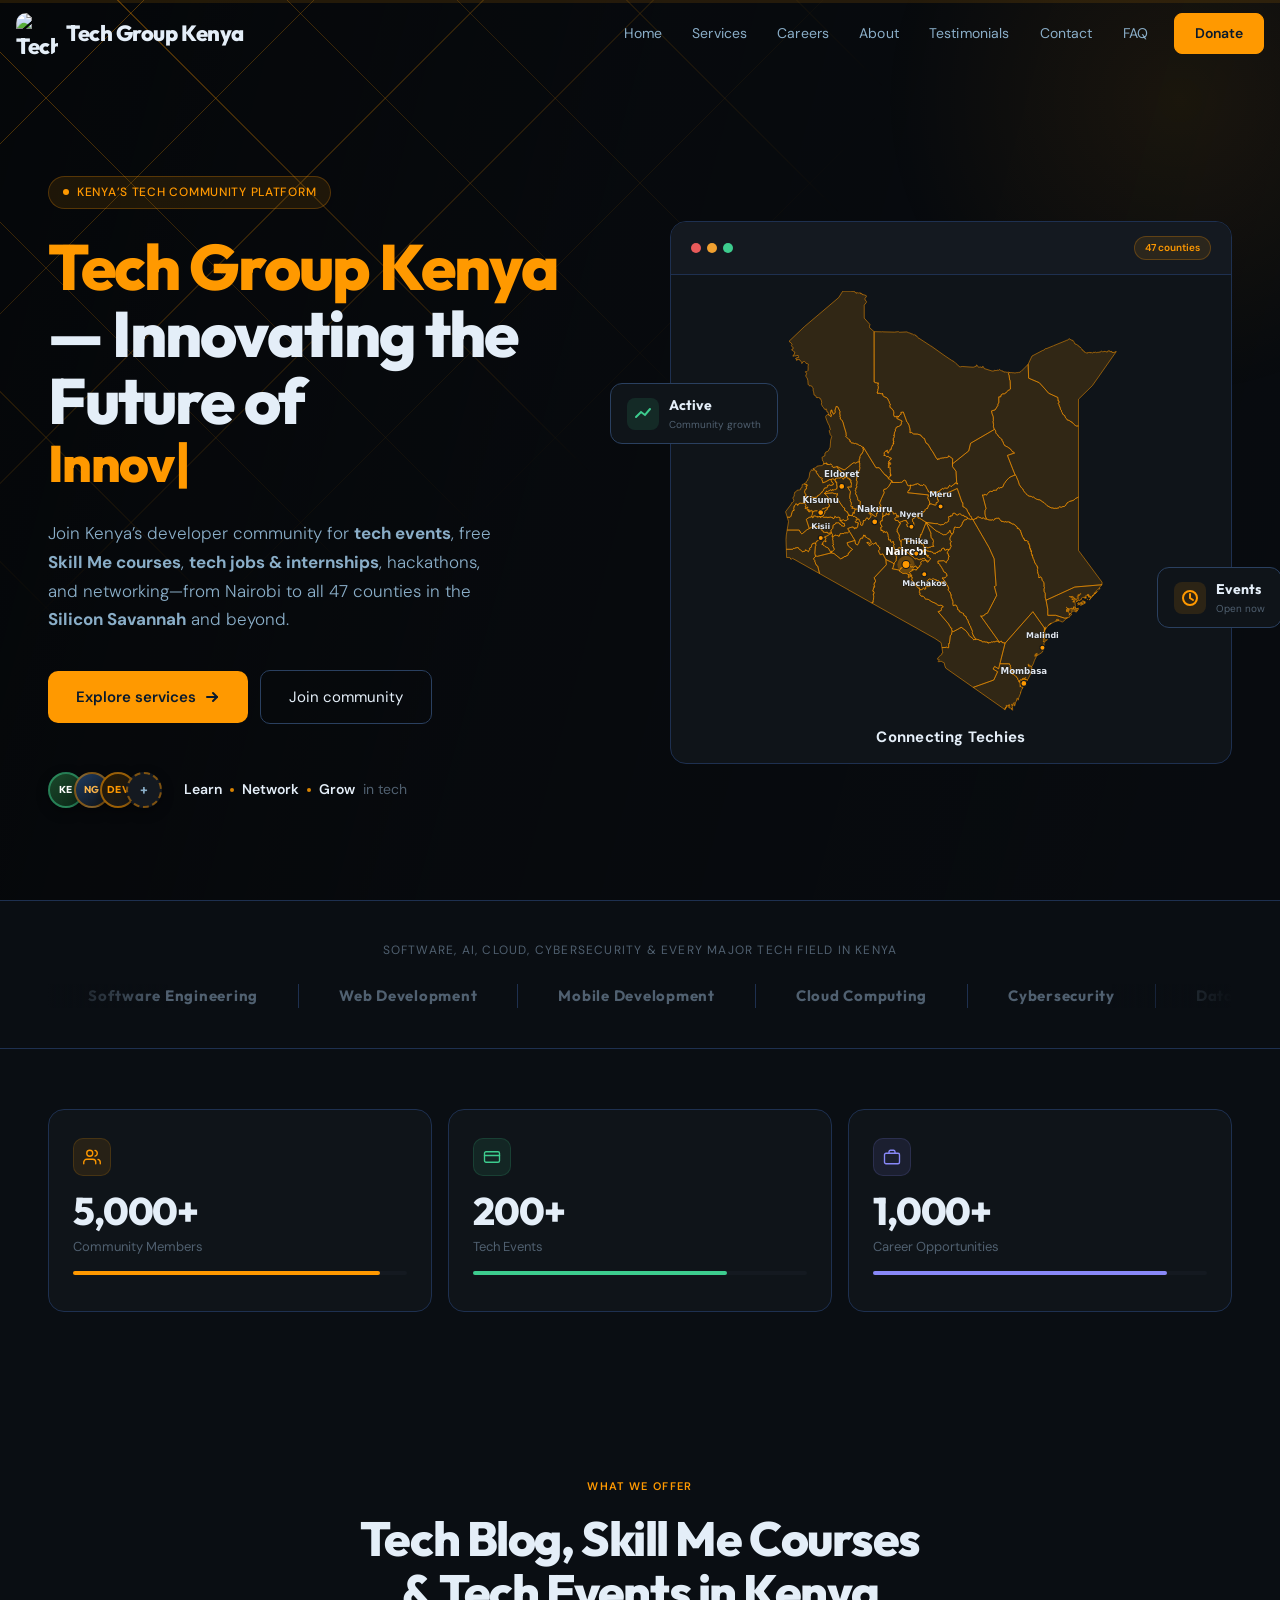
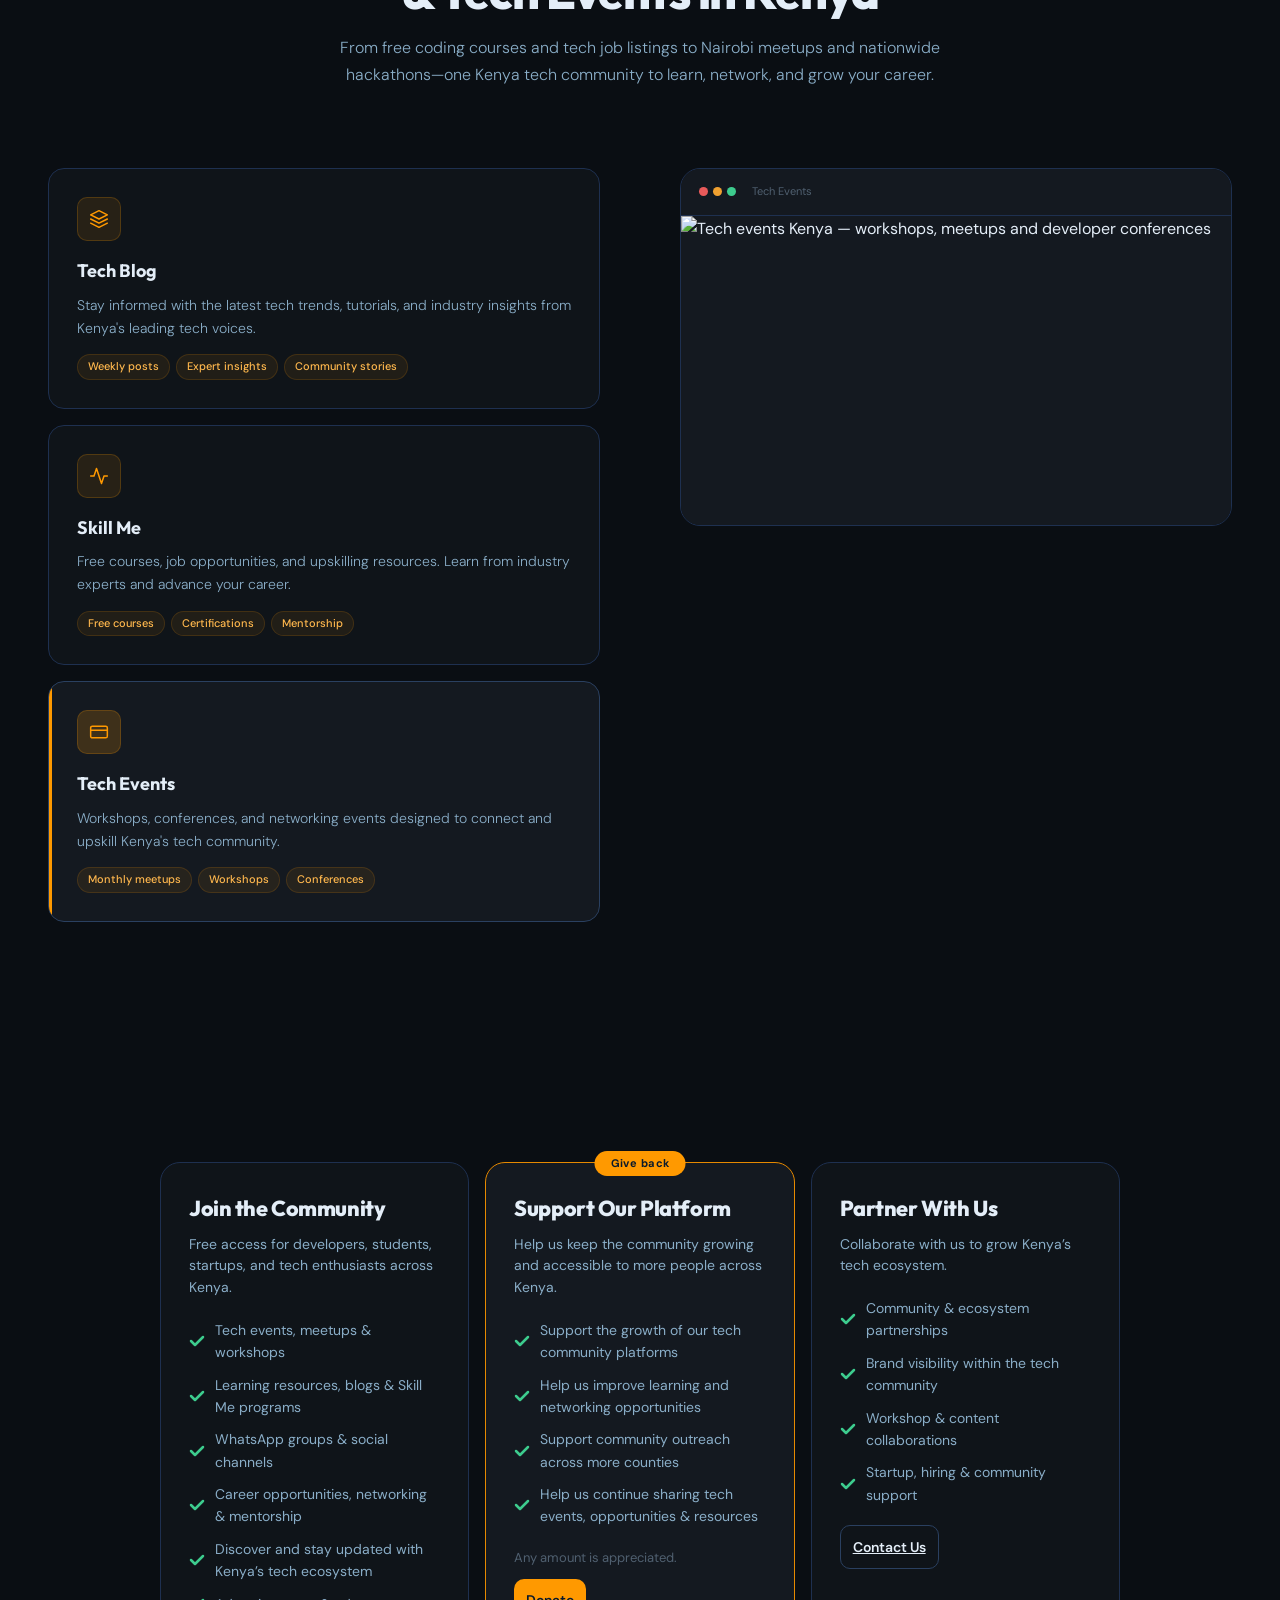
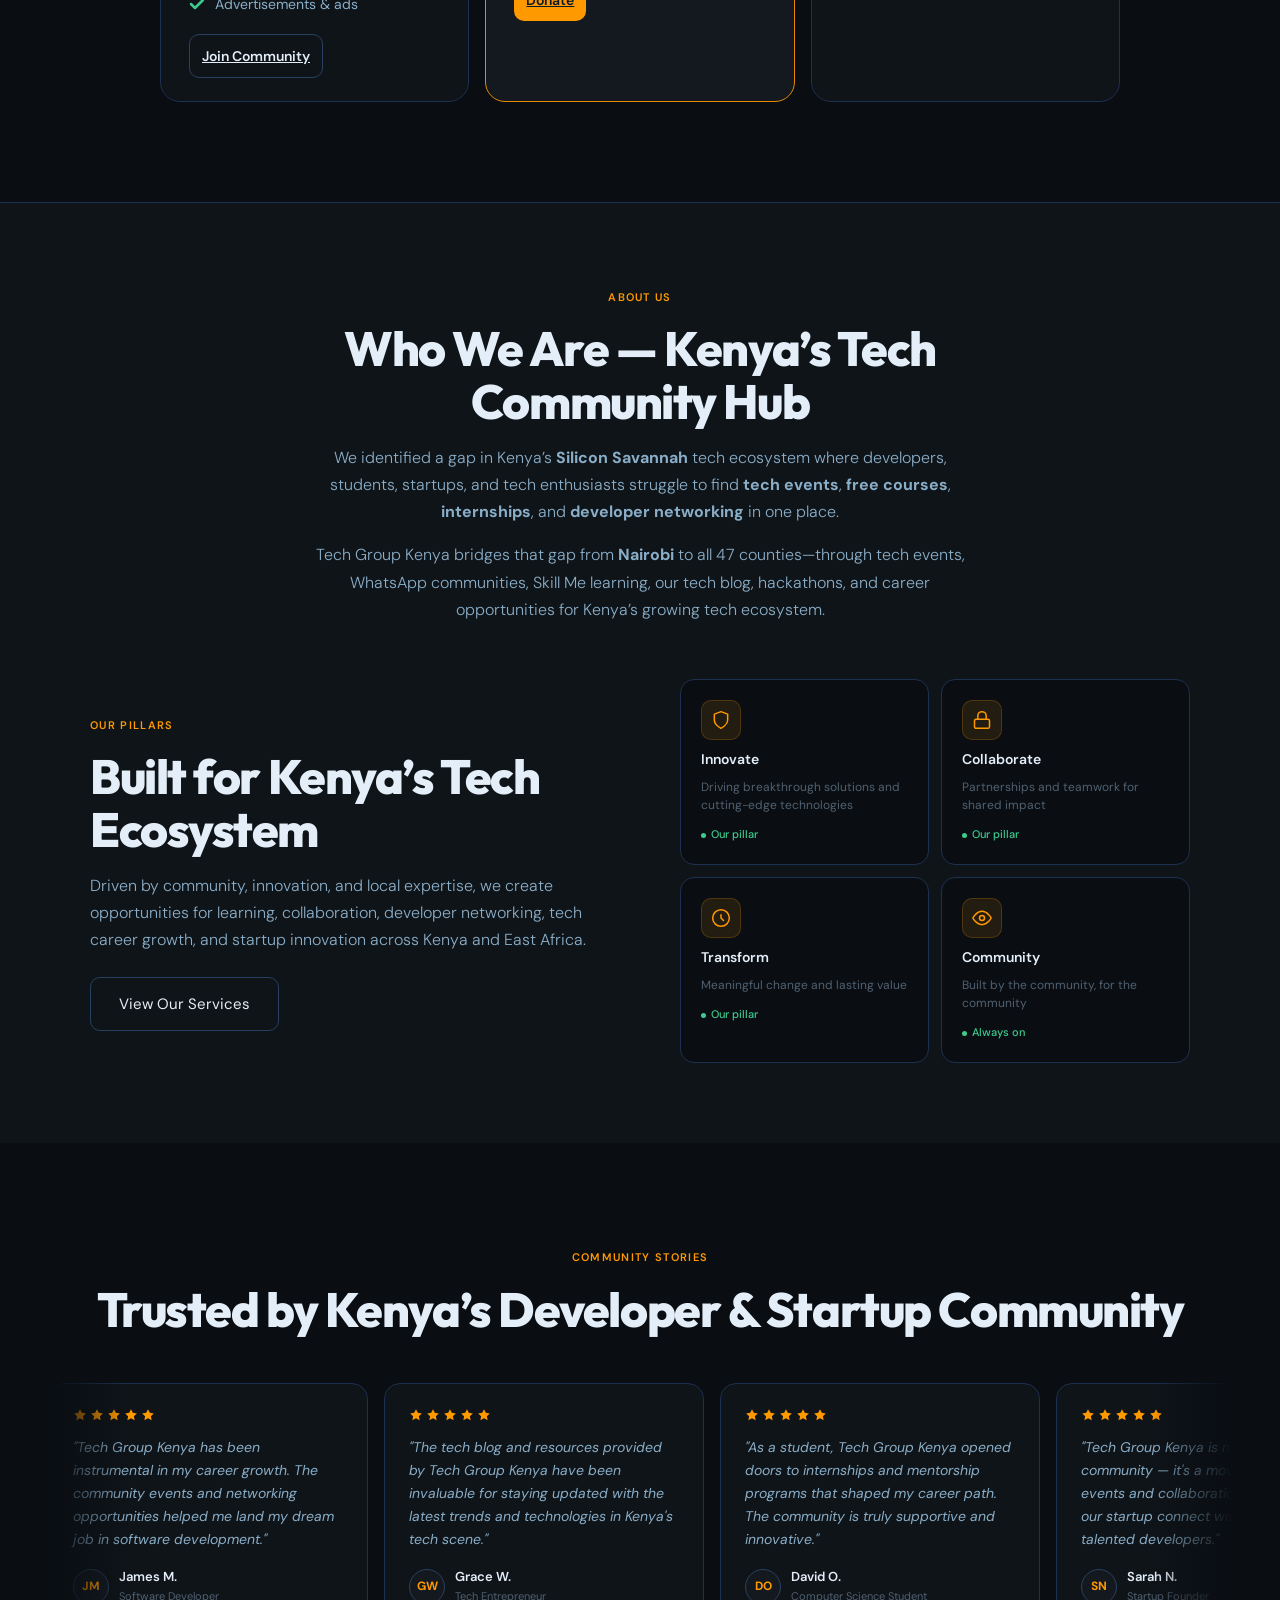
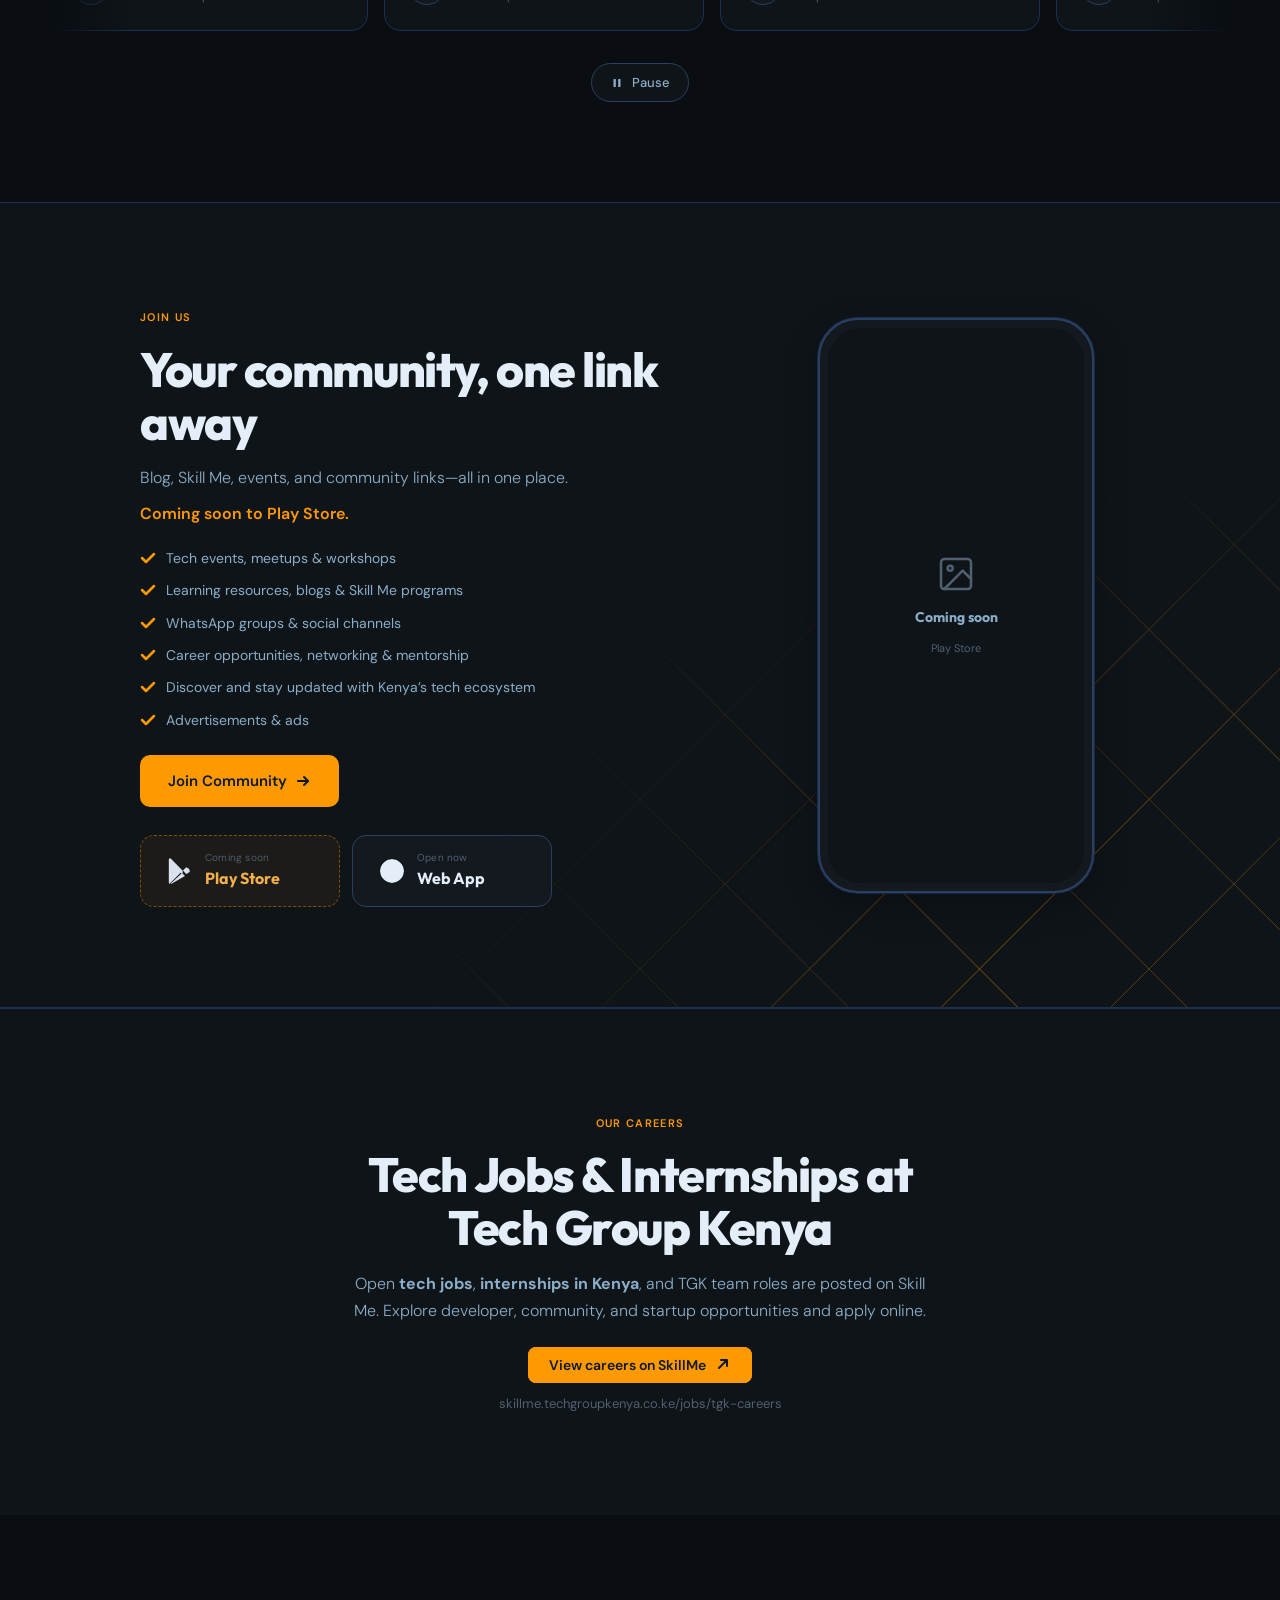
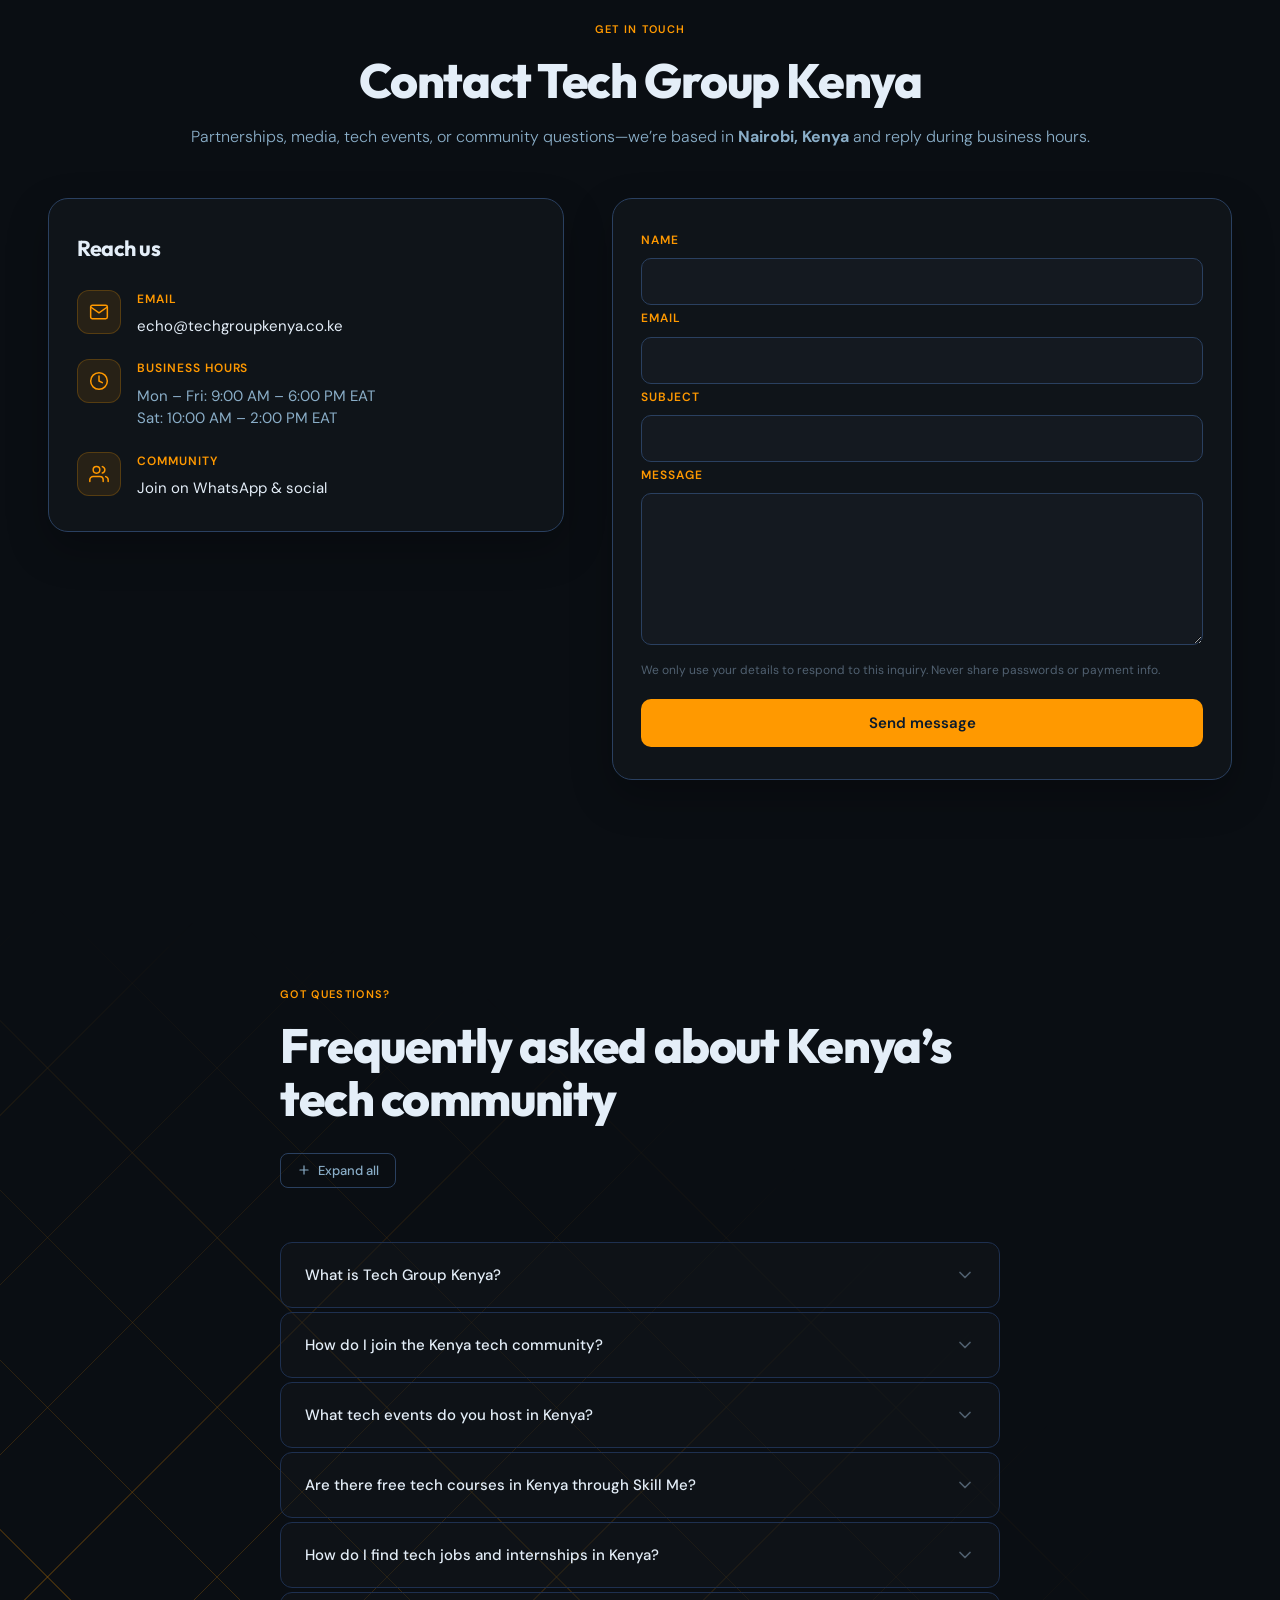
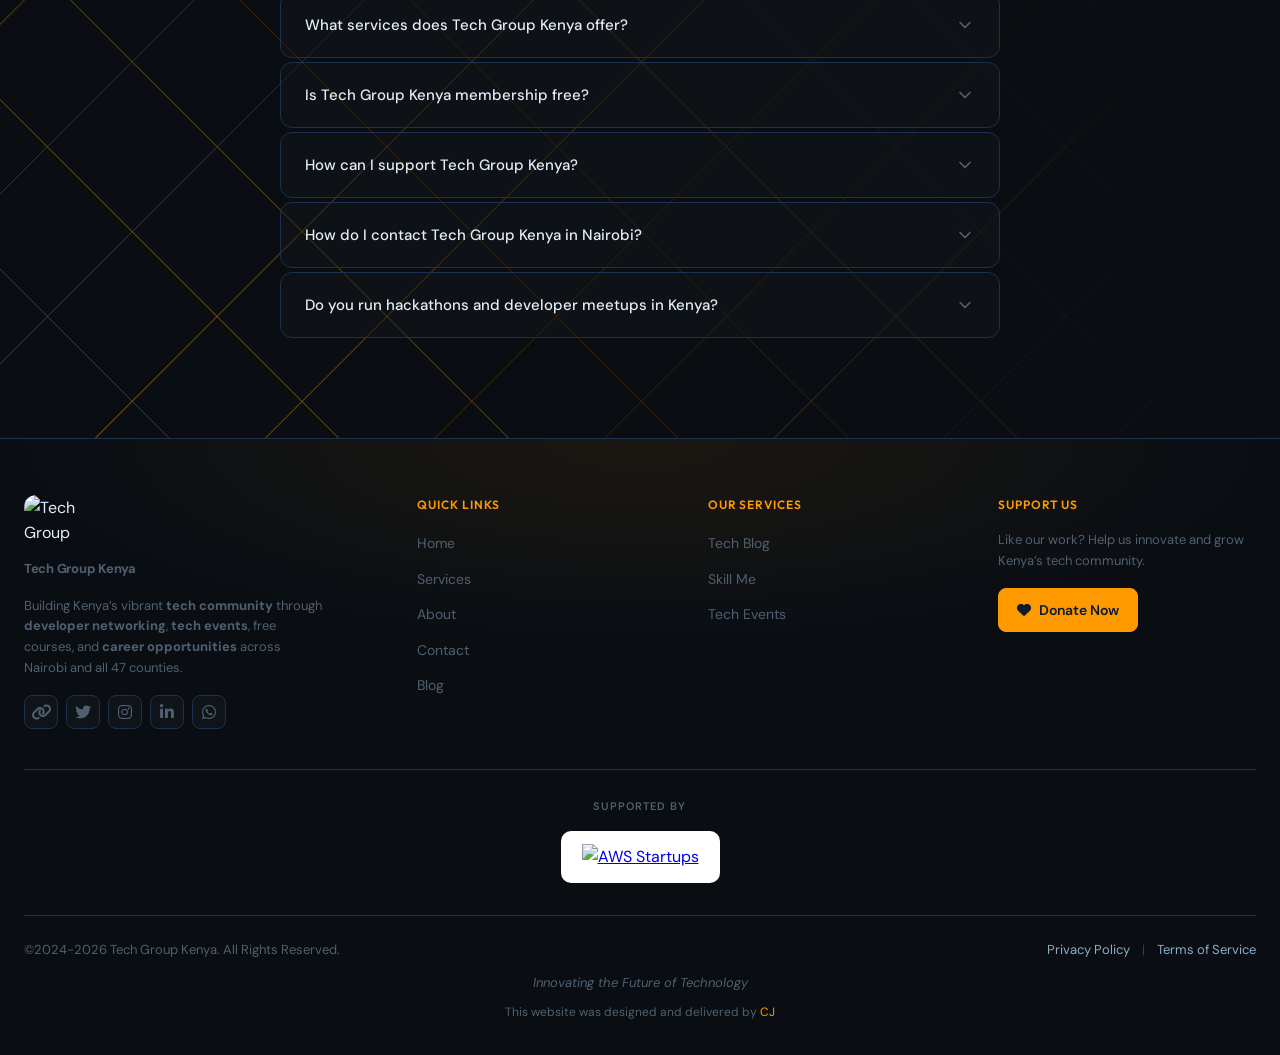
==== index.html @ 909a7e97 "improved seo part two" ====
<!DOCTYPE html>
<html lang="en-KE">
<head>
<meta charset="UTF-8">
<meta name="viewport" content="width=device-width, initial-scale=1.0, viewport-fit=cover">
<title>Tech Group Kenya | Kenya Tech Community, Events, Jobs &amp; Courses</title>
<meta name="description" content="Join Kenya's leading tech community for developers, students &amp; startups—tech events in Nairobi, free Skill Me courses, hackathons, internships, tech jobs, networking &amp; career growth.">
<meta name="keywords" content="Tech Group Kenya, Kenya tech community, tech events Kenya, developer community Nairobi, tech jobs Kenya, tech internships Kenya, hackathons Kenya, free tech courses Kenya, Skill Me Kenya, tech blog Kenya, Silicon Savannah, learn to code Kenya">
<meta name="author" content="Tech Group Kenya">
<meta name="robots" content="index, follow, max-image-preview:large, max-snippet:-1, max-video-preview:-1">
<meta name="googlebot" content="index, follow">
<link rel="canonical" href="https://techgroupkenya.co.ke/">
<link rel="sitemap" type="application/xml" title="Sitemap" href="/sitemap.xml">
<meta name="geo.region" content="KE-30">
<meta name="geo.placename" content="Nairobi, Kenya">
<meta name="language" content="English">
<link rel="icon" href="https://cdn.techgroupkenya.co.ke/images/Tgklogo.jpg" type="image/jpeg">
<link rel="apple-touch-icon" href="https://cdn.techgroupkenya.co.ke/images/Tgklogo.jpg">
<meta property="og:type" content="website">
<meta property="og:site_name" content="Tech Group Kenya">
<meta property="og:locale" content="en_KE">
<meta property="og:url" content="https://techgroupkenya.co.ke/">
<meta property="og:title" content="Tech Group Kenya | Kenya Tech Community, Events, Jobs &amp; Courses">
<meta property="og:description" content="Join Kenya's tech community—events, free courses, hackathons, internships, tech jobs &amp; networking for developers and startups nationwide.">
<meta property="og:image" content="https://cdn.techgroupkenya.co.ke/images/hero1.jpg">
<meta property="og:image:alt" content="Tech Group Kenya — Kenya tech community platform">
<meta name="twitter:card" content="summary_large_image">
<meta name="twitter:site" content="@TechGroupKenya">
<meta name="twitter:title" content="Tech Group Kenya | Kenya Tech Community">
<meta name="twitter:description" content="Tech events, free courses, hackathons, internships &amp; tech jobs for Kenya's developer community.">
<meta name="twitter:image" content="https://cdn.techgroupkenya.co.ke/images/hero1.jpg">
<script type="application/ld+json">
{
  "@context": "https://schema.org",
  "@graph": [
    {
      "@type": "Organization",
      "@id": "https://techgroupkenya.co.ke/#organization",
      "name": "Tech Group Kenya",
      "alternateName": "TGK",
      "url": "https://techgroupkenya.co.ke/",
      "logo": {
        "@type": "ImageObject",
        "url": "https://cdn.techgroupkenya.co.ke/images/Tgklogo.jpg"
      },
      "description": "Kenya's tech community platform connecting developers, students, and startups through tech events, free courses, blogs, hackathons, internships, and career opportunities.",
      "email": "echo@techgroupkenya.co.ke",
      "address": {
        "@type": "PostalAddress",
        "streetAddress": "Westlands",
        "addressLocality": "Nairobi",
        "addressRegion": "Nairobi County",
        "addressCountry": "KE"
      },
      "areaServed": {
        "@type": "Country",
        "name": "Kenya"
      },
      "knowsAbout": [
        "Software development",
        "Tech events",
        "Developer networking",
        "Tech education",
        "Startup ecosystem Kenya"
      ],
      "sameAs": [
        "https://x.com/TechGroupKenya",
        "https://instagram.com/techgroup_Kenya",
        "https://linkedin.com/company/techgroupkenya",
        "https://redirect.techgroupkenya.co.ke/",
        "https://blog.techgroupkenya.co.ke",
        "https://skillme.techgroupkenya.co.ke",
        "https://events.techgroupkenya.co.ke"
      ]
    },
    {
      "@type": "WebSite",
      "@id": "https://techgroupkenya.co.ke/#website",
      "url": "https://techgroupkenya.co.ke/",
      "name": "Tech Group Kenya",
      "description": "Kenya tech community for developers, tech events, courses, jobs, and networking.",
      "publisher": { "@id": "https://techgroupkenya.co.ke/#organization" },
      "inLanguage": "en-KE"
    },
    {
      "@type": "WebPage",
      "@id": "https://techgroupkenya.co.ke/#webpage",
      "url": "https://techgroupkenya.co.ke/",
      "name": "Tech Group Kenya | Kenya Tech Community, Events, Jobs & Courses",
      "description": "Join Kenya's leading tech community for developers, students and startups—tech events, free courses, hackathons, internships, tech jobs and career growth.",
      "isPartOf": { "@id": "https://techgroupkenya.co.ke/#website" },
      "about": { "@id": "https://techgroupkenya.co.ke/#organization" },
      "primaryImageOfPage": {
        "@type": "ImageObject",
        "url": "https://cdn.techgroupkenya.co.ke/images/hero1.jpg"
      }
    },
    {
      "@type": "FAQPage",
      "@id": "https://techgroupkenya.co.ke/#faq",
      "mainEntity": [
        {
          "@type": "Question",
          "name": "What is Tech Group Kenya?",
          "acceptedAnswer": {
            "@type": "Answer",
            "text": "Tech Group Kenya is Kenya's tech community platform and startup hub. We connect developers, students, and startups through learning resources, tech events in Nairobi and nationwide, free Skill Me courses, a tech blog, hackathons, internships, tech jobs, and networking across all 47 counties."
          }
        },
        {
          "@type": "Question",
          "name": "How do I join the Kenya tech community?",
          "acceptedAnswer": {
            "@type": "Answer",
            "text": "Join free via redirect.techgroupkenya.co.ke—access WhatsApp groups, social channels, event updates, and community links in one place. Membership is open to developers, students, startups, and tech enthusiasts in Kenya and beyond."
          }
        },
        {
          "@type": "Question",
          "name": "What tech events do you host in Kenya?",
          "acceptedAnswer": {
            "@type": "Answer",
            "text": "We promote and host workshops, developer meetups, conferences, and networking events through events.techgroupkenya.co.ke—helping Kenya's tech community learn, connect, and grow in person and online."
          }
        },
        {
          "@type": "Question",
          "name": "Are there free tech courses in Kenya through Skill Me?",
          "acceptedAnswer": {
            "@type": "Answer",
            "text": "Yes. Skill Me at skillme.techgroupkenya.co.ke offers free courses, certifications, mentorship, and upskilling for developers and students looking to advance their tech careers in Kenya."
          }
        },
        {
          "@type": "Question",
          "name": "How do I find tech jobs and internships in Kenya?",
          "acceptedAnswer": {
            "@type": "Answer",
            "text": "Tech job listings, internships, and TGK careers are shared through Skill Me and our community channels. Visit skillme.techgroupkenya.co.ke/jobs/tgk-careers for open roles and join the community to stay updated on new opportunities."
          }
        },
        {
          "@type": "Question",
          "name": "What services does Tech Group Kenya offer?",
          "acceptedAnswer": {
            "@type": "Answer",
            "text": "We offer a Tech Blog with tutorials and industry insights, Skill Me for free courses and jobs, Tech Events for meetups and workshops, community networking via WhatsApp and social media, and career support including hackathons and certifications."
          }
        },
        {
          "@type": "Question",
          "name": "Is Tech Group Kenya membership free?",
          "acceptedAnswer": {
            "@type": "Answer",
            "text": "Yes. Joining the community and accessing many resources is free. Optional donations help us expand tech events, outreach across counties, and programs for Kenya's next generation of innovators."
          }
        },
        {
          "@type": "Question",
          "name": "How can I support Tech Group Kenya?",
          "acceptedAnswer": {
            "@type": "Answer",
            "text": "Donate via our Support page at paystack.shop/pay/techgroupkenya-support or partner with us on community and ecosystem collaborations. Every contribution helps grow Kenya's tech community."
          }
        },
        {
          "@type": "Question",
          "name": "How do I contact Tech Group Kenya in Nairobi?",
          "acceptedAnswer": {
            "@type": "Answer",
            "text": "Email echo@techgroupkenya.co.ke or use the contact form on techgroupkenya.co.ke. We are based in Westlands, Nairobi, and serve Kenya's tech ecosystem nationwide."
          }
        },
        {
          "@type": "Question",
          "name": "Do you run hackathons and developer meetups in Kenya?",
          "acceptedAnswer": {
            "@type": "Answer",
            "text": "Yes. We share and organize hackathons, coding meetups, and developer networking sessions as part of our mission to strengthen Kenya's Silicon Savannah tech ecosystem."
          }
        }
      ]
    }
  ]
}
</script>
<link rel="preconnect" href="https://cdn.techgroupkenya.co.ke" crossorigin>
<link rel="preload" as="image" href="https://cdn.techgroupkenya.co.ke/images/hero1.jpg" fetchpriority="high">
<link rel="preconnect" href="https://fonts.googleapis.com">
<link rel="preconnect" href="https://fonts.gstatic.com" crossorigin>
<link href="https://fonts.googleapis.com/css2?family=Outfit:wght@400;500;600;700;800&family=DM+Sans:ital,opsz,wght@0,9..40,300;0,9..40,400;0,9..40,500;1,9..40,300&display=swap" rel="stylesheet">
<link rel="stylesheet" href="https://cdnjs.cloudflare.com/ajax/libs/font-awesome/6.0.0-beta3/css/all.min.css">
<link rel="stylesheet" href="assets/tgk.css">
<link rel="stylesheet" href="assets/tgk-single.css">
<link rel="stylesheet" href="assets/tgk-loader.css">

</head>
<body>
<a class="skip-link" href="#main-content">Skip to main content</a>

<div id="loader" role="status" aria-live="polite" aria-label="Loading">
  <div id="load" aria-hidden="true">
    <div>G</div>
    <div>N</div>
    <div>I</div>
    <div>D</div>
    <div>A</div>
    <div>O</div>
    <div>L</div>
  </div>
</div>

<div class="scroll-progress" id="scrollProgress" role="progressbar" aria-valuemin="0" aria-valuemax="100" aria-valuenow="0" aria-label="Page scroll progress">
  <div class="scroll-progress-bar" id="scrollProgressBar"></div>
</div>

<nav id="mainNav">
  <a href="#home" class="nav-logo" aria-label="Tech Group Kenya — Home">
    <img class="nav-logo-img" src="https://cdn.techgroupkenya.co.ke/images/Tgklogo.jpg" alt="Tech Group Kenya logo" width="42" height="42" decoding="async">
    <span class="nav-logo-text">Tech Group Kenya</span>
  </a>
  <div class="nav-links">
    <a href="#home">Home</a>
    <a href="#features">Services</a>
    <a href="https://skillme.techgroupkenya.co.ke/jobs/tgk-careers" target="_blank" rel="noopener">Careers</a>
    <a href="#about">About</a>
    <a href="#testimonials">Testimonials</a>
    <a href="#contact">Contact</a>
    <a href="#faq">FAQ</a>
  </div>
  <div class="nav-cta">
    <a href="#donate" class="btn-primary">Donate</a>
  </div>
  <button class="hamburger" id="hamburger" aria-label="Open menu" aria-expanded="false">
    <span></span><span></span><span></span>
  </button>
</nav>

<div class="tgk-scroll-trust" id="tgkScrollTrust" aria-hidden="true" hidden>
  <div class="tgk-scroll-trust-chips" aria-hidden="true">
    <span class="hero-chip hero-chip-ke">KE</span>
    <span class="hero-chip hero-chip-ng">NG</span>
    <span class="hero-chip hero-chip-dev">DEV</span>
    <span class="hero-chip hero-chip-more">+</span>
  </div>
  <span class="tgk-scroll-trust-text"><strong>Learn</strong> &middot; <strong>Network</strong> &middot; <strong>Grow</strong> in tech</span>
</div>

<div class="mobile-menu" id="mobileMenu">
  <a href="#home">Home</a>
  <a href="#features">Services</a>
  <a href="https://skillme.techgroupkenya.co.ke/jobs/tgk-careers" target="_blank" rel="noopener">Careers</a>
  <a href="#about">About</a>
  <a href="#testimonials">Testimonials</a>
  <a href="#contact">Contact</a>
  <a href="#faq">FAQ</a>
  <div class="m-btns">
    <a href="#donate" class="btn-primary">Donate</a>
  </div>
</div>

<main id="main-content">
<section class="hero" id="home" aria-labelledby="hero-heading">
  <div class="hero-bg" aria-hidden="true"></div>
  <div class="hero-content silk-reveal-left">
    <div class="hero-badge">
      <span class="badge-dot"></span>
      Kenya&rsquo;s tech community platform
    </div>
    <h1 id="hero-heading">
      <span class="hero-headline-lead"><span class="hero-brand">Tech Group Kenya</span> &mdash; Innovating the Future of</span>
      <span class="hero-typewriter-line" aria-live="polite">
        <span class="typewriter" data-words="Technology,Innovation,Solutions,Development,Digital Transformation,AI &amp; ML,Cloud Computing,Software Engineering,Data Science,Cybersecurity,Mobile Apps,Web Development,Blockchain,IoT,DevOps"></span>
      </span>
    </h1>
    <p class="hero-sub">Join Kenya&rsquo;s developer community for <strong>tech events</strong>, free <strong>Skill Me courses</strong>, <strong>tech jobs &amp; internships</strong>, hackathons, and networking—from Nairobi to all 47 counties in the <strong>Silicon Savannah</strong> and beyond.</p>
    <div class="hero-btns">
      <a href="#features" class="btn-hero">
        Explore services
        <svg viewBox="0 0 16 16"><line x1="3" y1="8" x2="13" y2="8"/><polyline points="9,4 13,8 9,12"/></svg>
      </a>
      <a href="https://redirect.techgroupkenya.co.ke" class="btn-outline" target="_blank" rel="noopener">Join community</a>
    </div>
    <div class="hero-trust" id="heroTrust">
      <div class="hero-trust-chips" role="list" aria-label="Community focus areas">
        <span class="hero-chip hero-chip-ke" role="listitem" title="Kenya">KE</span>
        <span class="hero-chip hero-chip-ng" role="listitem" title="Networking">NG</span>
        <span class="hero-chip hero-chip-dev" role="listitem" title="Developers">DEV</span>
        <span class="hero-chip hero-chip-more" role="listitem" title="Join the community">+</span>
      </div>
      <p class="hero-trust-text">
        <span class="hero-trust-word"><strong>Learn</strong></span>
        <span class="hero-trust-sep" aria-hidden="true"></span>
        <span class="hero-trust-word"><strong>Network</strong></span>
        <span class="hero-trust-sep" aria-hidden="true"></span>
        <span class="hero-trust-word"><strong>Grow</strong></span>
        <span class="hero-trust-tail">in tech</span>
      </p>
    </div>
  </div>
  <div class="hero-visual silk-reveal-right">
    <div class="float-badge fb-left">
      <div class="float-badge-icon" style="background:rgba(61,204,142,.12)">
        <svg width="18" height="18" fill="none" stroke="#3DCC8E" stroke-width="2" stroke-linecap="round" viewBox="0 0 18 18"><polyline points="2,12 7,7 11,10 16,4"/></svg>
      </div>
      <div class="float-badge-info">
        <div class="val">Active</div>
        <div class="lbl">Community growth</div>
      </div>
    </div>
    <div class="float-badge fb-right">
      <div class="float-badge-icon" style="background:rgba(255,153,0,.12)">
        <svg width="18" height="18" fill="none" stroke="#ff9900" stroke-width="2" stroke-linecap="round" viewBox="0 0 18 18"><circle cx="9" cy="9" r="7"/><polyline points="9,5 9,9 12,11"/></svg>
      </div>
      <div class="float-badge-info">
        <div class="val">Events</div>
        <div class="lbl">Open now</div>
      </div>
    </div>
    <div class="kenya-map-card" role="img" aria-label="Tech Group Kenya community map across Kenya">
      <div class="kenya-map-topbar">
        <div class="dash-dots">
          <span style="background:#E85A5A"></span>
          <span style="background:#F0A030"></span>
          <span style="background:#3DCC8E"></span>
        </div>
        <span class="kenya-map-badge" style="margin-left:auto">47 counties</span>
      </div>
      <div class="kenya-map-body">
        <img src="assets/kenya-map.svg" alt="Map of Kenya — Tech Group Kenya developer community in 47 counties" class="kenya-map-svg" width="458" height="581" decoding="async">
        <p class="kenya-map-caption">Connecting Techies</p>
      </div>
    </div>
  </div>
</section>

<div class="logos-section" aria-label="Technology fields in Kenya tech community">
  <div class="logos-label">Software, AI, cloud, cybersecurity &amp; every major tech field in Kenya</div>
  <div class="logos-track-wrap">
    <div class="logos-track" id="logosTrack"></div>
  </div>
</div>

<section class="stats-section tgk-stats-three">
  <div class="stat-block">
    <div class="stat-icon">
      <svg viewBox="0 0 24 24"><path d="M17 21v-2a4 4 0 0 0-4-4H5a4 4 0 0 0-4 4v2"/><circle cx="9" cy="7" r="4"/><path d="M23 21v-2a4 4 0 0 0-3-3.87"/><path d="M16 3.13a4 4 0 0 1 0 7.75"/></svg>
    </div>
    <div class="stat-num" data-target="5000" data-suffix="+">0</div>
    <div class="stat-label">Community Members</div>
    <div class="stat-bar-wrap"><div class="stat-bar" style="width:0%" data-width="92%"></div></div>
  </div>
  <div class="stat-block">
    <div class="stat-icon" style="background:rgba(61,204,142,.1);border-color:rgba(61,204,142,.15)">
      <svg viewBox="0 0 24 24" style="stroke:var(--green)"><rect x="2" y="5" width="20" height="14" rx="2"/><line x1="2" y1="10" x2="22" y2="10"/></svg>
    </div>
    <div class="stat-num" data-target="200" data-suffix="+">0</div>
    <div class="stat-label">Tech Events</div>
    <div class="stat-bar-wrap"><div class="stat-bar" style="width:0%;background:#3DCC8E" data-width="76%"></div></div>
  </div>
  <div class="stat-block">
    <div class="stat-icon" style="background:rgba(136,136,248,.1);border-color:rgba(136,136,248,.15)">
      <svg viewBox="0 0 24 24" style="stroke:#8888F8"><rect x="2" y="7" width="20" height="14" rx="2"/><path d="M16 7V5a2 2 0 0 0-2-2h-4a2 2 0 0 0-2 2v2"/></svg>
    </div>
    <div class="stat-num" data-target="1000" data-suffix="+">0</div>
    <div class="stat-label">Career Opportunities</div>
    <div class="stat-bar-wrap"><div class="stat-bar" style="width:0%;background:#8888F8" data-width="88%"></div></div>
  </div>
</section>

<section class="features-section" id="features" aria-labelledby="features-heading">
  <div class="features-header silk-reveal">
    <div class="section-tag">What we offer</div>
    <h2 class="section-title" id="features-heading">Tech Blog, Skill Me Courses &amp; Tech Events in Kenya</h2>
    <p class="section-sub">From free coding courses and tech job listings to Nairobi meetups and nationwide hackathons—one Kenya tech community to learn, network, and grow your career.</p>
  </div>
  <div class="sticky-layout">
    <div class="sticky-cards">

      <div class="sticky-card active" data-panel="0">
        <div class="sticky-card-icon">
          <svg viewBox="0 0 24 24"><path d="M12 2L2 7l10 5 10-5-10-5z"/><path d="M2 17l10 5 10-5"/><path d="M2 12l10 5 10-5"/></svg>
        </div>
        <h3>Tech Blog</h3>
        <p>Stay informed with the latest tech trends, tutorials, and industry insights from Kenya's leading tech voices.</p>
        <div class="sticky-card-pills">
          <span class="sc-pill">Weekly posts</span>
          <span class="sc-pill">Expert insights</span>
          <span class="sc-pill">Community stories</span>
        </div>
      </div>

      <div class="sticky-card" data-panel="1">
        <div class="sticky-card-icon">
          <svg viewBox="0 0 24 24"><polyline points="22 12 18 12 15 21 9 3 6 12 2 12"/></svg>
        </div>
        <h3>Skill Me</h3>
        <p>Free courses, job opportunities, and upskilling resources. Learn from industry experts and advance your career.</p>
        <div class="sticky-card-pills">
          <span class="sc-pill">Free courses</span>
          <span class="sc-pill">Certifications</span>
          <span class="sc-pill">Mentorship</span>
        </div>
      </div>

      <div class="sticky-card" data-panel="2">
        <div class="sticky-card-icon">
          <svg viewBox="0 0 24 24"><rect x="2" y="5" width="20" height="14" rx="2"/><line x1="2" y1="10" x2="22" y2="10"/></svg>
        </div>
        <h3>Tech Events</h3>
        <p>Workshops, conferences, and networking events designed to connect and upskill Kenya's tech community.</p>
        <div class="sticky-card-pills">
          <span class="sc-pill">Monthly meetups</span>
          <span class="sc-pill">Workshops</span>
          <span class="sc-pill">Conferences</span>
        </div>
      </div>

    </div>

    <div class="sticky-panel-wrap">
      <div class="sticky-panel">
        <div class="panel-topbar">
          <div class="panel-dots">
            <span style="background:#E85A5A"></span>
            <span style="background:#F0A030"></span>
            <span style="background:#3DCC8E"></span>
          </div>
          <span style="font-size:11px;color:var(--text3);margin-left:8px" id="panelLabel">Tech Blog</span>
        </div>
        <div class="panel-content tgk-feature-visual">

          <div class="panel-view panel-view-image active" id="panel-0">
            <a href="https://blog.techgroupkenya.co.ke" class="tgk-feature-link" target="_blank" rel="noopener noreferrer" aria-label="Open Tech Blog">
              <img src="https://cdn.techgroupkenya.co.ke/images/blog.jpg" alt="Tech Group Kenya tech blog — tutorials and Kenya tech industry insights" width="1200" height="675" loading="lazy" decoding="async">
              <span class="tgk-feature-link-hint">Open Tech Blog</span>
            </a>
          </div>

          <div class="panel-view panel-view-image" id="panel-1">
            <a href="https://skillme.techgroupkenya.co.ke" class="tgk-feature-link" target="_blank" rel="noopener noreferrer" aria-label="Open Skill Me">
              <img src="https://cdn.techgroupkenya.co.ke/images/skill.jpg" alt="Skill Me Kenya — free tech courses, certifications and tech jobs" width="1200" height="675" loading="lazy" decoding="async">
              <span class="tgk-feature-link-hint">Open Skill Me</span>
            </a>
          </div>

          <div class="panel-view panel-view-image" id="panel-2">
            <a href="https://events.techgroupkenya.co.ke" class="tgk-feature-link" target="_blank" rel="noopener noreferrer" aria-label="Open Tech Events">
              <img src="https://cdn.techgroupkenya.co.ke/images/events.jpg" alt="Tech events Kenya — workshops, meetups and developer conferences" width="1200" height="675" loading="lazy" decoding="async">
              <span class="tgk-feature-link-hint">Open Tech Events</span>
            </a>
          </div>

        </div>
      </div>
    </div>
  </div>
</section>

<section class="pricing-section" id="donate">
  <div class="pricing-grid" style="max-width:960px;margin:40px auto 0">
    <div class="price-card">
      <div class="price-amount tgk-price-title">Join the Community</div>
      <p class="price-period">Free access for developers, students, startups, and tech enthusiasts across Kenya.</p>
      <ul class="price-features">
        <li><svg viewBox="0 0 16 16"><polyline points="2,8 6,12 14,4"/></svg>Tech events, meetups &amp; workshops</li>
        <li><svg viewBox="0 0 16 16"><polyline points="2,8 6,12 14,4"/></svg>Learning resources, blogs &amp; Skill Me programs</li>
        <li><svg viewBox="0 0 16 16"><polyline points="2,8 6,12 14,4"/></svg>WhatsApp groups &amp; social channels</li>
        <li><svg viewBox="0 0 16 16"><polyline points="2,8 6,12 14,4"/></svg>Career opportunities, networking &amp; mentorship</li>
        <li><svg viewBox="0 0 16 16"><polyline points="2,8 6,12 14,4"/></svg>Discover and stay updated with Kenya&rsquo;s tech ecosystem</li>
        <li><svg viewBox="0 0 16 16"><polyline points="2,8 6,12 14,4"/></svg>Advertisements &amp; ads</li>
      </ul>
      <a href="https://redirect.techgroupkenya.co.ke" class="price-btn price-btn-ghost" target="_blank" rel="noopener">Join Community</a>
    </div>
    <div class="price-card featured">
      <div class="featured-badge">Give back</div>
      <div class="price-amount tgk-price-title">Support Our Platform</div>
      <p class="price-period">Help us keep the community growing and accessible to more people across Kenya.</p>
      <ul class="price-features">
        <li><svg viewBox="0 0 16 16"><polyline points="2,8 6,12 14,4"/></svg>Support the growth of our tech community platforms</li>
        <li><svg viewBox="0 0 16 16"><polyline points="2,8 6,12 14,4"/></svg>Help us improve learning and networking opportunities</li>
        <li><svg viewBox="0 0 16 16"><polyline points="2,8 6,12 14,4"/></svg>Support community outreach across more counties</li>
        <li><svg viewBox="0 0 16 16"><polyline points="2,8 6,12 14,4"/></svg>Help us continue sharing tech events, opportunities &amp; resources</li>
      </ul>
      <p class="tgk-donate-note">Any amount is appreciated.</p>
      <a href="https://paystack.shop/pay/techgroupkenya-support" class="price-btn price-btn-primary" target="_blank" rel="noopener">Donate</a>
    </div>
    <div class="price-card">
      <div class="price-amount tgk-price-title">Partner With Us</div>
      <p class="price-period">Collaborate with us to grow Kenya&rsquo;s tech ecosystem.</p>
      <ul class="price-features">
        <li><svg viewBox="0 0 16 16"><polyline points="2,8 6,12 14,4"/></svg>Community &amp; ecosystem partnerships</li>
        <li><svg viewBox="0 0 16 16"><polyline points="2,8 6,12 14,4"/></svg>Brand visibility within the tech community</li>
        <li><svg viewBox="0 0 16 16"><polyline points="2,8 6,12 14,4"/></svg>Workshop &amp; content collaborations</li>
        <li><svg viewBox="0 0 16 16"><polyline points="2,8 6,12 14,4"/></svg>Startup, hiring &amp; community support</li>
      </ul>
      <a href="#contact" class="price-btn price-btn-ghost">Contact Us</a>
    </div>
  </div>
</section>

<section class="security-section" id="about">
  <div class="tgk-about-blurb" style="text-align:center;max-width:720px;margin:0 auto 56px;padding:0 24px">
    <div class="section-tag">About us</div>
    <h2 class="section-title" style="margin-bottom:16px">Who We Are — Kenya&rsquo;s Tech Community Hub</h2>
    <p class="section-sub" style="margin:0 auto 16px">We identified a gap in Kenya&rsquo;s <strong>Silicon Savannah</strong> tech ecosystem where developers, students, startups, and tech enthusiasts struggle to find <strong>tech events</strong>, <strong>free courses</strong>, <strong>internships</strong>, and <strong>developer networking</strong> in one place.</p>
    <p class="section-sub" style="margin:0 auto">Tech Group Kenya bridges that gap from <strong>Nairobi</strong> to all 47 counties—through tech events, WhatsApp communities, Skill Me learning, our tech blog, hackathons, and career opportunities for Kenya&rsquo;s growing tech ecosystem.</p>
  </div>
  <div class="security-inner">
    <div>
      <div class="section-tag">Our Pillars</div>
      <h2 class="section-title">Built for Kenya&rsquo;s Tech Ecosystem</h2>
      <p class="section-sub" style="margin-bottom:24px">Driven by community, innovation, and local expertise, we create opportunities for learning, collaboration, developer networking, tech career growth, and startup innovation across Kenya and East Africa.</p>
      <a href="#features" class="btn-outline" style="display:inline-block">View Our Services</a>
    </div>
    <div class="security-badges">
      <div class="sec-badge">
        <div class="sec-badge-icon"><svg viewBox="0 0 24 24"><path d="M12 22s8-4 8-10V5l-8-3-8 3v7c0 6 8 10 8 10z"/></svg></div>
        <div class="sec-badge-name">Innovate</div>
        <div class="sec-badge-desc">Driving breakthrough solutions and cutting-edge technologies</div>
        <div class="sec-badge-status">Our pillar</div>
      </div>
      <div class="sec-badge">
        <div class="sec-badge-icon"><svg viewBox="0 0 24 24"><rect x="3" y="11" width="18" height="11" rx="2"/><path d="M7 11V7a5 5 0 0 1 10 0v4"/></svg></div>
        <div class="sec-badge-name">Collaborate</div>
        <div class="sec-badge-desc">Partnerships and teamwork for shared impact</div>
        <div class="sec-badge-status">Our pillar</div>
      </div>
      <div class="sec-badge">
        <div class="sec-badge-icon"><svg viewBox="0 0 24 24"><circle cx="12" cy="12" r="10"/><path d="M12 8v4l3 3"/></svg></div>
        <div class="sec-badge-name">Transform</div>
        <div class="sec-badge-desc">Meaningful change and lasting value</div>
        <div class="sec-badge-status">Our pillar</div>
      </div>
      <div class="sec-badge">
        <div class="sec-badge-icon"><svg viewBox="0 0 24 24"><path d="M1 12s4-8 11-8 11 8 11 8-4 8-11 8-11-8-11-8z"/><circle cx="12" cy="12" r="3"/></svg></div>
        <div class="sec-badge-name">Community</div>
        <div class="sec-badge-desc">Built by the community, for the community</div>
        <div class="sec-badge-status">Always on</div>
      </div>
    </div>
  </div>
</section>

<section class="testimonials-section" id="testimonials">
  <div style="text-align:center">
    <div class="section-tag">Community Stories</div>
    <h2 class="section-title">Trusted by Kenya&rsquo;s Developer &amp; Startup Community</h2>
  </div>
  <div class="testi-track-wrap">
    <div class="testi-track" id="testiTrack"></div>
  </div>
  <div style="display:flex;justify-content:center;margin-top:32px">
    <button id="testiToggle" onclick="toggleTestimonials()" aria-label="Pause testimonials" style="background:var(--bg2);border:1px solid var(--border2);color:var(--text2);padding:10px 18px;border-radius:24px;cursor:pointer;display:flex;align-items:center;gap:8px;font-family:'DM Sans',sans-serif;font-size:13px;font-weight:500;transition:border-color .5s var(--silk),color .5s var(--silk)">
      <svg id="testiIcon" width="14" height="14" fill="currentColor" stroke="none" viewBox="0 0 24 24"><rect x="6" y="5" width="4" height="14" rx="1"/><rect x="14" y="5" width="4" height="14" rx="1"/></svg>
      <span id="testiLabel">Pause</span>
    </button>
  </div>
</section>

<section class="app-section">
  <div class="app-inner">
    <div>
      <div class="section-tag">Join us</div>
      <h2 class="section-title">Your community, one link away</h2>
      <p class="section-sub">Blog, Skill Me, events, and community links&mdash;all in one place.<br><span class="tgk-playstore-soon">Coming soon to Play Store.</span></p>
      <ul class="tgk-app-features price-features">
        <li><svg viewBox="0 0 16 16" aria-hidden="true"><polyline points="2,8 6,12 14,4"/></svg>Tech events, meetups &amp; workshops</li>
        <li><svg viewBox="0 0 16 16" aria-hidden="true"><polyline points="2,8 6,12 14,4"/></svg>Learning resources, blogs &amp; Skill Me programs</li>
        <li><svg viewBox="0 0 16 16" aria-hidden="true"><polyline points="2,8 6,12 14,4"/></svg>WhatsApp groups &amp; social channels</li>
        <li><svg viewBox="0 0 16 16" aria-hidden="true"><polyline points="2,8 6,12 14,4"/></svg>Career opportunities, networking &amp; mentorship</li>
        <li><svg viewBox="0 0 16 16" aria-hidden="true"><polyline points="2,8 6,12 14,4"/></svg>Discover and stay updated with Kenya&rsquo;s tech ecosystem</li>
        <li><svg viewBox="0 0 16 16" aria-hidden="true"><polyline points="2,8 6,12 14,4"/></svg>Advertisements &amp; ads</li>
      </ul>
      <a href="https://redirect.techgroupkenya.co.ke" class="btn-hero tgk-app-join-btn" target="_blank" rel="noopener">
        Join Community
        <svg viewBox="0 0 16 16" aria-hidden="true"><line x1="3" y1="8" x2="13" y2="8"/><polyline points="9,4 13,8 9,12"/></svg>
      </a>
      <div class="app-btns tgk-app-btns-two">
        <div class="app-store-btn tgk-app-store-soon" aria-label="Coming soon to Play Store">
          <svg viewBox="0 0 24 24" width="26" height="26" fill="var(--sky)" stroke="none" aria-hidden="true"><path d="M3.18 23.76c.3.17.65.19.96.07l12.45-7.2-2.68-2.68-10.73 9.81zM20.54 10.26L17.76 8.6l-3.04 3.04 3.04 3.04 2.8-1.62c.8-.46.8-1.34.02-1.8zM2.22.24C1.9.43 1.67.8 1.67 1.28v21.44c0 .48.23.84.55 1.04l.12.07 12-12L2.22.24zM14.55 11.85L3.18.24c-.3-.17-.67-.15-.97.07l12.03 11.54-1.69 1.69 1.69 1.69.01-.01L14.55 11.85z"/></svg>
          <div class="app-store-btn-info">
            <span class="app-store-btn-sub">Coming soon</span>
            <span class="app-store-btn-name">Play Store</span>
          </div>
        </div>
        <a href="https://skillme.techgroupkenya.co.ke/upskill/auth/login" target="_blank" rel="noopener" class="app-store-btn tgk-web-app-btn">
          <svg viewBox="0 0 24 24" width="26" height="26" fill="none" stroke="var(--text)" stroke-width="1.8" stroke-linecap="round" stroke-linejoin="round" aria-hidden="true"><circle cx="12" cy="12" r="10"/><line x1="2" y1="12" x2="22" y2="12"/><path d="M12 2a15.3 15.3 0 0 1 4 10 15.3 15.3 0 0 1-4 10 15.3 15.3 0 0 1-4-10 15.3 15.3 0 0 1 4-10z"/></svg>
          <div class="app-store-btn-info">
            <span class="app-store-btn-sub">Open now</span>
            <span class="app-store-btn-name">Web App</span>
          </div>
        </a>
      </div>
    </div>
    <div id="phoneTiltWrap" style="display:flex;justify-content:center;align-items:center;perspective:1200px">
      <div id="phoneFrame" style="width:276px;background:var(--bg3);border:2px solid var(--border2);border-radius:40px;padding:8px;box-shadow:0 12px 32px rgba(0,0,0,.25),0 0 0 1px var(--border);transform-style:preserve-3d;transition:transform .8s var(--silk),box-shadow .8s var(--silk);will-change:transform">
        <div style="border-radius:34px;overflow:hidden;aspect-ratio:9/19.5;background:var(--bg);position:relative">
          <img src="https://cdn.techgroupkenya.co.ke/images/skillmescreenshot.jpg" alt="TGK Hub app screenshot" width="390" height="844" loading="lazy" decoding="async" style="width:100%;height:100%;object-fit:cover;object-position:top center;display:block" onerror="this.style.display='none';this.nextElementSibling.style.display='flex'">
          <div style="display:none;position:absolute;inset:0;background:var(--bg2);align-items:center;justify-content:center;flex-direction:column;gap:12px;text-align:center;padding:24px">
            <svg width="40" height="40" fill="none" stroke="var(--text3)" stroke-width="1.5" stroke-linecap="round" stroke-linejoin="round" viewBox="0 0 24 24"><rect x="3" y="3" width="18" height="18" rx="2"/><circle cx="8.5" cy="8.5" r="1.5"/><polyline points="21,15 16,10 5,21"/></svg>
            <div style="font-family:'Outfit',sans-serif;font-size:14px;font-weight:700;color:var(--text2)">Coming soon</div>
            <div style="font-size:11px;color:var(--text3);line-height:1.5">Play Store</div>
          </div>
        </div>
      </div>
    </div>
  </div>
</section>

<section class="security-section" id="careers">
  <div style="text-align:center;max-width:640px;margin:0 auto;padding:0 24px">
    <div class="section-tag">Our careers</div>
    <h2 class="section-title" style="margin-bottom:16px">Tech Jobs &amp; Internships at Tech Group Kenya</h2>
    <p class="section-sub" style="margin:0 auto 28px">Open <strong>tech jobs</strong>, <strong>internships in Kenya</strong>, and TGK team roles are posted on Skill Me. Explore developer, community, and startup opportunities and apply online.</p>
    <a href="https://skillme.techgroupkenya.co.ke/jobs/tgk-careers" class="btn-primary" target="_blank" rel="noopener">
      View careers on SkillMe
      <svg viewBox="0 0 16 16" width="16" height="16" fill="none" stroke="currentColor" stroke-width="2" stroke-linecap="round" style="vertical-align:-2px;margin-left:6px"><path d="M4 12L12 4M12 4H6M12 4V10"/></svg>
    </a>
    <p class="careers-apply-note" style="margin-top:16px">skillme.techgroupkenya.co.ke/jobs/tgk-careers</p>
  </div>
</section>

<section class="contact-section-tgk" id="contact">
  <div style="text-align:center;margin-bottom:48px">
    <div class="section-tag">Get in touch</div>
    <h2 class="section-title">Contact Tech Group Kenya</h2>
    <p class="section-sub">Partnerships, media, tech events, or community questions—we&rsquo;re based in <strong>Nairobi, Kenya</strong> and reply during business hours.</p>
  </div>
  <div class="contact-inner">
    <div class="contact-info-card tgk-reach-card">
      <h3 class="tgk-reach-title">Reach us</h3>
      <div class="contact-info-row">
        <div class="tgk-contact-icon" aria-hidden="true">
          <svg viewBox="0 0 24 24" fill="none" stroke="currentColor" stroke-width="1.8" stroke-linecap="round" stroke-linejoin="round"><path d="M4 4h16c1.1 0 2 .9 2 2v12c0 1.1-.9 2-2 2H4c-1.1 0-2-.9-2-2V6c0-1.1.9-2 2-2z"/><polyline points="22,6 12,13 2,6"/></svg>
        </div>
        <div class="tgk-contact-details">
          <strong>Email</strong>
          <p><a href="mailto:echo@techgroupkenya.co.ke">echo@techgroupkenya.co.ke</a></p>
        </div>
      </div>
      <div class="contact-info-row">
        <div class="tgk-contact-icon" aria-hidden="true">
          <svg viewBox="0 0 24 24" fill="none" stroke="currentColor" stroke-width="1.8" stroke-linecap="round" stroke-linejoin="round"><circle cx="12" cy="12" r="10"/><polyline points="12 6 12 12 16 14"/></svg>
        </div>
        <div class="tgk-contact-details">
          <strong>Business Hours</strong>
          <p class="tgk-business-hours">Mon &ndash; Fri: 9:00 AM &ndash; 6:00 PM EAT<br>Sat: 10:00 AM &ndash; 2:00 PM EAT</p>
        </div>
      </div>
      <div class="contact-info-row">
        <div class="tgk-contact-icon" aria-hidden="true">
          <svg viewBox="0 0 24 24" fill="none" stroke="currentColor" stroke-width="1.8" stroke-linecap="round" stroke-linejoin="round"><path d="M17 21v-2a4 4 0 0 0-4-4H5a4 4 0 0 0-4 4v2"/><circle cx="9" cy="7" r="4"/><path d="M23 21v-2a4 4 0 0 0-3-3.87"/><path d="M16 3.13a4 4 0 0 1 0 7.75"/></svg>
        </div>
        <div class="tgk-contact-details">
          <strong>Community</strong>
          <p><a href="https://redirect.techgroupkenya.co.ke" target="_blank" rel="noopener">Join on WhatsApp &amp; social</a></p>
        </div>
      </div>
    </div>
    <div class="contact-form-card tgk-contact-form-card">
      <div class="tgk-form-loader" hidden aria-hidden="true">
        <div class="tgk-form-load" aria-hidden="true">
          <span>G</span><span>N</span><span>I</span><span>D</span><span>A</span><span>O</span><span>L</span>
        </div>
        <p class="tgk-form-loader-label">Sending your message</p>
      </div>
      <div class="tgk-formspree-banner tgk-formspree-success" data-fs-success>
        <svg class="tgk-formspree-icon" viewBox="0 0 24 24" fill="none" stroke="currentColor" stroke-width="2" aria-hidden="true"><path d="M22 11.08V12a10 10 0 1 1-5.93-9.14"/><polyline points="22 4 12 14.01 9 11.01"/></svg>
        <span>Thanks for your submission! We&rsquo;ll get back to you soon.</span>
      </div>
      <div class="tgk-formspree-banner tgk-formspree-error" data-fs-error>
        <svg class="tgk-formspree-icon" viewBox="0 0 24 24" fill="none" stroke="currentColor" stroke-width="2" aria-hidden="true"><circle cx="12" cy="12" r="10"/><line x1="12" y1="8" x2="12" y2="12"/><line x1="12" y1="16" x2="12.01" y2="16"/></svg>
        <span>Oops! There was a problem submitting your form. Please try again.</span>
      </div>
      <form id="tgk-contact-form" class="tgk-contact-form" novalidate autocomplete="on">
        <input type="hidden" name="form_loaded_at" value="">
        <div class="tgk-hp-field" aria-hidden="true">
          <label for="contact-company">Company</label>
          <input type="text" id="contact-company" name="_gotcha" tabindex="-1" autocomplete="off">
        </div>
        <div class="tgk-hp-field" aria-hidden="true">
          <label for="contact-website">Website</label>
          <input type="text" id="contact-website" name="website" tabindex="-1" autocomplete="off">
        </div>
        <label for="contact-name">Name</label>
        <input type="text" id="contact-name" name="name" data-fs-field required autocomplete="name" maxlength="100" minlength="2" spellcheck="false">
        <span class="tgk-field-error" data-fs-error="name"></span>
        <label for="contact-email">Email</label>
        <input type="email" id="contact-email" name="email" data-fs-field required autocomplete="email" maxlength="254" inputmode="email">
        <span class="tgk-field-error" data-fs-error="email"></span>
        <label for="contact-subject">Subject</label>
        <input type="text" id="contact-subject" name="_subject" data-fs-field required maxlength="200" minlength="2">
        <span class="tgk-field-error" data-fs-error="_subject"></span>
        <label for="contact-message">Message</label>
        <textarea id="contact-message" name="message" data-fs-field required maxlength="5000" minlength="10" rows="6"></textarea>
        <span class="tgk-field-error" data-fs-error="message"></span>
        <p class="tgk-contact-privacy">We only use your details to respond to this inquiry. Never share passwords or payment info.</p>
        <button type="submit" class="btn-hero tgk-contact-submit" data-fs-submit-btn>Send message</button>
      </form>
    </div>
  </div>
</section>

<section class="faq-section" id="faq">
  <div class="faq-inner">
    <div style="display:flex;align-items:flex-end;justify-content:space-between;flex-wrap:wrap;gap:12px">
      <div style="text-align:left">
        <div class="section-tag">Got questions?</div>
        <h2 class="section-title" id="faq-heading">Frequently asked about Kenya&rsquo;s tech community</h2>
      </div>
      <button id="faqToggleAll" onclick="toggleAllFaq()" style="background:transparent;border:1px solid var(--border2);color:var(--text2);font-family:'DM Sans',sans-serif;font-size:13px;font-weight:500;padding:8px 16px;border-radius:8px;cursor:pointer;display:flex;align-items:center;gap:7px;transition:all .2s;white-space:nowrap;margin-bottom:6px">
        <svg id="faqToggleIcon" width="14" height="14" fill="none" stroke="currentColor" stroke-width="2" stroke-linecap="round" stroke-linejoin="round" viewBox="0 0 24 24"><line x1="12" y1="5" x2="12" y2="19"/><line x1="5" y1="12" x2="19" y2="12"/></svg>
        <span id="faqToggleLabel">Expand all</span>
      </button>
    </div>
    <div class="faq-list" id="faqList">
      <div class="faq-item">
        <div class="faq-q"><span class="faq-q-text">What is Tech Group Kenya?</span><svg class="faq-chevron" viewBox="0 0 24 24" aria-hidden="true"><polyline points="6,9 12,15 18,9"/></svg></div>
        <div class="faq-a">Tech Group Kenya is Kenya&rsquo;s tech community platform and startup hub. We connect developers, students, and startups through learning resources, tech events in Nairobi and nationwide, free Skill Me courses, a tech blog, hackathons, internships, tech jobs, and networking across all 47 counties.</div>
      </div>
      <div class="faq-item">
        <div class="faq-q"><span class="faq-q-text">How do I join the Kenya tech community?</span><svg class="faq-chevron" viewBox="0 0 24 24" aria-hidden="true"><polyline points="6,9 12,15 18,9"/></svg></div>
        <div class="faq-a">Join free via <a href="https://redirect.techgroupkenya.co.ke" target="_blank" rel="noopener">redirect.techgroupkenya.co.ke</a>—access WhatsApp groups, social channels, event updates, and community links in one place.</div>
      </div>
      <div class="faq-item">
        <div class="faq-q"><span class="faq-q-text">What tech events do you host in Kenya?</span><svg class="faq-chevron" viewBox="0 0 24 24" aria-hidden="true"><polyline points="6,9 12,15 18,9"/></svg></div>
        <div class="faq-a">We promote workshops, developer meetups, and conferences through <a href="https://events.techgroupkenya.co.ke" target="_blank" rel="noopener">Tech Events</a> for Kenya&rsquo;s tech community.</div>
      </div>
      <div class="faq-item">
        <div class="faq-q"><span class="faq-q-text">Are there free tech courses in Kenya through Skill Me?</span><svg class="faq-chevron" viewBox="0 0 24 24" aria-hidden="true"><polyline points="6,9 12,15 18,9"/></svg></div>
        <div class="faq-a">Yes. <a href="https://skillme.techgroupkenya.co.ke" target="_blank" rel="noopener">Skill Me</a> offers free courses, certifications, and mentorship for developers and students in Kenya.</div>
      </div>
      <div class="faq-item">
        <div class="faq-q"><span class="faq-q-text">How do I find tech jobs and internships in Kenya?</span><svg class="faq-chevron" viewBox="0 0 24 24" aria-hidden="true"><polyline points="6,9 12,15 18,9"/></svg></div>
        <div class="faq-a">Visit <a href="https://skillme.techgroupkenya.co.ke/jobs/tgk-careers" target="_blank" rel="noopener">TGK careers on Skill Me</a> and join our community channels for new listings.</div>
      </div>
      <div class="faq-item">
        <div class="faq-q"><span class="faq-q-text">What services does Tech Group Kenya offer?</span><svg class="faq-chevron" viewBox="0 0 24 24" aria-hidden="true"><polyline points="6,9 12,15 18,9"/></svg></div>
        <div class="faq-a">Tech Blog, Skill Me courses and jobs, Tech Events, WhatsApp community networking, hackathons, and career support for Kenya&rsquo;s developer ecosystem.</div>
      </div>
      <div class="faq-item">
        <div class="faq-q"><span class="faq-q-text">Is Tech Group Kenya membership free?</span><svg class="faq-chevron" viewBox="0 0 24 24" aria-hidden="true"><polyline points="6,9 12,15 18,9"/></svg></div>
        <div class="faq-a">Yes. Joining is free. Optional <a href="#donate">donations</a> help expand tech events and outreach across Kenya&rsquo;s counties.</div>
      </div>
      <div class="faq-item">
        <div class="faq-q"><span class="faq-q-text">How can I support Tech Group Kenya?</span><svg class="faq-chevron" viewBox="0 0 24 24" aria-hidden="true"><polyline points="6,9 12,15 18,9"/></svg></div>
        <div class="faq-a">Donate via <a href="https://paystack.shop/pay/techgroupkenya-support" target="_blank" rel="noopener">our Support page</a> or partner with us on ecosystem collaborations.</div>
      </div>
      <div class="faq-item">
        <div class="faq-q"><span class="faq-q-text">How do I contact Tech Group Kenya in Nairobi?</span><svg class="faq-chevron" viewBox="0 0 24 24" aria-hidden="true"><polyline points="6,9 12,15 18,9"/></svg></div>
        <div class="faq-a">Email <a href="mailto:echo@techgroupkenya.co.ke">echo@techgroupkenya.co.ke</a> or use the <a href="#contact">contact form</a>. We are based in Westlands, Nairobi.</div>
      </div>
      <div class="faq-item">
        <div class="faq-q"><span class="faq-q-text">Do you run hackathons and developer meetups in Kenya?</span><svg class="faq-chevron" viewBox="0 0 24 24" aria-hidden="true"><polyline points="6,9 12,15 18,9"/></svg></div>
        <div class="faq-a">Yes—we organize and share hackathons, coding meetups, and developer networking across Kenya&rsquo;s Silicon Savannah tech ecosystem.</div>
      </div>
    </div>
  </div>
</section>
</main>

<footer class="tgk-site-footer">
  <div class="tgk-site-footer-inner">
    <div class="tgk-footer-grid">
      <div class="tgk-footer-section tgk-footer-brand">
        <img class="tgk-footer-logo" src="https://cdn.techgroupkenya.co.ke/images/Tgklogo.jpg" alt="Tech Group Kenya logo" width="52" height="52" decoding="async">
        <p class="tgk-footer-brand-name">Tech Group Kenya</p>
        <p>Building Kenya&rsquo;s vibrant <strong>tech community</strong> through <strong>developer networking</strong>, <strong>tech events</strong>, free courses, and <strong>career opportunities</strong> across Nairobi and all 47 counties.</p>
        <div class="tgk-social-icons">
          <a href="https://redirect.techgroupkenya.co.ke/" target="_blank" rel="noopener" aria-label="Linktree"><i class="fas fa-link"></i></a>
          <a href="https://x.com/TechGroupKenya" target="_blank" rel="noopener" aria-label="Twitter"><i class="fab fa-twitter"></i></a>
          <a href="https://instagram.com/techgroup_Kenya" target="_blank" rel="noopener" aria-label="Instagram"><i class="fab fa-instagram"></i></a>
          <a href="https://linkedin.com/company/techgroupkenya" target="_blank" rel="noopener" aria-label="LinkedIn"><i class="fab fa-linkedin-in"></i></a>
          <a href="https://redirect.techgroupkenya.co.ke/7FJI7o" target="_blank" rel="noopener" aria-label="WhatsApp"><i class="fab fa-whatsapp"></i></a>
        </div>
      </div>
      <div class="tgk-footer-section">
        <h3>Quick Links</h3>
        <ul class="tgk-footer-links">
          <li><a href="#home">Home</a></li>
          <li><a href="#features">Services</a></li>
          <li><a href="#about">About</a></li>
          <li><a href="#contact">Contact</a></li>
          <li><a href="https://blog.techgroupkenya.co.ke" target="_blank" rel="noopener">Blog</a></li>
        </ul>
      </div>
      <div class="tgk-footer-section">
        <h3>Our Services</h3>
        <ul class="tgk-footer-links">
          <li><a href="https://blog.techgroupkenya.co.ke" target="_blank" rel="noopener">Tech Blog</a></li>
          <li><a href="https://skillme.techgroupkenya.co.ke" target="_blank" rel="noopener">Skill Me</a></li>
          <li><a href="https://events.techgroupkenya.co.ke" target="_blank" rel="noopener">Tech Events</a></li>
        </ul>
      </div>
      <div class="tgk-footer-section">
        <h3>Support Us</h3>
        <p>Like our work? Help us innovate and grow Kenya&rsquo;s tech community.</p>
        <a href="#donate" class="btn-primary tgk-footer-donate"><i class="fas fa-heart"></i> Donate Now</a>
      </div>
    </div>
    <div class="tgk-footer-sponsors" aria-label="Sponsors">
      <p class="tgk-footer-sponsors-label">Supported by</p>
      <div class="tgk-sponsor-logos">
        <a href="https://aws.amazon.com/startups/" class="tgk-sponsor-logo" target="_blank" rel="noopener noreferrer" aria-label="AWS Startups">
          <img src="https://cdn.techgroupkenya.co.ke/images/aws%20startups.png" alt="AWS Startups" width="220" height="48" loading="lazy" decoding="async">
        </a>
      </div>
    </div>
    <div class="tgk-footer-bottom">
      <div class="tgk-footer-legal">
        <p class="tgk-footer-copy">&copy;2024-<span class="tgk-copyright-year">2026</span> Tech Group Kenya. All Rights Reserved.</p>
        <div class="tgk-legal-links">
          <a href="privacy-policy.html">Privacy Policy</a>
          <span aria-hidden="true">|</span>
          <a href="terms-of-service.html">Terms of Service</a>
        </div>
      </div>
      <p class="tgk-footer-tagline">Innovating the Future of Technology</p>
      <p class="tgk-footer-credit">This website was designed and delivered by <a href="https://cj.html-5.me" target="_blank" rel="noopener">CJ</a></p>
    </div>
  </div>
</footer>

<script src="scripts/tgk-loader.js"></script>
<script src="scripts/tgk.js"></script>
<script src="scripts/tgk-contact-form.js"></script>
<script>
  window.formspree =
    window.formspree ||
    function () {
      (formspree.q = formspree.q || []).push(arguments);
    };
  formspree('initForm', {
    formElement: '#tgk-contact-form',
    formId: 'xaqknboz',
    onInit: function (ctx) {
      if (window.TGK_CONTACT) window.TGK_CONTACT.bindGuards(ctx.form);
    },
    onSubmit: function (ctx) {
      if (!window.TGK_CONTACT) return;
      var result = window.TGK_CONTACT.validateContactForm(ctx.form);
      if (result.ok) window.TGK_CONTACT.setFormLoading(ctx.form, true);
    },
    onSuccess: function (ctx) {
      if (window.TGK_CONTACT) {
        window.TGK_CONTACT.setFormLoading(ctx.form, false);
        window.TGK_CONTACT.recordSubmit();
      }
    },
    onError: function (ctx) {
      if (window.TGK_CONTACT) window.TGK_CONTACT.setFormLoading(ctx.form, false);
    },
    onFailure: function (ctx) {
      if (window.TGK_CONTACT) window.TGK_CONTACT.setFormLoading(ctx.form, false);
    },
  });
</script>
<script src="https://unpkg.com/@formspree/ajax@1" defer></script>
</body>
</html>
---- assets/tgk.css ----
*,*::before,*::after{box-sizing:border-box;margin:0;padding:0}
:root{
  --bg:#0a0e13;
  --bg2:#0f1419;
  --bg3:#141920;
  --bg4:#1a1f2e;
  --sky:#ff9900;
  --sky2:#ffb84d;
  --sky3:#e68900;
  --sky4:#2a1a00;
  --text:#E4EEF8;
  --text2:#8AAEC8;
  --text3:#506070;
  --border:#1E3050;
  --border2:#2A4060;
  --green:#3DCC8E;
  --red:#E85A5A;
  --nav-h:68px;
  --silk:cubic-bezier(0.16,1,0.3,1);
  --silk-fast:cubic-bezier(0.25,1,0.4,1);
  --max-w:1280px;
}
html{scroll-behavior:smooth}
body{
  background:var(--bg);
  color:var(--text);
  font-family:'DM Sans',sans-serif;
  font-size:16px;
  line-height:1.6;
  overflow-x:hidden;
}
.skip-link{
  position:fixed;
  left:-9999px;
  top:0.75rem;
  z-index:100000;
  padding:0.625rem 1rem;
  background:var(--bg3);
  color:var(--text);
  font-family:'DM Sans',sans-serif;
  font-size:14px;
  font-weight:600;
  text-decoration:none;
  border:1px solid var(--border2);
  border-radius:8px;
  white-space:nowrap;
}
.skip-link:focus{
  left:0.75rem;
  outline:2px solid var(--sky);
  outline-offset:2px;
}

.ticker{
  background:var(--bg2);
  border-bottom:1px solid var(--border);
  height:36px;
  overflow:hidden;
  display:flex;
  align-items:center;
  width:100%;
  max-width:100%;
}
.ticker:hover .ticker-track{animation-play-state:paused}
.ticker-track{
  display:flex;
  gap:0;
  animation:ticker-scroll 30s linear infinite;
  white-space:nowrap;
  will-change:transform;
  flex-shrink:0;
}
.ticker-item{
  display:inline-flex;
  align-items:center;
  gap:8px;
  padding:0 28px;
  font-size:12px;
  font-weight:500;
  letter-spacing:.04em;
  border-right:1px solid var(--border);
}
.ticker-sym{color:var(--text2)}
.ticker-price{color:var(--text)}
.ticker-up{color:var(--green)}
.ticker-dn{color:var(--red)}
@keyframes ticker-scroll{from{transform:translateX(0)}to{transform:translateX(-50%)}}
@keyframes silk-in{from{opacity:0;transform:translateY(24px)}to{opacity:1;transform:translateY(0)}}
@keyframes silk-in-left{from{opacity:0;transform:translateX(-20px)}to{opacity:1;transform:translateX(0)}}
@keyframes silk-in-right{from{opacity:0;transform:translateX(20px)}to{opacity:1;transform:translateX(0)}}
.silk-reveal{opacity:0}
.silk-reveal.visible{animation:silk-in .9s var(--silk) forwards}
.silk-reveal-left{opacity:0}
.silk-reveal-left.visible{animation:silk-in-left .9s var(--silk) forwards}
.silk-reveal-right{opacity:0}
.silk-reveal-right.visible{animation:silk-in-right .9s var(--silk) forwards}

nav{
  position:fixed;
  top:0;
  left:0;
  right:0;
  z-index:100;
  height:var(--nav-h);
  display:flex;
  align-items:center;
  padding:0 max(48px, calc((100vw - var(--max-w)) / 2));
  border-bottom:1px solid transparent;
  transform:translateY(36px);
  transition:background .6s var(--silk),border-color .6s var(--silk),transform .5s var(--silk);
}
nav > *{position:relative}
nav.scrolled{background:rgba(15,19,25,.95);backdrop-filter:blur(20px);border-color:var(--border);transform:translateY(0)}
.nav-logo{
  font-family:'Outfit',sans-serif;
  font-size:22px;
  font-weight:800;
  color:var(--text);
  letter-spacing:-.02em;
  text-decoration:none;
  display:flex;
  align-items:center;
  gap:8px;
}
.nav-logo-img{
  width:42px;height:42px;
  border-radius:10px;
  object-fit:cover;
  flex-shrink:0;
  display:block;
}
.nav-logo-text{
  line-height:1.15;
}
.nav-links{
  display:flex;
  align-items:center;
  gap:2px;
  margin-left:auto;
}
.nav-links a{
  color:var(--text2);
  text-decoration:none;
  font-size:14px;
  font-weight:400;
  padding:6px 14px;
  border-radius:6px;
  transition:color .4s var(--silk),background .4s var(--silk);
  letter-spacing:.01em;
}
.nav-links a:hover{color:var(--text);background:rgba(255,255,255,.05)}
.nav-cta{
  margin-left:12px;
  display:flex;
  align-items:center;
  gap:8px;
}
.btn-ghost{
  background:transparent;
  border:1px solid var(--border2);
  color:var(--text2);
  font-family:'DM Sans',sans-serif;
  font-size:14px;
  font-weight:500;
  padding:8px 18px;
  border-radius:8px;
  cursor:pointer;
  transition:border-color .5s var(--silk),color .5s var(--silk);
  text-decoration:none;
}
.btn-ghost:hover{border-color:var(--sky);color:var(--sky)}
.btn-primary{
  background:var(--sky);
  border:1px solid var(--sky);
  color:#0A1A2C;
  font-family:'DM Sans',sans-serif;
  font-size:14px;
  font-weight:600;
  padding:8px 20px;
  border-radius:8px;
  cursor:pointer;
  transition:background .5s var(--silk),transform .4s var(--silk);
  text-decoration:none;
}
.btn-primary:hover{background:var(--sky2);transform:translateY(-1px)}

.hamburger{
  display:none;
  flex-direction:column;
  gap:5px;
  cursor:pointer;
  margin-left:auto;
  padding:4px;
  background:none;
  border:none;
}
.hamburger span{
  display:block;width:22px;height:2px;
  background:var(--text2);
  border-radius:2px;
  transition:all .3s;
}
.hamburger.open span:nth-child(1){transform:translateY(7px) rotate(45deg)}
.hamburger.open span:nth-child(2){opacity:0}
.hamburger.open span:nth-child(3){transform:translateY(-7px) rotate(-45deg)}

.mobile-menu{
  display:none;
  position:fixed;
  top:0;left:0;right:0;bottom:0;
  background:var(--bg);
  z-index:99;
  flex-direction:column;
  align-items:center;
  justify-content:flex-start;
  gap:4px;
  padding:100px 24px 60px;
  overflow-y:auto;
  -webkit-overflow-scrolling:touch;
  opacity:0;
  pointer-events:none;
  transition:opacity .3s;
}
.mobile-menu.open{opacity:1;pointer-events:all}
.mobile-menu a{
  font-family:'Outfit',sans-serif;
  font-size:20px;
  font-weight:600;
  color:var(--text2);
  text-decoration:none;
  padding:8px 0;
  transition:color .2s;
  flex-shrink:0;
}
.mobile-menu a:hover{color:var(--sky)}
.mobile-menu .m-btns{
  display:flex;flex-direction:column;gap:10px;width:100%;max-width:260px;margin-top:20px;
  flex-shrink:0;
}
.mobile-menu .btn-primary,.mobile-menu .btn-ghost{
  width:100%;text-align:center;padding:12px;font-size:14px;
}

.hero{
  min-height:100vh;
  padding-top:calc(36px + var(--nav-h) + 60px);
  padding-bottom:80px;
  padding-left:max(48px, calc((100vw - var(--max-w)) / 2));
  padding-right:max(48px, calc((100vw - var(--max-w)) / 2));
  display:grid;
  grid-template-columns:1fr 1fr;
  gap:60px;
  align-items:center;
  position:relative;
  overflow:hidden;
}
.hero::before{
  content:'';
  position:absolute;
  top:0;left:0;
  width:100%;height:100%;
  background-image:
    repeating-linear-gradient(45deg,transparent 0,transparent 119px,rgba(255,153,0,.35) 119px,rgba(255,153,0,.35) 120px),
    repeating-linear-gradient(-45deg,transparent 0,transparent 119px,rgba(255,153,0,.35) 119px,rgba(255,153,0,.35) 120px);
  -webkit-mask-image:radial-gradient(ellipse 100% 100% at 0% 0%,#000 0%,transparent 70%);
  mask-image:radial-gradient(ellipse 100% 100% at 0% 0%,#000 0%,transparent 70%);
  pointer-events:none;
  z-index:0;
}
.hero::after{
  content:'';
  position:absolute;
  top:-200px;right:-200px;
  width:600px;height:600px;
  background:radial-gradient(circle,rgba(255,153,0,.08) 0%,transparent 70%);
  pointer-events:none;
  z-index:0;
}
.hero > *{position:relative;z-index:1}
.hero-badge{
  display:inline-flex;
  align-items:center;
  gap:8px;
  background:rgba(255,153,0,.1);
  border:1px solid rgba(255,153,0,.25);
  color:var(--sky);
  font-size:12px;
  font-weight:500;
  letter-spacing:.06em;
  text-transform:uppercase;
  padding:6px 14px;
  border-radius:20px;
  margin-bottom:24px;
}
.badge-dot{width:6px;height:6px;background:var(--sky);border-radius:50%;animation:pulse 2s infinite}
@keyframes pulse{0%,100%{opacity:1}50%{opacity:.4}}
.hero h1{
  font-family:'Outfit',sans-serif;
  font-size:clamp(40px,5vw,68px);
  font-weight:800;
  line-height:1.05;
  letter-spacing:-.03em;
  color:var(--text);
  margin-bottom:24px;
}
.hero h1 span{color:var(--sky)}
.hero-sub{
  font-size:17px;
  color:var(--text2);
  line-height:1.7;
  max-width:460px;
  margin-bottom:36px;
  font-weight:300;
}
.hero-btns{
  display:flex;
  align-items:center;
  gap:12px;
  flex-wrap:wrap;
  margin-bottom:48px;
}
.btn-hero{
  background:var(--sky);
  border:none;
  color:#0A1A2C;
  font-family:'DM Sans',sans-serif;
  font-size:15px;
  font-weight:600;
  padding:14px 28px;
  border-radius:10px;
  cursor:pointer;
  transition:background .6s var(--silk),transform .6s var(--silk),box-shadow .6s var(--silk);
  text-decoration:none;
  display:inline-flex;
  align-items:center;
  gap:8px;
}
.btn-hero:hover{background:var(--sky2);transform:translateY(-2px);box-shadow:0 12px 32px rgba(255,153,0,.25)}
.btn-hero svg{width:16px;height:16px;fill:none;stroke:currentColor;stroke-width:2;stroke-linecap:round;stroke-linejoin:round;transition:transform .5s var(--silk)}
.btn-hero:hover svg{transform:translateX(3px)}
.btn-outline{
  background:transparent;
  border:1px solid var(--border2);
  color:var(--text);
  font-family:'DM Sans',sans-serif;
  font-size:15px;
  font-weight:400;
  padding:14px 28px;
  border-radius:10px;
  cursor:pointer;
  transition:border-color .5s var(--silk),color .5s var(--silk);
  text-decoration:none;
}
.btn-outline:hover{border-color:var(--sky);color:var(--sky)}
.hero-trust{
  display:flex;
  align-items:center;
  gap:12px;
}
.hero-avatars{display:flex}
.hero-avatars span{
  width:32px;height:32px;
  border-radius:50%;
  border:2px solid var(--bg);
  background:var(--bg3);
  display:flex;align-items:center;justify-content:center;
  font-size:11px;font-weight:600;
  color:var(--sky);
  margin-right:-10px;
}
.hero-trust-text{
  font-size:13px;
  color:var(--text2);
  margin-left:18px;
}
.hero-trust-text strong{color:var(--text);font-weight:500}

.hero-visual{
  position:relative;
}
.dash-card{
  background:var(--bg2);
  border:1px solid var(--border);
  border-radius:16px;
  overflow:hidden;
  position:relative;
}
.dash-topbar{
  background:var(--bg3);
  padding:14px 20px;
  display:flex;
  align-items:center;
  justify-content:space-between;
  border-bottom:1px solid var(--border);
}
.dash-dots{display:flex;gap:6px}
.dash-dots span{width:10px;height:10px;border-radius:50%}
.dash-title-bar{font-size:12px;color:var(--text3);font-weight:500;letter-spacing:.04em}
.dash-body{padding:20px}
.dash-stats{display:grid;grid-template-columns:repeat(3,1fr);gap:10px;margin-bottom:16px}
.dash-stat{
  background:var(--bg3);
  border:1px solid var(--border);
  border-radius:10px;
  padding:12px 14px;
}
.dash-stat-label{font-size:10px;color:var(--text3);letter-spacing:.05em;text-transform:uppercase;margin-bottom:6px}
.dash-stat-val{font-family:'Outfit',sans-serif;font-size:18px;font-weight:700;color:var(--text)}
.dash-stat-change{font-size:10px;margin-top:2px}
.chart-wrap{
  background:var(--bg3);
  border:1px solid var(--border);
  border-radius:10px;
  padding:14px;
  margin-bottom:12px;
}
.chart-head{display:flex;justify-content:space-between;align-items:center;margin-bottom:12px}
.chart-head-title{font-size:12px;font-weight:500;color:var(--text2)}
.chart-badge{font-size:10px;background:rgba(61,204,142,.12);color:var(--green);border:1px solid rgba(61,204,142,.2);padding:2px 8px;border-radius:10px}
.tx-list{display:flex;flex-direction:column;gap:6px}
.tx-item{
  display:flex;align-items:center;gap:10px;
  background:var(--bg3);border:1px solid var(--border);
  border-radius:8px;padding:8px 12px;
}
.tx-icon{
  width:28px;height:28px;border-radius:7px;
  display:flex;align-items:center;justify-content:center;
  font-size:11px;font-weight:700;
  flex-shrink:0;
}
.tx-info{flex:1}
.tx-name{font-size:12px;font-weight:500;color:var(--text)}
.tx-date{font-size:10px;color:var(--text3)}
.tx-amount{font-size:13px;font-weight:600}

.float-badge{
  position:absolute;
  background:var(--bg2);
  border:1px solid var(--border2);
  border-radius:12px;
  padding:10px 16px;
  display:flex;align-items:center;gap:10px;
  animation:float 3s ease-in-out infinite;
  z-index:2;
}
.float-badge:nth-child(2){animation-delay:1.5s}
.float-badge-icon{width:32px;height:32px;border-radius:8px;display:flex;align-items:center;justify-content:center;font-size:14px}
.float-badge-info .val{font-family:'Outfit',sans-serif;font-size:14px;font-weight:700;color:var(--text)}
.float-badge-info .lbl{font-size:10px;color:var(--text3)}
.fb-left{left:-60px;top:30%}
.fb-right{right:-50px;bottom:25%}
@keyframes float{0%,100%{transform:translateY(0)}50%{transform:translateY(-8px)}}

.logos-section{
  padding:40px max(48px, calc((100vw - var(--max-w)) / 2));
  border-top:1px solid var(--border);
  border-bottom:1px solid var(--border);
  overflow:hidden;
  max-width:100%;
}
.logos-label{
  text-align:center;
  font-size:12px;
  letter-spacing:.1em;
  text-transform:uppercase;
  color:var(--text3);
  margin-bottom:24px;
}
.logos-track-wrap{overflow:hidden;position:relative;max-width:100%;width:100%}
.logos-track-wrap::before,.logos-track-wrap::after{
  content:'';
  position:absolute;top:0;bottom:0;width:120px;z-index:2;
  pointer-events:none;
}
.logos-track-wrap::before{left:0;background:linear-gradient(to right,var(--bg),transparent)}
.logos-track-wrap::after{right:0;background:linear-gradient(to left,var(--bg),transparent)}
.logos-track{
  display:flex;gap:0;
  animation:ticker-scroll 22s linear infinite;
  width:max-content;
  will-change:transform;
  flex-shrink:0;
}
.logo-item{
  padding:0 40px;
  font-family:'Outfit',sans-serif;
  font-size:15px;
  font-weight:700;
  color:var(--text3);
  letter-spacing:.05em;
  white-space:nowrap;
  border-right:1px solid var(--border);
  transition:color .2s;
}

.stats-section{
  padding:60px max(48px, calc((100vw - var(--max-w)) / 2));
  display:grid;
  grid-template-columns:repeat(4,1fr);
  gap:16px;
  background:var(--bg);
}
.stat-block{
  background:var(--bg2);
  border:1px solid var(--border);
  border-radius:16px;
  padding:28px 24px;
  position:relative;
  overflow:hidden;
  transition:border-color .6s var(--silk),transform .6s var(--silk),background .6s var(--silk);
}
.stat-block:hover{border-color:var(--border2);transform:translateY(-3px);background:var(--bg3)}
.stat-icon{
  width:38px;height:38px;
  background:rgba(255,153,0,.1);
  border:1px solid rgba(255,153,0,.15);
  border-radius:10px;
  display:flex;align-items:center;justify-content:center;
  margin-bottom:16px;
  position:relative;
  transition:transform .6s var(--silk);
}
.stat-block:hover .stat-icon{transform:scale(1.08) rotate(-4deg)}
.stat-icon::before,.stat-icon::after{
  content:'';
  position:absolute;
  inset:-1px;
  border-radius:10px;
  border:1px solid var(--sky);
  opacity:0;
  pointer-events:none;
}
.stat-block:hover .stat-icon::before{
  animation:ring-pulse 1.4s var(--silk) infinite;
}
.stat-block:hover .stat-icon::after{
  animation:ring-pulse 1.4s var(--silk) infinite;
  animation-delay:.7s;
}
@keyframes ring-pulse{
  0%{opacity:.7;transform:scale(1)}
  100%{opacity:0;transform:scale(1.7)}
}
.stat-icon svg{width:18px;height:18px;fill:none;stroke:var(--sky);stroke-width:1.8;stroke-linecap:round;stroke-linejoin:round}
.stat-num{
  font-family:'Outfit',sans-serif;
  font-size:clamp(28px,3vw,42px);
  font-weight:800;
  color:var(--text);
  letter-spacing:-.03em;
  line-height:1;
  margin-bottom:6px;
}
.stat-label{font-size:13px;color:var(--text3);font-weight:400;margin-bottom:14px}
.stat-bar-wrap{background:var(--bg3);border-radius:4px;height:4px;margin-bottom:8px}
.stat-bar{height:100%;border-radius:4px;background:var(--sky);transition:width 1.2s ease}
.stat-trend{
  display:flex;align-items:center;gap:5px;
  font-size:11px;font-weight:600;
}
.stat-trend svg{width:12px;height:12px;fill:none;stroke:currentColor;stroke-width:2.5;stroke-linecap:round;stroke-linejoin:round}

.features-section{
  padding:100px max(48px, calc((100vw - var(--max-w)) / 2));
}
.features-header{
  text-align:center;
  max-width:600px;
  margin:0 auto 80px;
}
.section-tag{
  display:inline-block;
  font-size:11px;
  font-weight:600;
  letter-spacing:.12em;
  text-transform:uppercase;
  color:var(--sky);
  margin-bottom:16px;
}
.section-title{
  font-family:'Outfit',sans-serif;
  font-size:clamp(32px,4vw,48px);
  font-weight:800;
  letter-spacing:-.03em;
  line-height:1.1;
  margin-bottom:16px;
}
.section-sub{font-size:16px;color:var(--text2);font-weight:300;line-height:1.7}

.sticky-layout{
  display:grid;
  grid-template-columns:1fr 1fr;
  gap:80px;
  align-items:start;
}
.sticky-cards{
  display:flex;
  flex-direction:column;
  gap:16px;
}
.sticky-card{
  background:var(--bg2);
  border:1px solid var(--border);
  border-radius:16px;
  padding:28px;
  cursor:pointer;
  transition:border-color .6s var(--silk),background .6s var(--silk),transform .6s var(--silk);
  position:relative;
  overflow:hidden;
}
.sticky-card::before{
  content:'';
  position:absolute;
  left:0;top:0;bottom:0;
  width:3px;
  background:var(--sky);
  opacity:0;
  transition:opacity .5s var(--silk);
}
.sticky-card:hover{transform:translateX(4px)}
.sticky-card.active{border-color:var(--border2);background:var(--bg3)}
.sticky-card.active::before{opacity:1}
.sticky-card-icon{
  width:44px;height:44px;
  background:rgba(255,153,0,.1);
  border:1px solid rgba(255,153,0,.2);
  border-radius:10px;
  display:flex;align-items:center;justify-content:center;
  margin-bottom:16px;
  transition:background .3s;
}
.sticky-card.active .sticky-card-icon{background:rgba(255,153,0,.18)}
.sticky-card-icon svg{width:20px;height:20px;fill:none;stroke:var(--sky);stroke-width:1.8;stroke-linecap:round;stroke-linejoin:round}
.sticky-card h3{
  font-family:'Outfit',sans-serif;
  font-size:18px;
  font-weight:700;
  margin-bottom:8px;
  color:var(--text);
}
.sticky-card p{font-size:14px;color:var(--text2);line-height:1.65;font-weight:300}
.sticky-card-pills{display:flex;gap:6px;margin-top:14px;flex-wrap:wrap}
.sc-pill{
  font-size:11px;font-weight:500;
  padding:3px 10px;border-radius:20px;
  background:rgba(255,153,0,.08);
  border:1px solid rgba(255,153,0,.15);
  color:var(--sky2);
}

.sticky-panel-wrap{
  position:sticky;
  top:calc(36px + var(--nav-h) + 32px);
}
.sticky-panel{
  background:var(--bg2);
  border:1px solid var(--border);
  border-radius:20px;
  overflow:hidden;
  min-height:400px;
}
.panel-topbar{
  background:var(--bg3);
  padding:14px 18px;
  display:flex;
  align-items:center;
  gap:8px;
  border-bottom:1px solid var(--border);
}
.panel-dots{display:flex;gap:5px}
.panel-dots span{width:9px;height:9px;border-radius:50%}
.panel-content{
  padding:24px;
  min-height:360px;
  display:flex;
  flex-direction:column;
  gap:14px;
}
.panel-view{display:none}
.panel-view.active{display:flex;flex-direction:column;gap:12px;animation:fadein .35s ease}
@keyframes fadein{from{opacity:0;transform:translateY(8px)}to{opacity:1;transform:translateY(0)}}

.pm-row{display:flex;gap:10px}
.pm-card{
  flex:1;
  background:var(--bg3);
  border:1px solid var(--border);
  border-radius:10px;
  padding:14px;
}
.pm-label{font-size:10px;color:var(--text3);text-transform:uppercase;letter-spacing:.06em;margin-bottom:6px}
.pm-val{font-family:'Outfit',sans-serif;font-size:20px;font-weight:700;color:var(--text)}
.pm-change{font-size:11px;margin-top:3px}
.pm-bar-wrap{background:var(--bg);border-radius:6px;height:6px;margin-top:8px;overflow:hidden}
.pm-bar{height:100%;border-radius:6px;background:var(--sky)}
.pm-list{display:flex;flex-direction:column;gap:8px}
.pm-list-item{
  display:flex;align-items:center;gap:10px;
  background:var(--bg3);border:1px solid var(--border);
  border-radius:8px;padding:10px 12px;
}
.pm-list-icon{
  width:30px;height:30px;border-radius:7px;
  display:flex;align-items:center;justify-content:center;
  font-size:12px;font-weight:700;flex-shrink:0;
}
.pm-list-info{flex:1}
.pm-list-name{font-size:12px;font-weight:500}
.pm-list-sub{font-size:10px;color:var(--text3)}
.pm-list-amt{font-size:13px;font-weight:600}
.pm-chart-mini{
  background:var(--bg3);border:1px solid var(--border);
  border-radius:10px;padding:14px;
}
.pm-sparkline{
  display:flex;align-items:flex-end;gap:4px;height:50px;margin-top:8px;
}
.pm-spark-bar{
  flex:1;background:rgba(255,153,0,.25);border-radius:3px 3px 0 0;
  border-top:2px solid var(--sky);
  transition:height .4s ease;
}
.pm-security-grid{display:grid;grid-template-columns:1fr 1fr;gap:8px}
.pm-sec-item{
  background:var(--bg3);border:1px solid var(--border);
  border-radius:10px;padding:14px 12px;
  display:flex;flex-direction:column;gap:6px;
}
.pm-sec-icon{font-size:20px}
.pm-sec-name{font-size:11px;font-weight:600;color:var(--text)}
.pm-sec-status{font-size:10px;color:var(--green)}

.dashboard-section{
  padding:100px max(48px, calc((100vw - var(--max-w)) / 2));
  background:var(--bg2);
  border-top:1px solid var(--border);
  border-bottom:1px solid var(--border);
}
.dashboard-inner{max-width:900px;margin:0 auto}
.dashboard-preview{
  background:var(--bg);
  border:1px solid var(--border);
  border-radius:20px;
  overflow:hidden;
  margin-top:48px;
}
.dp-topbar{
  background:var(--bg2);
  padding:16px 24px;
  display:flex;align-items:center;justify-content:space-between;
  border-bottom:1px solid var(--border);
}
.dp-title{font-family:'Outfit',sans-serif;font-size:14px;font-weight:700;color:var(--text)}
.dp-live{
  display:flex;align-items:center;gap:6px;
  font-size:11px;color:var(--green);font-weight:500;
}
.dp-live-dot{width:6px;height:6px;background:var(--green);border-radius:50%;animation:pulse 1.5s infinite}
.dp-body{padding:24px;display:grid;grid-template-columns:2fr 1fr;gap:20px}
.dp-chart-area{
  background:var(--bg2);border:1px solid var(--border);
  border-radius:12px;padding:20px;
}
.dp-chart-head{display:flex;justify-content:space-between;align-items:flex-start;margin-bottom:16px}
.dp-chart-val{font-family:'Outfit',sans-serif;font-size:28px;font-weight:800;color:var(--text)}
.dp-chart-change{font-size:12px;color:var(--green);margin-top:4px}
.dp-chart-period{display:flex;gap:4px}
.dp-period-btn{
  font-size:11px;padding:4px 10px;border-radius:5px;
  background:transparent;border:1px solid var(--border);
  color:var(--text3);cursor:pointer;font-family:'DM Sans',sans-serif;
  transition:all .2s;
}
.dp-period-btn.active{background:var(--sky4);border-color:var(--sky3);color:var(--sky)}
.dp-side{display:flex;flex-direction:column;gap:12px}
.dp-side-card{
  background:var(--bg2);border:1px solid var(--border);
  border-radius:12px;padding:16px;
}
.dp-side-label{font-size:10px;color:var(--text3);text-transform:uppercase;letter-spacing:.06em;margin-bottom:8px}
.dp-side-val{font-family:'Outfit',sans-serif;font-size:22px;font-weight:700;color:var(--text)}
.dp-side-change{font-size:11px;margin-top:4px}
.dp-allocations{margin-top:12px;display:flex;flex-direction:column;gap:8px}
.dp-alloc-row{display:flex;align-items:center;gap:10px}
.dp-alloc-dot{width:8px;height:8px;border-radius:50%;flex-shrink:0}
.dp-alloc-name{font-size:12px;color:var(--text2);flex:1}
.dp-alloc-pct{font-size:12px;font-weight:500;color:var(--text)}
.dp-alloc-bar-wrap{flex:1;background:var(--bg3);border-radius:3px;height:4px}
.dp-alloc-bar{height:100%;border-radius:3px}

.pricing-section{padding:100px max(48px, calc((100vw - var(--max-w)) / 2))}
.pricing-toggle-wrap{
  display:flex;align-items:center;justify-content:center;
  gap:12px;margin-bottom:48px;margin-top:32px;
}
.toggle-label{font-size:14px;color:var(--text2)}
.toggle-switch{
  width:44px;height:24px;background:var(--bg3);
  border:1px solid var(--border2);border-radius:12px;
  cursor:pointer;position:relative;transition:background .2s;
}
.toggle-switch.on{background:var(--sky3)}
.toggle-knob{
  position:absolute;top:3px;left:3px;
  width:16px;height:16px;background:var(--text2);
  border-radius:50%;transition:transform .2s,background .2s;
}
.toggle-switch.on .toggle-knob{transform:translateX(20px);background:#fff}
.toggle-save{
  font-size:11px;font-weight:600;
  background:rgba(61,204,142,.12);
  color:var(--green);
  border:1px solid rgba(61,204,142,.2);
  padding:3px 10px;border-radius:20px;
}
.pricing-grid{
  display:grid;
  grid-template-columns:repeat(3,1fr);
  gap:16px;
  max-width:960px;
  margin:0 auto;
}
.price-card{
  background:var(--bg2);
  border:1px solid var(--border);
  border-radius:20px;
  padding:32px 28px;
  position:relative;
  transition:border-color .6s var(--silk),transform .6s var(--silk),box-shadow .6s var(--silk);
}
.price-card:hover{border-color:var(--border2);transform:translateY(-4px);box-shadow:0 20px 48px rgba(0,0,0,.3)}
.price-card.featured{border-color:var(--sky3);background:var(--bg3)}
.featured-badge{
  position:absolute;top:-12px;left:50%;transform:translateX(-50%);
  background:var(--sky);
  color:#0A1A2C;
  font-size:11px;font-weight:700;
  padding:4px 16px;border-radius:20px;
  white-space:nowrap;letter-spacing:.04em;
}
.price-plan{font-size:12px;font-weight:600;letter-spacing:.1em;text-transform:uppercase;color:var(--text2);margin-bottom:16px}
.price-amount{
  font-family:'Outfit',sans-serif;
  font-size:42px;font-weight:800;
  color:var(--text);
  letter-spacing:-.03em;
  line-height:1;
  margin-bottom:4px;
}
.price-amount sup{font-size:20px;vertical-align:top;margin-top:8px;display:inline-block}
.price-period{font-size:13px;color:var(--text3);margin-bottom:24px}
.price-features{list-style:none;display:flex;flex-direction:column;gap:10px;margin-bottom:28px}
.price-features li{
  display:flex;align-items:center;gap:10px;
  font-size:14px;color:var(--text2);
}
.price-features li svg{width:16px;height:16px;fill:none;stroke:var(--green);stroke-width:2.5;stroke-linecap:round;stroke-linejoin:round;flex-shrink:0}
.price-btn{
  width:100%;
  padding:12px;border-radius:10px;
  font-family:'DM Sans',sans-serif;
  font-size:14px;font-weight:600;
  cursor:pointer;transition:all .2s;border:none;
}
.price-btn-ghost{
  background:transparent;
  border:1px solid var(--border2);
  color:var(--text);
}
.price-btn-ghost:hover{border-color:var(--sky);color:var(--sky)}
.price-btn-primary{background:var(--sky);color:#0A1A2C}
.price-btn-primary:hover{background:var(--sky2)}

.security-section{
  padding:100px max(48px, calc((100vw - var(--max-w)) / 2));
  background:var(--bg2);
  border-top:1px solid var(--border);
}
.security-inner{
  display:grid;
  grid-template-columns:1fr 1fr;
  gap:80px;
  align-items:center;
  max-width:1100px;
  margin:0 auto;
}
.security-badges{display:grid;grid-template-columns:1fr 1fr;gap:12px}
.sec-badge{
  background:var(--bg);
  border:1px solid var(--border);
  border-radius:14px;
  padding:20px;
  display:flex;flex-direction:column;gap:8px;
  transition:border-color .6s var(--silk),transform .6s var(--silk);
}
.sec-badge:hover{border-color:var(--border2);transform:translateY(-2px)}
.sec-badge-icon{
  width:40px;height:40px;
  background:rgba(255,153,0,.1);
  border:1px solid rgba(255,153,0,.2);
  border-radius:10px;
  display:flex;align-items:center;justify-content:center;
}
.sec-badge-icon svg{width:20px;height:20px;fill:none;stroke:var(--sky);stroke-width:1.8;stroke-linecap:round;stroke-linejoin:round}
.sec-badge-name{font-size:14px;font-weight:600;color:var(--text)}
.sec-badge-desc{font-size:12px;color:var(--text3);line-height:1.5}
.sec-badge-status{
  display:inline-flex;align-items:center;gap:5px;
  font-size:11px;color:var(--green);font-weight:500;margin-top:4px;
}
.sec-badge-status::before{content:'';width:5px;height:5px;background:var(--green);border-radius:50%}

.testimonials-section{padding:100px max(48px, calc((100vw - var(--max-w)) / 2))}
.testi-track-wrap{overflow:hidden;margin-top:48px;position:relative;max-width:100%;width:100%}
.testi-track-wrap::before,.testi-track-wrap::after{
  content:'';position:absolute;top:0;bottom:0;width:80px;z-index:2;pointer-events:none;
}
.testi-track-wrap::before{left:0;background:linear-gradient(to right,var(--bg),transparent)}
.testi-track-wrap::after{right:0;background:linear-gradient(to left,var(--bg),transparent)}
.testi-track{
  display:flex;gap:16px;
  animation:ticker-scroll 28s linear infinite;
  width:max-content;
  will-change:transform;
  flex-shrink:0;
}
.testi-card{
  background:var(--bg2);
  border:1px solid var(--border);
  border-radius:16px;
  padding:24px;
  width:320px;
  flex-shrink:0;
}
.testi-stars{display:flex;gap:3px;margin-bottom:14px}
.testi-stars svg{width:14px;height:14px;fill:var(--sky);stroke:none}
.testi-quote{font-size:14px;color:var(--text2);line-height:1.65;margin-bottom:16px;font-style:italic}
.testi-author{display:flex;align-items:center;gap:10px}
.testi-avatar{
  width:36px;height:36px;border-radius:50%;
  background:var(--bg3);border:1px solid var(--border2);
  display:flex;align-items:center;justify-content:center;
  font-size:12px;font-weight:700;color:var(--sky);
}
.testi-name{font-size:13px;font-weight:600;color:var(--text)}
.testi-role{font-size:11px;color:var(--text3)}

.app-section{
  padding:100px max(48px, calc((100vw - var(--max-w)) / 2));
  background:var(--bg2);
  border-top:1px solid var(--border);
  border-bottom:1px solid var(--border);
  position:relative;
  overflow:hidden;
}
.app-section::before{
  content:'';
  position:absolute;
  bottom:0;right:0;
  width:100%;height:100%;
  background-image:
    repeating-linear-gradient(45deg,transparent 0,transparent 119px,rgba(255,153,0,.35) 119px,rgba(255,153,0,.35) 120px),
    repeating-linear-gradient(-45deg,transparent 0,transparent 119px,rgba(255,153,0,.35) 119px,rgba(255,153,0,.35) 120px);
  -webkit-mask-image:radial-gradient(ellipse 100% 100% at 100% 100%,#000 0%,transparent 70%);
  mask-image:radial-gradient(ellipse 100% 100% at 100% 100%,#000 0%,transparent 70%);
  pointer-events:none;
  z-index:0;
}
.app-section > *{position:relative;z-index:1}
.app-inner{
  display:grid;grid-template-columns:3fr 2fr;
  gap:80px;align-items:center;max-width:1000px;margin:0 auto;
}
.app-btns{display:flex;gap:12px;flex-wrap:wrap;margin-top:28px}
.app-store-btn{
  display:flex;align-items:center;gap:12px;
  background:var(--bg3);border:1px solid var(--border2);
  border-radius:14px;padding:14px 26px;
  text-decoration:none;transition:border-color .5s var(--silk),background .5s var(--silk);
  min-width:200px;
}
.app-store-btn:hover{border-color:var(--sky);background:var(--bg4)}
.app-store-btn svg{fill:var(--text);flex-shrink:0}
.app-store-btn-info{display:flex;flex-direction:column}
.app-store-btn-sub{font-size:10px;color:var(--text3);letter-spacing:.02em}
.app-store-btn-name{font-size:16px;font-weight:700;color:var(--text);font-family:'Outfit',sans-serif;letter-spacing:-.01em}
.phone-mockup{
  width:220px;
  margin:0 auto;
  background:var(--bg3);
  border:2px solid var(--border2);
  border-radius:36px;
  padding:20px 14px;
  position:relative;
}
.phone-notch{
  width:70px;height:20px;background:var(--bg);
  border-radius:0 0 12px 12px;margin:0 auto 16px;
}
.phone-screen{
  background:var(--bg);
  border-radius:16px;
  padding:16px;
  min-height:320px;
  display:flex;flex-direction:column;gap:10px;
}
.phone-header{
  display:flex;align-items:center;justify-content:space-between;margin-bottom:4px;
}
.phone-greeting{font-size:12px;color:var(--text3)}
.phone-name{font-size:14px;font-weight:700;color:var(--text);font-family:'Outfit',sans-serif}
.phone-balance{
  background:var(--bg3);border:1px solid var(--border);
  border-radius:12px;padding:14px;
}
.phone-bal-label{font-size:9px;color:var(--text3);text-transform:uppercase;letter-spacing:.06em}
.phone-bal-val{font-family:'Outfit',sans-serif;font-size:22px;font-weight:800;color:var(--text);margin-top:4px}
.phone-bal-change{font-size:10px;color:var(--green);margin-top:2px}
.phone-quick{display:grid;grid-template-columns:repeat(3,1fr);gap:6px}
.phone-quick-btn{
  background:var(--bg3);border:1px solid var(--border);
  border-radius:8px;padding:8px 4px;text-align:center;
  font-size:9px;color:var(--text2);
}
.phone-quick-icon{font-size:16px;margin-bottom:3px}
.phone-chart-mini{
  background:var(--bg3);border:1px solid var(--border);
  border-radius:8px;padding:10px;
}
.phone-spark{display:flex;align-items:flex-end;gap:3px;height:30px}
.phone-spark-bar{flex:1;background:rgba(255,153,0,.2);border-radius:2px 2px 0 0;border-top:1.5px solid var(--sky)}
.phone-qr{
  width:60px;height:60px;
  background:var(--bg3);border:1px solid var(--border);
  border-radius:8px;margin-top:12px;
  display:flex;align-items:center;justify-content:center;
  font-size:10px;color:var(--text3);
}

.faq-section{
  padding:100px max(48px, calc((100vw - var(--max-w)) / 2));
  position:relative;
  overflow:hidden;
}
.faq-section::before{
  content:'';
  position:absolute;
  bottom:0;left:0;
  width:140%;height:140%;
  background-image:
    repeating-linear-gradient(45deg,transparent 0,transparent 119px,rgba(255,153,0,.35) 119px,rgba(255,153,0,.35) 120px),
    repeating-linear-gradient(-45deg,transparent 0,transparent 119px,rgba(255,153,0,.35) 119px,rgba(255,153,0,.35) 120px);
  -webkit-mask-image:radial-gradient(ellipse 100% 100% at 0% 100%,#000 0%,transparent 70%);
  mask-image:radial-gradient(ellipse 100% 100% at 0% 100%,#000 0%,transparent 70%);
  pointer-events:none;
  z-index:0;
}
.faq-section > *{position:relative;z-index:1}
.faq-inner{max-width:720px;margin:0 auto}
.faq-list{margin-top:48px;display:flex;flex-direction:column;gap:4px}
.faq-item{
  background:rgba(20,25,32,.4);
  border:1px solid var(--border);
  border-radius:12px;
  overflow:hidden;
  transition:border-color .5s var(--silk),background .5s var(--silk);
}
.faq-item.open{border-color:var(--border2);background:rgba(20,25,32,.65)}
.faq-q{
  display:flex;align-items:center;justify-content:space-between;
  padding:20px 24px;
  cursor:pointer;
  gap:16px;
}
.faq-q-text{font-size:15px;font-weight:500;color:var(--text);transition:color .4s var(--silk)}
.faq-q:hover .faq-q-text{color:var(--sky)}
.faq-chevron{
  width:20px;height:20px;flex-shrink:0;
  fill:none;stroke:var(--text3);stroke-width:2;
  stroke-linecap:round;stroke-linejoin:round;
  transition:transform .6s var(--silk),stroke .4s var(--silk);
}
.faq-item.open .faq-chevron{transform:rotate(180deg);stroke:var(--sky)}
.faq-a{
  max-height:0;overflow:hidden;
  transition:max-height .6s var(--silk),padding .5s var(--silk);
  font-size:14px;color:var(--text2);line-height:1.7;
  padding:0 24px;font-weight:300;
}
.faq-item.open .faq-a{max-height:480px;padding-bottom:20px}
.faq-a a{color:var(--sky);text-decoration:underline;text-underline-offset:2px}
.faq-a a:hover{color:var(--sky2)}

footer{
  padding:40px max(48px, calc((100vw - var(--max-w)) / 2)) 28px;
  border-top:1px solid var(--border);
}
.footer-grid{
  display:grid;
  grid-template-columns:1fr 1fr;
  gap:48px;
  margin-bottom:28px;
  align-items:start;
}
.footer-brand{max-width:300px}
.footer-logo{
  font-family:'Outfit',sans-serif;
  font-size:20px;font-weight:800;
  color:var(--text);margin-bottom:10px;
  display:flex;align-items:center;gap:8px;
}
.footer-desc{font-size:13px;color:var(--text3);line-height:1.6;margin-bottom:14px}
.footer-newsletter{display:flex;gap:8px}
.footer-input{
  flex:1;background:var(--bg2);
  border:1px solid var(--border);
  border-radius:8px;padding:10px 14px;
  color:var(--text);font-family:'DM Sans',sans-serif;
  font-size:13px;outline:none;
}
.footer-input::placeholder{color:var(--text3)}
.footer-input:focus{border-color:var(--sky)}
.footer-sub-btn{
  background:var(--sky);border:none;
  color:#0A1A2C;font-family:'DM Sans',sans-serif;
  font-size:13px;font-weight:600;
  padding:10px 16px;border-radius:8px;cursor:pointer;
  white-space:nowrap;transition:background .2s;
}
.footer-sub-btn:hover{background:var(--sky2)}
.footer-col-title{font-size:12px;font-weight:600;letter-spacing:.08em;text-transform:uppercase;color:var(--text2);margin-bottom:16px}
.footer-links{list-style:none;display:flex;flex-direction:column;gap:10px}
.footer-links a{font-size:14px;color:var(--text3);text-decoration:none;transition:color .2s}
.footer-links a:hover{color:var(--sky)}
.footer-bottom{
  border-top:1px solid var(--border);
  padding-top:20px;
  display:flex;align-items:center;justify-content:space-between;
}
.footer-copy{font-size:13px;color:var(--text3)}
.footer-link{
  font-size:13px;color:var(--text3);text-decoration:none;
  transition:color .4s var(--silk);
}
.footer-link:hover{color:var(--sky)}
.footer-socials{display:flex;gap:8px}
.social-btn{
  width:34px;height:34px;border-radius:8px;
  background:var(--bg2);border:1px solid var(--border);
  display:flex;align-items:center;justify-content:center;
  text-decoration:none;transition:border-color .2s;
}
.social-btn:hover{border-color:var(--sky)}
.social-btn svg{width:16px;height:16px;fill:none;stroke:var(--text3);stroke-width:1.8;stroke-linecap:round;stroke-linejoin:round}

@media(max-width:900px){
  nav{padding:0 24px}
  .nav-links,.nav-cta{display:none}
  .hamburger{display:flex;min-width:44px;min-height:44px;align-items:center;justify-content:center}
  .mobile-menu{display:flex}
  .hero{grid-template-columns:1fr;padding:calc(36px + var(--nav-h) + 40px) 24px 60px;gap:40px}
  .fb-left,.fb-right{display:none}
  .stats-section{grid-template-columns:1fr 1fr}
  .features-section,.pricing-section,.faq-section,.testimonials-section,.dashboard-section,.logos-section,.security-section,.app-section,.stats-section{padding:60px 24px}
  footer{padding-left:24px !important;padding-right:24px !important}
  .sticky-layout{grid-template-columns:1fr}
  .sticky-panel-wrap{position:static}
  .pricing-grid{grid-template-columns:1fr}
  .security-inner{grid-template-columns:1fr;gap:40px}
  .app-inner{grid-template-columns:1fr;gap:40px}
  .footer-grid{grid-template-columns:1fr;gap:32px}
  .footer-bottom{flex-direction:column;gap:16px;text-align:center}
  .dp-body{grid-template-columns:1fr}
}
@media(max-width:600px){
  nav{padding:0 16px}
  .stats-section{grid-template-columns:1fr}
  .footer-grid{grid-template-columns:1fr}
  .hero h1{font-size:clamp(28px,8vw,36px)}
  .pricing-grid{gap:16px}
  .features-section,.pricing-section,.faq-section,.testimonials-section,.logos-section,.security-section,.app-section,.stats-section{padding:48px 16px}
  .mobile-menu a{min-height:44px;display:flex;align-items:center}
  .faq-item{padding:16px 18px}
}
---- assets/tgk-single.css ----
.tgk-footer-brand .tgk-footer-logo {
  width: 52px;
  height: 52px;
  border-radius: 12px;
  object-fit: cover;
  display: block;
  margin-bottom: 12px;
}

.scroll-progress {
  position: fixed;
  top: 0;
  left: 0;
  right: 0;
  height: 3px;
  z-index: 110;
  background: rgba(255, 153, 0, 0.12);
  pointer-events: none;
}
.scroll-progress-bar {
  display: block;
  height: 100%;
  width: 0;
  background: linear-gradient(90deg, var(--sky3), var(--sky), var(--sky2));
  box-shadow:
    0 0 8px rgba(255, 153, 0, 0.95),
    0 0 16px rgba(255, 153, 0, 0.55);
  transition: width 0.06s linear;
  border-radius: 0 2px 2px 0;
}

nav {
  transform: translateY(0);
}

.kenya-map-card {
  background: var(--bg2);
  border: 1px solid var(--border);
  border-radius: 16px;
  overflow: hidden;
  position: relative;
  max-width: 100%;
}
.kenya-map-topbar {
  background: var(--bg3);
  padding: 14px 20px;
  display: flex;
  align-items: center;
  justify-content: space-between;
  gap: 12px;
  border-bottom: 1px solid var(--border);
}
.kenya-map-title {
  font-size: 13px;
  color: var(--text);
  font-weight: 700;
  letter-spacing: 0.02em;
  flex: 1;
  text-align: center;
}
.kenya-map-badge {
  font-size: 10px;
  color: var(--sky);
  font-weight: 600;
  background: rgba(255, 153, 0, 0.1);
  border: 1px solid rgba(255, 153, 0, 0.25);
  padding: 3px 10px;
  border-radius: 20px;
  white-space: nowrap;
}
.kenya-map-body {
  padding: 16px 12px 14px;
}
.kenya-map-svg {
  width: 100%;
  height: auto;
  display: block;
  min-height: 300px;
  max-height: 420px;
}
.kenya-map-card:hover .kenya-map-svg {
  filter: brightness(1.06);
}
.kenya-map-caption {
  text-align: center;
  font-size: 15px;
  color: var(--text);
  margin: 14px 0 0;
  font-weight: 700;
  letter-spacing: 0.02em;
}
@media (max-width: 900px) {
  .kenya-map-svg {
    min-height: 260px;
    max-height: 360px;
  }
  .fb-left { left: -20px; }
  .fb-right { right: -20px; }
}

.hero-bg {
  position: absolute;
  inset: 0;
  z-index: 0;
  background-image: var(
    --hero-bg,
    url('https://cdn.techgroupkenya.co.ke/images/hero1.jpg')
  );
  background-size: cover;
  background-position: center;
  filter: brightness(0.42);
  transition: opacity 1.2s ease, transform 2s ease;
}
.hero-bg::after {
  content: '';
  position: absolute;
  inset: 0;
  background: linear-gradient(
    105deg,
    rgba(10, 14, 19, 0.88) 0%,
    rgba(10, 14, 19, 0.55) 45%,
    rgba(10, 14, 19, 0.35) 100%
  );
  pointer-events: none;
}
.hero.transitioning .hero-bg {
  opacity: 0.65;
  transform: scale(1.04);
}
.hero::before,
.hero::after {
  z-index: 1;
}
.hero > .hero-content,
.hero > .hero-visual {
  position: relative;
  z-index: 2;
}

.hero-content {
  min-width: 0;
  max-width: 100%;
}
.visually-hidden {
  position: absolute;
  width: 1px;
  height: 1px;
  padding: 0;
  margin: -1px;
  overflow: hidden;
  clip: rect(0, 0, 0, 0);
  white-space: nowrap;
  border: 0;
}
.hero-brand {
  color: var(--sky);
}
.hero h1 .hero-headline-lead {
  display: block;
  color: var(--text);
}
.hero-typewriter-line {
  display: block;
  width: var(--typewriter-slot, 100%);
  max-width: 100%;
  min-height: 1.12em;
  margin-top: 0.06em;
  font-size: var(--typewriter-font-size, clamp(26px, 4vw, 64px));
  line-height: 1.05;
  letter-spacing: -0.03em;
}
.hero h1 .typewriter {
  color: var(--sky);
  font-weight: 800;
  display: inline-block;
  max-width: 100%;
  white-space: nowrap;
  vertical-align: bottom;
}
.hero h1 .typewriter::after {
  content: '|';
  color: var(--sky);
  margin-left: 2px;
  animation: tgk-cursor-blink 0.7s step-end infinite;
}
@keyframes tgk-cursor-blink {
  0%, 100% { opacity: 1; }
  50% { opacity: 0; }
}
@media (max-width: 900px) {
  .hero-typewriter-line {
    font-size: var(--typewriter-font-size, clamp(22px, 5.5vw, 40px));
  }
}

.hero-trust {
  display: flex;
  flex-wrap: wrap;
  align-items: center;
  gap: 14px 18px;
  margin-top: 4px;
  transition:
    opacity 0.35s var(--silk),
    transform 0.35s var(--silk);
  will-change: opacity, transform;
}
.hero-trust-chips,
.tgk-scroll-trust-chips {
  display: flex;
  align-items: center;
  padding: 0;
  margin: 0;
  list-style: none;
}
.hero-chip {
  width: 36px;
  height: 36px;
  border-radius: 50%;
  border: 2px solid var(--bg);
  display: flex;
  align-items: center;
  justify-content: center;
  font-family: 'Outfit', sans-serif;
  font-size: 10px;
  font-weight: 700;
  letter-spacing: 0.04em;
  margin-right: -10px;
  position: relative;
  box-shadow: 0 4px 12px rgba(0, 0, 0, 0.35);
  transition: transform 0.3s var(--silk), z-index 0s;
}
.hero-chip:last-child {
  margin-right: 0;
}
.hero-trust-chips:hover .hero-chip,
.tgk-scroll-trust-chips:hover .hero-chip {
  margin-right: 4px;
}
.hero-trust-chips:hover .hero-chip:last-child,
.tgk-scroll-trust-chips:hover .hero-chip:last-child {
  margin-right: 0;
}
.hero-chip:hover {
  transform: translateY(-3px) scale(1.08);
  z-index: 2;
}
.hero-chip-ke {
  background: linear-gradient(145deg, #1a472a 0%, #0d2818 100%);
  color: #fff;
  border-color: rgba(61, 204, 142, 0.5);
}
.hero-chip-ng {
  background: linear-gradient(145deg, #1e3a5f 0%, #0f1419 100%);
  color: var(--sky2);
  border-color: rgba(255, 153, 0, 0.45);
}
.hero-chip-dev {
  background: linear-gradient(145deg, #2a1a00 0%, #141920 100%);
  color: var(--sky);
  border-color: rgba(255, 153, 0, 0.55);
}
.hero-chip-more {
  background: var(--bg3);
  color: var(--text2);
  border: 2px dashed rgba(255, 153, 0, 0.45);
  font-size: 14px;
  font-weight: 600;
}
.hero-trust-text {
  display: flex;
  flex-wrap: wrap;
  align-items: center;
  gap: 6px 8px;
  margin: 0;
  margin-left: 4px;
  font-size: 14px;
  color: var(--text2);
  line-height: 1.4;
}
.hero-trust-word strong {
  color: var(--text);
  font-weight: 600;
}
.hero-trust-sep {
  width: 4px;
  height: 4px;
  border-radius: 50%;
  background: var(--sky);
  opacity: 0.85;
  flex-shrink: 0;
}
.hero-trust-tail {
  color: var(--text3);
  font-weight: 400;
}

.tgk-scroll-trust {
  position: fixed;
  left: 50%;
  bottom: max(20px, env(safe-area-inset-bottom));
  z-index: 95;
  display: flex;
  align-items: center;
  gap: 12px;
  padding: 10px 16px 10px 12px;
  background: rgba(15, 20, 25, 0.92);
  border: 1px solid var(--border2);
  border-radius: 999px;
  backdrop-filter: blur(16px);
  -webkit-backdrop-filter: blur(16px);
  box-shadow:
    0 12px 40px rgba(0, 0, 0, 0.45),
    0 0 0 1px rgba(255, 153, 0, 0.12);
  transform: translate(-50%, calc(100% + 24px));
  opacity: 0;
  pointer-events: none;
  transition:
    transform 0.45s var(--silk),
    opacity 0.35s var(--silk);
}
.tgk-scroll-trust.is-armed {
  pointer-events: auto;
}
.tgk-scroll-trust.is-visible {
  transform: translate(-50%, 0);
  opacity: 1;
}
.tgk-scroll-trust.is-hidden {
  transform: translate(-50%, calc(100% + 24px));
  opacity: 0;
  pointer-events: none;
}
.tgk-scroll-trust .hero-chip {
  width: 30px;
  height: 30px;
  font-size: 9px;
  margin-right: -8px;
}
.tgk-scroll-trust-text {
  font-size: 12px;
  color: var(--text2);
  white-space: nowrap;
}
.tgk-scroll-trust-text strong {
  color: var(--text);
  font-weight: 600;
}

#about.security-section {
  padding: 80px max(24px, calc((100vw - var(--max-w)) / 2));
}
#about .tgk-about-blurb .section-sub {
  max-width: 720px;
  margin-left: auto;
  margin-right: auto;
}
#contact.contact-section-tgk {
  padding: 100px max(48px, calc((100vw - var(--max-w)) / 2));
  background: var(--bg);
}
.contact-section-tgk .contact-inner {
  max-width: var(--max-w);
  margin: 0 auto;
  display: grid;
  grid-template-columns: 1fr 1.2fr;
  gap: 48px;
  align-items: start;
}
@media (max-width: 900px) {
  .contact-section-tgk .contact-inner { grid-template-columns: 1fr; }
}
.contact-info-card,
.tgk-reach-card {
  background: var(--bg2);
  border: 1px solid var(--border);
  border-radius: 20px;
  padding: 32px 28px;
}
.tgk-reach-card {
  border-color: var(--border2);
  box-shadow: 0 16px 40px rgba(0, 0, 0, 0.25);
}
.tgk-reach-title,
.contact-info-card h3 {
  font-family: 'Outfit', sans-serif;
  font-size: 1.35rem;
  font-weight: 700;
  margin-bottom: 24px;
  color: var(--text);
  letter-spacing: -0.02em;
}
.contact-info-row {
  display: flex;
  gap: 16px;
  margin-bottom: 22px;
  align-items: flex-start;
}
.contact-info-row:last-child {
  margin-bottom: 0;
}
.tgk-contact-icon {
  flex-shrink: 0;
  width: 44px;
  height: 44px;
  display: flex;
  align-items: center;
  justify-content: center;
  background: rgba(255, 153, 0, 0.1);
  border: 1px solid rgba(255, 153, 0, 0.22);
  border-radius: 12px;
  color: var(--sky);
}
.tgk-contact-icon svg {
  width: 20px;
  height: 20px;
}
.tgk-contact-details strong {
  display: block;
  color: var(--sky);
  font-size: 0.75rem;
  font-weight: 600;
  text-transform: uppercase;
  letter-spacing: 0.08em;
  margin-bottom: 6px;
}
.tgk-contact-details p {
  color: var(--text2);
  margin: 0;
  font-size: 15px;
  line-height: 1.5;
}
.tgk-business-hours {
  line-height: 1.65;
}
.tgk-contact-details a {
  color: var(--text);
  text-decoration: none;
  transition: color 0.25s var(--silk);
}
.tgk-contact-details a:hover {
  color: var(--sky2);
}

.tgk-contact-form-card,
.contact-form-card {
  background: var(--bg2);
  border: 1px solid var(--border2);
  border-radius: 20px;
  padding: 32px 28px;
  box-shadow: 0 16px 40px rgba(0, 0, 0, 0.25);
}
.tgk-contact-form-card label,
.contact-form-card label {
  display: block;
  font-family: 'DM Sans', sans-serif;
  font-size: 0.75rem;
  font-weight: 600;
  text-transform: uppercase;
  letter-spacing: 0.08em;
  color: var(--sky);
  margin-bottom: 8px;
}
.tgk-contact-form {
  position: relative;
}
.tgk-contact-form .tgk-form-field {
  margin-bottom: 4px;
}
.tgk-contact-form-card input,
.tgk-contact-form-card textarea,
.contact-form-card input,
.contact-form-card textarea {
  width: 100%;
  box-sizing: border-box;
  background: var(--bg3);
  border: 1px solid var(--border2);
  border-radius: 10px;
  padding: 12px 14px;
  color: var(--text);
  font-family: 'DM Sans', sans-serif;
  font-size: 15px;
  margin-bottom: 4px;
  transition:
    border-color 0.35s var(--silk),
    box-shadow 0.35s var(--silk),
    background 0.35s var(--silk);
}
.tgk-contact-form-card input::placeholder,
.tgk-contact-form-card textarea::placeholder,
.contact-form-card input::placeholder,
.contact-form-card textarea::placeholder {
  color: var(--text3);
}
.tgk-contact-form-card input:hover,
.tgk-contact-form-card textarea:hover,
.contact-form-card input:hover,
.contact-form-card textarea:hover {
  border-color: rgba(255, 153, 0, 0.35);
}
.tgk-contact-form-card input:focus,
.tgk-contact-form-card textarea:focus,
.contact-form-card input:focus,
.contact-form-card textarea:focus {
  outline: none;
  border-color: var(--sky);
  background: var(--bg4);
  box-shadow: 0 0 0 3px rgba(255, 153, 0, 0.18);
}
.tgk-contact-form-card input[aria-invalid='true'],
.tgk-contact-form-card textarea[aria-invalid='true'],
.contact-form-card input[aria-invalid='true'],
.contact-form-card textarea[aria-invalid='true'] {
  border-color: #e07050;
  box-shadow: 0 0 0 3px rgba(224, 112, 80, 0.2);
}
.tgk-contact-form-card textarea,
.contact-form-card textarea {
  min-height: 128px;
  resize: vertical;
  margin-bottom: 4px;
}
.tgk-contact-submit,
.contact-form-card .tgk-contact-submit,
.contact-form-card button[data-fs-submit-btn] {
  width: 100%;
  justify-content: center;
  margin-top: 20px;
  padding: 14px 24px;
  border-radius: 10px;
  font-weight: 600;
  font-size: 15px;
}
.tgk-contact-submit:hover,
.contact-form-card button[data-fs-submit-btn]:not(:disabled):hover {
  box-shadow: 0 12px 32px rgba(255, 153, 0, 0.25);
}
.contact-form-card button[data-fs-submit-btn]:disabled {
  opacity: 0.55;
  cursor: not-allowed;
  transform: none;
  box-shadow: none;
}

.tgk-formspree-banner {
  display: none;
  align-items: flex-start;
  gap: 12px;
  margin-bottom: 20px;
  padding: 14px 16px;
  border-radius: 12px;
  font-family: 'DM Sans', sans-serif;
  font-size: 14px;
  line-height: 1.55;
}
.tgk-formspree-banner[data-fs-active] {
  display: flex;
}
.tgk-formspree-icon {
  flex-shrink: 0;
  width: 22px;
  height: 22px;
  margin-top: 1px;
}
.tgk-formspree-success {
  background: rgba(255, 153, 0, 0.1);
  border: 1px solid rgba(255, 153, 0, 0.35);
  color: var(--text);
}
.tgk-formspree-success .tgk-formspree-icon {
  stroke: var(--sky);
}
.tgk-formspree-success span strong {
  color: var(--sky2);
}
.tgk-formspree-error {
  background: rgba(20, 25, 32, 0.9);
  border: 1px solid rgba(224, 112, 80, 0.45);
  color: var(--text2);
}
.tgk-formspree-error .tgk-formspree-icon {
  stroke: #e88b6a;
}
.tgk-field-error,
.contact-form-card span[data-fs-error] {
  display: block;
  min-height: 0;
  color: #e88b6a;
  font-family: 'DM Sans', sans-serif;
  font-size: 12px;
  font-weight: 500;
  margin: 0 0 14px;
  padding-left: 2px;
  line-height: 1.4;
}
.tgk-field-error:empty,
.contact-form-card span[data-fs-error]:empty {
  display: none;
  margin: 0;
  padding: 0;
}

.tgk-contact-form-card:has([data-fs-success][data-fs-active]) .tgk-contact-form {
  display: none;
}

[data-fs-field][aria-invalid='true'] {
  border-color: #e07050 !important;
}
[data-fs-submit-btn]:disabled {
  cursor: wait;
}

.tgk-hp-field {
  position: absolute;
  left: -10000px;
  width: 1px;
  height: 1px;
  overflow: hidden;
  opacity: 0;
  pointer-events: none;
}
.tgk-contact-privacy {
  margin: 4px 0 0;
  font-size: 12px;
  line-height: 1.5;
  color: var(--text3);
}
#donate .donate-cards {
  display: grid;
  grid-template-columns: repeat(2, 1fr);
  gap: 24px;
  max-width: 700px;
  margin: 40px auto 0;
}
@media (max-width: 600px) {
  #donate .donate-cards { grid-template-columns: 1fr; }
}
.donate-card-opt {
  background: var(--bg3);
  border: 2px solid var(--border);
  border-radius: 16px;
  padding: 32px 24px;
  text-align: center;
  cursor: pointer;
  transition: border-color 0.3s, transform 0.3s;
}
.donate-card-opt:hover {
  border-color: var(--sky);
  transform: translateY(-4px);
}
.donate-card-opt img {
  height: 48px;
  object-fit: contain;
  margin-bottom: 16px;
}
.donate-card-opt h3 {
  font-family: 'Outfit', sans-serif;
  color: var(--text);
  margin-bottom: 8px;
}
.donate-card-opt p { color: var(--text2); font-size: 0.95rem; }

#careers .careers-grid {
  display: grid;
  grid-template-columns: repeat(auto-fit, minmax(260px, 1fr));
  gap: 20px;
  max-width: 960px;
  margin: 0 auto;
  padding: 0 24px;
}
.careers-role-card {
  background: var(--bg2);
  border: 1px solid var(--border);
  border-radius: 16px;
  padding: 24px 22px;
  transition: border-color 0.3s ease, transform 0.3s ease;
}
.careers-role-card:hover {
  border-color: rgba(255, 153, 0, 0.45);
  transform: translateY(-3px);
}
.careers-role-card h3 {
  font-family: 'Outfit', sans-serif;
  font-size: 1.1rem;
  color: var(--text);
  margin-bottom: 10px;
}
.careers-role-card p {
  color: var(--text2);
  font-size: 0.95rem;
  line-height: 1.55;
  margin-bottom: 14px;
}
.careers-role-meta {
  font-size: 11px;
  font-weight: 600;
  letter-spacing: 0.04em;
  text-transform: uppercase;
  color: var(--sky);
}
.careers-apply {
  text-align: center;
  margin: 40px 0 0;
  padding: 0 24px;
  display: flex;
  flex-direction: column;
  align-items: center;
  gap: 12px;
}
.careers-apply-note {
  font-size: 13px;
  color: var(--text3);
}
.careers-apply-note a {
  color: var(--sky);
  text-decoration: underline;
}

#paypal-donate-wrap {
  display: none;
  max-width: 400px;
  margin: 32px auto 0;
  text-align: center;
}
.nav-links a.active { color: var(--sky); font-weight: 600; }

.logos-track-wrap:hover .logos-track {
  animation-play-state: paused;
}
.logos-track {
  animation-duration: 70s;
}

.tgk-stats-three {
  grid-template-columns: repeat(3, 1fr);
}
@media (max-width: 900px) {
  .tgk-stats-three {
    grid-template-columns: 1fr;
  }
}

.tgk-site-footer {
  position: relative;
  border-top: 1px solid var(--border);
  background: var(--bg);
  background-image: radial-gradient(
    ellipse 90% 60% at 50% 0%,
    rgba(255, 153, 0, 0.07) 0%,
    transparent 55%
  );
  padding: 56px max(24px, calc((100vw - var(--max-w)) / 2)) 32px;
  color: var(--text);
}
.tgk-site-footer-inner {
  max-width: var(--max-w);
  margin: 0 auto;
}
.tgk-footer-grid {
  display: grid;
  grid-template-columns: 1.4fr repeat(3, 1fr);
  gap: 40px 32px;
  margin-bottom: 40px;
}
.tgk-footer-section h3 {
  font-family: 'Outfit', sans-serif;
  font-size: 12px;
  font-weight: 600;
  letter-spacing: 0.08em;
  text-transform: uppercase;
  color: var(--sky);
  margin-bottom: 16px;
}
.tgk-footer-brand h3,
.tgk-footer-brand-name {
  font-size: 1.125rem;
  font-weight: 700;
  letter-spacing: -0.02em;
  text-transform: none;
  color: var(--text);
}
.tgk-footer-brand-name {
  margin: 0 0 10px;
}
.tgk-footer-brand p {
  color: var(--text3);
  font-size: 13px;
  line-height: 1.6;
  max-width: 300px;
  margin-bottom: 20px;
}
.tgk-social-icons {
  display: flex;
  flex-wrap: wrap;
  gap: 8px;
}
.tgk-social-icons a {
  display: flex;
  align-items: center;
  justify-content: center;
  width: 34px;
  height: 34px;
  background: var(--bg2);
  border: 1px solid var(--border);
  border-radius: 8px;
  color: var(--text3);
  text-decoration: none;
  font-size: 1rem;
  transition: border-color 0.25s var(--silk), color 0.25s var(--silk), background 0.25s var(--silk);
}
.tgk-social-icons a:hover {
  background: rgba(255, 153, 0, 0.1);
  border-color: var(--sky);
  color: var(--sky);
  transform: none;
}
.tgk-footer-links {
  list-style: none;
  padding: 0;
  margin: 0;
}
.tgk-footer-links li {
  margin-bottom: 10px;
}
.tgk-footer-links a {
  color: var(--text3);
  text-decoration: none;
  font-size: 14px;
  transition: color 0.2s ease;
}
.tgk-footer-links a:hover {
  color: var(--sky);
}
.tgk-footer-section > p {
  color: var(--text3);
  font-size: 13px;
  margin-bottom: 16px;
  line-height: 1.6;
}
.tgk-footer-donate {
  display: inline-flex;
  align-items: center;
  gap: 8px;
  font-size: 14px;
  padding: 10px 18px;
}
.tgk-footer-sponsors {
  margin-top: 8px;
  padding: 28px 0 32px;
  border-top: 1px solid var(--border);
  text-align: center;
}
.tgk-footer-sponsors-label {
  margin: 0 0 16px;
  font-size: 11px;
  font-weight: 600;
  letter-spacing: 0.1em;
  text-transform: uppercase;
  color: var(--text3);
}
.tgk-sponsor-logos {
  display: flex;
  flex-wrap: wrap;
  align-items: center;
  justify-content: center;
  gap: 20px;
}
.tgk-sponsor-logo {
  display: inline-flex;
  align-items: center;
  justify-content: center;
  padding: 12px 20px;
  background: #fff;
  border-radius: 10px;
  border: 1px solid rgba(255, 255, 255, 0.08);
  transition: transform 0.25s var(--silk), box-shadow 0.25s var(--silk);
}
.tgk-sponsor-logo:hover {
  transform: translateY(-2px);
  box-shadow: 0 8px 24px rgba(0, 0, 0, 0.35);
}
.tgk-sponsor-logo img {
  display: block;
  width: auto;
  max-width: min(220px, 70vw);
  height: auto;
  max-height: 44px;
  object-fit: contain;
}
.tgk-footer-bottom {
  border-top: 1px solid var(--border);
  padding-top: 24px;
  text-align: center;
  background: transparent;
}
.tgk-footer-legal {
  display: flex;
  flex-wrap: wrap;
  justify-content: space-between;
  align-items: center;
  gap: 12px 20px;
  margin-bottom: 12px;
}
.tgk-footer-copy {
  font-size: 13px;
  color: var(--text3);
  margin: 0;
}
.tgk-legal-links {
  display: flex;
  align-items: center;
  gap: 12px;
  font-size: 13px;
}
.tgk-legal-links a {
  color: var(--text2);
  text-decoration: none;
  transition: color 0.2s ease;
}
.tgk-legal-links a:hover {
  color: var(--sky);
}
.tgk-legal-links span {
  color: var(--border2);
}
.tgk-footer-tagline {
  font-size: 13px;
  color: var(--text3);
  margin: 0;
  font-style: italic;
}
.tgk-footer-credit {
  font-size: 12px;
  color: var(--text3);
  margin: 10px 0 0;
}
.tgk-footer-credit a {
  color: var(--sky);
  text-decoration: none;
  transition: opacity 0.2s ease;
}
.tgk-footer-credit a:hover {
  opacity: 0.85;
  text-decoration: underline;
}
@media (max-width: 900px) {
  .tgk-footer-grid {
    grid-template-columns: 1fr 1fr;
  }
  .tgk-footer-brand {
    grid-column: 1 / -1;
    text-align: center;
  }
  .tgk-footer-brand p {
    max-width: 420px;
    margin-left: auto;
    margin-right: auto;
  }
  .tgk-social-icons {
    justify-content: center;
  }
  .tgk-footer-legal {
    flex-direction: column;
    text-align: center;
    justify-content: center;
  }
  .tgk-legal-links {
    justify-content: center;
  }
}
@media (max-width: 600px) {
  .tgk-site-footer {
    padding-left: 24px;
    padding-right: 24px;
  }
  .tgk-footer-grid {
    grid-template-columns: 1fr;
    text-align: center;
  }
  .tgk-footer-section {
    display: flex;
    flex-direction: column;
    align-items: center;
  }
  .tgk-footer-brand p {
    max-width: none;
  }
  .tgk-footer-links {
    width: 100%;
  }
  .tgk-footer-links li {
    margin-bottom: 8px;
  }
  .tgk-footer-donate {
    margin: 0 auto;
  }
}

.tgk-feature-visual {
  padding: 0;
  min-height: 0;
  position: relative;
  background: var(--bg3);
}
.tgk-feature-visual .panel-view-image {
  display: none;
  margin: 0;
  animation: fadein 0.45s ease;
}
.tgk-feature-visual .panel-view-image.active {
  display: block;
}
.tgk-feature-link {
  display: block;
  position: relative;
  color: inherit;
  text-decoration: none;
  cursor: pointer;
}
.tgk-feature-link img {
  display: block;
  width: 100%;
  height: auto;
  max-height: none;
  min-height: 0;
  object-fit: contain;
  object-position: top center;
  transition: opacity 0.25s ease, transform 0.25s ease;
}
.tgk-feature-link:hover img,
.tgk-feature-link:focus-visible img {
  opacity: 0.92;
  transform: scale(1.01);
}
.tgk-feature-link:focus-visible {
  outline: 2px solid var(--sky);
  outline-offset: 3px;
  border-radius: 4px;
}
.tgk-feature-link-hint {
  position: absolute;
  right: 12px;
  bottom: 12px;
  padding: 6px 12px;
  font-size: 12px;
  font-weight: 600;
  color: #fff;
  background: rgba(0, 0, 0, 0.72);
  border: 1px solid rgba(255, 153, 0, 0.45);
  border-radius: 20px;
  opacity: 0;
  transform: translateY(4px);
  transition: opacity 0.25s ease, transform 0.25s ease;
  pointer-events: none;
}
.tgk-feature-link:hover .tgk-feature-link-hint,
.tgk-feature-link:focus-visible .tgk-feature-link-hint {
  opacity: 1;
  transform: translateY(0);
}
.features-section .sticky-panel {
  min-height: auto;
}
.features-section .panel-content {
  min-height: 0;
  display: block;
}

.pricing-section .tgk-price-title {
  font-size: 1.35rem;
  line-height: 1.25;
  margin-bottom: 12px;
  letter-spacing: -0.02em;
}
.pricing-section .price-period {
  font-size: 14px;
  line-height: 1.55;
  color: var(--text2);
  margin-bottom: 20px;
}
.pricing-section .tgk-donate-note {
  font-size: 13px;
  color: var(--text3);
  margin: -8px 0 20px;
  line-height: 1.5;
}

.tgk-playstore-soon {
  display: inline-block;
  margin-top: 8px;
  font-weight: 600;
  color: var(--sky);
}
.tgk-app-store-soon {
  cursor: default;
  border-style: dashed;
  border-color: rgba(255, 153, 0, 0.45);
  background: rgba(255, 153, 0, 0.06);
  opacity: 0.95;
}
.tgk-app-store-soon:hover {
  border-color: rgba(255, 153, 0, 0.55);
  background: rgba(255, 153, 0, 0.1);
}
.tgk-app-store-soon .app-store-btn-name {
  color: var(--sky2);
}
.tgk-app-features {
  margin: 20px 0 24px;
  max-width: 420px;
}
.tgk-app-features li svg {
  stroke: var(--sky);
}
.tgk-app-join-btn {
  margin-bottom: 28px;
  display: inline-flex;
}
.app-section .tgk-app-btns-two {
  flex-wrap: wrap;
  gap: 12px;
  margin-top: 0;
}
.tgk-web-app-btn:hover {
  border-color: var(--sky);
}
.tgk-web-app-btn:hover svg {
  stroke: var(--sky);
}
.tgk-web-app-btn:hover .app-store-btn-name {
  color: var(--sky2);
}

html {
  overflow-x: clip;
  scroll-behavior: smooth;
}
body {
  overflow-x: clip;
  -webkit-text-size-adjust: 100%;
  text-size-adjust: 100%;
}
:where(img, video) {
  max-width: 100%;
  height: auto;
}
.tgk-contact-form-card input,
.tgk-contact-form-card textarea,
.contact-form-card input,
.contact-form-card textarea {
  font-size: 16px; 
}

@supports (padding: max(0px)) {
  nav {
    padding-left: max(16px, env(safe-area-inset-left));
    padding-right: max(16px, env(safe-area-inset-right));
  }
  .mobile-menu {
    padding-left: max(24px, env(safe-area-inset-left));
    padding-right: max(24px, env(safe-area-inset-right));
    padding-bottom: max(24px, env(safe-area-inset-bottom));
  }
  .tgk-site-footer {
    padding-bottom: max(32px, env(safe-area-inset-bottom));
  }
}

@media (max-width: 900px) {
  #contact.contact-section-tgk {
    padding: 60px 24px;
  }
  .contact-section-tgk .contact-inner {
    gap: 28px;
  }
  .tgk-contact-form-card,
  .contact-form-card {
    padding: 24px 20px;
  }
  .features-section .sticky-layout {
    gap: 28px;
  }
  .features-section .sticky-panel-wrap {
    order: -1;
  }
  .features-section .sticky-card {
    padding: 22px 20px;
  }
  .features-section .sticky-card:hover {
    transform: none;
  }
  .features-header {
    padding-left: 8px;
    padding-right: 8px;
    text-align: center;
  }
  #donate.pricing-section .pricing-grid {
    margin-top: 28px;
  }
  .price-card {
    padding: 28px 22px;
  }
  .app-inner > div:first-child {
    text-align: center;
  }
  .tgk-app-features {
    margin-left: auto;
    margin-right: auto;
  }
  .tgk-app-join-btn {
    margin-left: auto;
    margin-right: auto;
  }
  .app-section .tgk-app-btns-two {
    justify-content: center;
  }
  .hero-visual {
    width: 100%;
    max-width: 480px;
    margin-inline: auto;
  }
  .kenya-map-topbar {
    flex-wrap: wrap;
    row-gap: 8px;
  }
  .kenya-map-title {
    flex: 1 1 100%;
    text-align: center;
    order: -1;
  }
  .tgk-about-blurb {
    margin-bottom: 40px !important;
  }
  #about .security-badges {
    grid-template-columns: 1fr 1fr;
  }
}

@media (max-width: 600px) {
  .hero-sub {
    font-size: 15px;
    line-height: 1.65;
    margin-bottom: 28px;
  }
  .hero-btns {
    flex-direction: column;
    align-items: stretch;
    width: 100%;
    margin-bottom: 32px;
  }
  .hero-btns .btn-hero,
  .hero-btns .btn-outline {
    width: 100%;
    justify-content: center;
    text-align: center;
    min-height: 48px;
  }
  .hero-trust {
    flex-direction: column;
    align-items: center;
    width: 100%;
    gap: 12px;
    text-align: center;
  }
  .hero-trust-text {
    margin-left: 0;
    font-size: 13px;
    justify-content: center;
  }
  .tgk-scroll-trust {
    left: 16px;
    right: 16px;
    bottom: max(16px, env(safe-area-inset-bottom));
    transform: translateY(calc(100% + 24px));
    max-width: calc(100vw - 32px);
    padding: 8px 14px 8px 10px;
  }
  .tgk-scroll-trust.is-visible {
    transform: translateY(0);
  }
  .tgk-scroll-trust.is-hidden {
    transform: translateY(calc(100% + 24px));
  }
  .tgk-scroll-trust-text {
    white-space: normal;
    font-size: 11px;
    line-height: 1.35;
  }
  .hero-typewriter-line {
    font-size: clamp(20px, 6.5vw, 34px) !important;
  }
  .hero h1 .typewriter {
    white-space: normal;
    word-break: break-word;
  }
  .section-title {
    font-size: clamp(26px, 7vw, 36px);
  }
  .section-sub {
    font-size: 15px;
  }
  .stats-section.tgk-stats-three {
    gap: 16px;
  }
  .stat-block {
    padding: 20px 16px;
  }
  .features-section .panel-topbar {
    flex-wrap: wrap;
    gap: 8px;
  }
  .tgk-feature-link-hint {
    font-size: 11px;
    padding: 5px 10px;
  }
  #donate .price-features li {
    font-size: 13px;
  }
  #about .security-badges {
    grid-template-columns: 1fr;
  }
  #about .security-inner > div:first-child {
    text-align: center;
  }
  #about .security-inner .btn-outline {
    display: inline-flex !important;
    margin-inline: auto;
  }
  .testimonials-section > div:first-child {
    padding: 0 8px;
  }
  .faq-section .faq-inner > div:first-child {
    flex-direction: column;
    align-items: stretch !important;
  }
  .faq-section .faq-inner > div:first-child > div {
    text-align: center;
  }
  #faqToggleAll {
    width: 100%;
    justify-content: center;
    margin-bottom: 0 !important;
  }
  #phoneTiltWrap {
    perspective: none;
    padding: 0 12px;
  }
  #phoneFrame {
    width: min(260px, 88vw) !important;
    margin-inline: auto;
  }
  .app-store-btn {
    min-width: 0;
    flex: 1 1 calc(50% - 6px);
    padding: 12px 16px;
  }
  .app-section .tgk-app-btns-two {
    width: 100%;
  }
  .tgk-footer-sponsors {
    padding: 24px 12px 28px;
  }
  .tgk-sponsor-logo {
    padding: 10px 16px;
  }
  .tgk-footer-copy {
    font-size: 12px;
    text-align: center;
  }
  .tgk-legal-links {
    flex-wrap: wrap;
    justify-content: center;
  }
}

@media (max-width: 380px) {
  .nav-logo {
    font-size: 17px;
    gap: 6px;
  }
  .nav-logo-img {
    width: 34px;
    height: 34px;
  }
  .price-card .featured-badge {
    font-size: 10px;
    padding: 3px 12px;
  }
  .tgk-price-title {
    font-size: 1.15rem !important;
  }
}

@media (min-width: 1400px) {
  .hero-sub {
    max-width: 520px;
  }
}

@media (max-height: 520px) and (orientation: landscape) {
  .hero {
    padding-top: calc(var(--nav-h) + 28px) !important;
    padding-bottom: 40px !important;
  }
  .mobile-menu {
    overflow-y: auto;
    max-height: 100dvh;
    -webkit-overflow-scrolling: touch;
  }
}

@media (prefers-reduced-motion: reduce) {
  html {
    scroll-behavior: auto;
  }
  .hero-bg,
  .hero-trust,
  .tgk-scroll-trust,
  .logos-track,
  .testi-track,
  .sticky-card,
  .price-card,
  .tgk-sponsor-logo,
  .scroll-progress-bar {
    transition: none !important;
    animation: none !important;
  }
  .hero h1 .typewriter::after {
    animation: none;
  }
}
---- assets/tgk-loader.css ----
#loader {
  position: fixed;
  top: 0;
  left: 0;
  width: 100vw;
  height: 100vh;
  background: #000;
  display: flex;
  justify-content: center;
  align-items: center;
  z-index: 9999;
}

#load {
  position: relative;
  width: min(600px, 92vw);
  height: 36px;
}

#load div {
  position: absolute;
  width: 20px;
  height: 36px;
  opacity: 0;
  font-family: 'Outfit', Helvetica, Arial, sans-serif;
  animation: tgk-load-move 2s linear infinite;
  transform: rotate(180deg);
  color: #ff9900;
  font-size: 24px;
  font-weight: 700;
}

#load div:nth-child(1) { animation-delay: 0s; }
#load div:nth-child(2) { animation-delay: 0.2s; }
#load div:nth-child(3) { animation-delay: 0.4s; }
#load div:nth-child(4) { animation-delay: 0.6s; }
#load div:nth-child(5) { animation-delay: 0.8s; }
#load div:nth-child(6) { animation-delay: 1s; }
#load div:nth-child(7) { animation-delay: 1.2s; }

@keyframes tgk-load-move {
  0% {
    left: 0;
    opacity: 0;
  }
  35% {
    left: 41%;
    transform: rotate(0deg);
    opacity: 1;
  }
  65% {
    left: 59%;
    transform: rotate(0deg);
    opacity: 1;
  }
  100% {
    left: 100%;
    transform: rotate(-180deg);
    opacity: 0;
  }
}

.tgk-contact-form-card {
  position: relative;
}

.tgk-form-loader {
  position: absolute;
  inset: 0;
  z-index: 8;
  display: none;
  align-items: center;
  justify-content: center;
  flex-direction: column;
  gap: 14px;
  background: rgba(10, 14, 19, 0.9);
  border-radius: 20px;
  backdrop-filter: blur(6px);
  -webkit-backdrop-filter: blur(6px);
}

.tgk-contact-form-card.is-submitting .tgk-form-loader {
  display: flex;
}

.tgk-contact-form-card.is-submitting .tgk-contact-form {
  opacity: 0.35;
  pointer-events: none;
}

.tgk-form-load {
  position: relative;
  width: min(320px, 80vw);
  height: 28px;
}

.tgk-form-load span {
  position: absolute;
  width: 18px;
  height: 28px;
  opacity: 0;
  font-family: 'Outfit', Helvetica, Arial, sans-serif;
  animation: tgk-load-move 2s linear infinite;
  transform: rotate(180deg);
  color: #ff9900;
  font-size: 18px;
  font-weight: 700;
}

.tgk-form-load span:nth-child(1) { animation-delay: 0s; }
.tgk-form-load span:nth-child(2) { animation-delay: 0.2s; }
.tgk-form-load span:nth-child(3) { animation-delay: 0.4s; }
.tgk-form-load span:nth-child(4) { animation-delay: 0.6s; }
.tgk-form-load span:nth-child(5) { animation-delay: 0.8s; }
.tgk-form-load span:nth-child(6) { animation-delay: 1s; }
.tgk-form-load span:nth-child(7) { animation-delay: 1.2s; }

.tgk-form-loader-label {
  font-family: 'DM Sans', sans-serif;
  font-size: 13px;
  font-weight: 600;
  letter-spacing: 0.06em;
  text-transform: uppercase;
  color: var(--text2);
}

@media (prefers-reduced-motion: reduce) {
  #load div,
  .tgk-form-load span {
    animation: none;
    opacity: 1;
    left: auto;
    position: static;
    transform: none;
    display: inline-block;
    margin: 0 1px;
  }
  #load,
  .tgk-form-load {
    display: flex;
    justify-content: center;
    align-items: center;
    gap: 2px;
    width: auto;
    height: auto;
  }
}
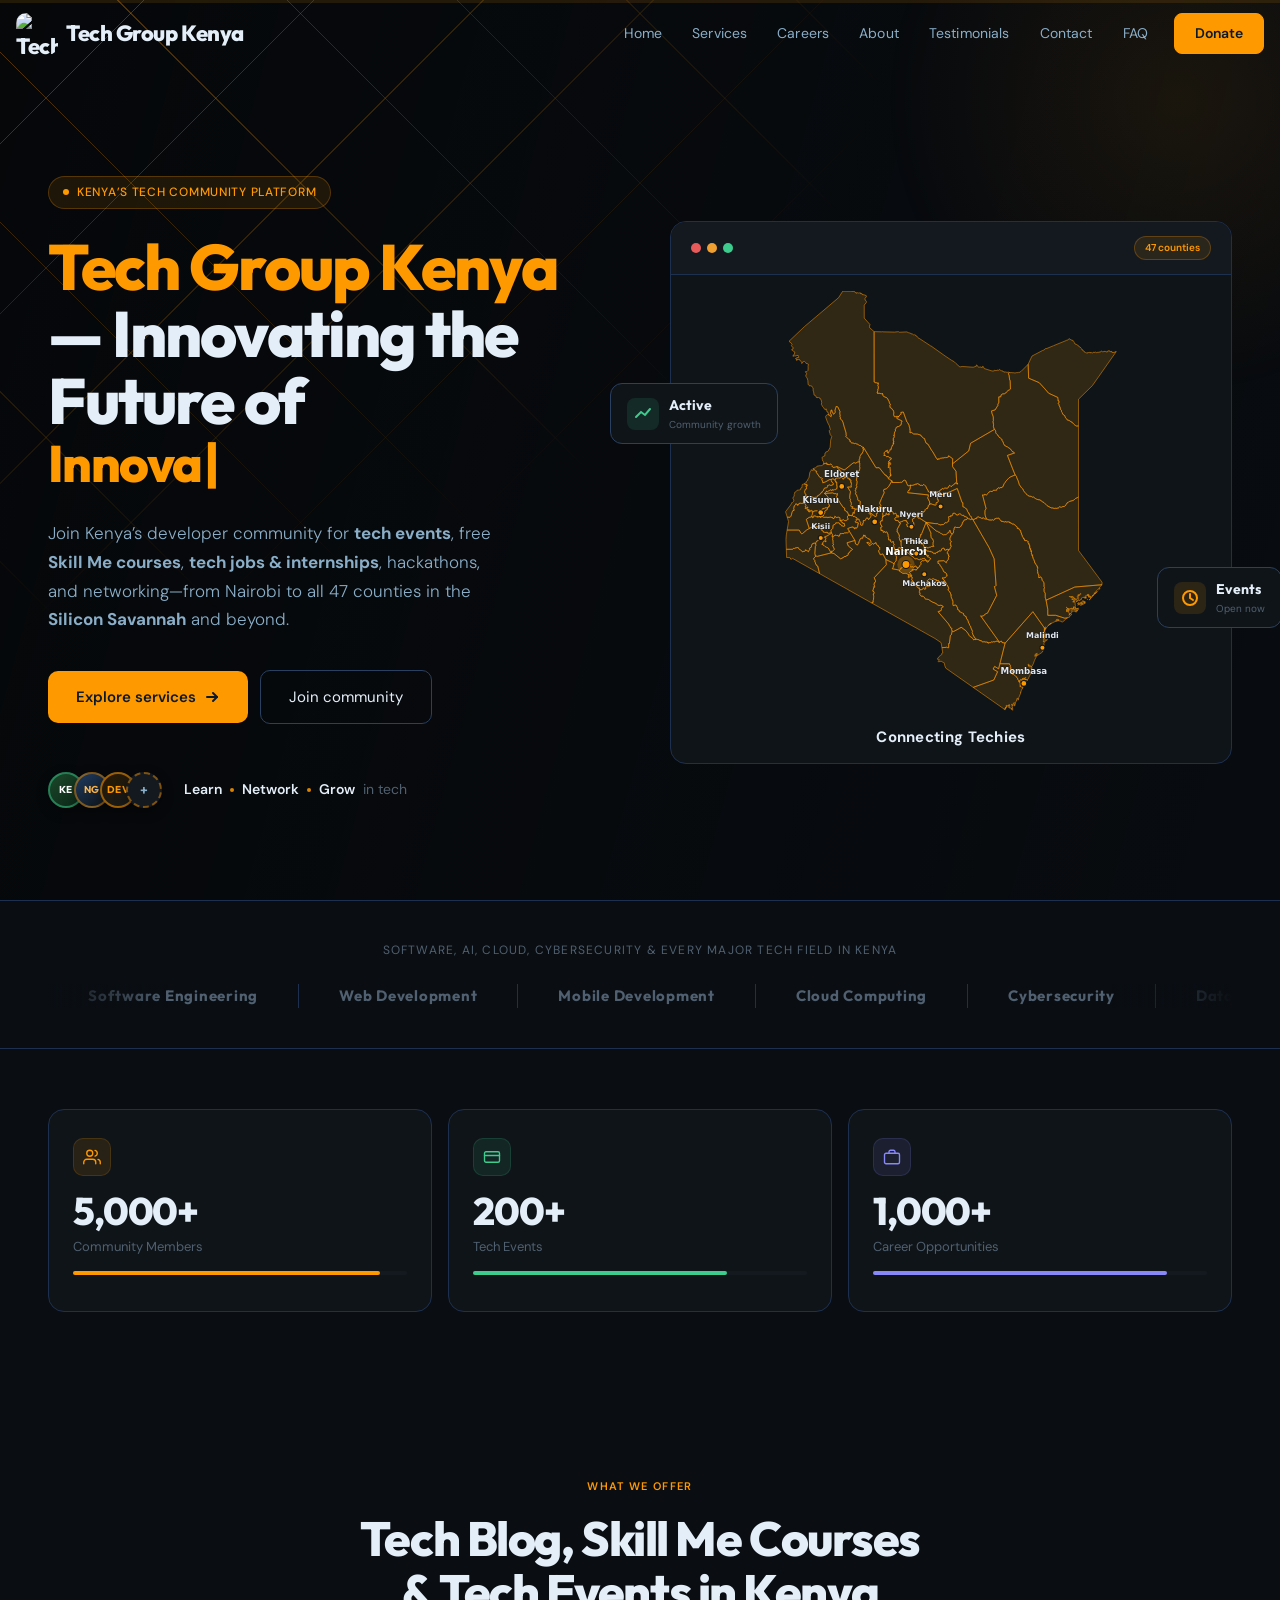
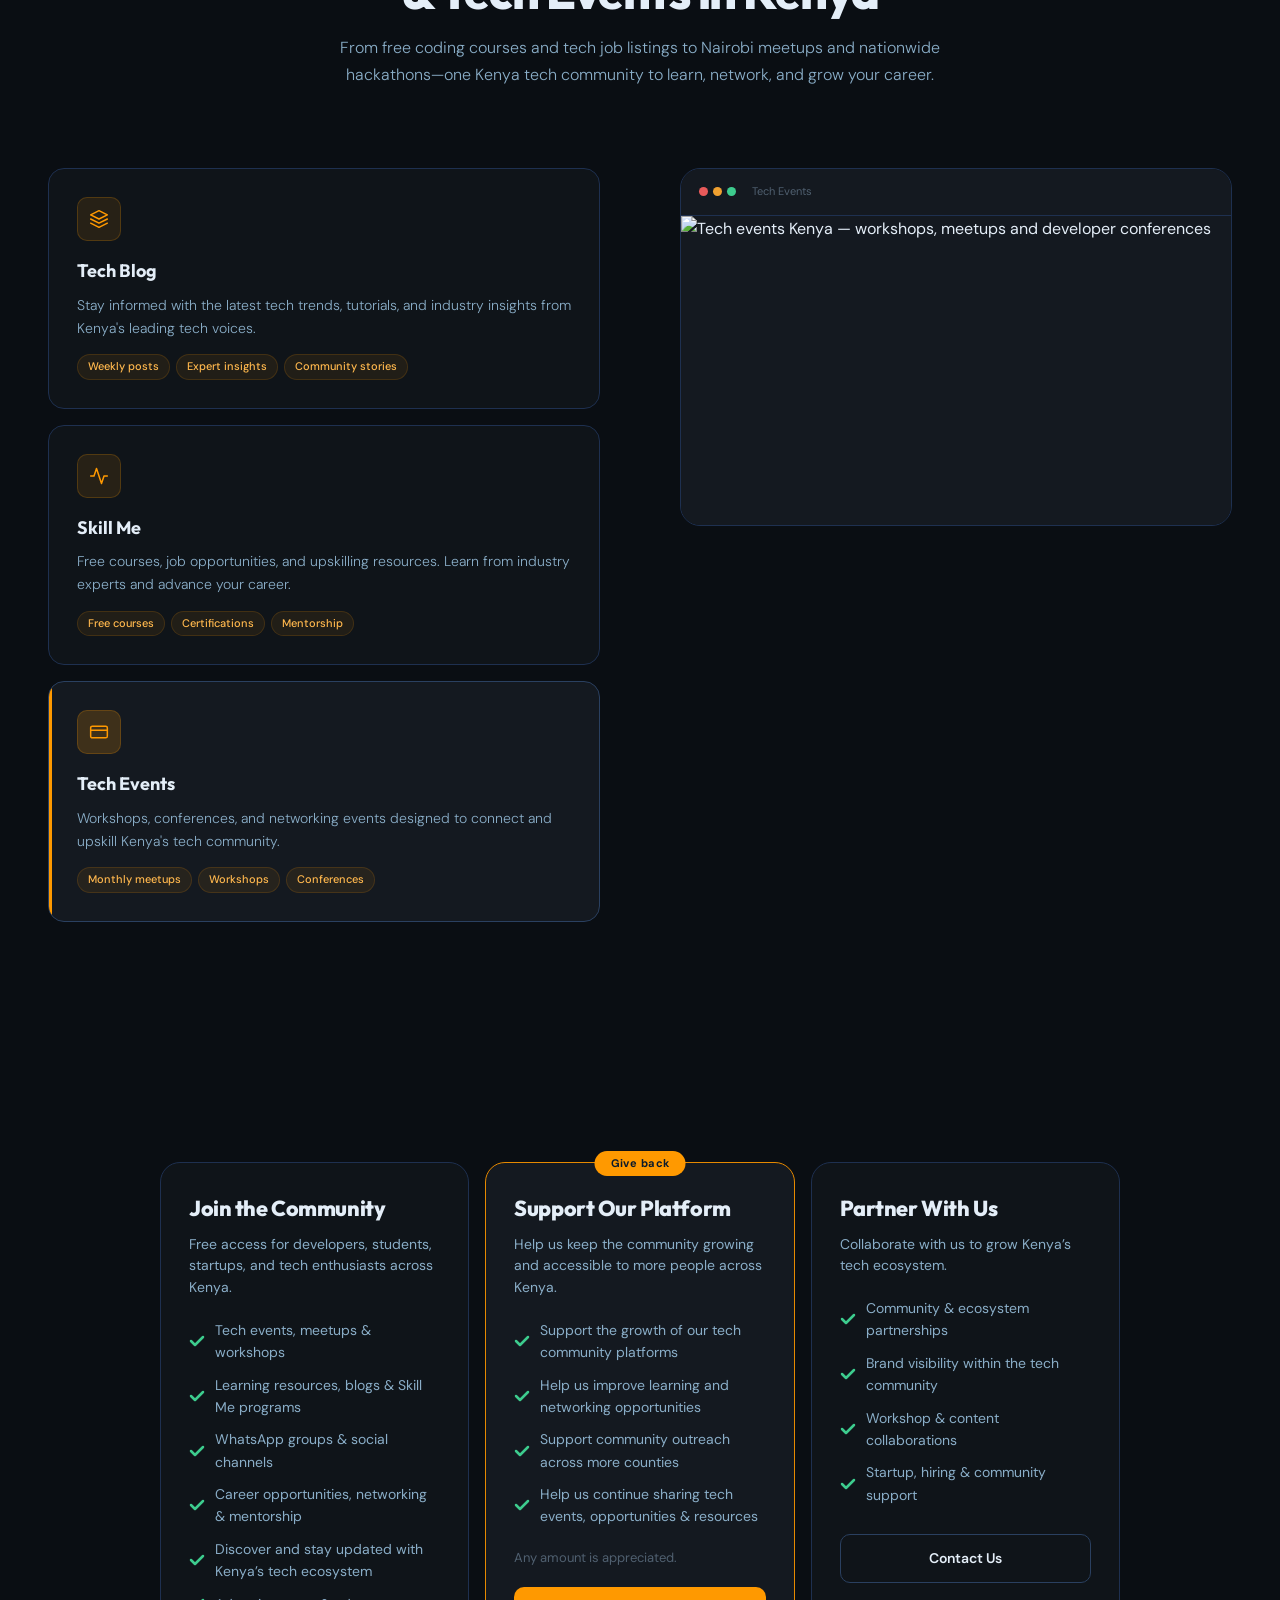
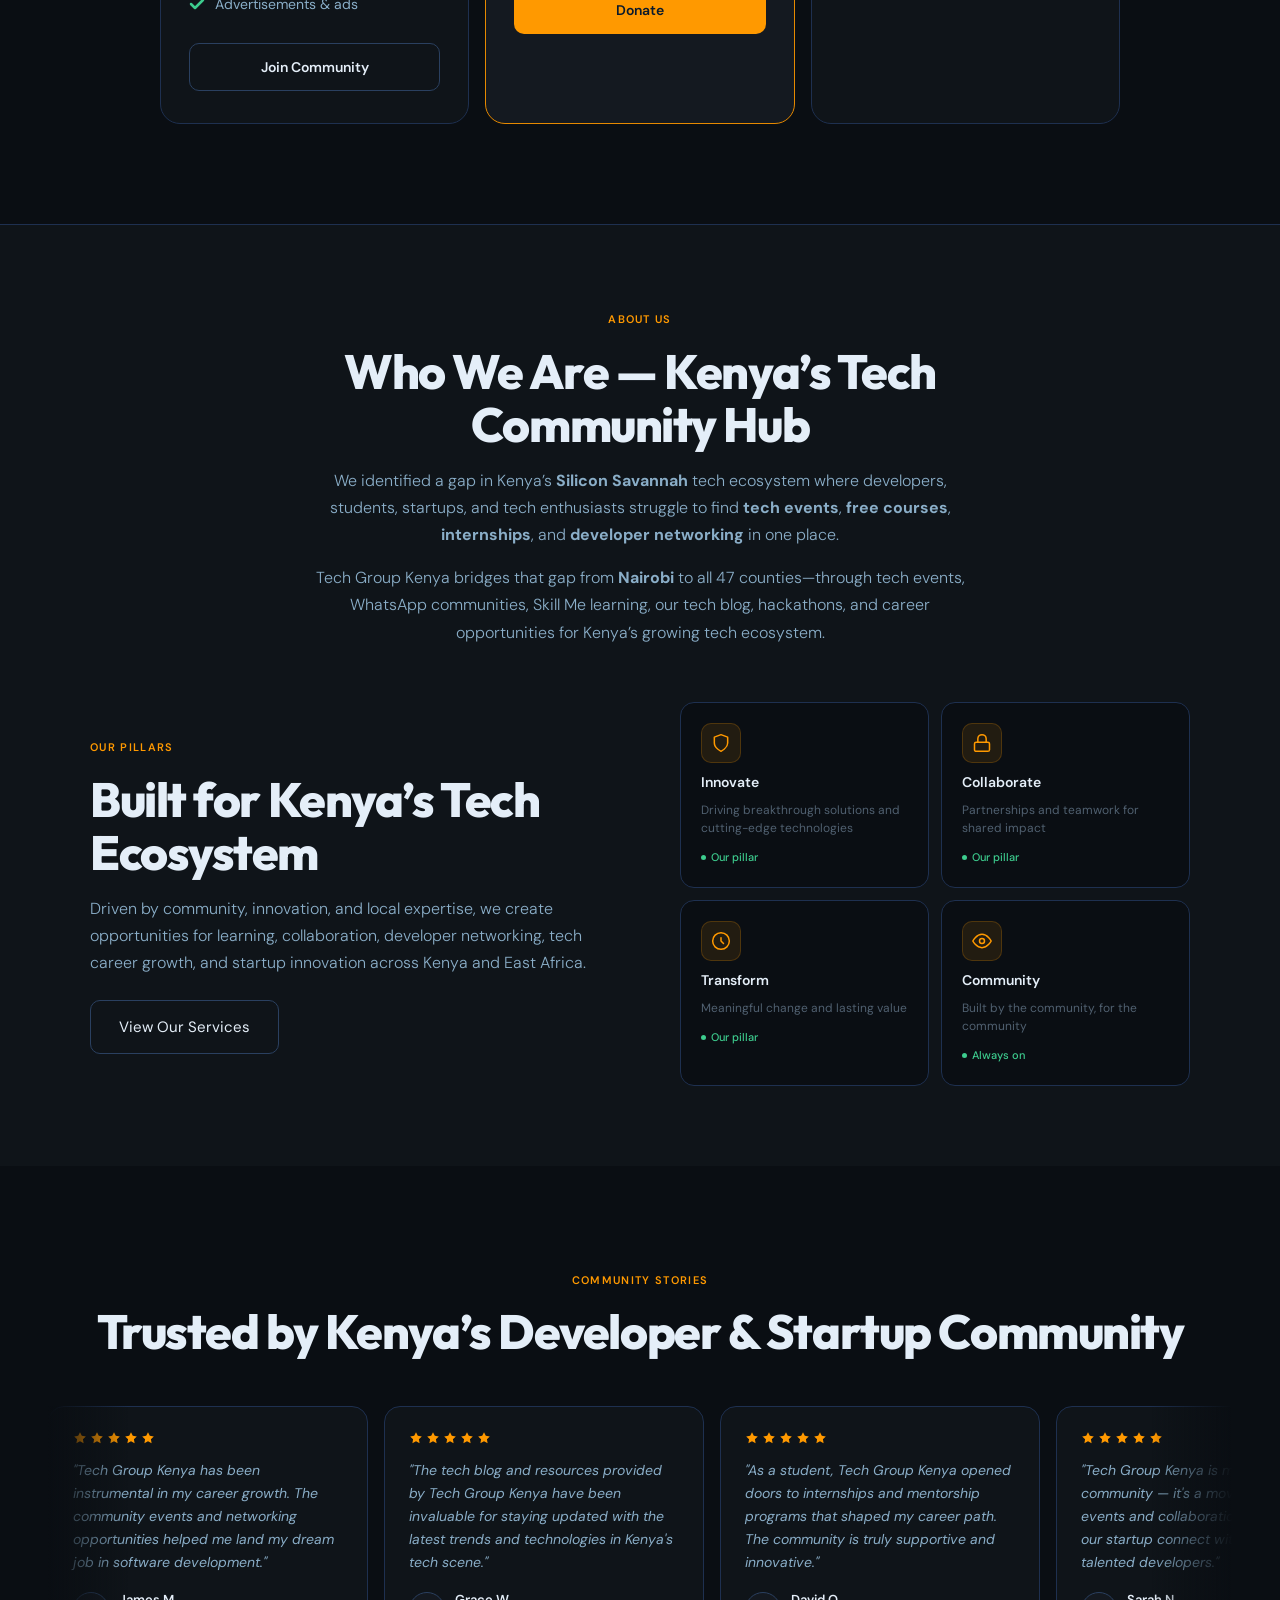
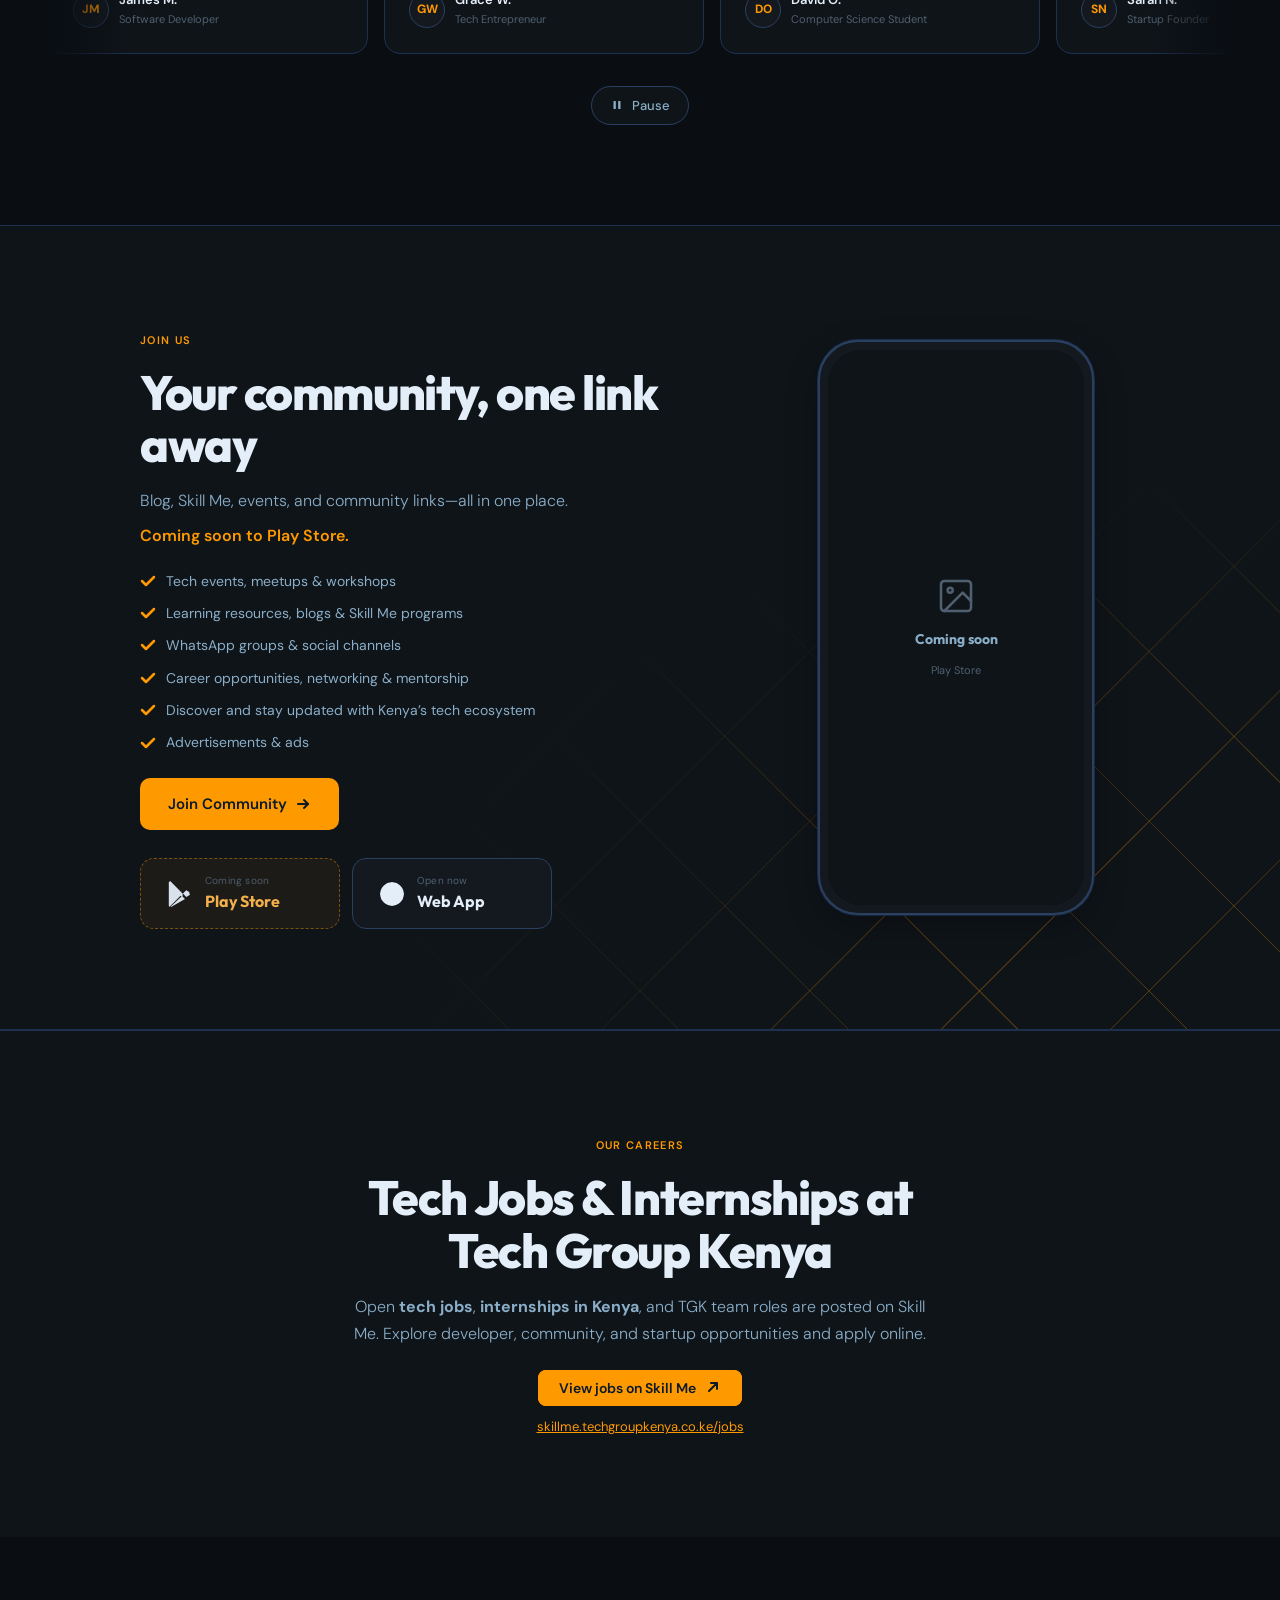
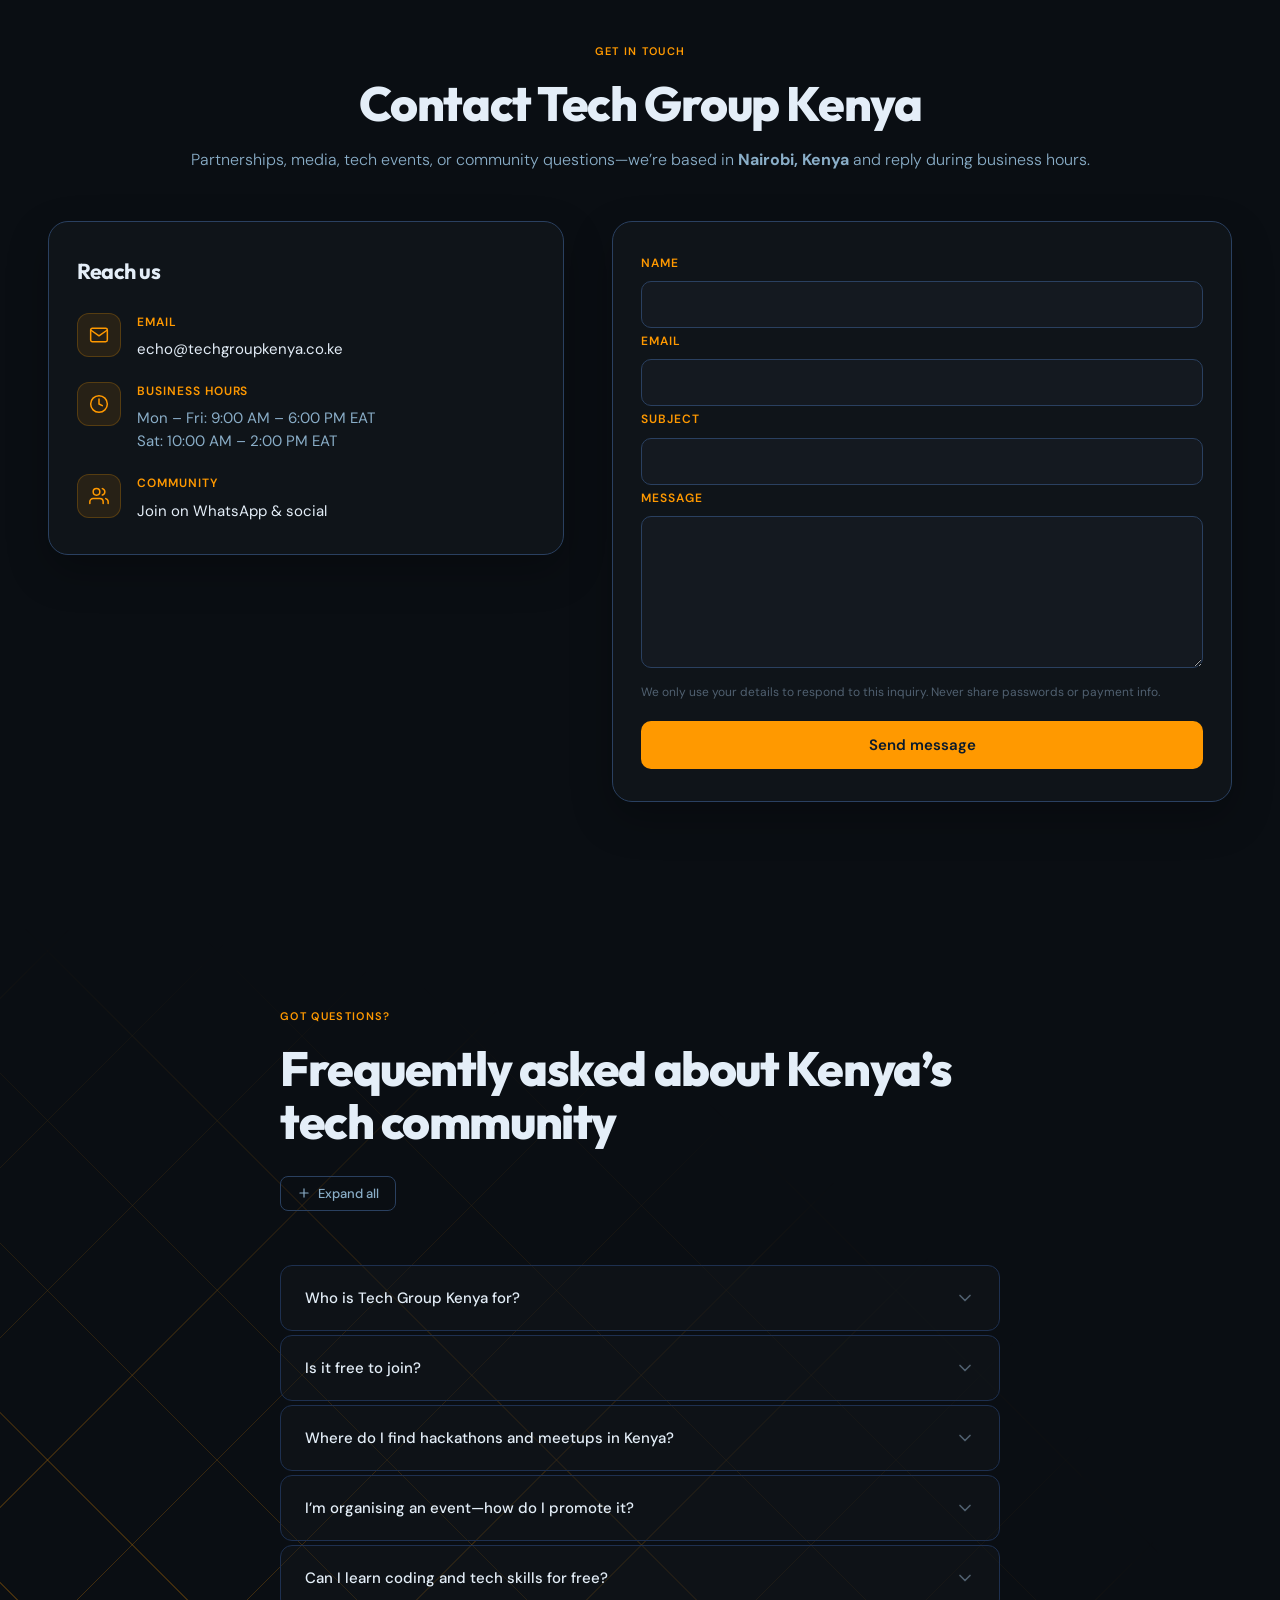
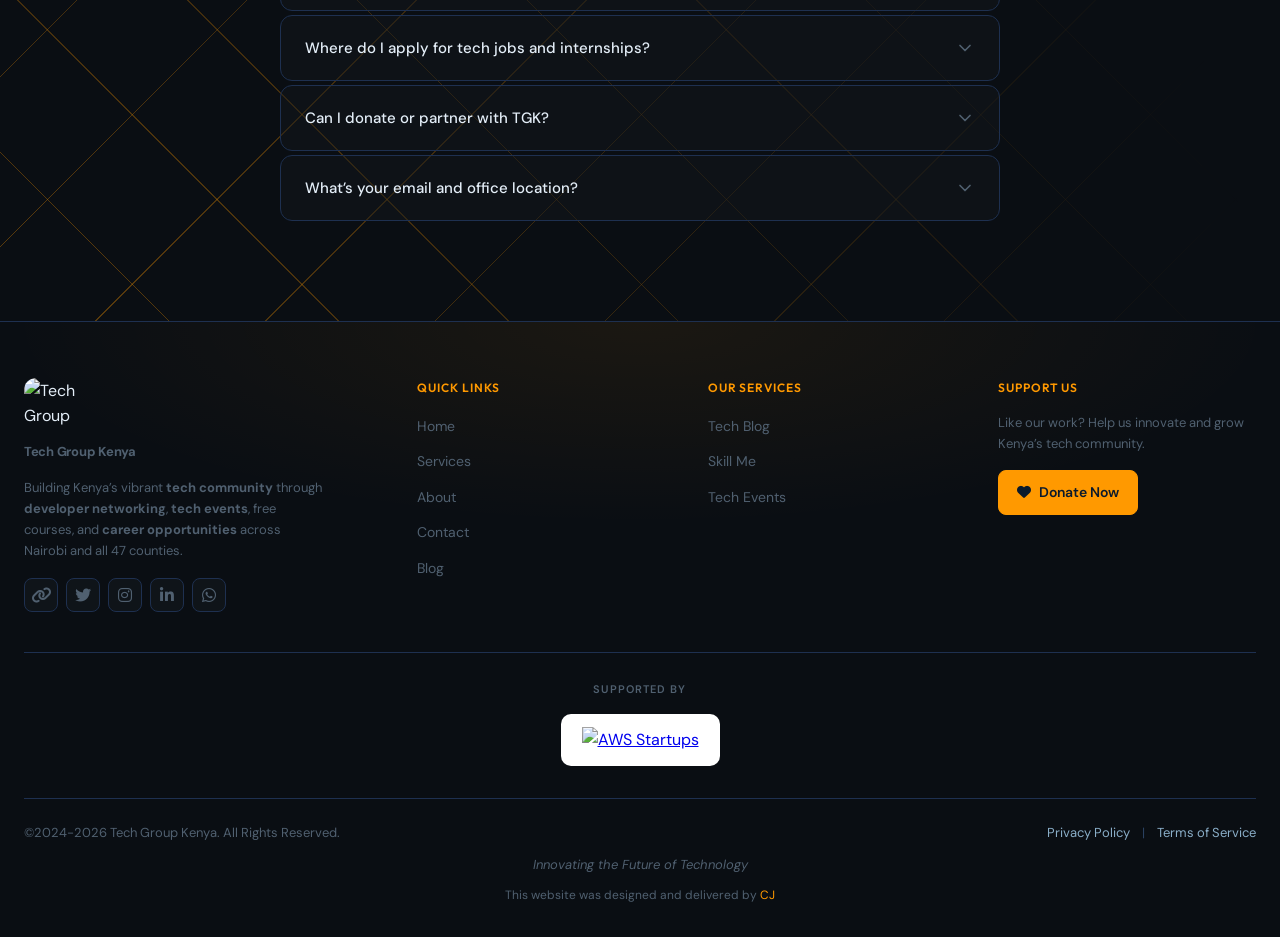
==== commit 68eba0af: "pre release v.0.04" ====
--- a/index.html
+++ b/index.html
@@ -22,13 +22,14 @@
 <meta property="og:url" content="https://techgroupkenya.co.ke/">
 <meta property="og:title" content="Tech Group Kenya | Kenya Tech Community, Events, Jobs &amp; Courses">
 <meta property="og:description" content="Join Kenya's tech community—events, free courses, hackathons, internships, tech jobs &amp; networking for developers and startups nationwide.">
-<meta property="og:image" content="https://cdn.techgroupkenya.co.ke/images/hero1.jpg">
-<meta property="og:image:alt" content="Tech Group Kenya — Kenya tech community platform">
+<meta property="og:image" content="https://cdn.techgroupkenya.co.ke/images/Tgklogo.jpg">
+<meta property="og:image:type" content="image/jpeg">
+<meta property="og:image:alt" content="Tech Group Kenya logo">
 <meta name="twitter:card" content="summary_large_image">
 <meta name="twitter:site" content="@TechGroupKenya">
 <meta name="twitter:title" content="Tech Group Kenya | Kenya Tech Community">
 <meta name="twitter:description" content="Tech events, free courses, hackathons, internships &amp; tech jobs for Kenya's developer community.">
-<meta name="twitter:image" content="https://cdn.techgroupkenya.co.ke/images/hero1.jpg">
+<meta name="twitter:image" content="https://cdn.techgroupkenya.co.ke/images/Tgklogo.jpg">
 <script type="application/ld+json">
 {
   "@context": "https://schema.org",
@@ -92,7 +93,7 @@
       "about": { "@id": "https://techgroupkenya.co.ke/#organization" },
       "primaryImageOfPage": {
         "@type": "ImageObject",
-        "url": "https://cdn.techgroupkenya.co.ke/images/hero1.jpg"
+        "url": "https://cdn.techgroupkenya.co.ke/images/Tgklogo.jpg"
       }
     },
     {
@@ -101,82 +102,66 @@
       "mainEntity": [
         {
           "@type": "Question",
-          "name": "What is Tech Group Kenya?",
+          "name": "Who is Tech Group Kenya for?",
           "acceptedAnswer": {
             "@type": "Answer",
-            "text": "Tech Group Kenya is Kenya's tech community platform and startup hub. We connect developers, students, and startups through learning resources, tech events in Nairobi and nationwide, free Skill Me courses, a tech blog, hackathons, internships, tech jobs, and networking across all 47 counties."
+            "text": "Developers, students, startups, and anyone building a career in tech in Kenya. We connect people to learning, events, jobs, and community channels nationwide."
           }
         },
         {
           "@type": "Question",
-          "name": "How do I join the Kenya tech community?",
+          "name": "Is it free to join?",
           "acceptedAnswer": {
             "@type": "Answer",
-            "text": "Join free via redirect.techgroupkenya.co.ke—access WhatsApp groups, social channels, event updates, and community links in one place. Membership is open to developers, students, startups, and tech enthusiasts in Kenya and beyond."
+            "text": "Yes. Sign up free at redirect.techgroupkenya.co.ke for WhatsApp groups, social links, and community updates."
           }
         },
         {
           "@type": "Question",
-          "name": "What tech events do you host in Kenya?",
+          "name": "Where do I find hackathons and meetups in Kenya?",
           "acceptedAnswer": {
             "@type": "Answer",
-            "text": "We promote and host workshops, developer meetups, conferences, and networking events through events.techgroupkenya.co.ke—helping Kenya's tech community learn, connect, and grow in person and online."
+            "text": "Browse upcoming listings at events.techgroupkenya.co.ke—workshops, conferences, and developer meetups across the country."
           }
         },
         {
           "@type": "Question",
-          "name": "Are there free tech courses in Kenya through Skill Me?",
+          "name": "I'm organising an event—how do I promote it?",
           "acceptedAnswer": {
             "@type": "Answer",
-            "text": "Yes. Skill Me at skillme.techgroupkenya.co.ke offers free courses, certifications, mentorship, and upskilling for developers and students looking to advance their tech careers in Kenya."
+            "text": "Submit your event on events.techgroupkenya.co.ke or email echo@techgroupkenya.co.ke so we can share it with Kenya's tech community."
           }
         },
         {
           "@type": "Question",
-          "name": "How do I find tech jobs and internships in Kenya?",
+          "name": "Can I learn coding and tech skills for free?",
           "acceptedAnswer": {
             "@type": "Answer",
-            "text": "Tech job listings, internships, and TGK careers are shared through Skill Me and our community channels. Visit skillme.techgroupkenya.co.ke/jobs/tgk-careers for open roles and join the community to stay updated on new opportunities."
+            "text": "Yes—Skill Me at skillme.techgroupkenya.co.ke offers free courses, certifications, and mentorship."
           }
         },
         {
           "@type": "Question",
-          "name": "What services does Tech Group Kenya offer?",
+          "name": "Where do I apply for tech jobs and internships?",
           "acceptedAnswer": {
             "@type": "Answer",
-            "text": "We offer a Tech Blog with tutorials and industry insights, Skill Me for free courses and jobs, Tech Events for meetups and workshops, community networking via WhatsApp and social media, and career support including hackathons and certifications."
+            "text": "Apply and browse roles at skillme.techgroupkenya.co.ke/jobs. Join our channels for alerts when new openings are posted."
           }
         },
         {
           "@type": "Question",
-          "name": "Is Tech Group Kenya membership free?",
+          "name": "Can I donate or partner with TGK?",
           "acceptedAnswer": {
             "@type": "Answer",
-            "text": "Yes. Joining the community and accessing many resources is free. Optional donations help us expand tech events, outreach across counties, and programs for Kenya's next generation of innovators."
+            "text": "Yes. Donate at paystack.shop/pay/techgroupkenya-support or contact us at techgroupkenya.co.ke about sponsorships and collaborations."
           }
         },
         {
           "@type": "Question",
-          "name": "How can I support Tech Group Kenya?",
+          "name": "What's your email and office location?",
           "acceptedAnswer": {
             "@type": "Answer",
-            "text": "Donate via our Support page at paystack.shop/pay/techgroupkenya-support or partner with us on community and ecosystem collaborations. Every contribution helps grow Kenya's tech community."
-          }
-        },
-        {
-          "@type": "Question",
-          "name": "How do I contact Tech Group Kenya in Nairobi?",
-          "acceptedAnswer": {
-            "@type": "Answer",
-            "text": "Email echo@techgroupkenya.co.ke or use the contact form on techgroupkenya.co.ke. We are based in Westlands, Nairobi, and serve Kenya's tech ecosystem nationwide."
-          }
-        },
-        {
-          "@type": "Question",
-          "name": "Do you run hackathons and developer meetups in Kenya?",
-          "acceptedAnswer": {
-            "@type": "Answer",
-            "text": "Yes. We share and organize hackathons, coding meetups, and developer networking sessions as part of our mission to strengthen Kenya's Silicon Savannah tech ecosystem."
+            "text": "Email echo@techgroupkenya.co.ke or use the contact form on techgroupkenya.co.ke. We're based in Westlands, Nairobi."
           }
         }
       ]
@@ -222,7 +207,7 @@
   <div class="nav-links">
     <a href="#home">Home</a>
     <a href="#features">Services</a>
-    <a href="https://skillme.techgroupkenya.co.ke/jobs/tgk-careers" target="_blank" rel="noopener">Careers</a>
+    <a href="https://skillme.techgroupkenya.co.ke/jobs" target="_blank" rel="noopener">Careers</a>
     <a href="#about">About</a>
     <a href="#testimonials">Testimonials</a>
     <a href="#contact">Contact</a>
@@ -249,7 +234,7 @@
 <div class="mobile-menu" id="mobileMenu">
   <a href="#home">Home</a>
   <a href="#features">Services</a>
-  <a href="https://skillme.techgroupkenya.co.ke/jobs/tgk-careers" target="_blank" rel="noopener">Careers</a>
+  <a href="https://skillme.techgroupkenya.co.ke/jobs" target="_blank" rel="noopener">Careers</a>
   <a href="#about">About</a>
   <a href="#testimonials">Testimonials</a>
   <a href="#contact">Contact</a>
@@ -613,11 +598,11 @@
     <div class="section-tag">Our careers</div>
     <h2 class="section-title" style="margin-bottom:16px">Tech Jobs &amp; Internships at Tech Group Kenya</h2>
     <p class="section-sub" style="margin:0 auto 28px">Open <strong>tech jobs</strong>, <strong>internships in Kenya</strong>, and TGK team roles are posted on Skill Me. Explore developer, community, and startup opportunities and apply online.</p>
-    <a href="https://skillme.techgroupkenya.co.ke/jobs/tgk-careers" class="btn-primary" target="_blank" rel="noopener">
-      View careers on SkillMe
+    <a href="https://skillme.techgroupkenya.co.ke/jobs" class="btn-primary" target="_blank" rel="noopener">
+      View jobs on Skill Me
       <svg viewBox="0 0 16 16" width="16" height="16" fill="none" stroke="currentColor" stroke-width="2" stroke-linecap="round" style="vertical-align:-2px;margin-left:6px"><path d="M4 12L12 4M12 4H6M12 4V10"/></svg>
     </a>
-    <p class="careers-apply-note" style="margin-top:16px">skillme.techgroupkenya.co.ke/jobs/tgk-careers</p>
+    <p class="careers-apply-note" style="margin-top:16px"><a href="https://skillme.techgroupkenya.co.ke/jobs" target="_blank" rel="noopener">skillme.techgroupkenya.co.ke/jobs</a></p>
   </div>
 </section>
 
@@ -716,44 +701,36 @@
     </div>
     <div class="faq-list" id="faqList">
       <div class="faq-item">
-        <div class="faq-q"><span class="faq-q-text">What is Tech Group Kenya?</span><svg class="faq-chevron" viewBox="0 0 24 24" aria-hidden="true"><polyline points="6,9 12,15 18,9"/></svg></div>
-        <div class="faq-a">Tech Group Kenya is Kenya&rsquo;s tech community platform and startup hub. We connect developers, students, and startups through learning resources, tech events in Nairobi and nationwide, free Skill Me courses, a tech blog, hackathons, internships, tech jobs, and networking across all 47 counties.</div>
+        <div class="faq-q"><span class="faq-q-text">Who is Tech Group Kenya for?</span><svg class="faq-chevron" viewBox="0 0 24 24" aria-hidden="true"><polyline points="6,9 12,15 18,9"/></svg></div>
+        <div class="faq-a">Developers, students, startups, and anyone building a career in tech in Kenya. We connect people to learning, events, jobs, and community channels nationwide.</div>
       </div>
       <div class="faq-item">
-        <div class="faq-q"><span class="faq-q-text">How do I join the Kenya tech community?</span><svg class="faq-chevron" viewBox="0 0 24 24" aria-hidden="true"><polyline points="6,9 12,15 18,9"/></svg></div>
-        <div class="faq-a">Join free via <a href="https://redirect.techgroupkenya.co.ke" target="_blank" rel="noopener">redirect.techgroupkenya.co.ke</a>—access WhatsApp groups, social channels, event updates, and community links in one place.</div>
+        <div class="faq-q"><span class="faq-q-text">Is it free to join?</span><svg class="faq-chevron" viewBox="0 0 24 24" aria-hidden="true"><polyline points="6,9 12,15 18,9"/></svg></div>
+        <div class="faq-a">Yes. Sign up free at <a href="https://redirect.techgroupkenya.co.ke" target="_blank" rel="noopener">redirect.techgroupkenya.co.ke</a> for WhatsApp groups, social links, and community updates.</div>
       </div>
       <div class="faq-item">
-        <div class="faq-q"><span class="faq-q-text">What tech events do you host in Kenya?</span><svg class="faq-chevron" viewBox="0 0 24 24" aria-hidden="true"><polyline points="6,9 12,15 18,9"/></svg></div>
-        <div class="faq-a">We promote workshops, developer meetups, and conferences through <a href="https://events.techgroupkenya.co.ke" target="_blank" rel="noopener">Tech Events</a> for Kenya&rsquo;s tech community.</div>
+        <div class="faq-q"><span class="faq-q-text">Where do I find hackathons and meetups in Kenya?</span><svg class="faq-chevron" viewBox="0 0 24 24" aria-hidden="true"><polyline points="6,9 12,15 18,9"/></svg></div>
+        <div class="faq-a">Browse upcoming listings on <a href="https://events.techgroupkenya.co.ke" target="_blank" rel="noopener">events.techgroupkenya.co.ke</a>&mdash;workshops, conferences, and developer meetups across the country.</div>
       </div>
       <div class="faq-item">
-        <div class="faq-q"><span class="faq-q-text">Are there free tech courses in Kenya through Skill Me?</span><svg class="faq-chevron" viewBox="0 0 24 24" aria-hidden="true"><polyline points="6,9 12,15 18,9"/></svg></div>
-        <div class="faq-a">Yes. <a href="https://skillme.techgroupkenya.co.ke" target="_blank" rel="noopener">Skill Me</a> offers free courses, certifications, and mentorship for developers and students in Kenya.</div>
+        <div class="faq-q"><span class="faq-q-text">I&rsquo;m organising an event&mdash;how do I promote it?</span><svg class="faq-chevron" viewBox="0 0 24 24" aria-hidden="true"><polyline points="6,9 12,15 18,9"/></svg></div>
+        <div class="faq-a">Submit your event on <a href="https://events.techgroupkenya.co.ke" target="_blank" rel="noopener">Tech Events</a> or email <a href="mailto:echo@techgroupkenya.co.ke">echo@techgroupkenya.co.ke</a> so we can share it with Kenya&rsquo;s tech community.</div>
       </div>
       <div class="faq-item">
-        <div class="faq-q"><span class="faq-q-text">How do I find tech jobs and internships in Kenya?</span><svg class="faq-chevron" viewBox="0 0 24 24" aria-hidden="true"><polyline points="6,9 12,15 18,9"/></svg></div>
-        <div class="faq-a">Visit <a href="https://skillme.techgroupkenya.co.ke/jobs/tgk-careers" target="_blank" rel="noopener">TGK careers on Skill Me</a> and join our community channels for new listings.</div>
+        <div class="faq-q"><span class="faq-q-text">Can I learn coding and tech skills for free?</span><svg class="faq-chevron" viewBox="0 0 24 24" aria-hidden="true"><polyline points="6,9 12,15 18,9"/></svg></div>
+        <div class="faq-a">Yes&mdash;<a href="https://skillme.techgroupkenya.co.ke" target="_blank" rel="noopener">Skill Me</a> offers free courses, certifications, and mentorship.</div>
       </div>
       <div class="faq-item">
-        <div class="faq-q"><span class="faq-q-text">What services does Tech Group Kenya offer?</span><svg class="faq-chevron" viewBox="0 0 24 24" aria-hidden="true"><polyline points="6,9 12,15 18,9"/></svg></div>
-        <div class="faq-a">Tech Blog, Skill Me courses and jobs, Tech Events, WhatsApp community networking, hackathons, and career support for Kenya&rsquo;s developer ecosystem.</div>
+        <div class="faq-q"><span class="faq-q-text">Where do I apply for tech jobs and internships?</span><svg class="faq-chevron" viewBox="0 0 24 24" aria-hidden="true"><polyline points="6,9 12,15 18,9"/></svg></div>
+        <div class="faq-a">Apply and browse roles at <a href="https://skillme.techgroupkenya.co.ke/jobs" target="_blank" rel="noopener">skillme.techgroupkenya.co.ke/jobs</a>. Join our channels for alerts when new openings are posted.</div>
       </div>
       <div class="faq-item">
-        <div class="faq-q"><span class="faq-q-text">Is Tech Group Kenya membership free?</span><svg class="faq-chevron" viewBox="0 0 24 24" aria-hidden="true"><polyline points="6,9 12,15 18,9"/></svg></div>
-        <div class="faq-a">Yes. Joining is free. Optional <a href="#donate">donations</a> help expand tech events and outreach across Kenya&rsquo;s counties.</div>
+        <div class="faq-q"><span class="faq-q-text">Can I donate or partner with TGK?</span><svg class="faq-chevron" viewBox="0 0 24 24" aria-hidden="true"><polyline points="6,9 12,15 18,9"/></svg></div>
+        <div class="faq-a"><a href="https://paystack.shop/pay/techgroupkenya-support" target="_blank" rel="noopener">Donate</a> at Paystack or <a href="#contact">contact us</a> about sponsorships and collaborations.</div>
       </div>
       <div class="faq-item">
-        <div class="faq-q"><span class="faq-q-text">How can I support Tech Group Kenya?</span><svg class="faq-chevron" viewBox="0 0 24 24" aria-hidden="true"><polyline points="6,9 12,15 18,9"/></svg></div>
-        <div class="faq-a">Donate via <a href="https://paystack.shop/pay/techgroupkenya-support" target="_blank" rel="noopener">our Support page</a> or partner with us on ecosystem collaborations.</div>
-      </div>
-      <div class="faq-item">
-        <div class="faq-q"><span class="faq-q-text">How do I contact Tech Group Kenya in Nairobi?</span><svg class="faq-chevron" viewBox="0 0 24 24" aria-hidden="true"><polyline points="6,9 12,15 18,9"/></svg></div>
-        <div class="faq-a">Email <a href="mailto:echo@techgroupkenya.co.ke">echo@techgroupkenya.co.ke</a> or use the <a href="#contact">contact form</a>. We are based in Westlands, Nairobi.</div>
-      </div>
-      <div class="faq-item">
-        <div class="faq-q"><span class="faq-q-text">Do you run hackathons and developer meetups in Kenya?</span><svg class="faq-chevron" viewBox="0 0 24 24" aria-hidden="true"><polyline points="6,9 12,15 18,9"/></svg></div>
-        <div class="faq-a">Yes—we organize and share hackathons, coding meetups, and developer networking across Kenya&rsquo;s Silicon Savannah tech ecosystem.</div>
+        <div class="faq-q"><span class="faq-q-text">What&rsquo;s your email and office location?</span><svg class="faq-chevron" viewBox="0 0 24 24" aria-hidden="true"><polyline points="6,9 12,15 18,9"/></svg></div>
+        <div class="faq-a">Email <a href="mailto:echo@techgroupkenya.co.ke">echo@techgroupkenya.co.ke</a> or use the <a href="#contact">contact form</a>. We&rsquo;re based in Westlands, Nairobi.</div>
       </div>
     </div>
   </div>
@@ -857,5 +834,18 @@
   });
 </script>
 <script src="https://unpkg.com/@formspree/ajax@1" defer></script>
+<!-- Brevo Conversations -->
+<script>
+(function (d, w, c) {
+  w.BrevoConversationsID = '68d578416ba9efa18304da65';
+  w[c] = w[c] || function () {
+    (w[c].q = w[c].q || []).push(arguments);
+  };
+  var s = d.createElement('script');
+  s.async = true;
+  s.src = 'https://conversations-widget.brevo.com/brevo-conversations.js';
+  if (d.head) d.head.appendChild(s);
+})(document, window, 'BrevoConversations');
+</script>
 </body>
 </html>
--- a/assets/tgk.css
+++ b/assets/tgk.css
@@ -857,11 +857,17 @@
 }
 .price-features li svg{width:16px;height:16px;fill:none;stroke:var(--green);stroke-width:2.5;stroke-linecap:round;stroke-linejoin:round;flex-shrink:0}
 .price-btn{
+  display:flex;
+  align-items:center;
+  justify-content:center;
   width:100%;
   padding:12px;border-radius:10px;
   font-family:'DM Sans',sans-serif;
   font-size:14px;font-weight:600;
+  text-align:center;
+  text-decoration:none;
   cursor:pointer;transition:all .2s;border:none;
+  box-sizing:border-box;
 }
 .price-btn-ghost{
   background:transparent;
@@ -1159,6 +1165,11 @@
   .nav-links,.nav-cta{display:none}
   .hamburger{display:flex;min-width:44px;min-height:44px;align-items:center;justify-content:center}
   .mobile-menu{display:flex}
+  .mobile-menu .m-btns{
+    width:min(100%,260px);
+    margin-inline:auto;
+    align-self:center;
+  }
   .hero{grid-template-columns:1fr;padding:calc(36px + var(--nav-h) + 40px) 24px 60px;gap:40px}
   .fb-left,.fb-right{display:none}
   .stats-section{grid-template-columns:1fr 1fr}
--- a/assets/tgk-single.css
+++ b/assets/tgk-single.css
@@ -967,6 +967,15 @@
   .tgk-legal-links {
     justify-content: center;
   }
+  .tgk-footer-section:has(.tgk-footer-donate) {
+    display: flex;
+    flex-direction: column;
+    align-items: center;
+    text-align: center;
+  }
+  .tgk-footer-donate {
+    margin-inline: auto;
+  }
 }
 @media (max-width: 600px) {
   .tgk-site-footer {
@@ -1197,6 +1206,18 @@
   #donate.pricing-section .pricing-grid {
     margin-top: 28px;
   }
+  #donate .price-card {
+    text-align: center;
+  }
+  #donate .price-features {
+    align-items: flex-start;
+    text-align: left;
+    max-width: 100%;
+  }
+  #donate .price-btn {
+    margin-inline: auto;
+    max-width: 280px;
+  }
   .price-card {
     padding: 28px 22px;
   }
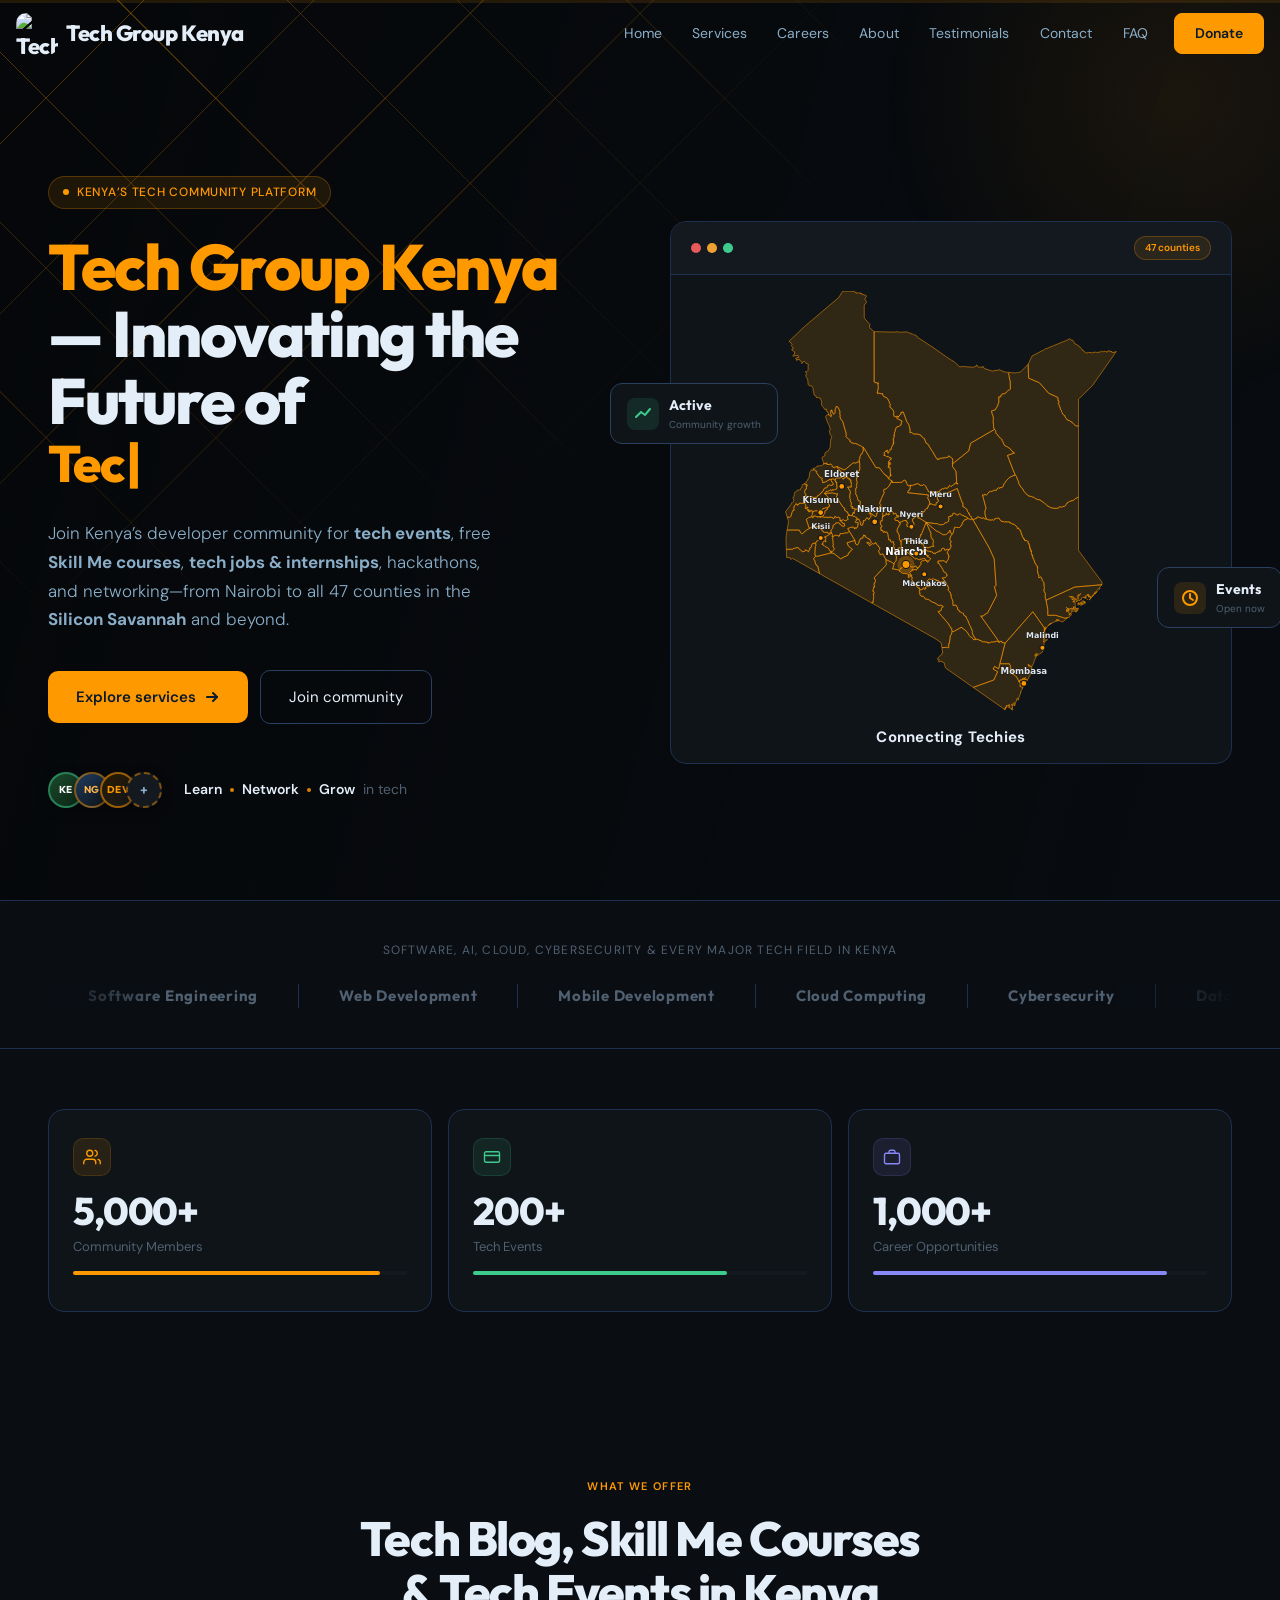
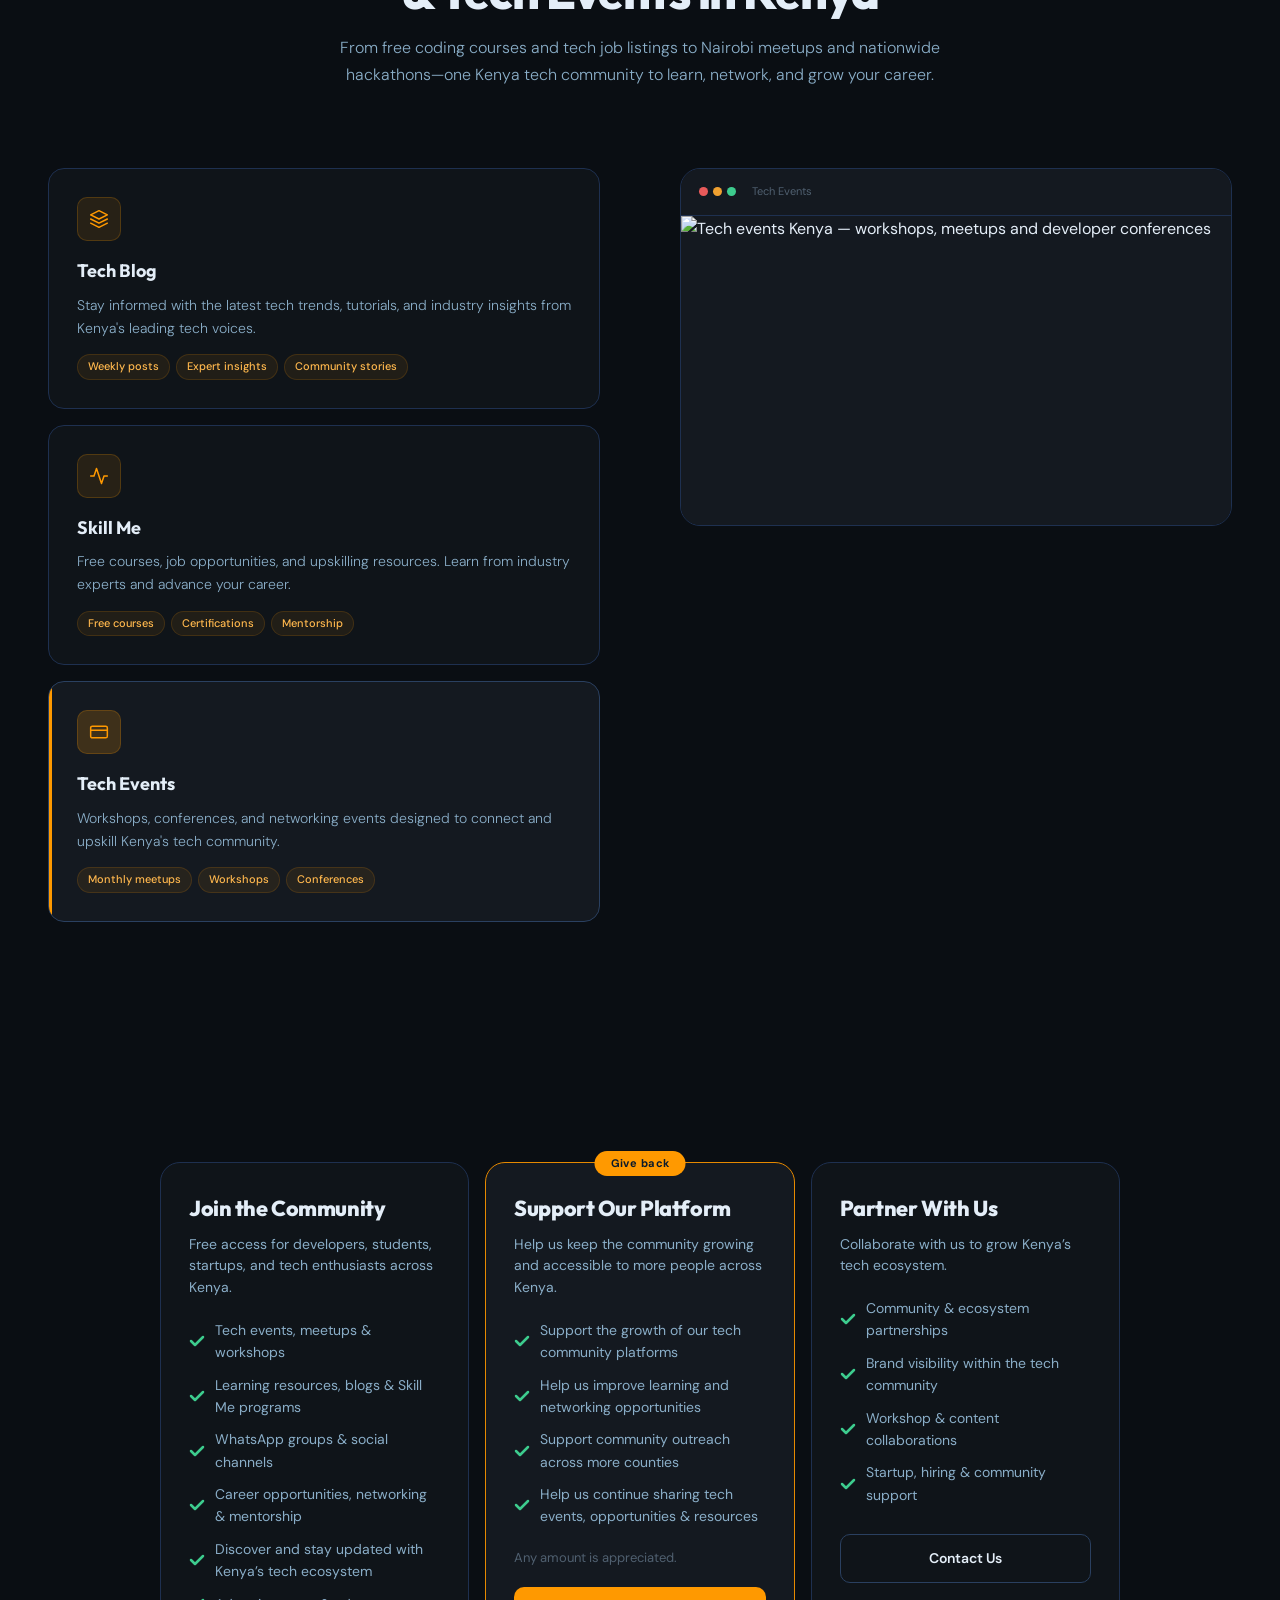
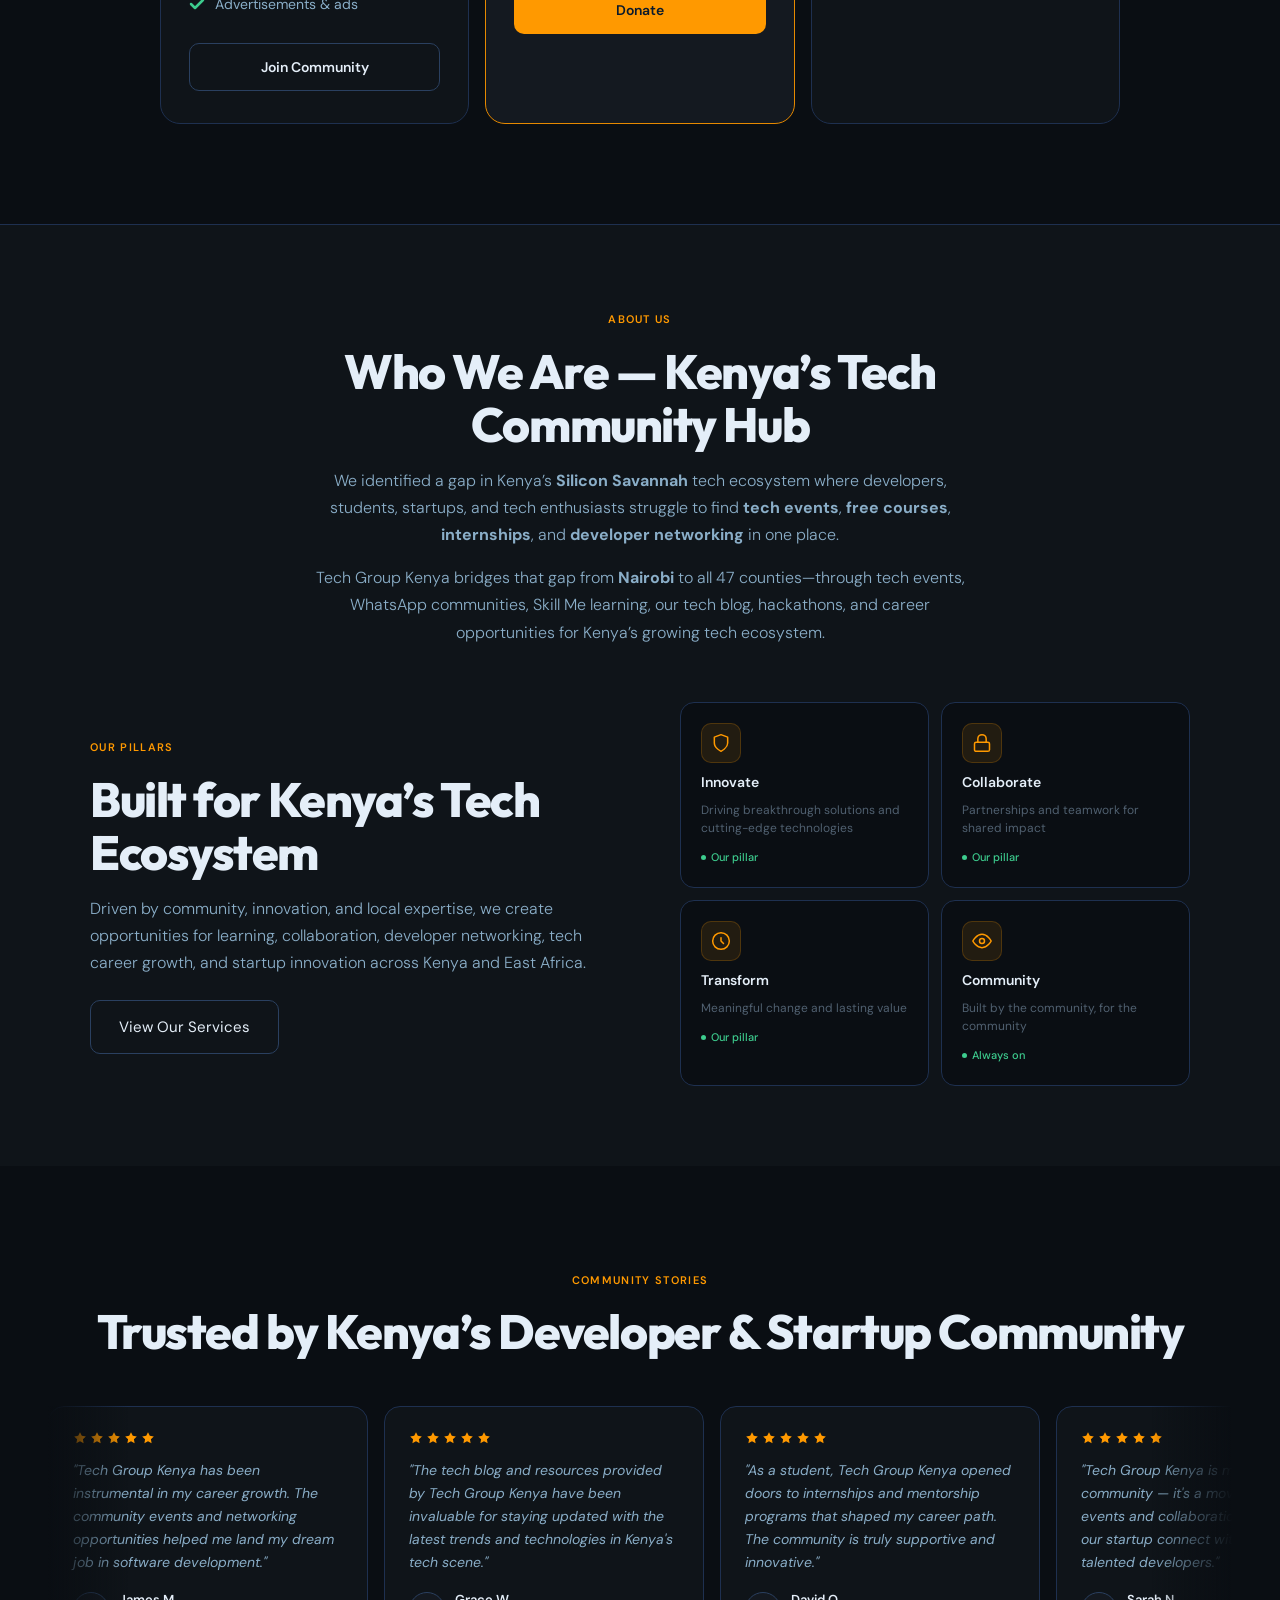
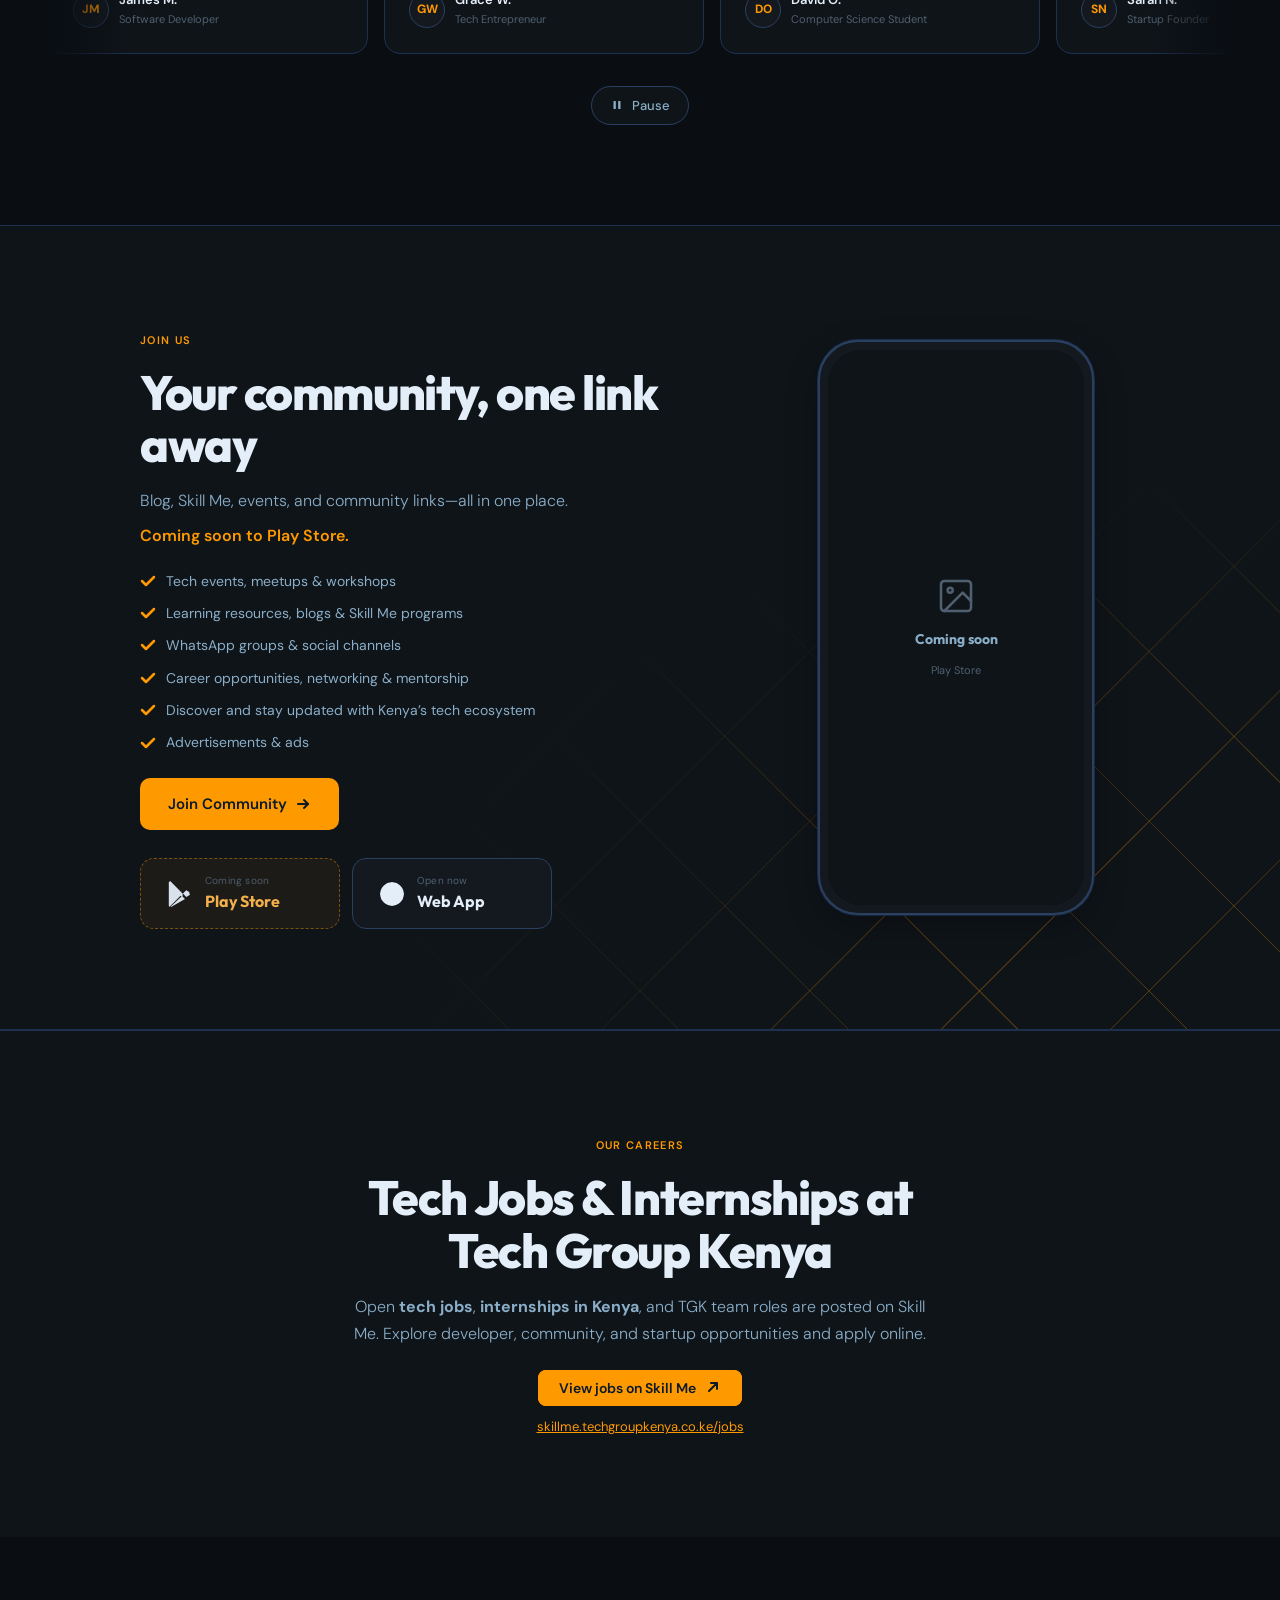
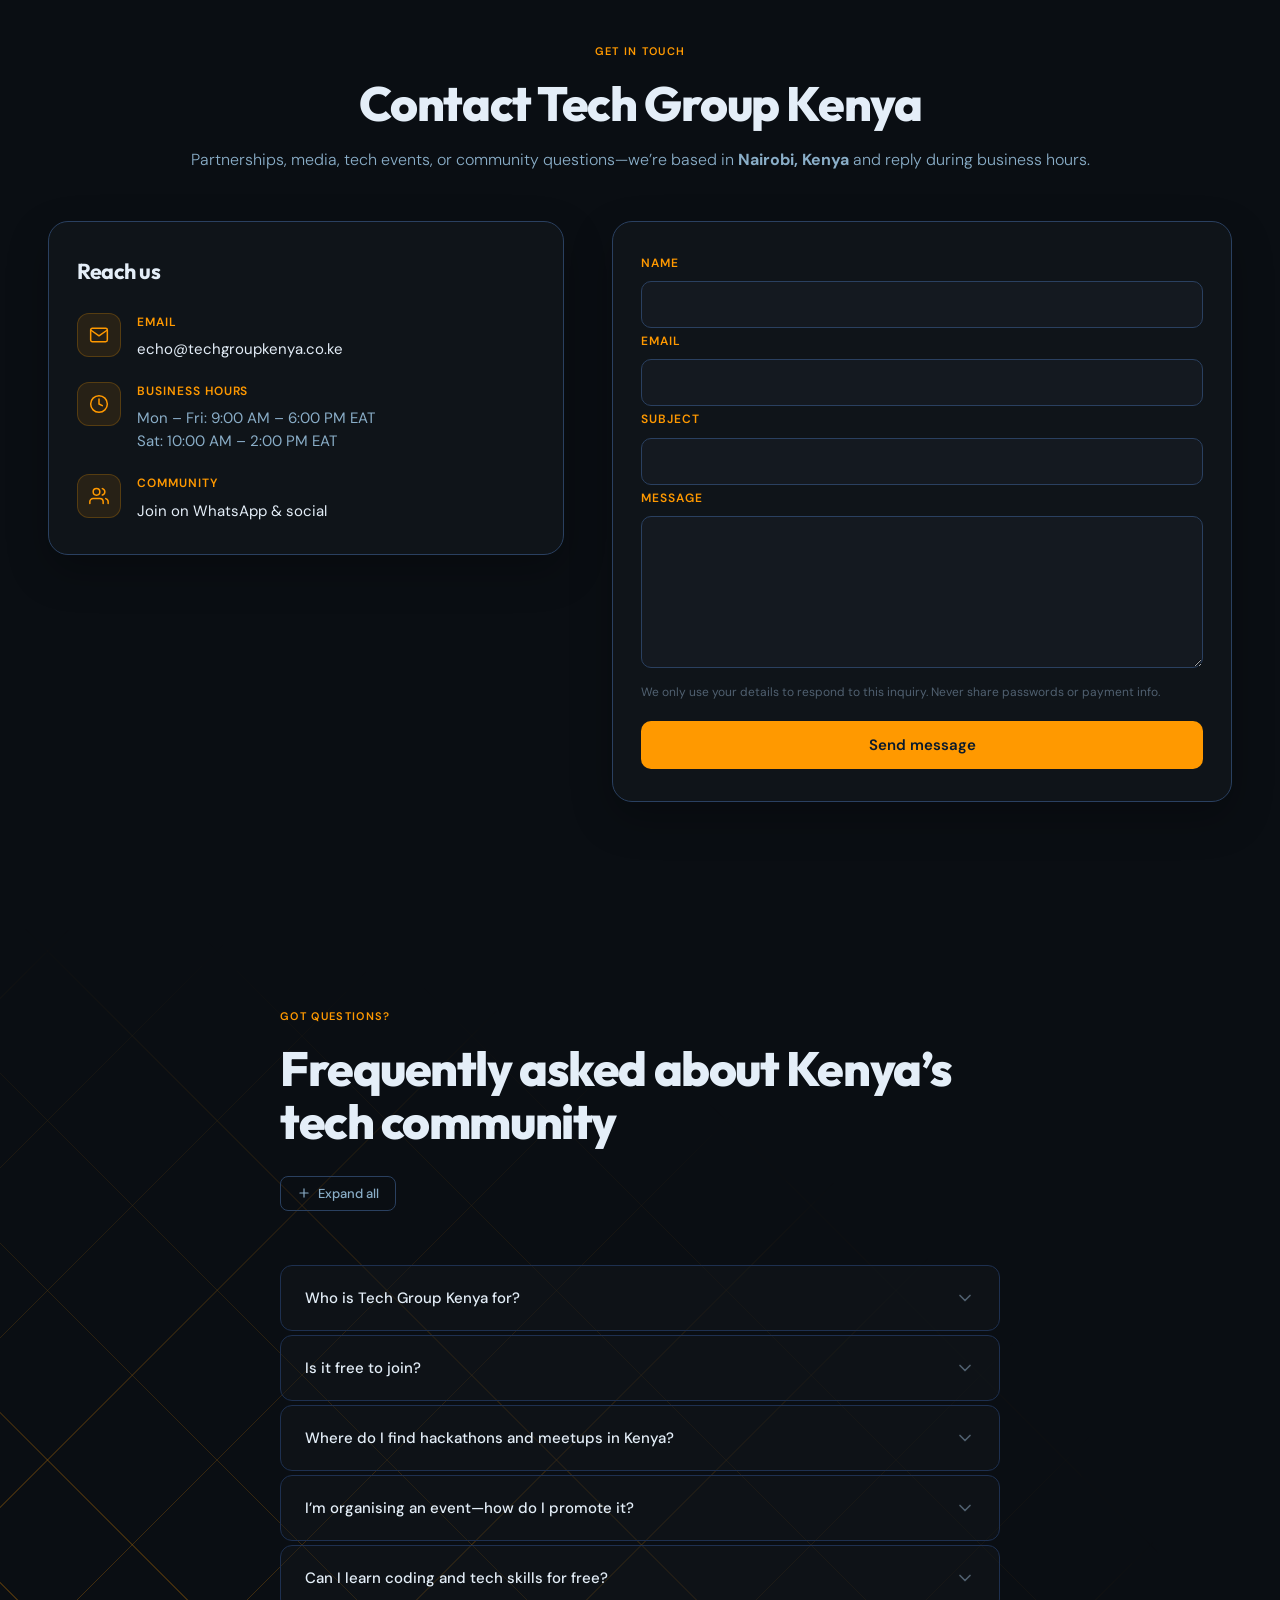
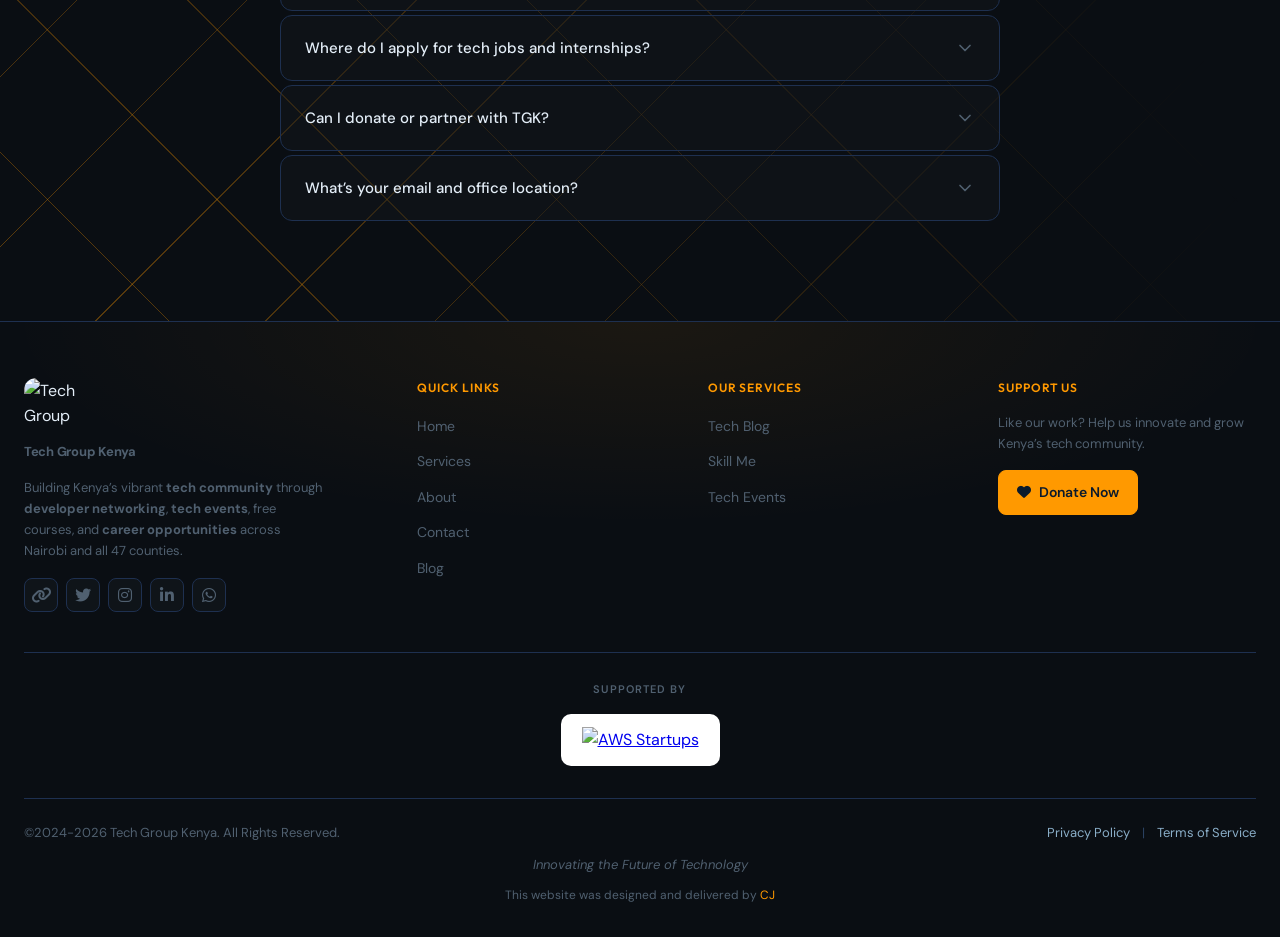
==== commit 12ffdc44: "demo v4.0.0.0-added g-analytics" ====
--- a/index.html
+++ b/index.html
@@ -178,7 +178,14 @@
 <link rel="stylesheet" href="assets/tgk.css">
 <link rel="stylesheet" href="assets/tgk-single.css">
 <link rel="stylesheet" href="assets/tgk-loader.css">
-
+<!-- Google Analytics -->
+<script async src="https://www.googletagmanager.com/gtag/js?id=G-V6229JLDXD"></script>
+<script>
+  window.dataLayer = window.dataLayer || [];
+  function gtag(){dataLayer.push(arguments);}
+  gtag('js', new Date());
+  gtag('config', 'G-V6229JLDXD');
+</script>
 </head>
 <body>
 <a class="skip-link" href="#main-content">Skip to main content</a>
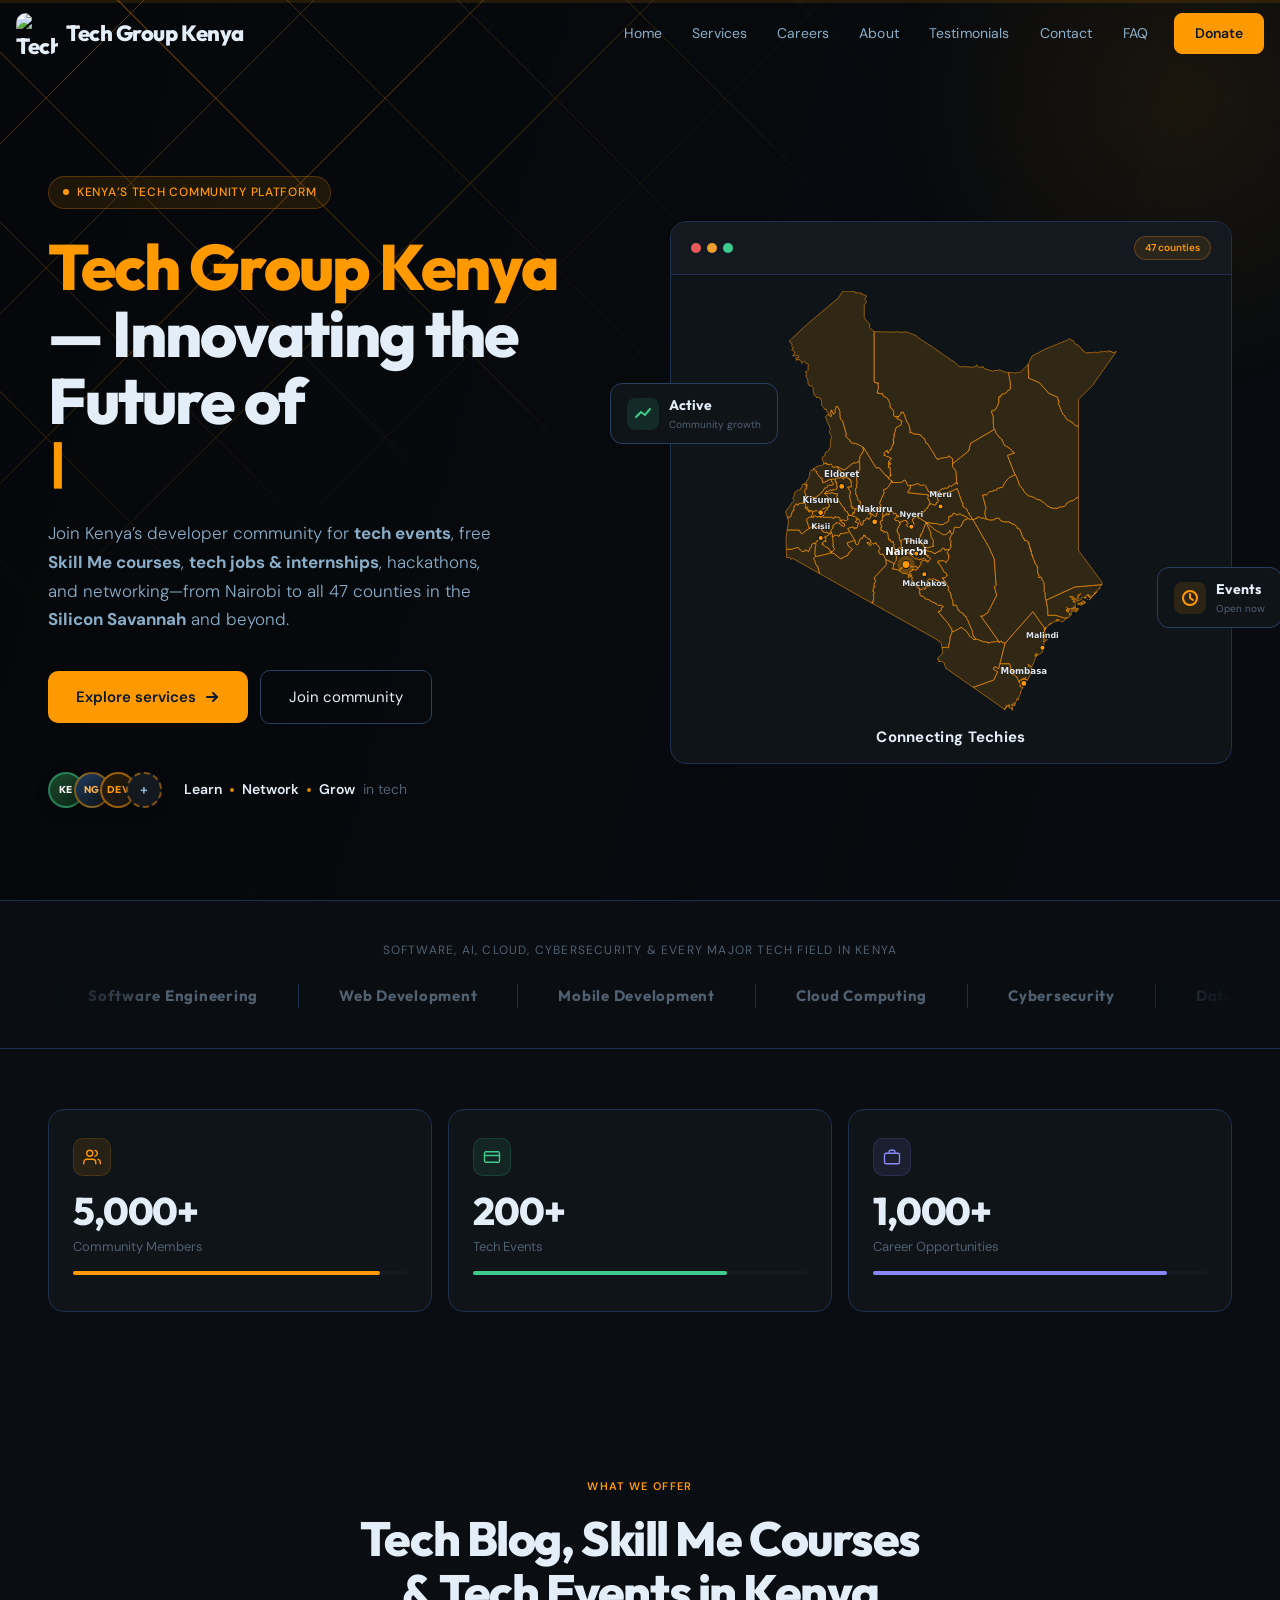
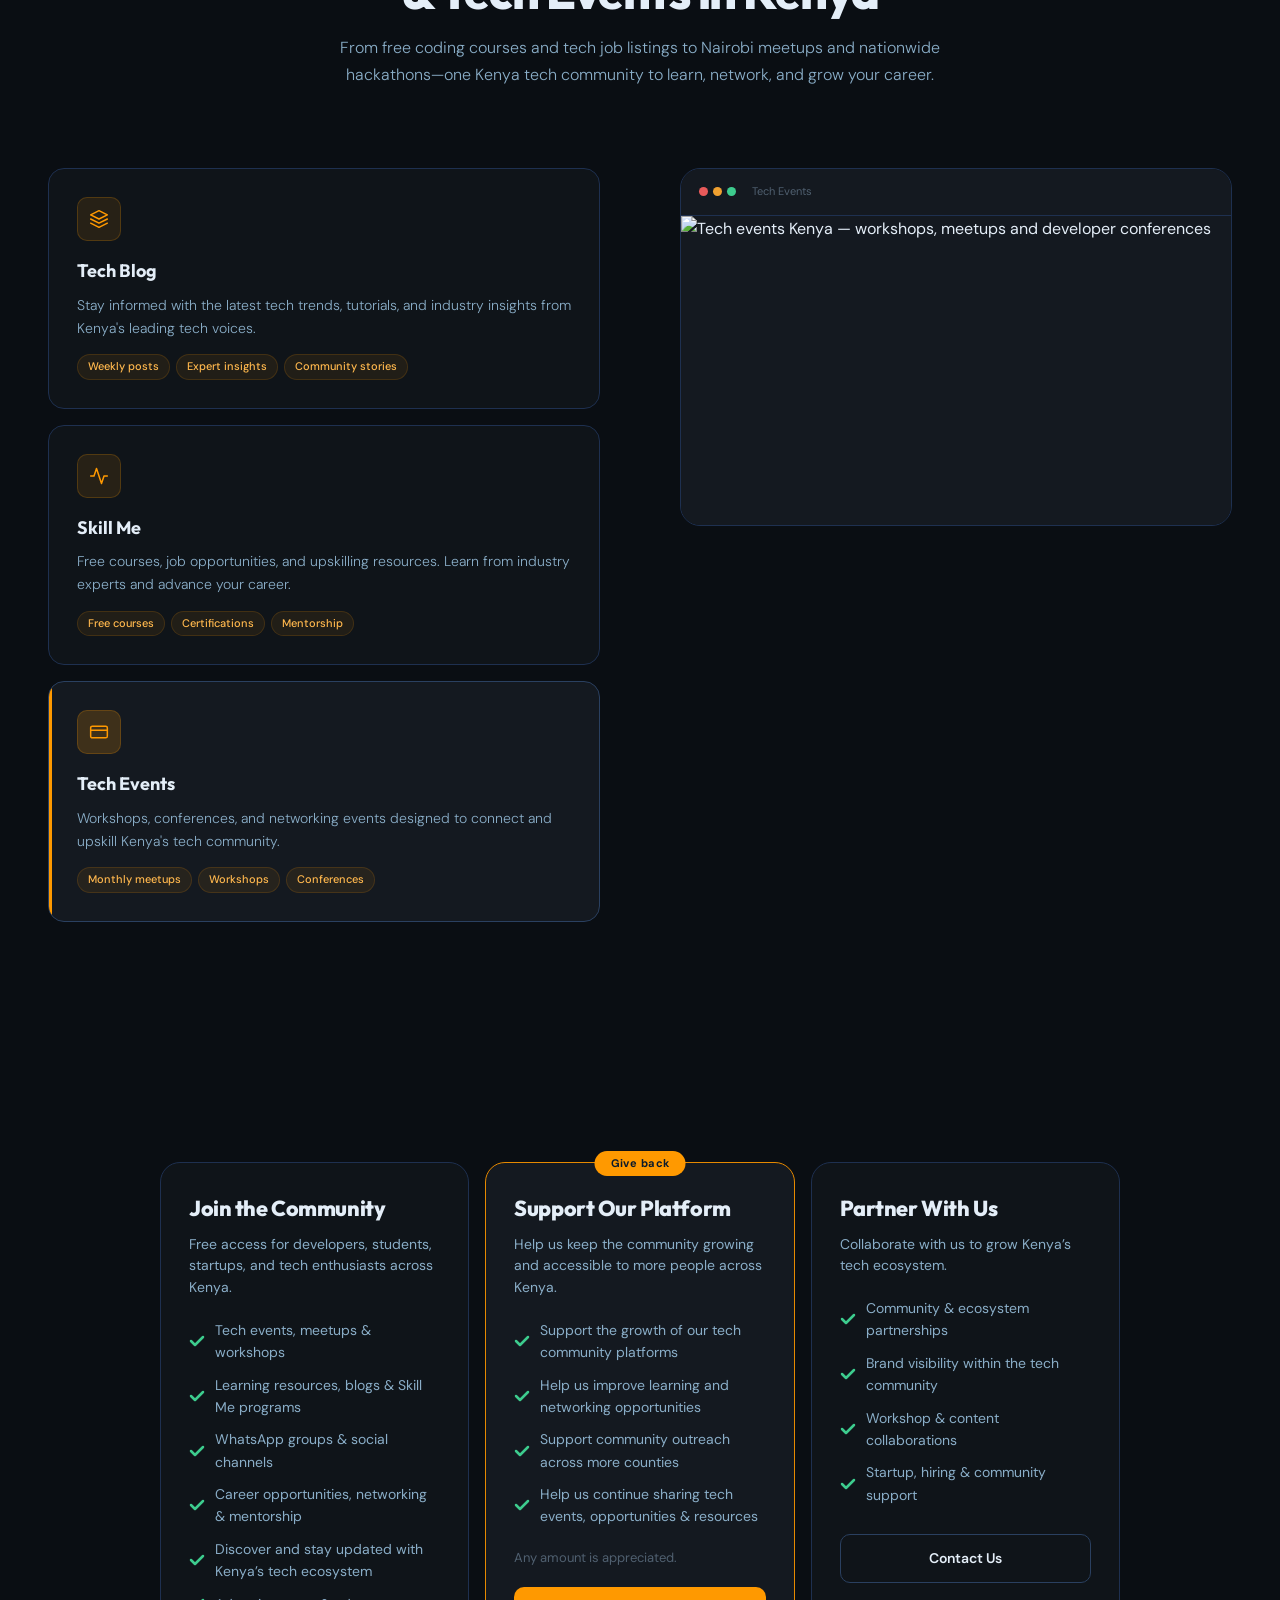
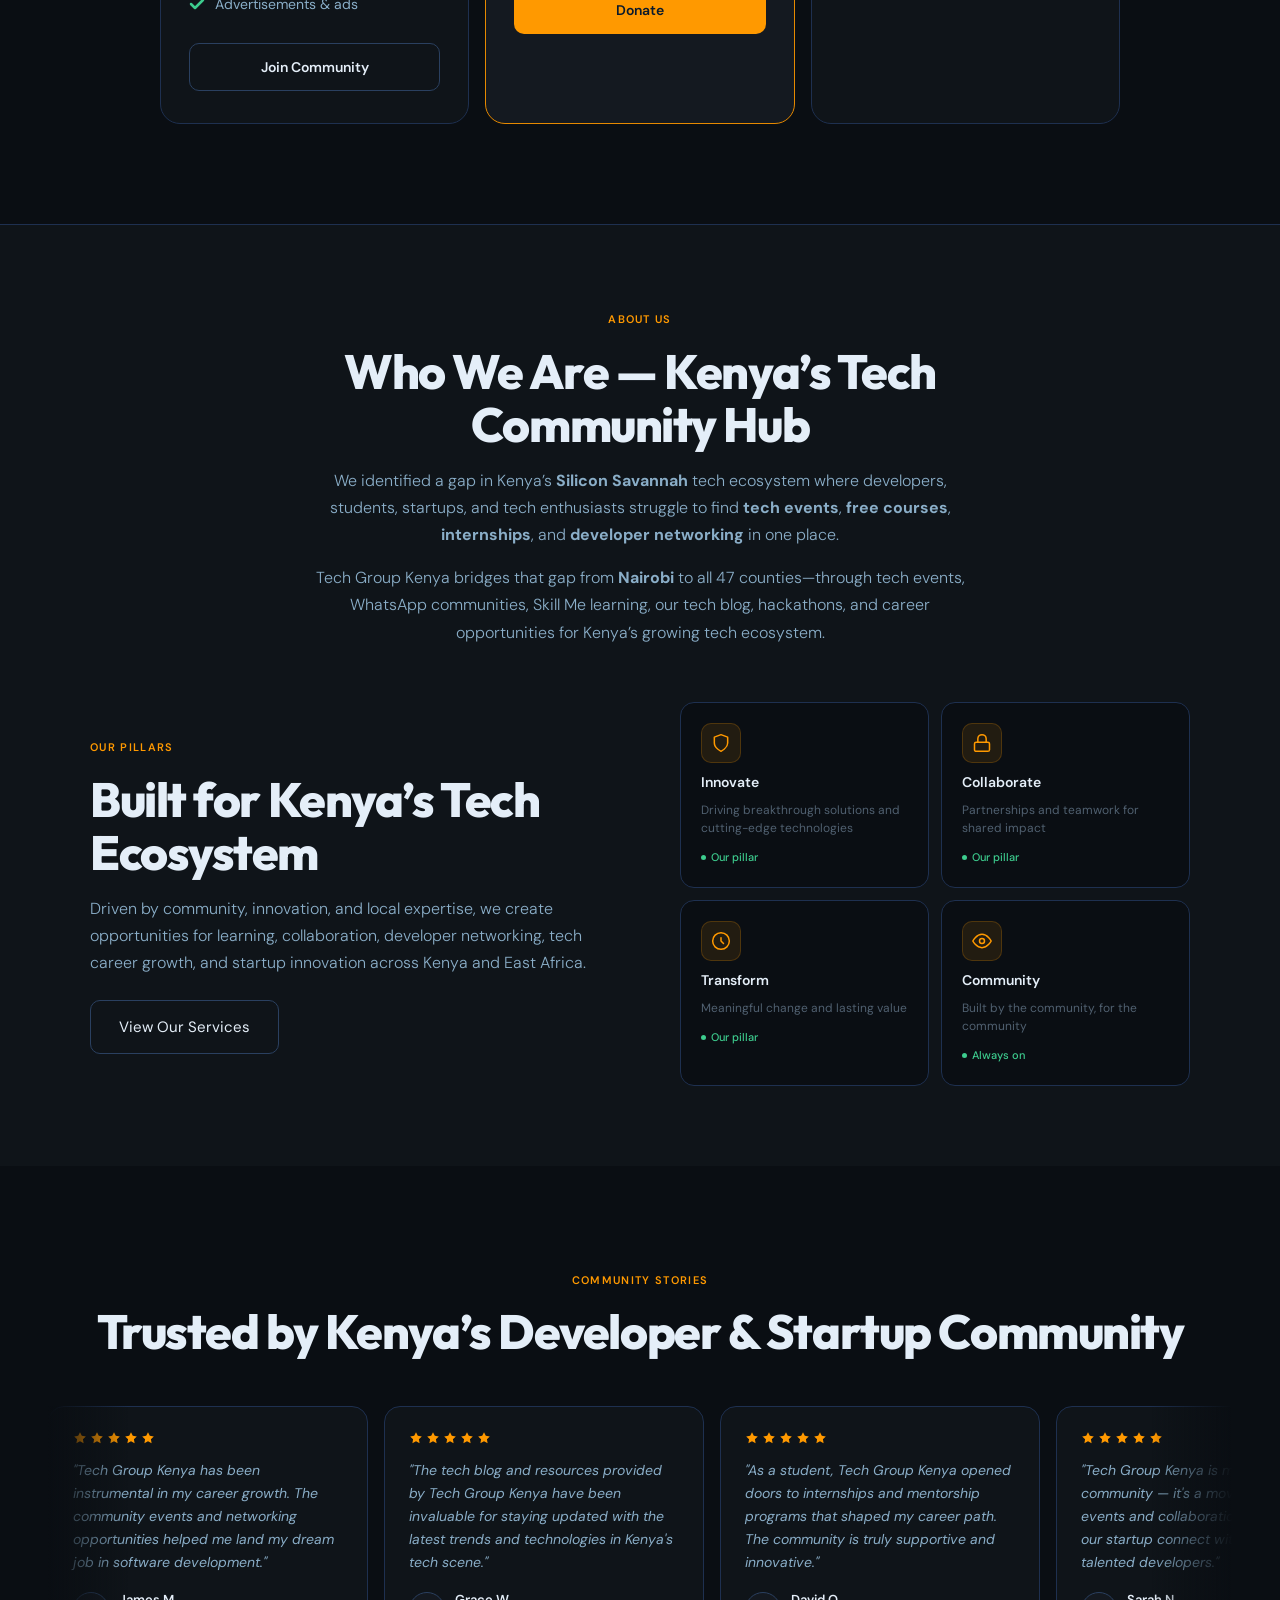
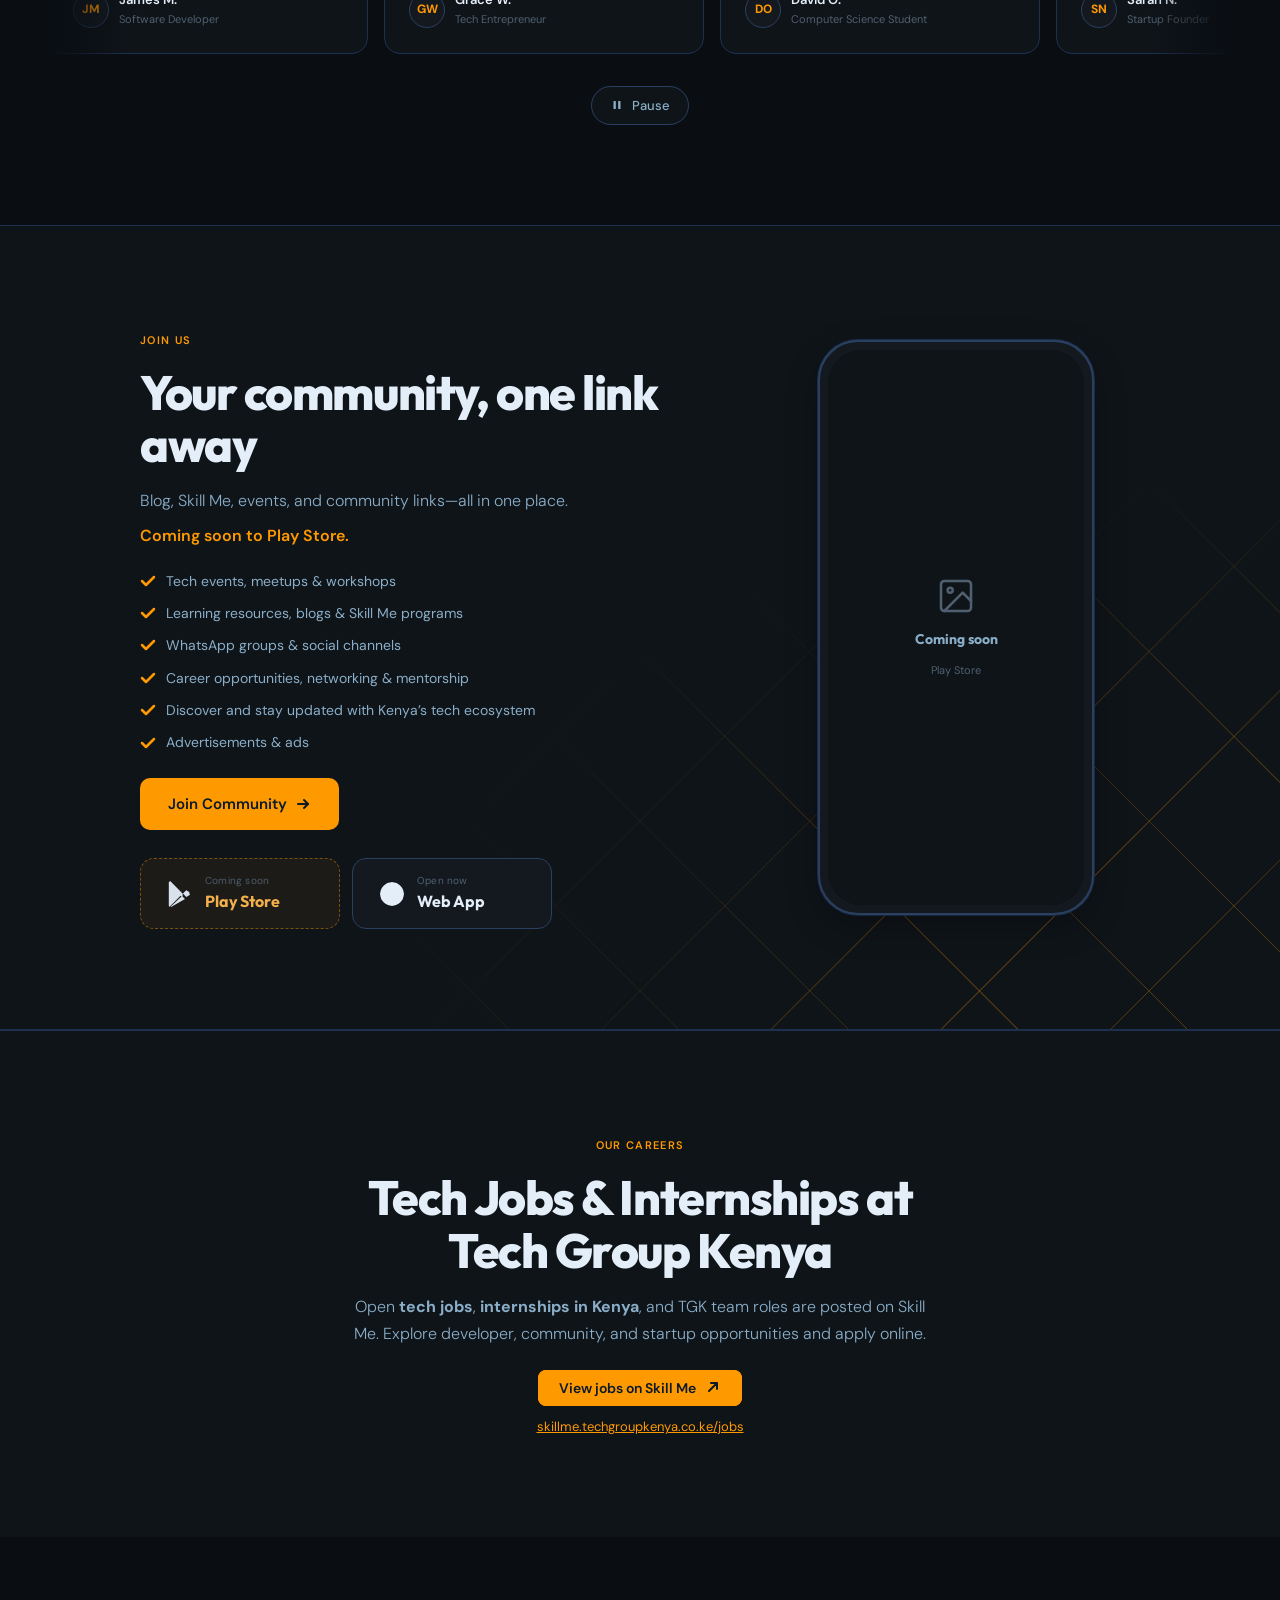
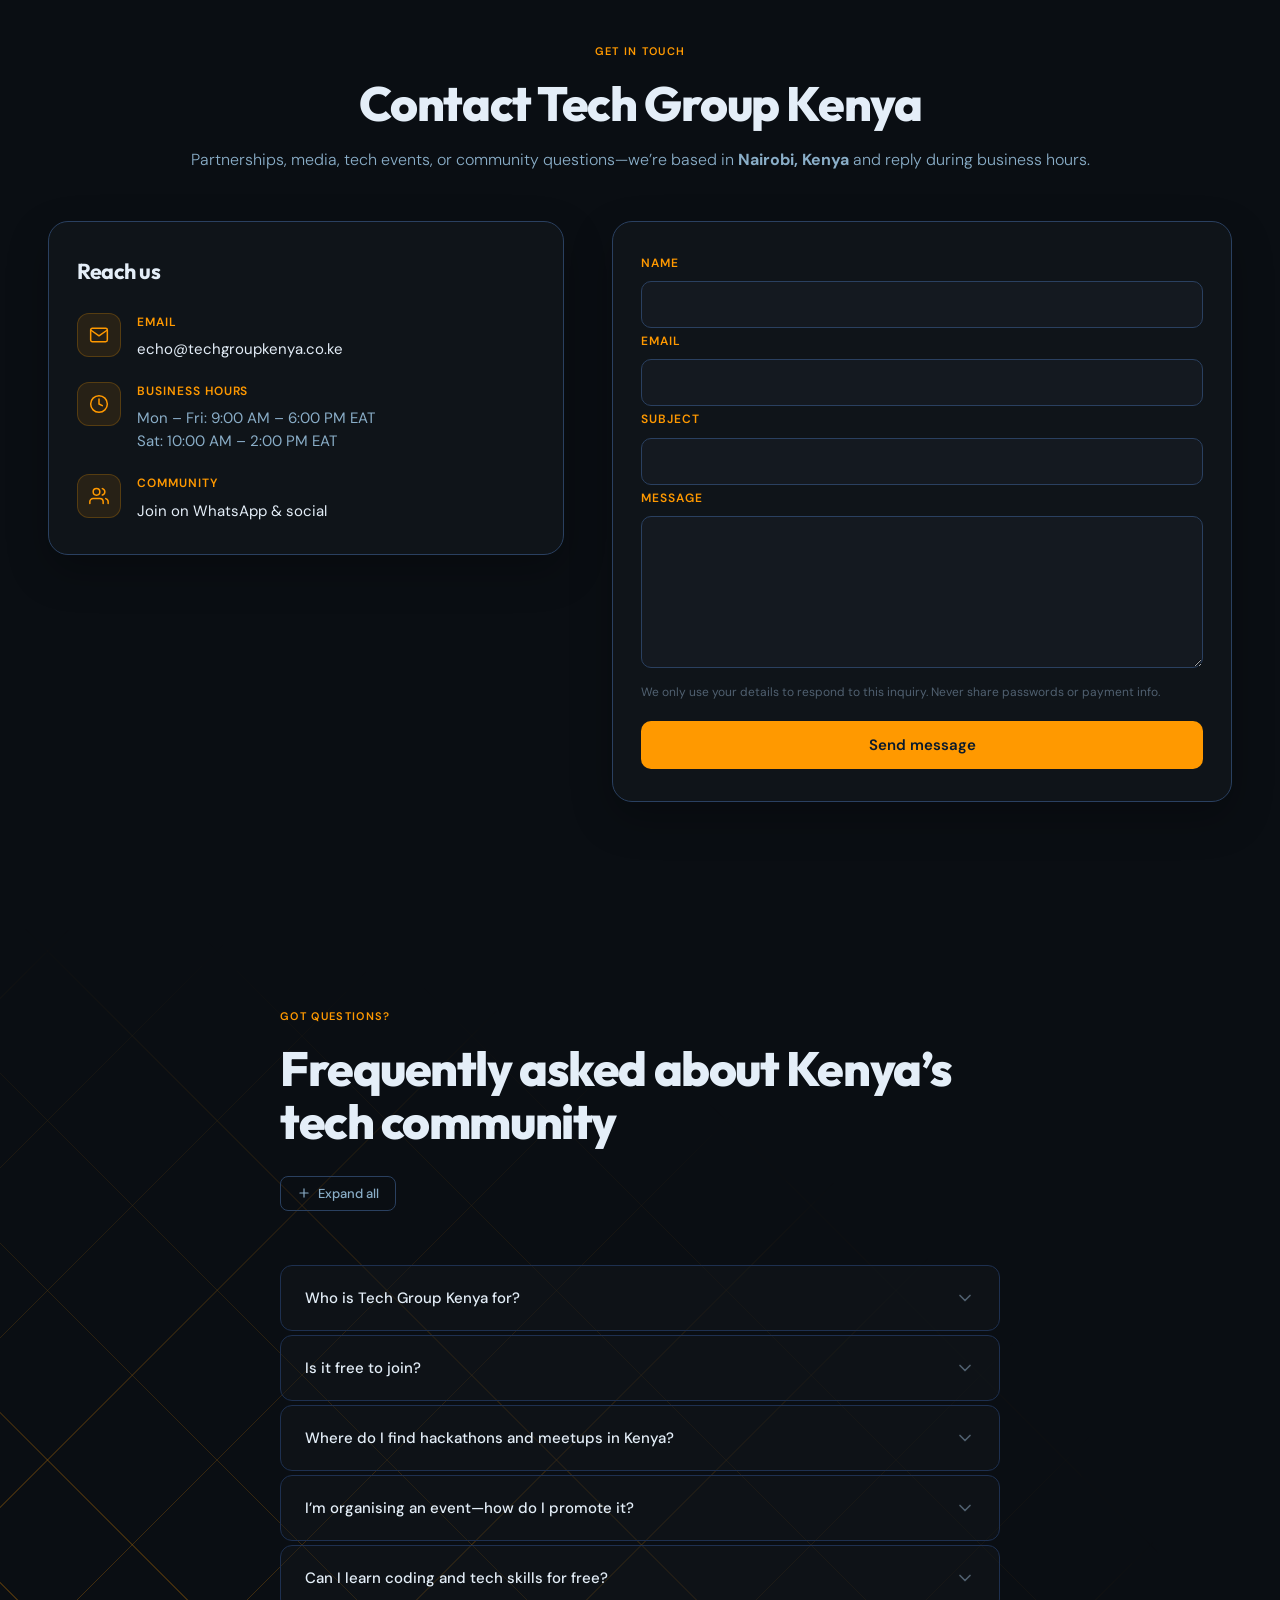
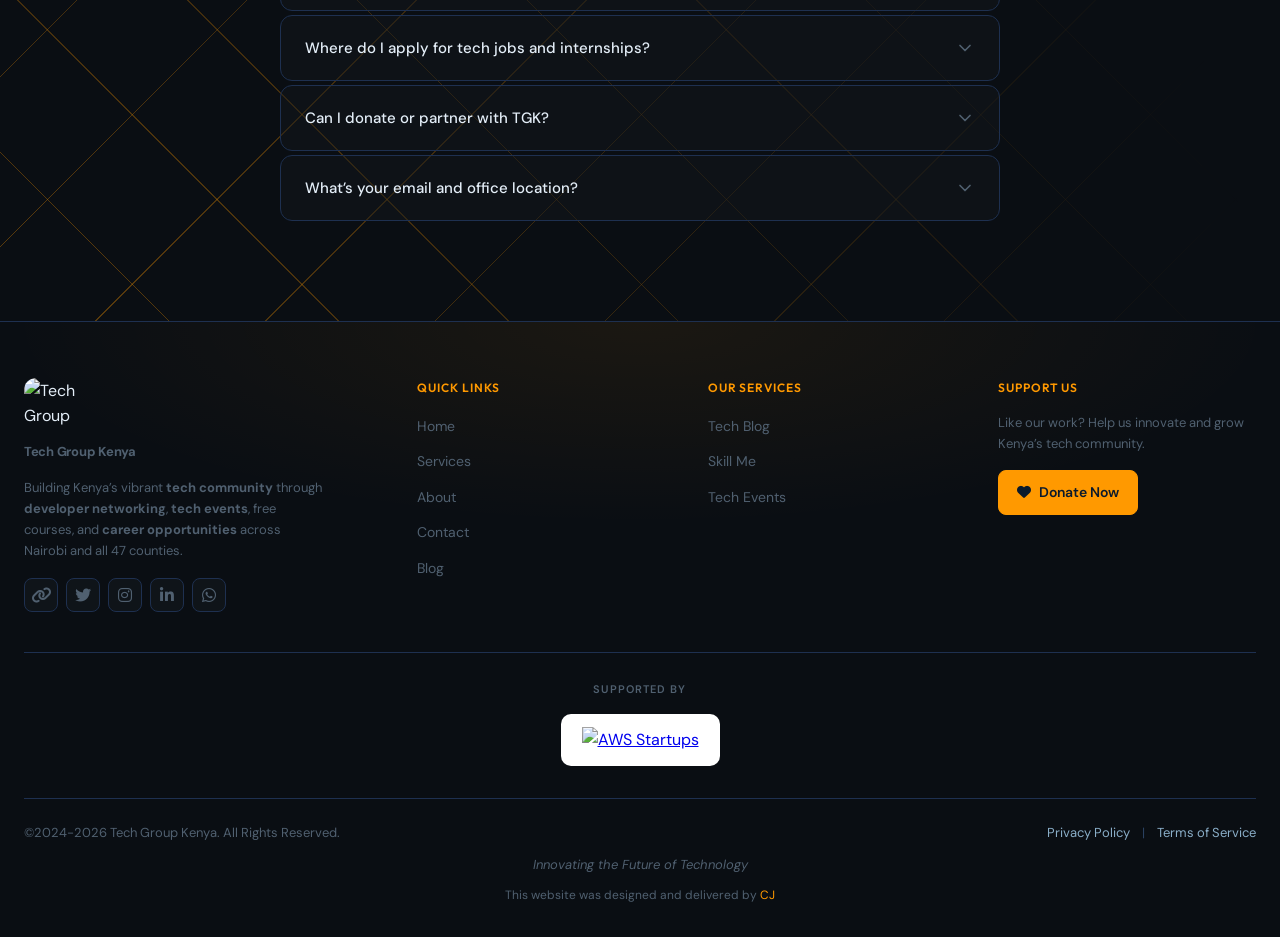
==== commit 829f08d6: "demo v4.0.0.0-added g-verifiction" ====
--- a/index.html
+++ b/index.html
@@ -9,6 +9,7 @@
 <meta name="author" content="Tech Group Kenya">
 <meta name="robots" content="index, follow, max-image-preview:large, max-snippet:-1, max-video-preview:-1">
 <meta name="googlebot" content="index, follow">
+<meta name="google-site-verification" content="feyg-umnDvPu2iBWxnMVCO_0Apwhuma9Q48yQHSAbYo">
 <link rel="canonical" href="https://techgroupkenya.co.ke/">
 <link rel="sitemap" type="application/xml" title="Sitemap" href="/sitemap.xml">
 <meta name="geo.region" content="KE-30">
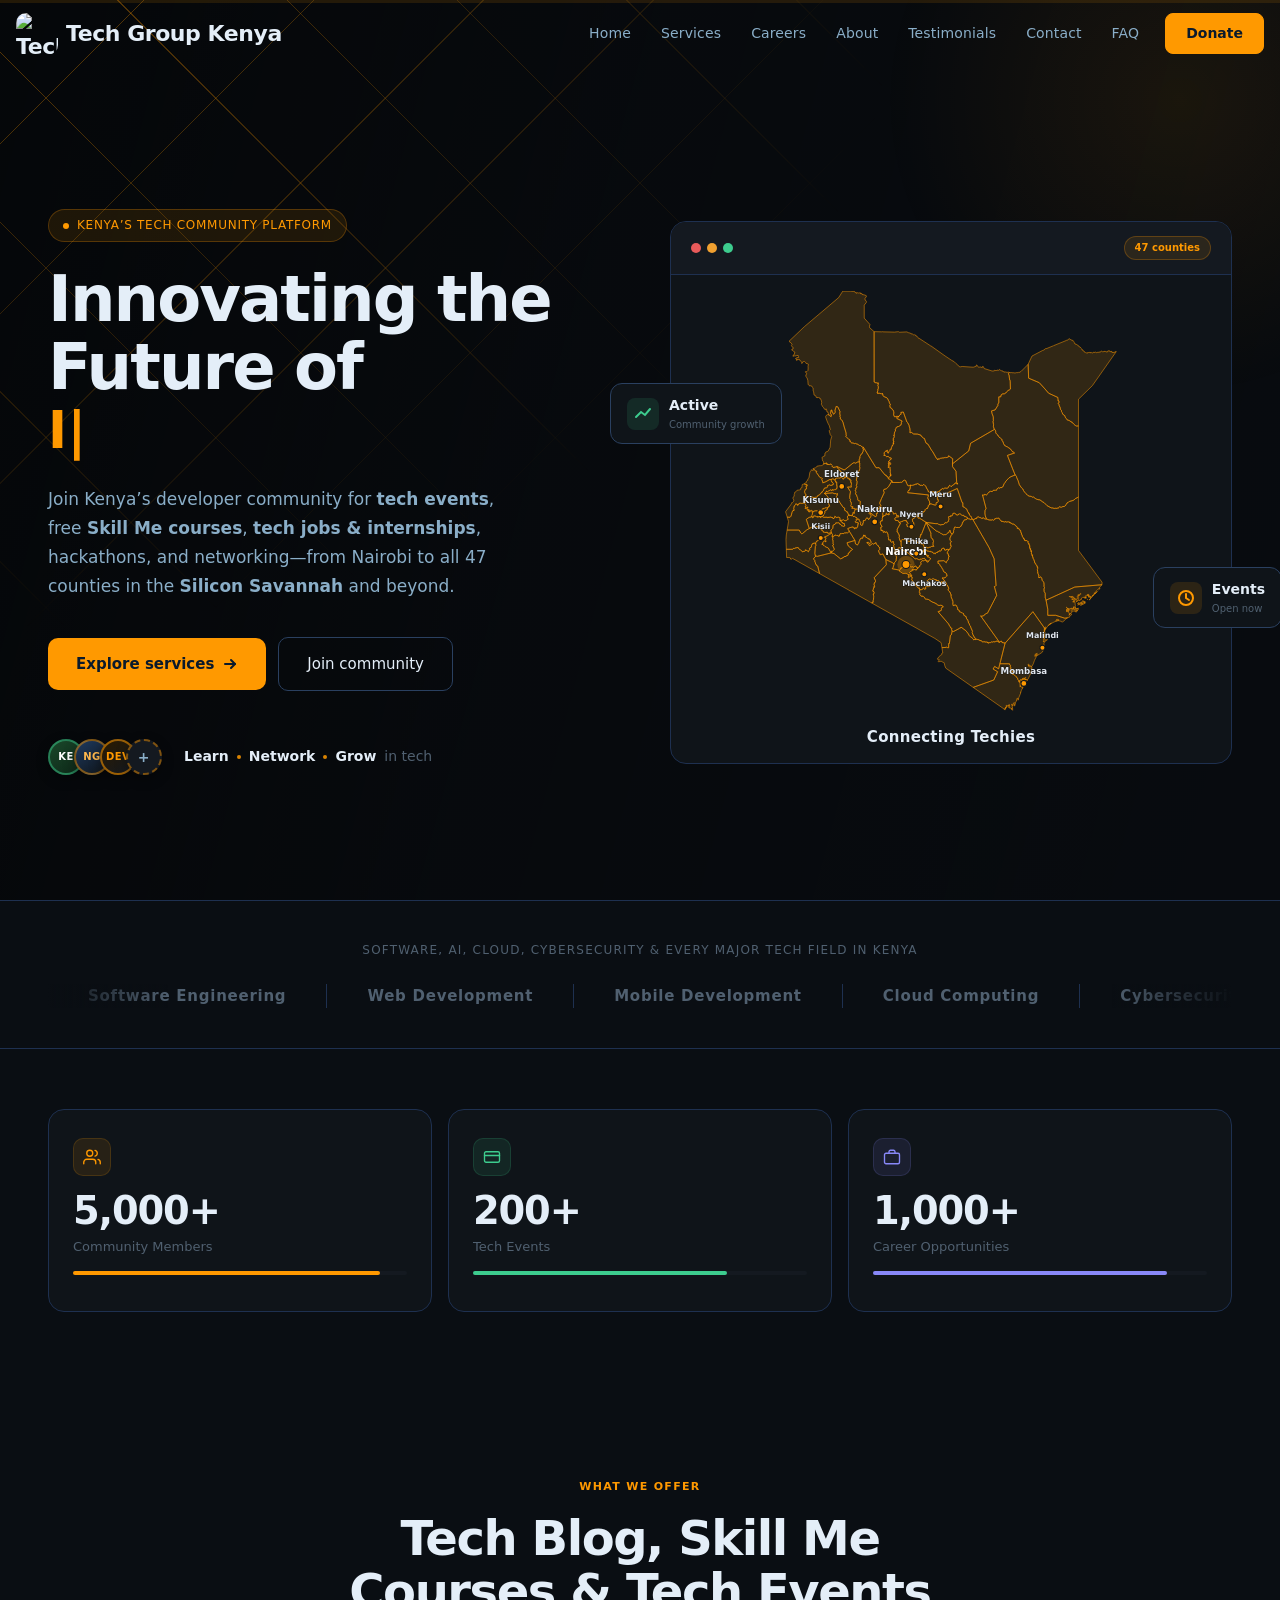
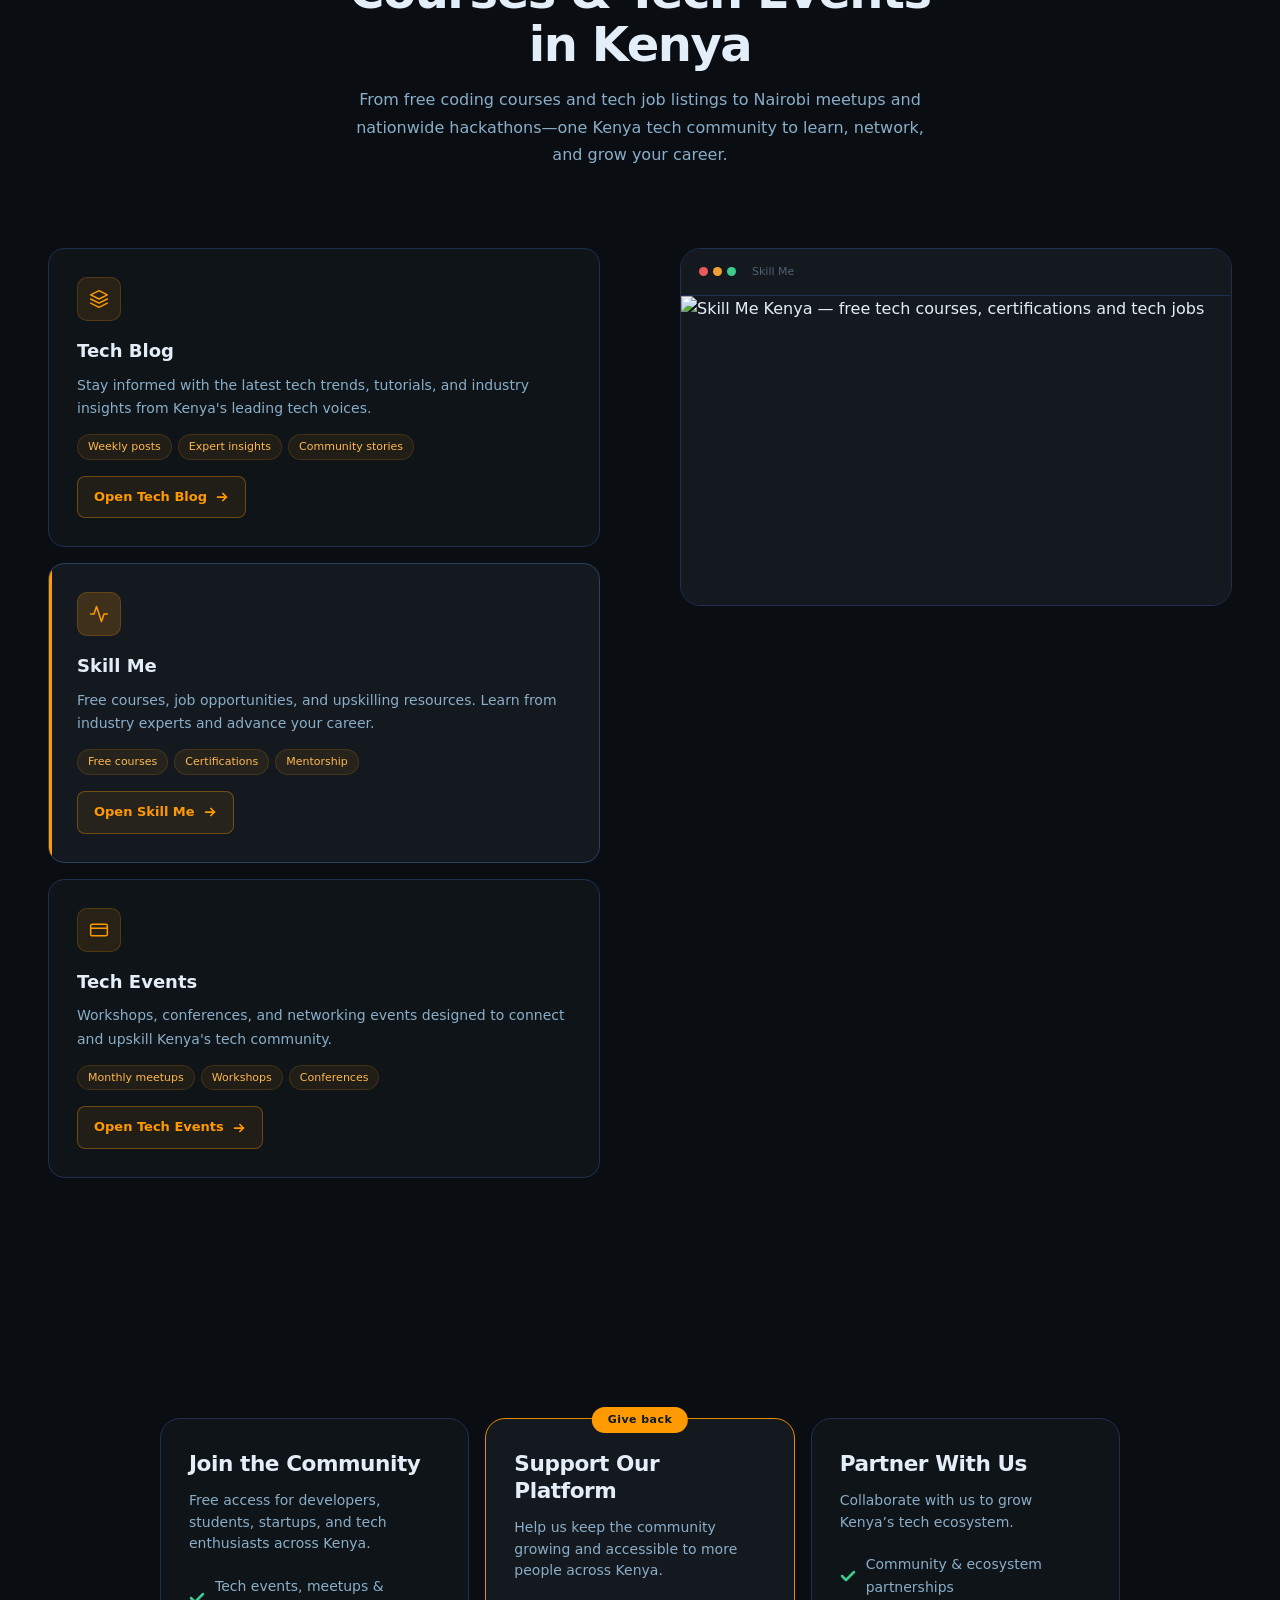
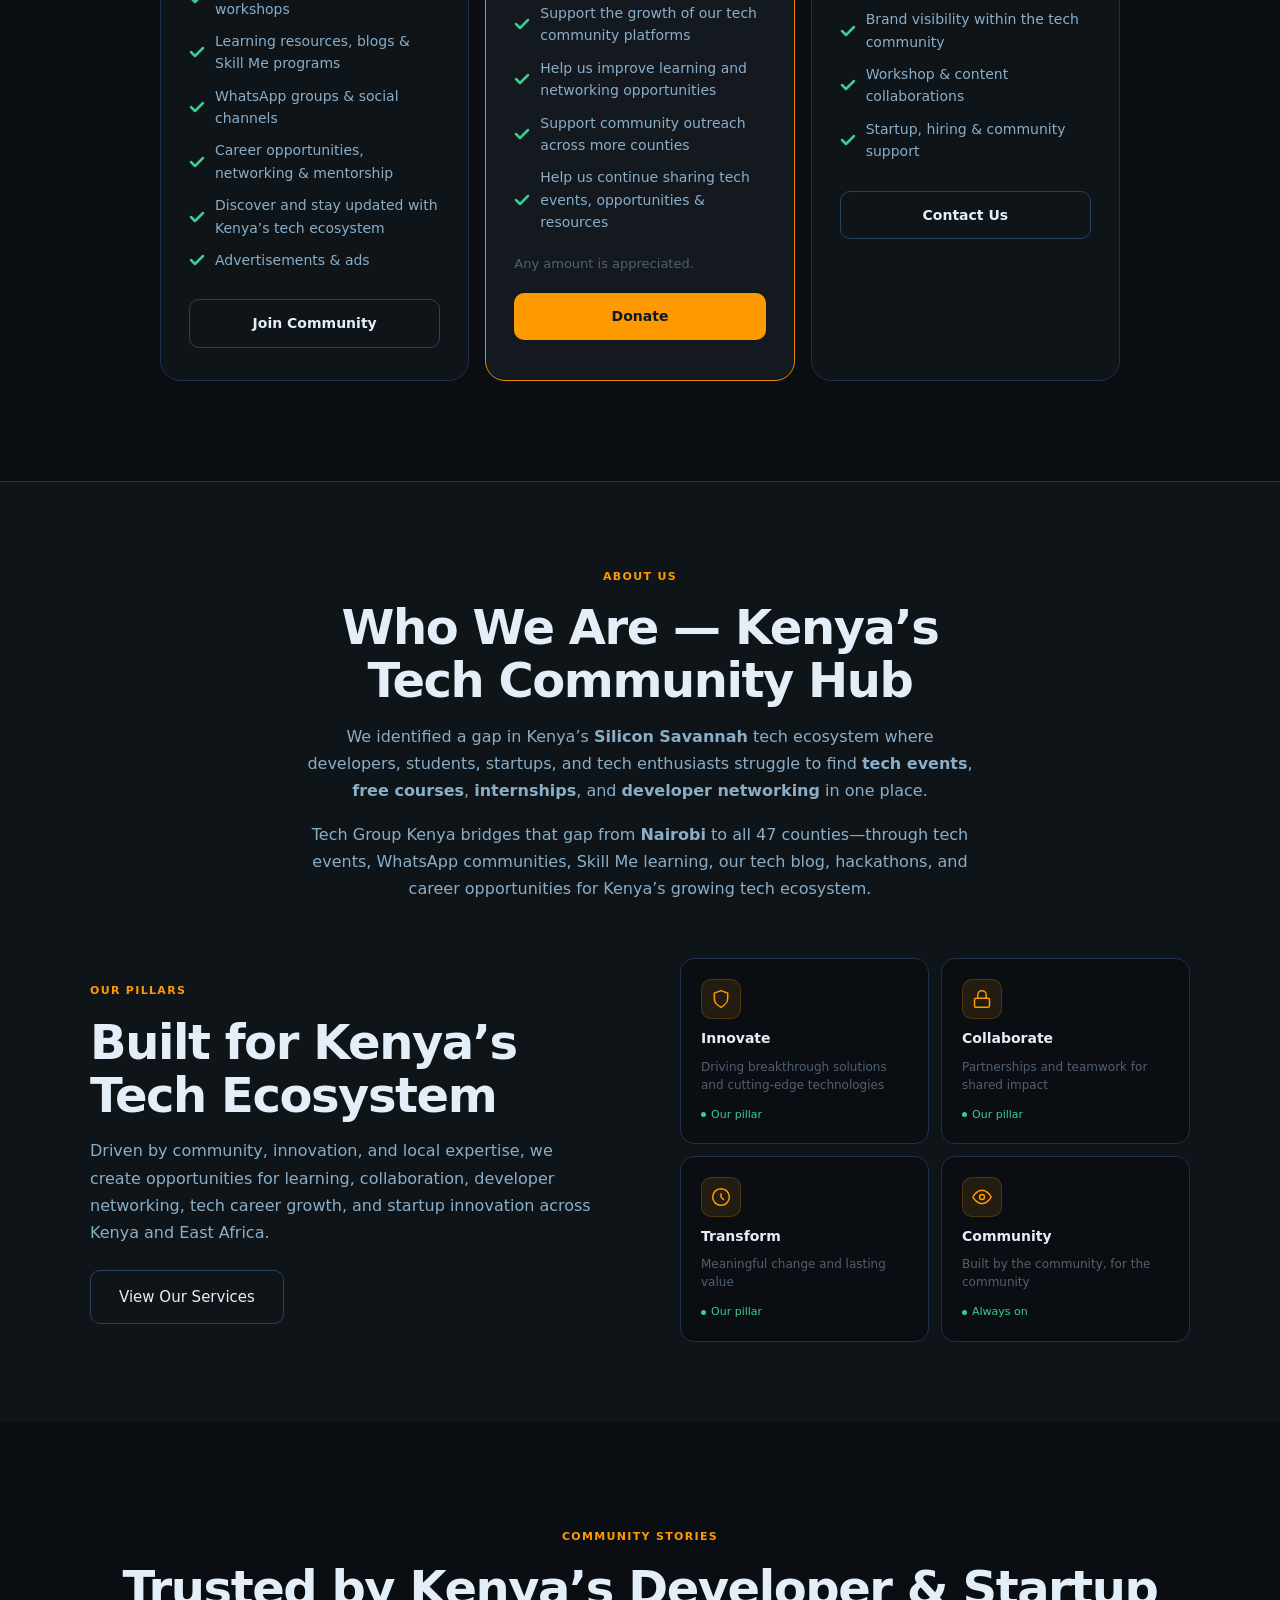
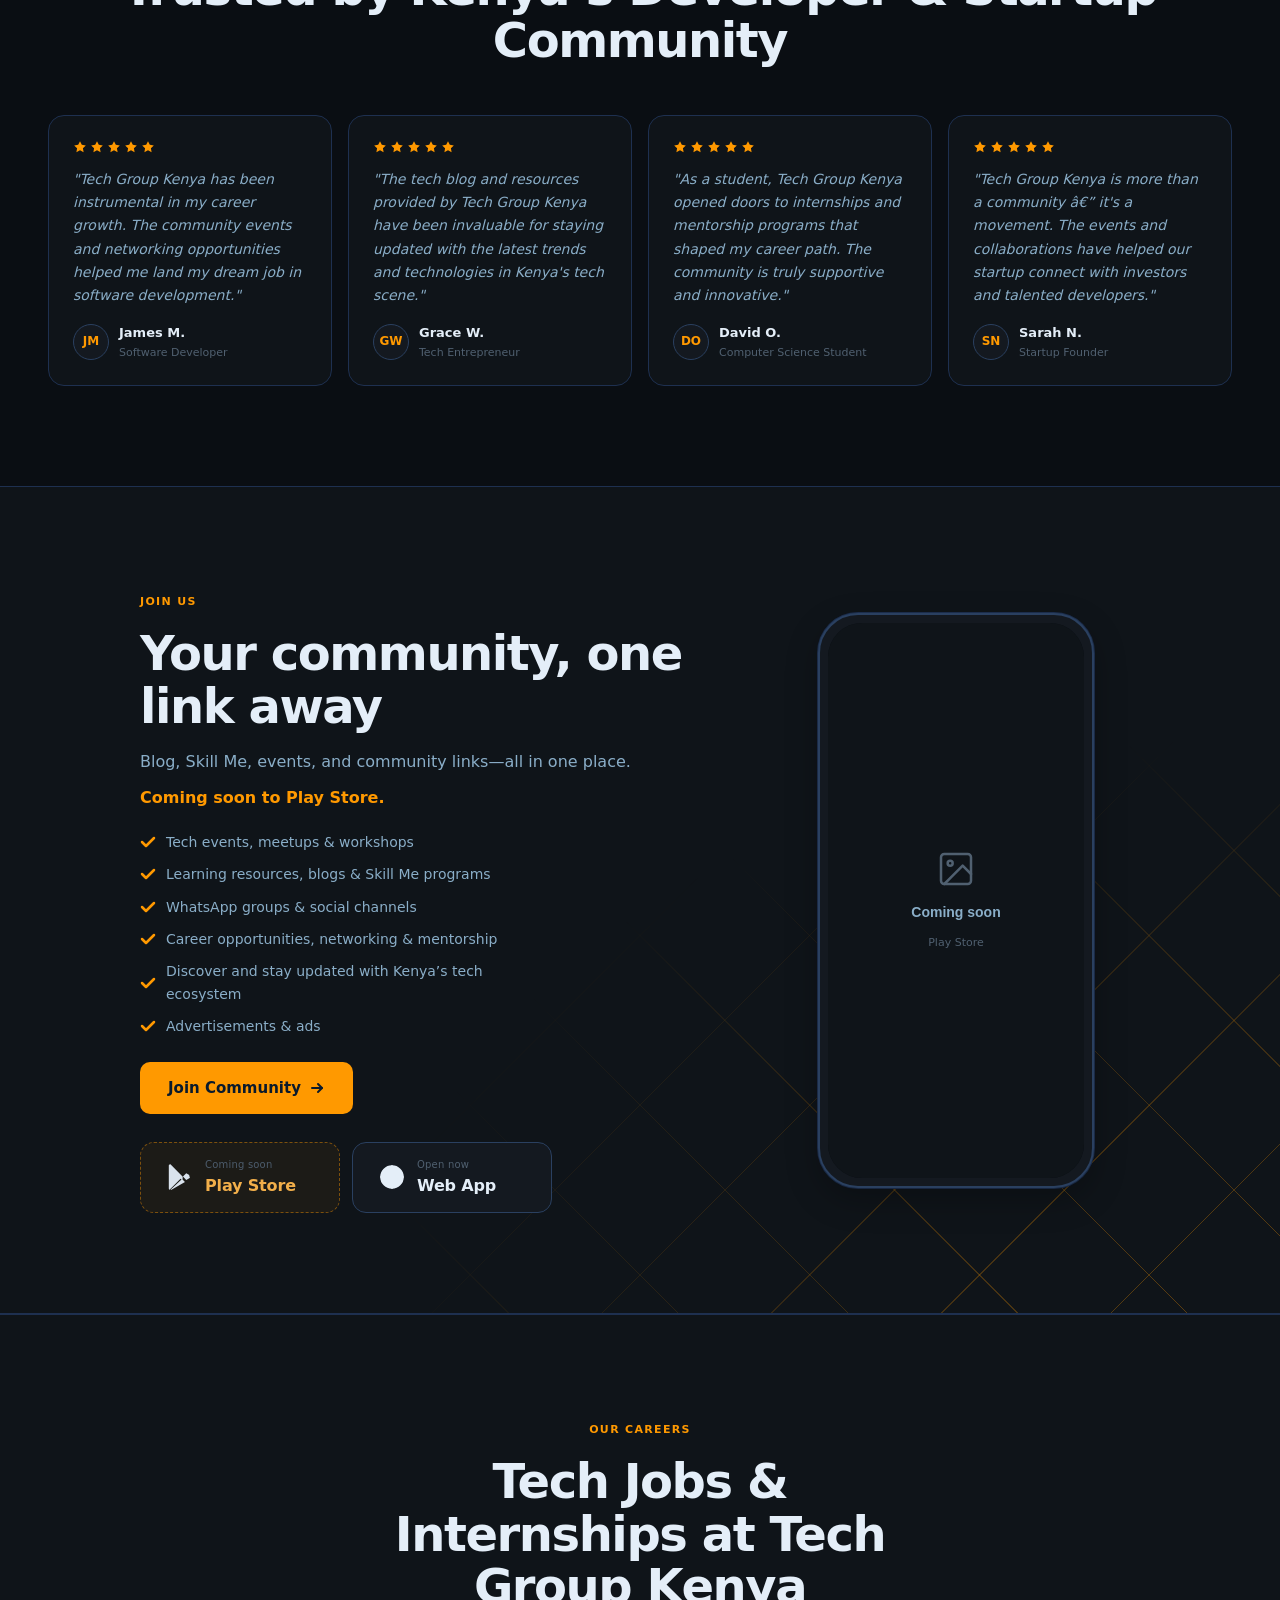
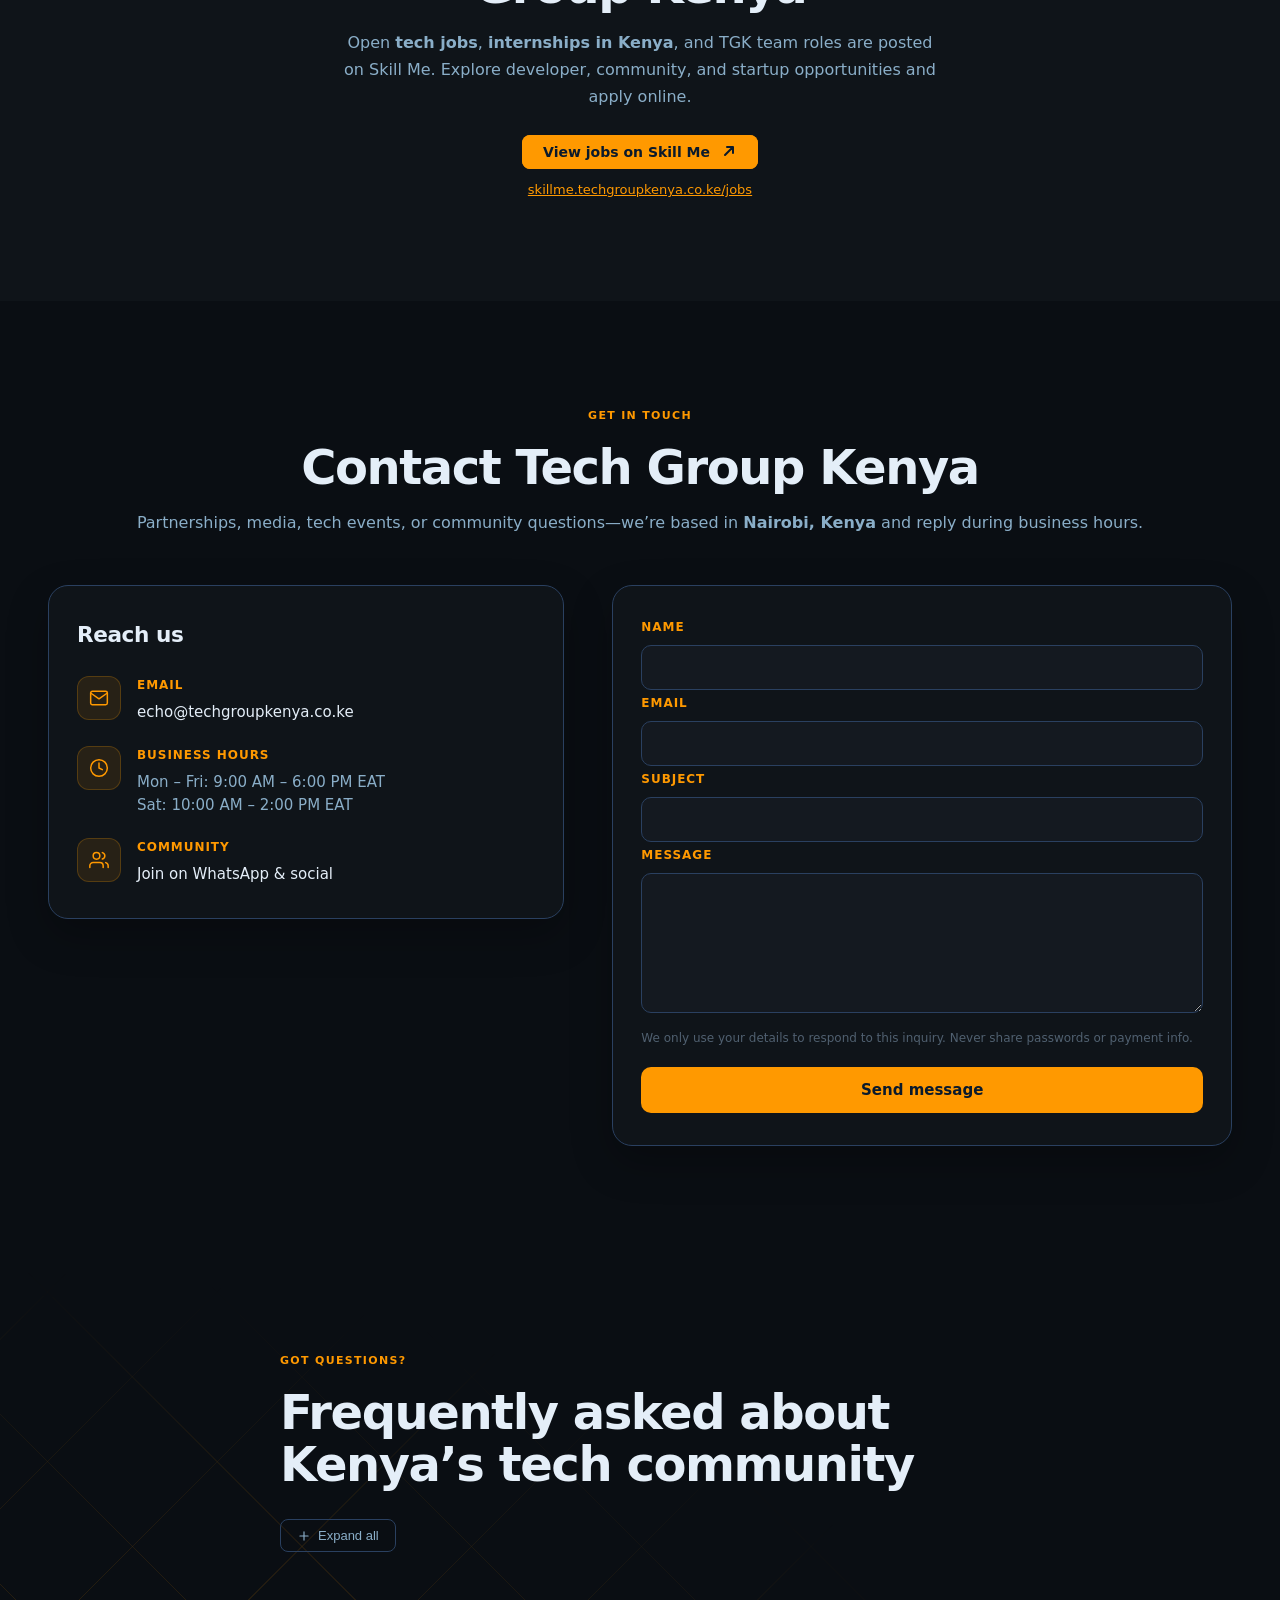
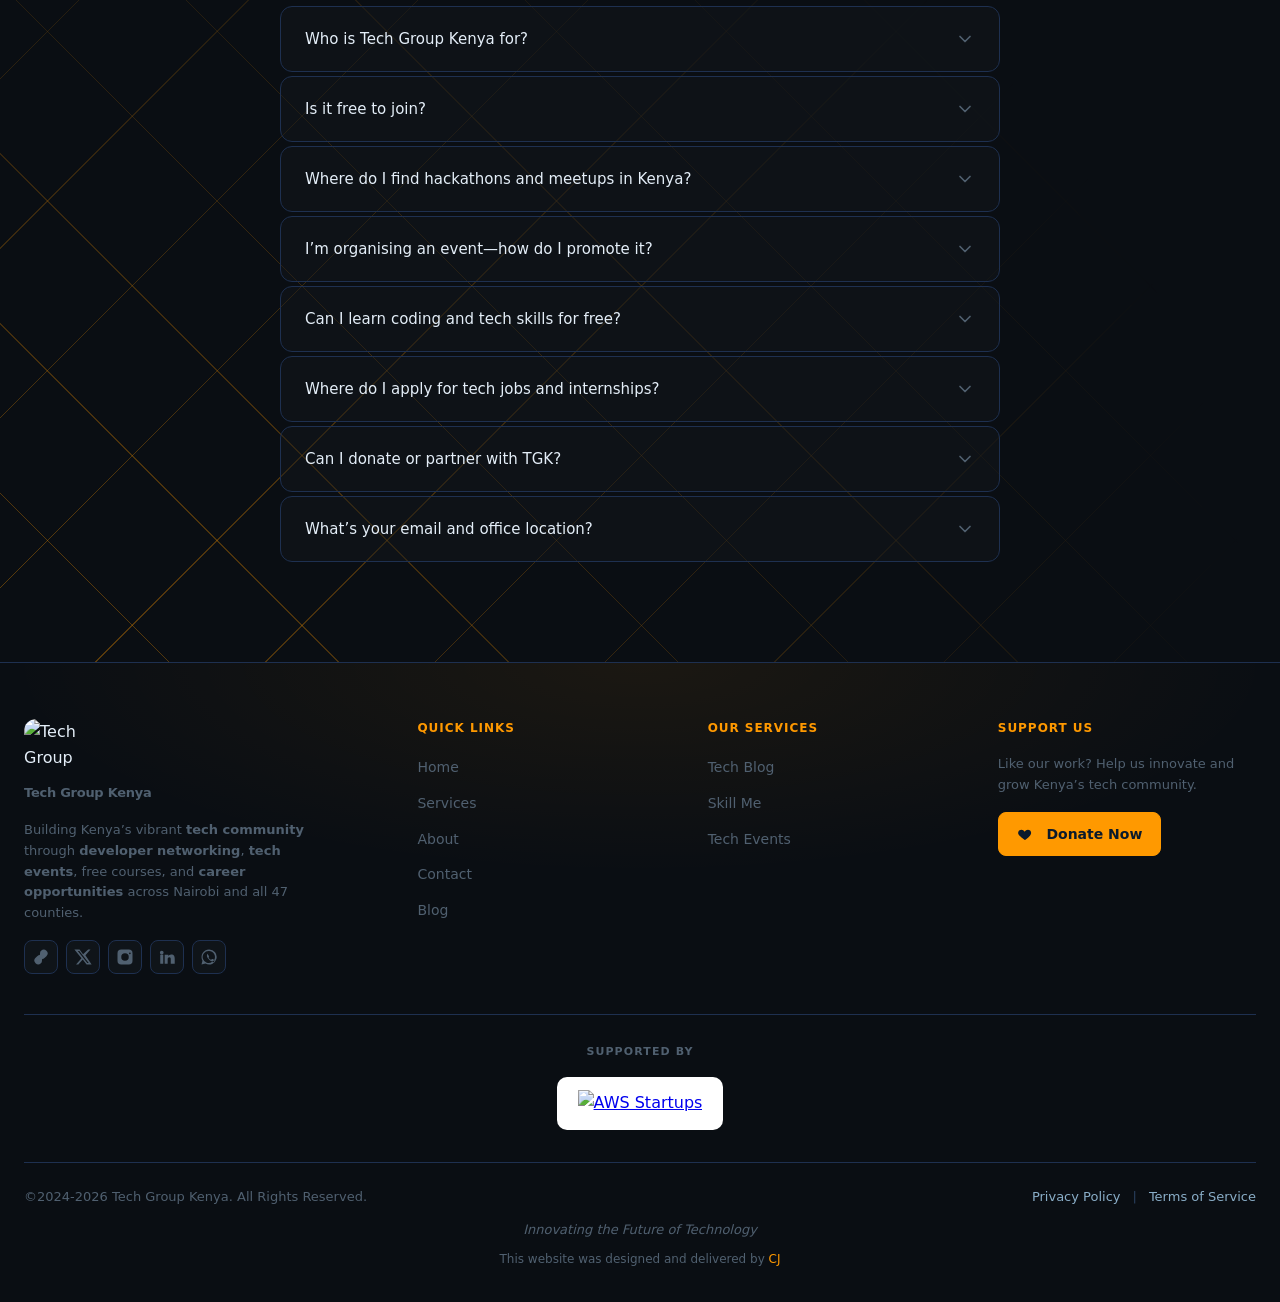
==== commit d5afd8c3: "prefinalrealse" ====
--- a/index.html
+++ b/index.html
@@ -3,7 +3,7 @@
 <head>
 <meta charset="UTF-8">
 <meta name="viewport" content="width=device-width, initial-scale=1.0, viewport-fit=cover">
-<title>Tech Group Kenya | Kenya Tech Community, Events, Jobs &amp; Courses</title>
+<title>Tech Group Kenya | Kenya Tech Community &amp; Jobs</title>
 <meta name="description" content="Join Kenya's leading tech community for developers, students &amp; startups—tech events in Nairobi, free Skill Me courses, hackathons, internships, tech jobs, networking &amp; career growth.">
 <meta name="keywords" content="Tech Group Kenya, Kenya tech community, tech events Kenya, developer community Nairobi, tech jobs Kenya, tech internships Kenya, hackathons Kenya, free tech courses Kenya, Skill Me Kenya, tech blog Kenya, Silicon Savannah, learn to code Kenya">
 <meta name="author" content="Tech Group Kenya">
@@ -21,7 +21,7 @@
 <meta property="og:site_name" content="Tech Group Kenya">
 <meta property="og:locale" content="en_KE">
 <meta property="og:url" content="https://techgroupkenya.co.ke/">
-<meta property="og:title" content="Tech Group Kenya | Kenya Tech Community, Events, Jobs &amp; Courses">
+<meta property="og:title" content="Tech Group Kenya | Kenya Tech Community &amp; Jobs">
 <meta property="og:description" content="Join Kenya's tech community—events, free courses, hackathons, internships, tech jobs &amp; networking for developers and startups nationwide.">
 <meta property="og:image" content="https://cdn.techgroupkenya.co.ke/images/Tgklogo.jpg">
 <meta property="og:image:type" content="image/jpeg">
@@ -46,7 +46,12 @@
         "url": "https://cdn.techgroupkenya.co.ke/images/Tgklogo.jpg"
       },
       "description": "Kenya's tech community platform connecting developers, students, and startups through tech events, free courses, blogs, hackathons, internships, and career opportunities.",
-      "email": "echo@techgroupkenya.co.ke",
+      "contactPoint": {
+        "@type": "ContactPoint",
+        "contactType": "customer support",
+        "url": "https://techgroupkenya.co.ke/#contact",
+        "availableLanguage": "English"
+      },
       "address": {
         "@type": "PostalAddress",
         "streetAddress": "Westlands",
@@ -88,7 +93,7 @@
       "@type": "WebPage",
       "@id": "https://techgroupkenya.co.ke/#webpage",
       "url": "https://techgroupkenya.co.ke/",
-      "name": "Tech Group Kenya | Kenya Tech Community, Events, Jobs & Courses",
+      "name": "Tech Group Kenya | Kenya Tech Community & Jobs",
       "description": "Join Kenya's leading tech community for developers, students and startups—tech events, free courses, hackathons, internships, tech jobs and career growth.",
       "isPartOf": { "@id": "https://techgroupkenya.co.ke/#website" },
       "about": { "@id": "https://techgroupkenya.co.ke/#organization" },
@@ -130,7 +135,7 @@
           "name": "I'm organising an event—how do I promote it?",
           "acceptedAnswer": {
             "@type": "Answer",
-            "text": "Submit your event on events.techgroupkenya.co.ke or email echo@techgroupkenya.co.ke so we can share it with Kenya's tech community."
+            "text": "Submit your event on events.techgroupkenya.co.ke or use the contact form at techgroupkenya.co.ke/#contact so we can share it with Kenya's tech community."
           }
         },
         {
@@ -162,7 +167,7 @@
           "name": "What's your email and office location?",
           "acceptedAnswer": {
             "@type": "Answer",
-            "text": "Email echo@techgroupkenya.co.ke or use the contact form on techgroupkenya.co.ke. We're based in Westlands, Nairobi."
+            "text": "Use the contact form at techgroupkenya.co.ke/#contact. We're based in Westlands, Nairobi."
           }
         }
       ]
@@ -172,21 +177,7 @@
 </script>
 <link rel="preconnect" href="https://cdn.techgroupkenya.co.ke" crossorigin>
 <link rel="preload" as="image" href="https://cdn.techgroupkenya.co.ke/images/hero1.jpg" fetchpriority="high">
-<link rel="preconnect" href="https://fonts.googleapis.com">
-<link rel="preconnect" href="https://fonts.gstatic.com" crossorigin>
-<link href="https://fonts.googleapis.com/css2?family=Outfit:wght@400;500;600;700;800&family=DM+Sans:ital,opsz,wght@0,9..40,300;0,9..40,400;0,9..40,500;1,9..40,300&display=swap" rel="stylesheet">
-<link rel="stylesheet" href="https://cdnjs.cloudflare.com/ajax/libs/font-awesome/6.0.0-beta3/css/all.min.css">
 <link rel="stylesheet" href="assets/tgk.css">
-<link rel="stylesheet" href="assets/tgk-single.css">
-<link rel="stylesheet" href="assets/tgk-loader.css">
-<!-- Google Analytics -->
-<script async src="https://www.googletagmanager.com/gtag/js?id=G-V6229JLDXD"></script>
-<script>
-  window.dataLayer = window.dataLayer || [];
-  function gtag(){dataLayer.push(arguments);}
-  gtag('js', new Date());
-  gtag('config', 'G-V6229JLDXD');
-</script>
 </head>
 <body>
 <a class="skip-link" href="#main-content">Skip to main content</a>
@@ -261,7 +252,7 @@
       Kenya&rsquo;s tech community platform
     </div>
     <h1 id="hero-heading">
-      <span class="hero-headline-lead"><span class="hero-brand">Tech Group Kenya</span> &mdash; Innovating the Future of</span>
+      <span class="hero-headline-lead">Innovating the Future of</span>
       <span class="hero-typewriter-line" aria-live="polite">
         <span class="typewriter" data-words="Technology,Innovation,Solutions,Development,Digital Transformation,AI &amp; ML,Cloud Computing,Software Engineering,Data Science,Cybersecurity,Mobile Apps,Web Development,Blockchain,IoT,DevOps"></span>
       </span>
@@ -381,6 +372,7 @@
           <span class="sc-pill">Expert insights</span>
           <span class="sc-pill">Community stories</span>
         </div>
+        <a href="https://blog.techgroupkenya.co.ke" class="sticky-card-cta" target="_blank" rel="noopener noreferrer">Open Tech Blog<svg viewBox="0 0 16 16" aria-hidden="true"><line x1="3" y1="8" x2="13" y2="8"/><polyline points="9,4 13,8 9,12"/></svg></a>
       </div>
 
       <div class="sticky-card" data-panel="1">
@@ -394,6 +386,7 @@
           <span class="sc-pill">Certifications</span>
           <span class="sc-pill">Mentorship</span>
         </div>
+        <a href="https://skillme.techgroupkenya.co.ke" class="sticky-card-cta" target="_blank" rel="noopener noreferrer">Open Skill Me<svg viewBox="0 0 16 16" aria-hidden="true"><line x1="3" y1="8" x2="13" y2="8"/><polyline points="9,4 13,8 9,12"/></svg></a>
       </div>
 
       <div class="sticky-card" data-panel="2">
@@ -407,6 +400,7 @@
           <span class="sc-pill">Workshops</span>
           <span class="sc-pill">Conferences</span>
         </div>
+        <a href="https://events.techgroupkenya.co.ke" class="sticky-card-cta" target="_blank" rel="noopener noreferrer">Open Tech Events<svg viewBox="0 0 16 16" aria-hidden="true"><line x1="3" y1="8" x2="13" y2="8"/><polyline points="9,4 13,8 9,12"/></svg></a>
       </div>
 
     </div>
@@ -476,7 +470,7 @@
         <li><svg viewBox="0 0 16 16"><polyline points="2,8 6,12 14,4"/></svg>Help us continue sharing tech events, opportunities &amp; resources</li>
       </ul>
       <p class="tgk-donate-note">Any amount is appreciated.</p>
-      <a href="https://paystack.shop/pay/techgroupkenya-support" class="price-btn price-btn-primary" target="_blank" rel="noopener">Donate</a>
+      <a href="https://paystack.shop/pay/techgroupkenya-support" class="price-btn price-btn-primary" target="_blank" rel="noopener nofollow">Donate</a>
     </div>
     <div class="price-card">
       <div class="price-amount tgk-price-title">Partner With Us</div>
@@ -542,12 +536,6 @@
   </div>
   <div class="testi-track-wrap">
     <div class="testi-track" id="testiTrack"></div>
-  </div>
-  <div style="display:flex;justify-content:center;margin-top:32px">
-    <button id="testiToggle" onclick="toggleTestimonials()" aria-label="Pause testimonials" style="background:var(--bg2);border:1px solid var(--border2);color:var(--text2);padding:10px 18px;border-radius:24px;cursor:pointer;display:flex;align-items:center;gap:8px;font-family:'DM Sans',sans-serif;font-size:13px;font-weight:500;transition:border-color .5s var(--silk),color .5s var(--silk)">
-      <svg id="testiIcon" width="14" height="14" fill="currentColor" stroke="none" viewBox="0 0 24 24"><rect x="6" y="5" width="4" height="14" rx="1"/><rect x="14" y="5" width="4" height="14" rx="1"/></svg>
-      <span id="testiLabel">Pause</span>
-    </button>
   </div>
 </section>
 
@@ -629,7 +617,7 @@
         </div>
         <div class="tgk-contact-details">
           <strong>Email</strong>
-          <p><a href="mailto:echo@techgroupkenya.co.ke">echo@techgroupkenya.co.ke</a></p>
+          <p><a href="#contact" class="tgk-email tgk-email-pending">Email us</a></p>
         </div>
       </div>
       <div class="contact-info-row">
@@ -722,7 +710,7 @@
       </div>
       <div class="faq-item">
         <div class="faq-q"><span class="faq-q-text">I&rsquo;m organising an event&mdash;how do I promote it?</span><svg class="faq-chevron" viewBox="0 0 24 24" aria-hidden="true"><polyline points="6,9 12,15 18,9"/></svg></div>
-        <div class="faq-a">Submit your event on <a href="https://events.techgroupkenya.co.ke" target="_blank" rel="noopener">Tech Events</a> or email <a href="mailto:echo@techgroupkenya.co.ke">echo@techgroupkenya.co.ke</a> so we can share it with Kenya&rsquo;s tech community.</div>
+        <div class="faq-a">Submit your event on <a href="https://events.techgroupkenya.co.ke" target="_blank" rel="noopener">Tech Events</a> or <a href="#contact" class="tgk-email tgk-email-pending" data-tgk-email-label="email us">email us</a> so we can share it with Kenya&rsquo;s tech community.</div>
       </div>
       <div class="faq-item">
         <div class="faq-q"><span class="faq-q-text">Can I learn coding and tech skills for free?</span><svg class="faq-chevron" viewBox="0 0 24 24" aria-hidden="true"><polyline points="6,9 12,15 18,9"/></svg></div>
@@ -734,11 +722,11 @@
       </div>
       <div class="faq-item">
         <div class="faq-q"><span class="faq-q-text">Can I donate or partner with TGK?</span><svg class="faq-chevron" viewBox="0 0 24 24" aria-hidden="true"><polyline points="6,9 12,15 18,9"/></svg></div>
-        <div class="faq-a"><a href="https://paystack.shop/pay/techgroupkenya-support" target="_blank" rel="noopener">Donate</a> at Paystack or <a href="#contact">contact us</a> about sponsorships and collaborations.</div>
+        <div class="faq-a"><a href="https://paystack.shop/pay/techgroupkenya-support" target="_blank" rel="noopener nofollow">Donate</a> at Paystack or <a href="#contact">contact us</a> about sponsorships and collaborations.</div>
       </div>
       <div class="faq-item">
         <div class="faq-q"><span class="faq-q-text">What&rsquo;s your email and office location?</span><svg class="faq-chevron" viewBox="0 0 24 24" aria-hidden="true"><polyline points="6,9 12,15 18,9"/></svg></div>
-        <div class="faq-a">Email <a href="mailto:echo@techgroupkenya.co.ke">echo@techgroupkenya.co.ke</a> or use the <a href="#contact">contact form</a>. We&rsquo;re based in Westlands, Nairobi.</div>
+        <div class="faq-a"><a href="#contact" class="tgk-email tgk-email-pending" data-tgk-email-label="Email us">Email us</a> or use the <a href="#contact">contact form</a>. We&rsquo;re based in Westlands, Nairobi.</div>
       </div>
     </div>
   </div>
@@ -753,11 +741,11 @@
         <p class="tgk-footer-brand-name">Tech Group Kenya</p>
         <p>Building Kenya&rsquo;s vibrant <strong>tech community</strong> through <strong>developer networking</strong>, <strong>tech events</strong>, free courses, and <strong>career opportunities</strong> across Nairobi and all 47 counties.</p>
         <div class="tgk-social-icons">
-          <a href="https://redirect.techgroupkenya.co.ke/" target="_blank" rel="noopener" aria-label="Linktree"><i class="fas fa-link"></i></a>
-          <a href="https://x.com/TechGroupKenya" target="_blank" rel="noopener" aria-label="Twitter"><i class="fab fa-twitter"></i></a>
-          <a href="https://instagram.com/techgroup_Kenya" target="_blank" rel="noopener" aria-label="Instagram"><i class="fab fa-instagram"></i></a>
-          <a href="https://linkedin.com/company/techgroupkenya" target="_blank" rel="noopener" aria-label="LinkedIn"><i class="fab fa-linkedin-in"></i></a>
-          <a href="https://redirect.techgroupkenya.co.ke/7FJI7o" target="_blank" rel="noopener" aria-label="WhatsApp"><i class="fab fa-whatsapp"></i></a>
+          <a href="https://redirect.techgroupkenya.co.ke/" target="_blank" rel="noopener nofollow" aria-label="Linktree"><svg class="tgk-icon" viewBox="0 0 24 24" fill="currentColor" aria-hidden="true"><path d="M10 13a5 5 0 0 0 7.07 0l2.12-2.12a5 5 0 1 0-7.07-7.07L11 5.05"/><path d="M14 11a5 5 0 0 0-7.07 0L4.81 13.12a5 5 0 1 0 7.07 7.07L13 18.95"/></svg></a>
+          <a href="https://x.com/TechGroupKenya" target="_blank" rel="noopener nofollow" aria-label="Twitter"><svg class="tgk-icon" viewBox="0 0 24 24" fill="currentColor" aria-hidden="true"><path d="M18.9 2H22l-6.8 7.8L23.5 22h-6.7l-5.2-6.8L5.8 22H2.7l7.3-8.4L.5 2h6.9l4.7 6.2L18.9 2zm-1.2 18h1.9L7.1 4.1H5.1l12.6 15.9z"/></svg></a>
+          <a href="https://instagram.com/techgroup_Kenya" target="_blank" rel="noopener nofollow" aria-label="Instagram"><svg class="tgk-icon" viewBox="0 0 24 24" fill="currentColor" aria-hidden="true"><path d="M7 2h10a5 5 0 0 1 5 5v10a5 5 0 0 1-5 5H7a5 5 0 0 1-5-5V7a5 5 0 0 1 5-5zm5 5a5 5 0 1 0 0 10 5 5 0 0 0 0-10zm6.5-.9a1.1 1.1 0 1 0 0 2.2 1.1 1.1 0 0 0 0-2.2z"/></svg></a>
+          <a href="https://linkedin.com/company/techgroupkenya" target="_blank" rel="noopener nofollow" aria-label="LinkedIn"><svg class="tgk-icon" viewBox="0 0 24 24" fill="currentColor" aria-hidden="true"><path d="M4.98 3.5a2.5 2.5 0 1 1 0 5 2.5 2.5 0 0 1 0-5zM3 9h4v12H3V9zm7 0h3.8v1.7h.1c.5-1 1.8-2.1 3.7-2.1 4 0 4.7 2.6 4.7 6v6.4H17v-5.7c0-1.4 0-3.1-1.9-3.1-1.9 0-2.2 1.5-2.2 3v5.8h-4V9z"/></svg></a>
+          <a href="https://redirect.techgroupkenya.co.ke/7FJI7o" target="_blank" rel="noopener nofollow" aria-label="WhatsApp"><svg class="tgk-icon" viewBox="0 0 24 24" fill="currentColor" aria-hidden="true"><path d="M12 2a10 10 0 0 0-8.7 14.9L2 22l5.3-1.3A10 10 0 1 0 12 2zm0 2a8 8 0 0 1 6.9 12l.3.5-.5 2.4-2.4-.5A8 8 0 1 1 12 4zm-1.1 3.5c-.2 0-.5.1-.7.4-.3.3-1 1-1 2.4s1 2.8 1.2 3c.2.2 2 3.2 4.9 4.3.7.2 1.2.2 1.6.1.4-.1 1.4-.6 1.6-1.1.2-.5.2-1 .1-1.1-.1-.1-.5-.2-1.1-.4s-1.1-.4-1.2-.4-.3-.1-.5.1-.6.8-.7.9-.3.2-.5.1c-.2-.1-.9-.3-1.8-1.1-.7-.6-1.1-1.4-1.3-1.6-.1-.2 0-.3.1-.5l.3-.3c.1-.1.2-.2.2-.3.1-.1.1-.2 0-.3l-.8-1.9c-.2-.5-.4-.4-.7-.4z"/></svg></a>
         </div>
       </div>
       <div class="tgk-footer-section">
@@ -781,13 +769,13 @@
       <div class="tgk-footer-section">
         <h3>Support Us</h3>
         <p>Like our work? Help us innovate and grow Kenya&rsquo;s tech community.</p>
-        <a href="#donate" class="btn-primary tgk-footer-donate"><i class="fas fa-heart"></i> Donate Now</a>
+        <a href="#donate" class="btn-primary tgk-footer-donate"><svg class="tgk-icon" viewBox="0 0 24 24" fill="currentColor" aria-hidden="true"><path d="M12 21s-6.7-4.35-9.33-8.03C.53 10.22 2.42 5.5 6.5 5.5c2.11 0 3.89 1.22 5 3 1.11-1.78 2.89-3 5-3 4.08 0 5.97 4.72 3.83 7.47C18.7 16.65 12 21 12 21z"/></svg> Donate Now</a>
       </div>
     </div>
     <div class="tgk-footer-sponsors" aria-label="Sponsors">
       <p class="tgk-footer-sponsors-label">Supported by</p>
       <div class="tgk-sponsor-logos">
-        <a href="https://aws.amazon.com/startups/" class="tgk-sponsor-logo" target="_blank" rel="noopener noreferrer" aria-label="AWS Startups">
+        <a href="https://aws.amazon.com/startups/" class="tgk-sponsor-logo" target="_blank" rel="noopener noreferrer nofollow" aria-label="AWS Startups">
           <img src="https://cdn.techgroupkenya.co.ke/images/aws%20startups.png" alt="AWS Startups" width="220" height="48" loading="lazy" decoding="async">
         </a>
       </div>
@@ -802,58 +790,11 @@
         </div>
       </div>
       <p class="tgk-footer-tagline">Innovating the Future of Technology</p>
-      <p class="tgk-footer-credit">This website was designed and delivered by <a href="https://cj.html-5.me" target="_blank" rel="noopener">CJ</a></p>
+      <p class="tgk-footer-credit">This website was designed and delivered by <a href="https://cj.html-5.me" target="_blank" rel="noopener nofollow">CJ</a></p>
     </div>
   </div>
 </footer>
 
-<script src="scripts/tgk-loader.js"></script>
-<script src="scripts/tgk.js"></script>
-<script src="scripts/tgk-contact-form.js"></script>
-<script>
-  window.formspree =
-    window.formspree ||
-    function () {
-      (formspree.q = formspree.q || []).push(arguments);
-    };
-  formspree('initForm', {
-    formElement: '#tgk-contact-form',
-    formId: 'xaqknboz',
-    onInit: function (ctx) {
-      if (window.TGK_CONTACT) window.TGK_CONTACT.bindGuards(ctx.form);
-    },
-    onSubmit: function (ctx) {
-      if (!window.TGK_CONTACT) return;
-      var result = window.TGK_CONTACT.validateContactForm(ctx.form);
-      if (result.ok) window.TGK_CONTACT.setFormLoading(ctx.form, true);
-    },
-    onSuccess: function (ctx) {
-      if (window.TGK_CONTACT) {
-        window.TGK_CONTACT.setFormLoading(ctx.form, false);
-        window.TGK_CONTACT.recordSubmit();
-      }
-    },
-    onError: function (ctx) {
-      if (window.TGK_CONTACT) window.TGK_CONTACT.setFormLoading(ctx.form, false);
-    },
-    onFailure: function (ctx) {
-      if (window.TGK_CONTACT) window.TGK_CONTACT.setFormLoading(ctx.form, false);
-    },
-  });
-</script>
-<script src="https://unpkg.com/@formspree/ajax@1" defer></script>
-<!-- Brevo Conversations -->
-<script>
-(function (d, w, c) {
-  w.BrevoConversationsID = '68d578416ba9efa18304da65';
-  w[c] = w[c] || function () {
-    (w[c].q = w[c].q || []).push(arguments);
-  };
-  var s = d.createElement('script');
-  s.async = true;
-  s.src = 'https://conversations-widget.brevo.com/brevo-conversations.js';
-  if (d.head) d.head.appendChild(s);
-})(document, window, 'BrevoConversations');
-</script>
+<script src="scripts/tgk.js" defer></script>
 </body>
 </html>
--- a/assets/tgk.css
+++ b/assets/tgk.css
@@ -19,12 +19,14 @@
   --silk:cubic-bezier(0.16,1,0.3,1);
   --silk-fast:cubic-bezier(0.25,1,0.4,1);
   --max-w:1280px;
+  --font-sans:system-ui,-apple-system,BlinkMacSystemFont,'Segoe UI',Roboto,sans-serif;
+  --font-display:system-ui,-apple-system,BlinkMacSystemFont,'Segoe UI',Roboto,sans-serif;
 }
 html{scroll-behavior:smooth}
 body{
   background:var(--bg);
   color:var(--text);
-  font-family:'DM Sans',sans-serif;
+  font-family:var(--font-sans);
   font-size:16px;
   line-height:1.6;
   overflow-x:hidden;
@@ -37,7 +39,7 @@
   padding:0.625rem 1rem;
   background:var(--bg3);
   color:var(--text);
-  font-family:'DM Sans',sans-serif;
+  font-family:var(--font-sans);
   font-size:14px;
   font-weight:600;
   text-decoration:none;
@@ -112,7 +114,7 @@
 nav > *{position:relative}
 nav.scrolled{background:rgba(15,19,25,.95);backdrop-filter:blur(20px);border-color:var(--border);transform:translateY(0)}
 .nav-logo{
-  font-family:'Outfit',sans-serif;
+  font-family:var(--font-display);
   font-size:22px;
   font-weight:800;
   color:var(--text);
@@ -159,7 +161,7 @@
   background:transparent;
   border:1px solid var(--border2);
   color:var(--text2);
-  font-family:'DM Sans',sans-serif;
+  font-family:var(--font-sans);
   font-size:14px;
   font-weight:500;
   padding:8px 18px;
@@ -173,7 +175,7 @@
   background:var(--sky);
   border:1px solid var(--sky);
   color:#0A1A2C;
-  font-family:'DM Sans',sans-serif;
+  font-family:var(--font-sans);
   font-size:14px;
   font-weight:600;
   padding:8px 20px;
@@ -223,7 +225,7 @@
 }
 .mobile-menu.open{opacity:1;pointer-events:all}
 .mobile-menu a{
-  font-family:'Outfit',sans-serif;
+  font-family:var(--font-display);
   font-size:20px;
   font-weight:600;
   color:var(--text2);
@@ -295,7 +297,7 @@
 .badge-dot{width:6px;height:6px;background:var(--sky);border-radius:50%;animation:pulse 2s infinite}
 @keyframes pulse{0%,100%{opacity:1}50%{opacity:.4}}
 .hero h1{
-  font-family:'Outfit',sans-serif;
+  font-family:var(--font-display);
   font-size:clamp(40px,5vw,68px);
   font-weight:800;
   line-height:1.05;
@@ -323,7 +325,7 @@
   background:var(--sky);
   border:none;
   color:#0A1A2C;
-  font-family:'DM Sans',sans-serif;
+  font-family:var(--font-sans);
   font-size:15px;
   font-weight:600;
   padding:14px 28px;
@@ -342,7 +344,7 @@
   background:transparent;
   border:1px solid var(--border2);
   color:var(--text);
-  font-family:'DM Sans',sans-serif;
+  font-family:var(--font-sans);
   font-size:15px;
   font-weight:400;
   padding:14px 28px;
@@ -405,7 +407,7 @@
   padding:12px 14px;
 }
 .dash-stat-label{font-size:10px;color:var(--text3);letter-spacing:.05em;text-transform:uppercase;margin-bottom:6px}
-.dash-stat-val{font-family:'Outfit',sans-serif;font-size:18px;font-weight:700;color:var(--text)}
+.dash-stat-val{font-family:var(--font-display);font-size:18px;font-weight:700;color:var(--text)}
 .dash-stat-change{font-size:10px;margin-top:2px}
 .chart-wrap{
   background:var(--bg3);
@@ -446,7 +448,7 @@
 }
 .float-badge:nth-child(2){animation-delay:1.5s}
 .float-badge-icon{width:32px;height:32px;border-radius:8px;display:flex;align-items:center;justify-content:center;font-size:14px}
-.float-badge-info .val{font-family:'Outfit',sans-serif;font-size:14px;font-weight:700;color:var(--text)}
+.float-badge-info .val{font-family:var(--font-display);font-size:14px;font-weight:700;color:var(--text)}
 .float-badge-info .lbl{font-size:10px;color:var(--text3)}
 .fb-left{left:-60px;top:30%}
 .fb-right{right:-50px;bottom:25%}
@@ -484,7 +486,7 @@
 }
 .logo-item{
   padding:0 40px;
-  font-family:'Outfit',sans-serif;
+  font-family:var(--font-display);
   font-size:15px;
   font-weight:700;
   color:var(--text3);
@@ -544,7 +546,7 @@
 }
 .stat-icon svg{width:18px;height:18px;fill:none;stroke:var(--sky);stroke-width:1.8;stroke-linecap:round;stroke-linejoin:round}
 .stat-num{
-  font-family:'Outfit',sans-serif;
+  font-family:var(--font-display);
   font-size:clamp(28px,3vw,42px);
   font-weight:800;
   color:var(--text);
@@ -579,7 +581,7 @@
   margin-bottom:16px;
 }
 .section-title{
-  font-family:'Outfit',sans-serif;
+  font-family:var(--font-display);
   font-size:clamp(32px,4vw,48px);
   font-weight:800;
   letter-spacing:-.03em;
@@ -633,7 +635,7 @@
 .sticky-card.active .sticky-card-icon{background:rgba(255,153,0,.18)}
 .sticky-card-icon svg{width:20px;height:20px;fill:none;stroke:var(--sky);stroke-width:1.8;stroke-linecap:round;stroke-linejoin:round}
 .sticky-card h3{
-  font-family:'Outfit',sans-serif;
+  font-family:var(--font-display);
   font-size:18px;
   font-weight:700;
   margin-bottom:8px;
@@ -641,6 +643,42 @@
 }
 .sticky-card p{font-size:14px;color:var(--text2);line-height:1.65;font-weight:300}
 .sticky-card-pills{display:flex;gap:6px;margin-top:14px;flex-wrap:wrap}
+.sticky-card-cta{
+  display:inline-flex;
+  align-items:center;
+  gap:8px;
+  margin-top:16px;
+  padding:10px 16px;
+  font-family:var(--font-sans);
+  font-size:13px;
+  font-weight:600;
+  color:var(--sky);
+  background:rgba(255,153,0,.08);
+  border:1px solid rgba(255,153,0,.35);
+  border-radius:8px;
+  text-decoration:none;
+  transition:border-color .35s var(--silk),background .35s var(--silk),color .35s var(--silk);
+}
+.sticky-card-cta svg{
+  width:14px;
+  height:14px;
+  fill:none;
+  stroke:currentColor;
+  stroke-width:2;
+  stroke-linecap:round;
+  stroke-linejoin:round;
+  flex-shrink:0;
+}
+.sticky-card-cta:hover,
+.sticky-card-cta:focus-visible{
+  background:rgba(255,153,0,.16);
+  border-color:var(--sky);
+  color:var(--sky2);
+}
+.sticky-card-cta:focus-visible{
+  outline:2px solid var(--sky);
+  outline-offset:2px;
+}
 .sc-pill{
   font-size:11px;font-weight:500;
   padding:3px 10px;border-radius:20px;
@@ -690,7 +728,7 @@
   padding:14px;
 }
 .pm-label{font-size:10px;color:var(--text3);text-transform:uppercase;letter-spacing:.06em;margin-bottom:6px}
-.pm-val{font-family:'Outfit',sans-serif;font-size:20px;font-weight:700;color:var(--text)}
+.pm-val{font-family:var(--font-display);font-size:20px;font-weight:700;color:var(--text)}
 .pm-change{font-size:11px;margin-top:3px}
 .pm-bar-wrap{background:var(--bg);border-radius:6px;height:6px;margin-top:8px;overflow:hidden}
 .pm-bar{height:100%;border-radius:6px;background:var(--sky)}
@@ -751,7 +789,7 @@
   display:flex;align-items:center;justify-content:space-between;
   border-bottom:1px solid var(--border);
 }
-.dp-title{font-family:'Outfit',sans-serif;font-size:14px;font-weight:700;color:var(--text)}
+.dp-title{font-family:var(--font-display);font-size:14px;font-weight:700;color:var(--text)}
 .dp-live{
   display:flex;align-items:center;gap:6px;
   font-size:11px;color:var(--green);font-weight:500;
@@ -763,13 +801,13 @@
   border-radius:12px;padding:20px;
 }
 .dp-chart-head{display:flex;justify-content:space-between;align-items:flex-start;margin-bottom:16px}
-.dp-chart-val{font-family:'Outfit',sans-serif;font-size:28px;font-weight:800;color:var(--text)}
+.dp-chart-val{font-family:var(--font-display);font-size:28px;font-weight:800;color:var(--text)}
 .dp-chart-change{font-size:12px;color:var(--green);margin-top:4px}
 .dp-chart-period{display:flex;gap:4px}
 .dp-period-btn{
   font-size:11px;padding:4px 10px;border-radius:5px;
   background:transparent;border:1px solid var(--border);
-  color:var(--text3);cursor:pointer;font-family:'DM Sans',sans-serif;
+  color:var(--text3);cursor:pointer;font-family:var(--font-sans);
   transition:all .2s;
 }
 .dp-period-btn.active{background:var(--sky4);border-color:var(--sky3);color:var(--sky)}
@@ -779,7 +817,7 @@
   border-radius:12px;padding:16px;
 }
 .dp-side-label{font-size:10px;color:var(--text3);text-transform:uppercase;letter-spacing:.06em;margin-bottom:8px}
-.dp-side-val{font-family:'Outfit',sans-serif;font-size:22px;font-weight:700;color:var(--text)}
+.dp-side-val{font-family:var(--font-display);font-size:22px;font-weight:700;color:var(--text)}
 .dp-side-change{font-size:11px;margin-top:4px}
 .dp-allocations{margin-top:12px;display:flex;flex-direction:column;gap:8px}
 .dp-alloc-row{display:flex;align-items:center;gap:10px}
@@ -841,7 +879,7 @@
 }
 .price-plan{font-size:12px;font-weight:600;letter-spacing:.1em;text-transform:uppercase;color:var(--text2);margin-bottom:16px}
 .price-amount{
-  font-family:'Outfit',sans-serif;
+  font-family:var(--font-display);
   font-size:42px;font-weight:800;
   color:var(--text);
   letter-spacing:-.03em;
@@ -862,7 +900,7 @@
   justify-content:center;
   width:100%;
   padding:12px;border-radius:10px;
-  font-family:'DM Sans',sans-serif;
+  font-family:var(--font-sans);
   font-size:14px;font-weight:600;
   text-align:center;
   text-decoration:none;
@@ -918,26 +956,18 @@
 .sec-badge-status::before{content:'';width:5px;height:5px;background:var(--green);border-radius:50%}
 
 .testimonials-section{padding:100px max(48px, calc((100vw - var(--max-w)) / 2))}
-.testi-track-wrap{overflow:hidden;margin-top:48px;position:relative;max-width:100%;width:100%}
-.testi-track-wrap::before,.testi-track-wrap::after{
-  content:'';position:absolute;top:0;bottom:0;width:80px;z-index:2;pointer-events:none;
-}
-.testi-track-wrap::before{left:0;background:linear-gradient(to right,var(--bg),transparent)}
-.testi-track-wrap::after{right:0;background:linear-gradient(to left,var(--bg),transparent)}
+.testi-track-wrap{margin-top:48px;max-width:var(--max-w);margin-left:auto;margin-right:auto;width:100%}
 .testi-track{
-  display:flex;gap:16px;
-  animation:ticker-scroll 28s linear infinite;
-  width:max-content;
-  will-change:transform;
-  flex-shrink:0;
+  display:grid;
+  grid-template-columns:repeat(auto-fit,minmax(260px,1fr));
+  gap:16px;
+  width:100%;
 }
 .testi-card{
   background:var(--bg2);
   border:1px solid var(--border);
   border-radius:16px;
   padding:24px;
-  width:320px;
-  flex-shrink:0;
 }
 .testi-stars{display:flex;gap:3px;margin-bottom:14px}
 .testi-stars svg{width:14px;height:14px;fill:var(--sky);stroke:none}
@@ -990,7 +1020,7 @@
 .app-store-btn svg{fill:var(--text);flex-shrink:0}
 .app-store-btn-info{display:flex;flex-direction:column}
 .app-store-btn-sub{font-size:10px;color:var(--text3);letter-spacing:.02em}
-.app-store-btn-name{font-size:16px;font-weight:700;color:var(--text);font-family:'Outfit',sans-serif;letter-spacing:-.01em}
+.app-store-btn-name{font-size:16px;font-weight:700;color:var(--text);font-family:var(--font-display);letter-spacing:-.01em}
 .phone-mockup{
   width:220px;
   margin:0 auto;
@@ -1015,13 +1045,13 @@
   display:flex;align-items:center;justify-content:space-between;margin-bottom:4px;
 }
 .phone-greeting{font-size:12px;color:var(--text3)}
-.phone-name{font-size:14px;font-weight:700;color:var(--text);font-family:'Outfit',sans-serif}
+.phone-name{font-size:14px;font-weight:700;color:var(--text);font-family:var(--font-display)}
 .phone-balance{
   background:var(--bg3);border:1px solid var(--border);
   border-radius:12px;padding:14px;
 }
 .phone-bal-label{font-size:9px;color:var(--text3);text-transform:uppercase;letter-spacing:.06em}
-.phone-bal-val{font-family:'Outfit',sans-serif;font-size:22px;font-weight:800;color:var(--text);margin-top:4px}
+.phone-bal-val{font-family:var(--font-display);font-size:22px;font-weight:800;color:var(--text);margin-top:4px}
 .phone-bal-change{font-size:10px;color:var(--green);margin-top:2px}
 .phone-quick{display:grid;grid-template-columns:repeat(3,1fr);gap:6px}
 .phone-quick-btn{
@@ -1111,7 +1141,7 @@
 }
 .footer-brand{max-width:300px}
 .footer-logo{
-  font-family:'Outfit',sans-serif;
+  font-family:var(--font-display);
   font-size:20px;font-weight:800;
   color:var(--text);margin-bottom:10px;
   display:flex;align-items:center;gap:8px;
@@ -1122,14 +1152,14 @@
   flex:1;background:var(--bg2);
   border:1px solid var(--border);
   border-radius:8px;padding:10px 14px;
-  color:var(--text);font-family:'DM Sans',sans-serif;
+  color:var(--text);font-family:var(--font-sans);
   font-size:13px;outline:none;
 }
 .footer-input::placeholder{color:var(--text3)}
 .footer-input:focus{border-color:var(--sky)}
 .footer-sub-btn{
   background:var(--sky);border:none;
-  color:#0A1A2C;font-family:'DM Sans',sans-serif;
+  color:#0A1A2C;font-family:var(--font-sans);
   font-size:13px;font-weight:600;
   padding:10px 16px;border-radius:8px;cursor:pointer;
   white-space:nowrap;transition:background .2s;
@@ -1194,3 +1224,1626 @@
   .mobile-menu a{min-height:44px;display:flex;align-items:center}
   .faq-item{padding:16px 18px}
 }
+
+/* --- tgk-loader.css --- */
+
+#loader {
+  position: fixed;
+  top: 0;
+  left: 0;
+  width: 100vw;
+  height: 100vh;
+  background: #000;
+  display: flex;
+  justify-content: center;
+  align-items: center;
+  z-index: 9999;
+}
+
+#load {
+  position: relative;
+  width: min(600px, 92vw);
+  height: 36px;
+}
+
+#load div {
+  position: absolute;
+  width: 20px;
+  height: 36px;
+  opacity: 0;
+  font-family: var(--font-display);
+  animation: tgk-load-move 2s linear infinite;
+  transform: rotate(180deg);
+  color: #ff9900;
+  font-size: 24px;
+  font-weight: 700;
+}
+
+#load div:nth-child(1) { animation-delay: 0s; }
+#load div:nth-child(2) { animation-delay: 0.2s; }
+#load div:nth-child(3) { animation-delay: 0.4s; }
+#load div:nth-child(4) { animation-delay: 0.6s; }
+#load div:nth-child(5) { animation-delay: 0.8s; }
+#load div:nth-child(6) { animation-delay: 1s; }
+#load div:nth-child(7) { animation-delay: 1.2s; }
+
+@keyframes tgk-load-move {
+  0% {
+    left: 0;
+    opacity: 0;
+  }
+  35% {
+    left: 41%;
+    transform: rotate(0deg);
+    opacity: 1;
+  }
+  65% {
+    left: 59%;
+    transform: rotate(0deg);
+    opacity: 1;
+  }
+  100% {
+    left: 100%;
+    transform: rotate(-180deg);
+    opacity: 0;
+  }
+}
+
+.tgk-contact-form-card {
+  position: relative;
+}
+
+.tgk-form-loader {
+  position: absolute;
+  inset: 0;
+  z-index: 8;
+  display: none;
+  align-items: center;
+  justify-content: center;
+  flex-direction: column;
+  gap: 14px;
+  background: rgba(10, 14, 19, 0.9);
+  border-radius: 20px;
+  backdrop-filter: blur(6px);
+  -webkit-backdrop-filter: blur(6px);
+}
+
+.tgk-contact-form-card.is-submitting .tgk-form-loader {
+  display: flex;
+}
+
+.tgk-contact-form-card.is-submitting .tgk-contact-form {
+  opacity: 0.35;
+  pointer-events: none;
+}
+
+.tgk-form-load {
+  position: relative;
+  width: min(320px, 80vw);
+  height: 28px;
+}
+
+.tgk-form-load span {
+  position: absolute;
+  width: 18px;
+  height: 28px;
+  opacity: 0;
+  font-family: var(--font-display);
+  animation: tgk-load-move 2s linear infinite;
+  transform: rotate(180deg);
+  color: #ff9900;
+  font-size: 18px;
+  font-weight: 700;
+}
+
+.tgk-form-load span:nth-child(1) { animation-delay: 0s; }
+.tgk-form-load span:nth-child(2) { animation-delay: 0.2s; }
+.tgk-form-load span:nth-child(3) { animation-delay: 0.4s; }
+.tgk-form-load span:nth-child(4) { animation-delay: 0.6s; }
+.tgk-form-load span:nth-child(5) { animation-delay: 0.8s; }
+.tgk-form-load span:nth-child(6) { animation-delay: 1s; }
+.tgk-form-load span:nth-child(7) { animation-delay: 1.2s; }
+
+.tgk-form-loader-label {
+  font-family: var(--font-sans);
+  font-size: 13px;
+  font-weight: 600;
+  letter-spacing: 0.06em;
+  text-transform: uppercase;
+  color: var(--text2);
+}
+
+@media (prefers-reduced-motion: reduce) {
+  #load div,
+  .tgk-form-load span {
+    animation: none;
+    opacity: 1;
+    left: auto;
+    position: static;
+    transform: none;
+    display: inline-block;
+    margin: 0 1px;
+  }
+  #load,
+  .tgk-form-load {
+    display: flex;
+    justify-content: center;
+    align-items: center;
+    gap: 2px;
+    width: auto;
+    height: auto;
+  }
+}
+
+/* --- tgk-single.css --- */
+
+.tgk-footer-brand .tgk-footer-logo {
+  width: 52px;
+  height: 52px;
+  border-radius: 12px;
+  object-fit: cover;
+  display: block;
+  margin-bottom: 12px;
+}
+
+.scroll-progress {
+  position: fixed;
+  top: 0;
+  left: 0;
+  right: 0;
+  height: 3px;
+  z-index: 110;
+  background: rgba(255, 153, 0, 0.12);
+  pointer-events: none;
+}
+.scroll-progress-bar {
+  display: block;
+  height: 100%;
+  width: 0;
+  background: linear-gradient(90deg, var(--sky3), var(--sky), var(--sky2));
+  box-shadow:
+    0 0 8px rgba(255, 153, 0, 0.95),
+    0 0 16px rgba(255, 153, 0, 0.55);
+  transition: width 0.06s linear;
+  border-radius: 0 2px 2px 0;
+}
+
+nav {
+  transform: translateY(0);
+}
+
+.kenya-map-card {
+  background: var(--bg2);
+  border: 1px solid var(--border);
+  border-radius: 16px;
+  overflow: hidden;
+  position: relative;
+  max-width: 100%;
+}
+.kenya-map-topbar {
+  background: var(--bg3);
+  padding: 14px 20px;
+  display: flex;
+  align-items: center;
+  justify-content: space-between;
+  gap: 12px;
+  border-bottom: 1px solid var(--border);
+}
+.kenya-map-title {
+  font-size: 13px;
+  color: var(--text);
+  font-weight: 700;
+  letter-spacing: 0.02em;
+  flex: 1;
+  text-align: center;
+}
+.kenya-map-badge {
+  font-size: 10px;
+  color: var(--sky);
+  font-weight: 600;
+  background: rgba(255, 153, 0, 0.1);
+  border: 1px solid rgba(255, 153, 0, 0.25);
+  padding: 3px 10px;
+  border-radius: 20px;
+  white-space: nowrap;
+}
+.kenya-map-body {
+  padding: 16px 12px 14px;
+}
+.kenya-map-svg {
+  width: 100%;
+  height: auto;
+  display: block;
+  min-height: 300px;
+  max-height: 420px;
+}
+.kenya-map-card:hover .kenya-map-svg {
+  filter: brightness(1.06);
+}
+.kenya-map-caption {
+  text-align: center;
+  font-size: 15px;
+  color: var(--text);
+  margin: 14px 0 0;
+  font-weight: 700;
+  letter-spacing: 0.02em;
+}
+@media (max-width: 900px) {
+  .kenya-map-svg {
+    min-height: 260px;
+    max-height: 360px;
+  }
+  .fb-left { left: -20px; }
+  .fb-right { right: -20px; }
+}
+
+.hero-bg {
+  position: absolute;
+  inset: 0;
+  z-index: 0;
+  background-image: var(
+    --hero-bg,
+    url('https://cdn.techgroupkenya.co.ke/images/hero1.jpg')
+  );
+  background-size: cover;
+  background-position: center;
+  filter: brightness(0.42);
+  transition: opacity 1.2s ease, transform 2s ease;
+}
+.hero-bg::after {
+  content: '';
+  position: absolute;
+  inset: 0;
+  background: linear-gradient(
+    105deg,
+    rgba(10, 14, 19, 0.88) 0%,
+    rgba(10, 14, 19, 0.55) 45%,
+    rgba(10, 14, 19, 0.35) 100%
+  );
+  pointer-events: none;
+}
+.hero.transitioning .hero-bg {
+  opacity: 0.65;
+  transform: scale(1.04);
+}
+.hero::before,
+.hero::after {
+  z-index: 1;
+}
+.hero > .hero-content,
+.hero > .hero-visual {
+  position: relative;
+  z-index: 2;
+}
+
+.hero-content {
+  min-width: 0;
+  max-width: 100%;
+}
+.visually-hidden {
+  position: absolute;
+  width: 1px;
+  height: 1px;
+  padding: 0;
+  margin: -1px;
+  overflow: hidden;
+  clip: rect(0, 0, 0, 0);
+  white-space: nowrap;
+  border: 0;
+}
+.hero-brand {
+  color: var(--sky);
+}
+.hero h1 .hero-headline-lead {
+  display: block;
+  color: var(--text);
+}
+.hero-typewriter-line {
+  display: block;
+  width: var(--typewriter-slot, 100%);
+  max-width: 100%;
+  min-height: 1.12em;
+  margin-top: 0.06em;
+  font-size: var(--typewriter-font-size, clamp(26px, 4vw, 64px));
+  line-height: 1.05;
+  letter-spacing: -0.03em;
+}
+.hero h1 .typewriter {
+  color: var(--sky);
+  font-weight: 800;
+  display: inline-block;
+  max-width: 100%;
+  white-space: nowrap;
+  vertical-align: bottom;
+}
+.hero h1 .typewriter::after {
+  content: '|';
+  color: var(--sky);
+  margin-left: 2px;
+  animation: tgk-cursor-blink 0.7s step-end infinite;
+}
+@keyframes tgk-cursor-blink {
+  0%, 100% { opacity: 1; }
+  50% { opacity: 0; }
+}
+@media (max-width: 900px) {
+  .hero-typewriter-line {
+    font-size: var(--typewriter-font-size, clamp(22px, 5.5vw, 40px));
+  }
+}
+
+.hero-trust {
+  display: flex;
+  flex-wrap: wrap;
+  align-items: center;
+  gap: 14px 18px;
+  margin-top: 4px;
+  transition:
+    opacity 0.35s var(--silk),
+    transform 0.35s var(--silk);
+  will-change: opacity, transform;
+}
+.hero-trust-chips,
+.tgk-scroll-trust-chips {
+  display: flex;
+  align-items: center;
+  padding: 0;
+  margin: 0;
+  list-style: none;
+}
+.hero-chip {
+  width: 36px;
+  height: 36px;
+  border-radius: 50%;
+  border: 2px solid var(--bg);
+  display: flex;
+  align-items: center;
+  justify-content: center;
+  font-family: var(--font-display);
+  font-size: 10px;
+  font-weight: 700;
+  letter-spacing: 0.04em;
+  margin-right: -10px;
+  position: relative;
+  box-shadow: 0 4px 12px rgba(0, 0, 0, 0.35);
+  transition: transform 0.3s var(--silk), z-index 0s;
+}
+.hero-chip:last-child {
+  margin-right: 0;
+}
+.hero-trust-chips:hover .hero-chip,
+.tgk-scroll-trust-chips:hover .hero-chip {
+  margin-right: 4px;
+}
+.hero-trust-chips:hover .hero-chip:last-child,
+.tgk-scroll-trust-chips:hover .hero-chip:last-child {
+  margin-right: 0;
+}
+.hero-chip:hover {
+  transform: translateY(-3px) scale(1.08);
+  z-index: 2;
+}
+.hero-chip-ke {
+  background: linear-gradient(145deg, #1a472a 0%, #0d2818 100%);
+  color: #fff;
+  border-color: rgba(61, 204, 142, 0.5);
+}
+.hero-chip-ng {
+  background: linear-gradient(145deg, #1e3a5f 0%, #0f1419 100%);
+  color: var(--sky2);
+  border-color: rgba(255, 153, 0, 0.45);
+}
+.hero-chip-dev {
+  background: linear-gradient(145deg, #2a1a00 0%, #141920 100%);
+  color: var(--sky);
+  border-color: rgba(255, 153, 0, 0.55);
+}
+.hero-chip-more {
+  background: var(--bg3);
+  color: var(--text2);
+  border: 2px dashed rgba(255, 153, 0, 0.45);
+  font-size: 14px;
+  font-weight: 600;
+}
+.hero-trust-text {
+  display: flex;
+  flex-wrap: wrap;
+  align-items: center;
+  gap: 6px 8px;
+  margin: 0;
+  margin-left: 4px;
+  font-size: 14px;
+  color: var(--text2);
+  line-height: 1.4;
+}
+.hero-trust-word strong {
+  color: var(--text);
+  font-weight: 600;
+}
+.hero-trust-sep {
+  width: 4px;
+  height: 4px;
+  border-radius: 50%;
+  background: var(--sky);
+  opacity: 0.85;
+  flex-shrink: 0;
+}
+.hero-trust-tail {
+  color: var(--text3);
+  font-weight: 400;
+}
+
+.tgk-scroll-trust {
+  position: fixed;
+  left: 50%;
+  bottom: max(20px, env(safe-area-inset-bottom));
+  z-index: 95;
+  display: flex;
+  align-items: center;
+  gap: 12px;
+  padding: 10px 16px 10px 12px;
+  background: rgba(15, 20, 25, 0.92);
+  border: 1px solid var(--border2);
+  border-radius: 999px;
+  backdrop-filter: blur(16px);
+  -webkit-backdrop-filter: blur(16px);
+  box-shadow:
+    0 12px 40px rgba(0, 0, 0, 0.45),
+    0 0 0 1px rgba(255, 153, 0, 0.12);
+  transform: translate(-50%, calc(100% + 24px));
+  opacity: 0;
+  pointer-events: none;
+  transition:
+    transform 0.45s var(--silk),
+    opacity 0.35s var(--silk);
+}
+.tgk-scroll-trust.is-armed {
+  pointer-events: auto;
+}
+.tgk-scroll-trust.is-visible {
+  transform: translate(-50%, 0);
+  opacity: 1;
+}
+.tgk-scroll-trust.is-hidden {
+  transform: translate(-50%, calc(100% + 24px));
+  opacity: 0;
+  pointer-events: none;
+}
+.tgk-scroll-trust .hero-chip {
+  width: 30px;
+  height: 30px;
+  font-size: 9px;
+  margin-right: -8px;
+}
+.tgk-scroll-trust-text {
+  font-size: 12px;
+  color: var(--text2);
+  white-space: nowrap;
+}
+.tgk-scroll-trust-text strong {
+  color: var(--text);
+  font-weight: 600;
+}
+
+#about.security-section {
+  padding: 80px max(24px, calc((100vw - var(--max-w)) / 2));
+}
+#about .tgk-about-blurb .section-sub {
+  max-width: 720px;
+  margin-left: auto;
+  margin-right: auto;
+}
+#contact.contact-section-tgk {
+  padding: 100px max(48px, calc((100vw - var(--max-w)) / 2));
+  background: var(--bg);
+}
+.contact-section-tgk .contact-inner {
+  max-width: var(--max-w);
+  margin: 0 auto;
+  display: grid;
+  grid-template-columns: 1fr 1.2fr;
+  gap: 48px;
+  align-items: start;
+}
+@media (max-width: 900px) {
+  .contact-section-tgk .contact-inner { grid-template-columns: 1fr; }
+}
+.contact-info-card,
+.tgk-reach-card {
+  background: var(--bg2);
+  border: 1px solid var(--border);
+  border-radius: 20px;
+  padding: 32px 28px;
+}
+.tgk-reach-card {
+  border-color: var(--border2);
+  box-shadow: 0 16px 40px rgba(0, 0, 0, 0.25);
+}
+.tgk-reach-title,
+.contact-info-card h3 {
+  font-family: var(--font-display);
+  font-size: 1.35rem;
+  font-weight: 700;
+  margin-bottom: 24px;
+  color: var(--text);
+  letter-spacing: -0.02em;
+}
+.contact-info-row {
+  display: flex;
+  gap: 16px;
+  margin-bottom: 22px;
+  align-items: flex-start;
+}
+.contact-info-row:last-child {
+  margin-bottom: 0;
+}
+.tgk-contact-icon {
+  flex-shrink: 0;
+  width: 44px;
+  height: 44px;
+  display: flex;
+  align-items: center;
+  justify-content: center;
+  background: rgba(255, 153, 0, 0.1);
+  border: 1px solid rgba(255, 153, 0, 0.22);
+  border-radius: 12px;
+  color: var(--sky);
+}
+.tgk-contact-icon svg {
+  width: 20px;
+  height: 20px;
+}
+.tgk-contact-details strong {
+  display: block;
+  color: var(--sky);
+  font-size: 0.75rem;
+  font-weight: 600;
+  text-transform: uppercase;
+  letter-spacing: 0.08em;
+  margin-bottom: 6px;
+}
+.tgk-contact-details p {
+  color: var(--text2);
+  margin: 0;
+  font-size: 15px;
+  line-height: 1.5;
+}
+.tgk-business-hours {
+  line-height: 1.65;
+}
+.tgk-contact-details a {
+  color: var(--text);
+  text-decoration: none;
+  transition: color 0.25s var(--silk);
+}
+.tgk-contact-details a:hover {
+  color: var(--sky2);
+}
+
+.tgk-contact-form-card,
+.contact-form-card {
+  background: var(--bg2);
+  border: 1px solid var(--border2);
+  border-radius: 20px;
+  padding: 32px 28px;
+  box-shadow: 0 16px 40px rgba(0, 0, 0, 0.25);
+}
+.tgk-contact-form-card label,
+.contact-form-card label {
+  display: block;
+  font-family: var(--font-sans);
+  font-size: 0.75rem;
+  font-weight: 600;
+  text-transform: uppercase;
+  letter-spacing: 0.08em;
+  color: var(--sky);
+  margin-bottom: 8px;
+}
+.tgk-contact-form {
+  position: relative;
+}
+.tgk-contact-form .tgk-form-field {
+  margin-bottom: 4px;
+}
+.tgk-contact-form-card input,
+.tgk-contact-form-card textarea,
+.contact-form-card input,
+.contact-form-card textarea {
+  width: 100%;
+  box-sizing: border-box;
+  background: var(--bg3);
+  border: 1px solid var(--border2);
+  border-radius: 10px;
+  padding: 12px 14px;
+  color: var(--text);
+  font-family: var(--font-sans);
+  font-size: 15px;
+  margin-bottom: 4px;
+  transition:
+    border-color 0.35s var(--silk),
+    box-shadow 0.35s var(--silk),
+    background 0.35s var(--silk);
+}
+.tgk-contact-form-card input::placeholder,
+.tgk-contact-form-card textarea::placeholder,
+.contact-form-card input::placeholder,
+.contact-form-card textarea::placeholder {
+  color: var(--text3);
+}
+.tgk-contact-form-card input:hover,
+.tgk-contact-form-card textarea:hover,
+.contact-form-card input:hover,
+.contact-form-card textarea:hover {
+  border-color: rgba(255, 153, 0, 0.35);
+}
+.tgk-contact-form-card input:focus,
+.tgk-contact-form-card textarea:focus,
+.contact-form-card input:focus,
+.contact-form-card textarea:focus {
+  outline: none;
+  border-color: var(--sky);
+  background: var(--bg4);
+  box-shadow: 0 0 0 3px rgba(255, 153, 0, 0.18);
+}
+.tgk-contact-form-card input[aria-invalid='true'],
+.tgk-contact-form-card textarea[aria-invalid='true'],
+.contact-form-card input[aria-invalid='true'],
+.contact-form-card textarea[aria-invalid='true'] {
+  border-color: #e07050;
+  box-shadow: 0 0 0 3px rgba(224, 112, 80, 0.2);
+}
+.tgk-contact-form-card textarea,
+.contact-form-card textarea {
+  min-height: 128px;
+  resize: vertical;
+  margin-bottom: 4px;
+}
+.tgk-contact-submit,
+.contact-form-card .tgk-contact-submit,
+.contact-form-card button[data-fs-submit-btn] {
+  width: 100%;
+  justify-content: center;
+  margin-top: 20px;
+  padding: 14px 24px;
+  border-radius: 10px;
+  font-weight: 600;
+  font-size: 15px;
+}
+.tgk-contact-submit:hover,
+.contact-form-card button[data-fs-submit-btn]:not(:disabled):hover {
+  box-shadow: 0 12px 32px rgba(255, 153, 0, 0.25);
+}
+.contact-form-card button[data-fs-submit-btn]:disabled {
+  opacity: 0.55;
+  cursor: not-allowed;
+  transform: none;
+  box-shadow: none;
+}
+
+.tgk-formspree-banner {
+  display: none;
+  align-items: flex-start;
+  gap: 12px;
+  margin-bottom: 20px;
+  padding: 14px 16px;
+  border-radius: 12px;
+  font-family: var(--font-sans);
+  font-size: 14px;
+  line-height: 1.55;
+}
+.tgk-formspree-banner[data-fs-active] {
+  display: flex;
+}
+.tgk-formspree-icon {
+  flex-shrink: 0;
+  width: 22px;
+  height: 22px;
+  margin-top: 1px;
+}
+.tgk-formspree-success {
+  background: rgba(255, 153, 0, 0.1);
+  border: 1px solid rgba(255, 153, 0, 0.35);
+  color: var(--text);
+}
+.tgk-formspree-success .tgk-formspree-icon {
+  stroke: var(--sky);
+}
+.tgk-formspree-success span strong {
+  color: var(--sky2);
+}
+.tgk-formspree-error {
+  background: rgba(20, 25, 32, 0.9);
+  border: 1px solid rgba(224, 112, 80, 0.45);
+  color: var(--text2);
+}
+.tgk-formspree-error .tgk-formspree-icon {
+  stroke: #e88b6a;
+}
+.tgk-field-error,
+.contact-form-card span[data-fs-error] {
+  display: block;
+  min-height: 0;
+  color: #e88b6a;
+  font-family: var(--font-sans);
+  font-size: 12px;
+  font-weight: 500;
+  margin: 0 0 14px;
+  padding-left: 2px;
+  line-height: 1.4;
+}
+.tgk-field-error:empty,
+.contact-form-card span[data-fs-error]:empty {
+  display: none;
+  margin: 0;
+  padding: 0;
+}
+
+.tgk-contact-form-card:has([data-fs-success][data-fs-active]) .tgk-contact-form {
+  display: none;
+}
+
+[data-fs-field][aria-invalid='true'] {
+  border-color: #e07050 !important;
+}
+[data-fs-submit-btn]:disabled {
+  cursor: wait;
+}
+
+.tgk-hp-field {
+  position: absolute;
+  left: -10000px;
+  width: 1px;
+  height: 1px;
+  overflow: hidden;
+  opacity: 0;
+  pointer-events: none;
+}
+.tgk-contact-privacy {
+  margin: 4px 0 0;
+  font-size: 12px;
+  line-height: 1.5;
+  color: var(--text3);
+}
+#donate .donate-cards {
+  display: grid;
+  grid-template-columns: repeat(2, 1fr);
+  gap: 24px;
+  max-width: 700px;
+  margin: 40px auto 0;
+}
+@media (max-width: 600px) {
+  #donate .donate-cards { grid-template-columns: 1fr; }
+}
+.donate-card-opt {
+  background: var(--bg3);
+  border: 2px solid var(--border);
+  border-radius: 16px;
+  padding: 32px 24px;
+  text-align: center;
+  cursor: pointer;
+  transition: border-color 0.3s, transform 0.3s;
+}
+.donate-card-opt:hover {
+  border-color: var(--sky);
+  transform: translateY(-4px);
+}
+.donate-card-opt img {
+  height: 48px;
+  object-fit: contain;
+  margin-bottom: 16px;
+}
+.donate-card-opt h3 {
+  font-family: var(--font-display);
+  color: var(--text);
+  margin-bottom: 8px;
+}
+.donate-card-opt p { color: var(--text2); font-size: 0.95rem; }
+
+#careers .careers-grid {
+  display: grid;
+  grid-template-columns: repeat(auto-fit, minmax(260px, 1fr));
+  gap: 20px;
+  max-width: 960px;
+  margin: 0 auto;
+  padding: 0 24px;
+}
+.careers-role-card {
+  background: var(--bg2);
+  border: 1px solid var(--border);
+  border-radius: 16px;
+  padding: 24px 22px;
+  transition: border-color 0.3s ease, transform 0.3s ease;
+}
+.careers-role-card:hover {
+  border-color: rgba(255, 153, 0, 0.45);
+  transform: translateY(-3px);
+}
+.careers-role-card h3 {
+  font-family: var(--font-display);
+  font-size: 1.1rem;
+  color: var(--text);
+  margin-bottom: 10px;
+}
+.careers-role-card p {
+  color: var(--text2);
+  font-size: 0.95rem;
+  line-height: 1.55;
+  margin-bottom: 14px;
+}
+.careers-role-meta {
+  font-size: 11px;
+  font-weight: 600;
+  letter-spacing: 0.04em;
+  text-transform: uppercase;
+  color: var(--sky);
+}
+.careers-apply {
+  text-align: center;
+  margin: 40px 0 0;
+  padding: 0 24px;
+  display: flex;
+  flex-direction: column;
+  align-items: center;
+  gap: 12px;
+}
+.careers-apply-note {
+  font-size: 13px;
+  color: var(--text3);
+}
+.careers-apply-note a {
+  color: var(--sky);
+  text-decoration: underline;
+}
+
+#paypal-donate-wrap {
+  display: none;
+  max-width: 400px;
+  margin: 32px auto 0;
+  text-align: center;
+}
+.nav-links a.active { color: var(--sky); font-weight: 600; }
+
+.logos-track-wrap:hover .logos-track {
+  animation-play-state: paused;
+}
+.logos-track {
+  animation-duration: 70s;
+}
+
+.tgk-stats-three {
+  grid-template-columns: repeat(3, 1fr);
+}
+@media (max-width: 900px) {
+  .tgk-stats-three {
+    grid-template-columns: 1fr;
+  }
+}
+
+.tgk-site-footer {
+  position: relative;
+  border-top: 1px solid var(--border);
+  background: var(--bg);
+  background-image: radial-gradient(
+    ellipse 90% 60% at 50% 0%,
+    rgba(255, 153, 0, 0.07) 0%,
+    transparent 55%
+  );
+  padding: 56px max(24px, calc((100vw - var(--max-w)) / 2)) 32px;
+  color: var(--text);
+}
+.tgk-site-footer-inner {
+  max-width: var(--max-w);
+  margin: 0 auto;
+}
+.tgk-footer-grid {
+  display: grid;
+  grid-template-columns: 1.4fr repeat(3, 1fr);
+  gap: 40px 32px;
+  margin-bottom: 40px;
+}
+.tgk-footer-section h3 {
+  font-family: var(--font-display);
+  font-size: 12px;
+  font-weight: 600;
+  letter-spacing: 0.08em;
+  text-transform: uppercase;
+  color: var(--sky);
+  margin-bottom: 16px;
+}
+.tgk-footer-brand h3,
+.tgk-footer-brand-name {
+  font-size: 1.125rem;
+  font-weight: 700;
+  letter-spacing: -0.02em;
+  text-transform: none;
+  color: var(--text);
+}
+.tgk-footer-brand-name {
+  margin: 0 0 10px;
+}
+.tgk-footer-brand p {
+  color: var(--text3);
+  font-size: 13px;
+  line-height: 1.6;
+  max-width: 300px;
+  margin-bottom: 20px;
+}
+.tgk-social-icons {
+  display: flex;
+  flex-wrap: wrap;
+  gap: 8px;
+}
+.tgk-social-icons a {
+  display: flex;
+  align-items: center;
+  justify-content: center;
+  width: 34px;
+  height: 34px;
+  background: var(--bg2);
+  border: 1px solid var(--border);
+  border-radius: 8px;
+  color: var(--text3);
+  text-decoration: none;
+  transition: border-color 0.25s var(--silk), color 0.25s var(--silk), background 0.25s var(--silk);
+}
+.tgk-icon {
+  display: block;
+  width: 1.125rem;
+  height: 1.125rem;
+  flex-shrink: 0;
+}
+.tgk-footer-donate .tgk-icon {
+  width: 1rem;
+  height: 1rem;
+  margin-right: 0.4em;
+  vertical-align: -0.15em;
+}
+.tgk-social-icons a:hover {
+  background: rgba(255, 153, 0, 0.1);
+  border-color: var(--sky);
+  color: var(--sky);
+  transform: none;
+}
+.tgk-footer-links {
+  list-style: none;
+  padding: 0;
+  margin: 0;
+}
+.tgk-footer-links li {
+  margin-bottom: 10px;
+}
+.tgk-footer-links a {
+  color: var(--text3);
+  text-decoration: none;
+  font-size: 14px;
+  transition: color 0.2s ease;
+}
+.tgk-footer-links a:hover {
+  color: var(--sky);
+}
+.tgk-footer-section > p {
+  color: var(--text3);
+  font-size: 13px;
+  margin-bottom: 16px;
+  line-height: 1.6;
+}
+.tgk-footer-donate {
+  display: inline-flex;
+  align-items: center;
+  gap: 8px;
+  font-size: 14px;
+  padding: 10px 18px;
+}
+.tgk-footer-sponsors {
+  margin-top: 8px;
+  padding: 28px 0 32px;
+  border-top: 1px solid var(--border);
+  text-align: center;
+}
+.tgk-footer-sponsors-label {
+  margin: 0 0 16px;
+  font-size: 11px;
+  font-weight: 600;
+  letter-spacing: 0.1em;
+  text-transform: uppercase;
+  color: var(--text3);
+}
+.tgk-sponsor-logos {
+  display: flex;
+  flex-wrap: wrap;
+  align-items: center;
+  justify-content: center;
+  gap: 20px;
+}
+.tgk-sponsor-logo {
+  display: inline-flex;
+  align-items: center;
+  justify-content: center;
+  padding: 12px 20px;
+  background: #fff;
+  border-radius: 10px;
+  border: 1px solid rgba(255, 255, 255, 0.08);
+  transition: transform 0.25s var(--silk), box-shadow 0.25s var(--silk);
+}
+.tgk-sponsor-logo:hover {
+  transform: translateY(-2px);
+  box-shadow: 0 8px 24px rgba(0, 0, 0, 0.35);
+}
+.tgk-sponsor-logo img {
+  display: block;
+  width: auto;
+  max-width: min(220px, 70vw);
+  height: auto;
+  max-height: 44px;
+  object-fit: contain;
+}
+.tgk-footer-bottom {
+  border-top: 1px solid var(--border);
+  padding-top: 24px;
+  text-align: center;
+  background: transparent;
+}
+.tgk-footer-legal {
+  display: flex;
+  flex-wrap: wrap;
+  justify-content: space-between;
+  align-items: center;
+  gap: 12px 20px;
+  margin-bottom: 12px;
+}
+.tgk-footer-copy {
+  font-size: 13px;
+  color: var(--text3);
+  margin: 0;
+}
+.tgk-legal-links {
+  display: flex;
+  align-items: center;
+  gap: 12px;
+  font-size: 13px;
+}
+.tgk-legal-links a {
+  color: var(--text2);
+  text-decoration: none;
+  transition: color 0.2s ease;
+}
+.tgk-legal-links a:hover {
+  color: var(--sky);
+}
+.tgk-legal-links span {
+  color: var(--border2);
+}
+.tgk-footer-tagline {
+  font-size: 13px;
+  color: var(--text3);
+  margin: 0;
+  font-style: italic;
+}
+.tgk-footer-credit {
+  font-size: 12px;
+  color: var(--text3);
+  margin: 10px 0 0;
+}
+.tgk-footer-credit a {
+  color: var(--sky);
+  text-decoration: none;
+  transition: opacity 0.2s ease;
+}
+.tgk-footer-credit a:hover {
+  opacity: 0.85;
+  text-decoration: underline;
+}
+@media (max-width: 900px) {
+  .tgk-footer-grid {
+    grid-template-columns: 1fr 1fr;
+  }
+  .tgk-footer-brand {
+    grid-column: 1 / -1;
+    text-align: center;
+  }
+  .tgk-footer-brand p {
+    max-width: 420px;
+    margin-left: auto;
+    margin-right: auto;
+  }
+  .tgk-social-icons {
+    justify-content: center;
+  }
+  .tgk-footer-legal {
+    flex-direction: column;
+    text-align: center;
+    justify-content: center;
+  }
+  .tgk-legal-links {
+    justify-content: center;
+  }
+  .tgk-footer-section:has(.tgk-footer-donate) {
+    display: flex;
+    flex-direction: column;
+    align-items: center;
+    text-align: center;
+  }
+  .tgk-footer-donate {
+    margin-inline: auto;
+  }
+}
+@media (max-width: 600px) {
+  .tgk-site-footer {
+    padding-left: 24px;
+    padding-right: 24px;
+  }
+  .tgk-footer-grid {
+    grid-template-columns: 1fr;
+    text-align: center;
+  }
+  .tgk-footer-section {
+    display: flex;
+    flex-direction: column;
+    align-items: center;
+  }
+  .tgk-footer-brand p {
+    max-width: none;
+  }
+  .tgk-footer-links {
+    width: 100%;
+  }
+  .tgk-footer-links li {
+    margin-bottom: 8px;
+  }
+  .tgk-footer-donate {
+    margin: 0 auto;
+  }
+}
+
+.tgk-feature-visual {
+  padding: 0;
+  min-height: 0;
+  position: relative;
+  background: var(--bg3);
+}
+.tgk-feature-visual .panel-view-image {
+  display: none;
+  margin: 0;
+  animation: fadein 0.45s ease;
+}
+.tgk-feature-visual .panel-view-image.active {
+  display: block;
+}
+.tgk-feature-link {
+  display: block;
+  position: relative;
+  color: inherit;
+  text-decoration: none;
+  cursor: pointer;
+}
+.tgk-feature-link img {
+  display: block;
+  width: 100%;
+  height: auto;
+  max-height: none;
+  min-height: 0;
+  object-fit: contain;
+  object-position: top center;
+  transition: opacity 0.25s ease, transform 0.25s ease;
+}
+.tgk-feature-link:hover img,
+.tgk-feature-link:focus-visible img {
+  opacity: 0.92;
+  transform: scale(1.01);
+}
+.tgk-feature-link:focus-visible {
+  outline: 2px solid var(--sky);
+  outline-offset: 3px;
+  border-radius: 4px;
+}
+.tgk-feature-link-hint {
+  position: absolute;
+  right: 12px;
+  bottom: 12px;
+  padding: 6px 12px;
+  font-size: 12px;
+  font-weight: 600;
+  color: #fff;
+  background: rgba(0, 0, 0, 0.72);
+  border: 1px solid rgba(255, 153, 0, 0.45);
+  border-radius: 20px;
+  opacity: 0;
+  transform: translateY(4px);
+  transition: opacity 0.25s ease, transform 0.25s ease;
+  pointer-events: none;
+}
+.tgk-feature-link:hover .tgk-feature-link-hint,
+.tgk-feature-link:focus-visible .tgk-feature-link-hint {
+  opacity: 1;
+  transform: translateY(0);
+}
+.features-section .sticky-panel {
+  min-height: auto;
+}
+.features-section .panel-content {
+  min-height: 0;
+  display: block;
+}
+
+.pricing-section .tgk-price-title {
+  font-size: 1.35rem;
+  line-height: 1.25;
+  margin-bottom: 12px;
+  letter-spacing: -0.02em;
+}
+.pricing-section .price-period {
+  font-size: 14px;
+  line-height: 1.55;
+  color: var(--text2);
+  margin-bottom: 20px;
+}
+.pricing-section .tgk-donate-note {
+  font-size: 13px;
+  color: var(--text3);
+  margin: -8px 0 20px;
+  line-height: 1.5;
+}
+
+.tgk-playstore-soon {
+  display: inline-block;
+  margin-top: 8px;
+  font-weight: 600;
+  color: var(--sky);
+}
+.tgk-app-store-soon {
+  cursor: default;
+  border-style: dashed;
+  border-color: rgba(255, 153, 0, 0.45);
+  background: rgba(255, 153, 0, 0.06);
+  opacity: 0.95;
+}
+.tgk-app-store-soon:hover {
+  border-color: rgba(255, 153, 0, 0.55);
+  background: rgba(255, 153, 0, 0.1);
+}
+.tgk-app-store-soon .app-store-btn-name {
+  color: var(--sky2);
+}
+.tgk-app-features {
+  margin: 20px 0 24px;
+  max-width: 420px;
+}
+.tgk-app-features li svg {
+  stroke: var(--sky);
+}
+.tgk-app-join-btn {
+  margin-bottom: 28px;
+  display: inline-flex;
+}
+.app-section .tgk-app-btns-two {
+  flex-wrap: wrap;
+  gap: 12px;
+  margin-top: 0;
+}
+.tgk-web-app-btn:hover {
+  border-color: var(--sky);
+}
+.tgk-web-app-btn:hover svg {
+  stroke: var(--sky);
+}
+.tgk-web-app-btn:hover .app-store-btn-name {
+  color: var(--sky2);
+}
+
+html {
+  overflow-x: clip;
+  scroll-behavior: smooth;
+}
+body {
+  overflow-x: clip;
+  -webkit-text-size-adjust: 100%;
+  text-size-adjust: 100%;
+}
+:where(img, video) {
+  max-width: 100%;
+  height: auto;
+}
+.tgk-contact-form-card input,
+.tgk-contact-form-card textarea,
+.contact-form-card input,
+.contact-form-card textarea {
+  font-size: 16px; 
+}
+
+@supports (padding: max(0px)) {
+  nav {
+    padding-left: max(16px, env(safe-area-inset-left));
+    padding-right: max(16px, env(safe-area-inset-right));
+  }
+  .mobile-menu {
+    padding-left: max(24px, env(safe-area-inset-left));
+    padding-right: max(24px, env(safe-area-inset-right));
+    padding-bottom: max(24px, env(safe-area-inset-bottom));
+  }
+  .tgk-site-footer {
+    padding-bottom: max(32px, env(safe-area-inset-bottom));
+  }
+}
+
+@media (max-width: 900px) {
+  #contact.contact-section-tgk {
+    padding: 60px 24px;
+  }
+  .contact-section-tgk .contact-inner {
+    gap: 28px;
+  }
+  .tgk-contact-form-card,
+  .contact-form-card {
+    padding: 24px 20px;
+  }
+  .features-section .sticky-layout {
+    gap: 28px;
+  }
+  .features-section .sticky-panel-wrap {
+    order: -1;
+  }
+  .features-section .sticky-card {
+    padding: 22px 20px;
+  }
+  .features-section .sticky-card:hover {
+    transform: none;
+  }
+  .features-header {
+    padding-left: 8px;
+    padding-right: 8px;
+    text-align: center;
+  }
+  #donate.pricing-section .pricing-grid {
+    margin-top: 28px;
+  }
+  #donate .price-card {
+    text-align: center;
+  }
+  #donate .price-features {
+    align-items: flex-start;
+    text-align: left;
+    max-width: 100%;
+  }
+  #donate .price-btn {
+    margin-inline: auto;
+    max-width: 280px;
+  }
+  .price-card {
+    padding: 28px 22px;
+  }
+  .app-inner > div:first-child {
+    text-align: center;
+  }
+  .tgk-app-features {
+    margin-left: auto;
+    margin-right: auto;
+  }
+  .tgk-app-join-btn {
+    margin-left: auto;
+    margin-right: auto;
+  }
+  .app-section .tgk-app-btns-two {
+    justify-content: center;
+  }
+  .hero-visual {
+    width: 100%;
+    max-width: 480px;
+    margin-inline: auto;
+  }
+  .kenya-map-topbar {
+    flex-wrap: wrap;
+    row-gap: 8px;
+  }
+  .kenya-map-title {
+    flex: 1 1 100%;
+    text-align: center;
+    order: -1;
+  }
+  .tgk-about-blurb {
+    margin-bottom: 40px !important;
+  }
+  #about .security-badges {
+    grid-template-columns: 1fr 1fr;
+  }
+}
+
+@media (max-width: 600px) {
+  .hero-sub {
+    font-size: 15px;
+    line-height: 1.65;
+    margin-bottom: 28px;
+  }
+  .hero-btns {
+    flex-direction: column;
+    align-items: stretch;
+    width: 100%;
+    margin-bottom: 32px;
+  }
+  .hero-btns .btn-hero,
+  .hero-btns .btn-outline {
+    width: 100%;
+    justify-content: center;
+    text-align: center;
+    min-height: 48px;
+  }
+  .hero-trust {
+    flex-direction: column;
+    align-items: center;
+    width: 100%;
+    gap: 12px;
+    text-align: center;
+  }
+  .hero-trust-text {
+    margin-left: 0;
+    font-size: 13px;
+    justify-content: center;
+  }
+  .tgk-scroll-trust {
+    left: 16px;
+    right: 16px;
+    bottom: max(16px, env(safe-area-inset-bottom));
+    transform: translateY(calc(100% + 24px));
+    max-width: calc(100vw - 32px);
+    padding: 8px 14px 8px 10px;
+  }
+  .tgk-scroll-trust.is-visible {
+    transform: translateY(0);
+  }
+  .tgk-scroll-trust.is-hidden {
+    transform: translateY(calc(100% + 24px));
+  }
+  .tgk-scroll-trust-text {
+    white-space: normal;
+    font-size: 11px;
+    line-height: 1.35;
+  }
+  .hero-typewriter-line {
+    font-size: clamp(20px, 6.5vw, 34px) !important;
+  }
+  .hero h1 .typewriter {
+    white-space: normal;
+    word-break: break-word;
+  }
+  .section-title {
+    font-size: clamp(26px, 7vw, 36px);
+  }
+  .section-sub {
+    font-size: 15px;
+  }
+  .stats-section.tgk-stats-three {
+    gap: 16px;
+  }
+  .stat-block {
+    padding: 20px 16px;
+  }
+  .features-section .panel-topbar {
+    flex-wrap: wrap;
+    gap: 8px;
+  }
+  .tgk-feature-link-hint {
+    opacity: 1;
+    transform: none;
+    font-size: 11px;
+    padding: 5px 10px;
+  }
+  .sticky-card-cta {
+    width: 100%;
+    justify-content: center;
+    min-height: 44px;
+  }
+  #donate .price-features li {
+    font-size: 13px;
+  }
+  #about .security-badges {
+    grid-template-columns: 1fr;
+  }
+  #about .security-inner > div:first-child {
+    text-align: center;
+  }
+  #about .security-inner .btn-outline {
+    display: inline-flex !important;
+    margin-inline: auto;
+  }
+  .testimonials-section > div:first-child {
+    padding: 0 8px;
+  }
+  .faq-section .faq-inner > div:first-child {
+    flex-direction: column;
+    align-items: stretch !important;
+  }
+  .faq-section .faq-inner > div:first-child > div {
+    text-align: center;
+  }
+  #faqToggleAll {
+    width: 100%;
+    justify-content: center;
+    margin-bottom: 0 !important;
+  }
+  #phoneTiltWrap {
+    perspective: none;
+    padding: 0 12px;
+  }
+  #phoneFrame {
+    width: min(260px, 88vw) !important;
+    margin-inline: auto;
+  }
+  .app-store-btn {
+    min-width: 0;
+    flex: 1 1 calc(50% - 6px);
+    padding: 12px 16px;
+  }
+  .app-section .tgk-app-btns-two {
+    width: 100%;
+  }
+  .tgk-footer-sponsors {
+    padding: 24px 12px 28px;
+  }
+  .tgk-sponsor-logo {
+    padding: 10px 16px;
+  }
+  .tgk-footer-copy {
+    font-size: 12px;
+    text-align: center;
+  }
+  .tgk-legal-links {
+    flex-wrap: wrap;
+    justify-content: center;
+  }
+}
+
+@media (max-width: 380px) {
+  .nav-logo {
+    font-size: 17px;
+    gap: 6px;
+  }
+  .nav-logo-img {
+    width: 34px;
+    height: 34px;
+  }
+  .price-card .featured-badge {
+    font-size: 10px;
+    padding: 3px 12px;
+  }
+  .tgk-price-title {
+    font-size: 1.15rem !important;
+  }
+}
+
+@media (min-width: 1400px) {
+  .hero-sub {
+    max-width: 520px;
+  }
+}
+
+@media (max-height: 520px) and (orientation: landscape) {
+  .hero {
+    padding-top: calc(var(--nav-h) + 28px) !important;
+    padding-bottom: 40px !important;
+  }
+  .mobile-menu {
+    overflow-y: auto;
+    max-height: 100dvh;
+    -webkit-overflow-scrolling: touch;
+  }
+}
+
+@media (prefers-reduced-motion: reduce) {
+  html {
+    scroll-behavior: auto;
+  }
+  .hero-bg,
+  .hero-trust,
+  .tgk-scroll-trust,
+  .logos-track,
+  .testi-track,
+  .sticky-card,
+  .price-card,
+  .tgk-sponsor-logo,
+  .scroll-progress-bar {
+    transition: none !important;
+    animation: none !important;
+  }
+  .hero h1 .typewriter::after {
+    animation: none;
+  }
+}
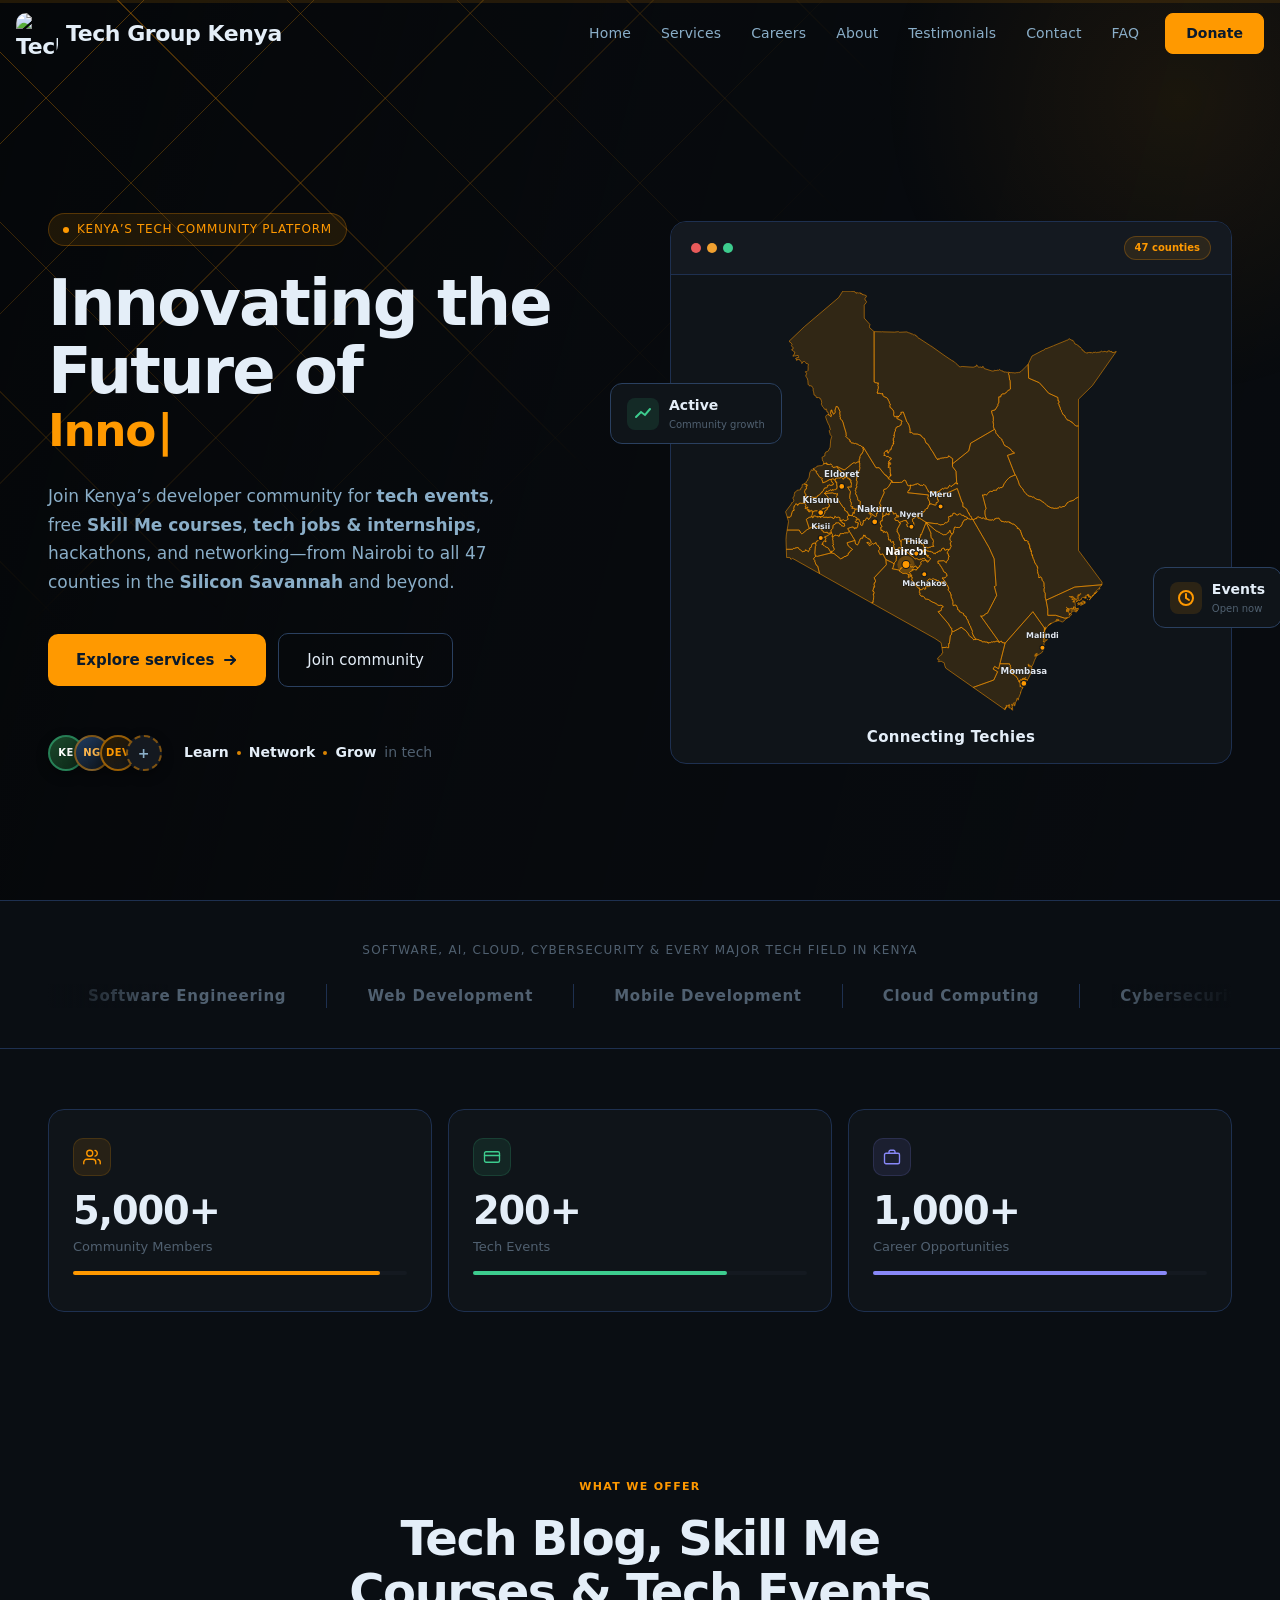
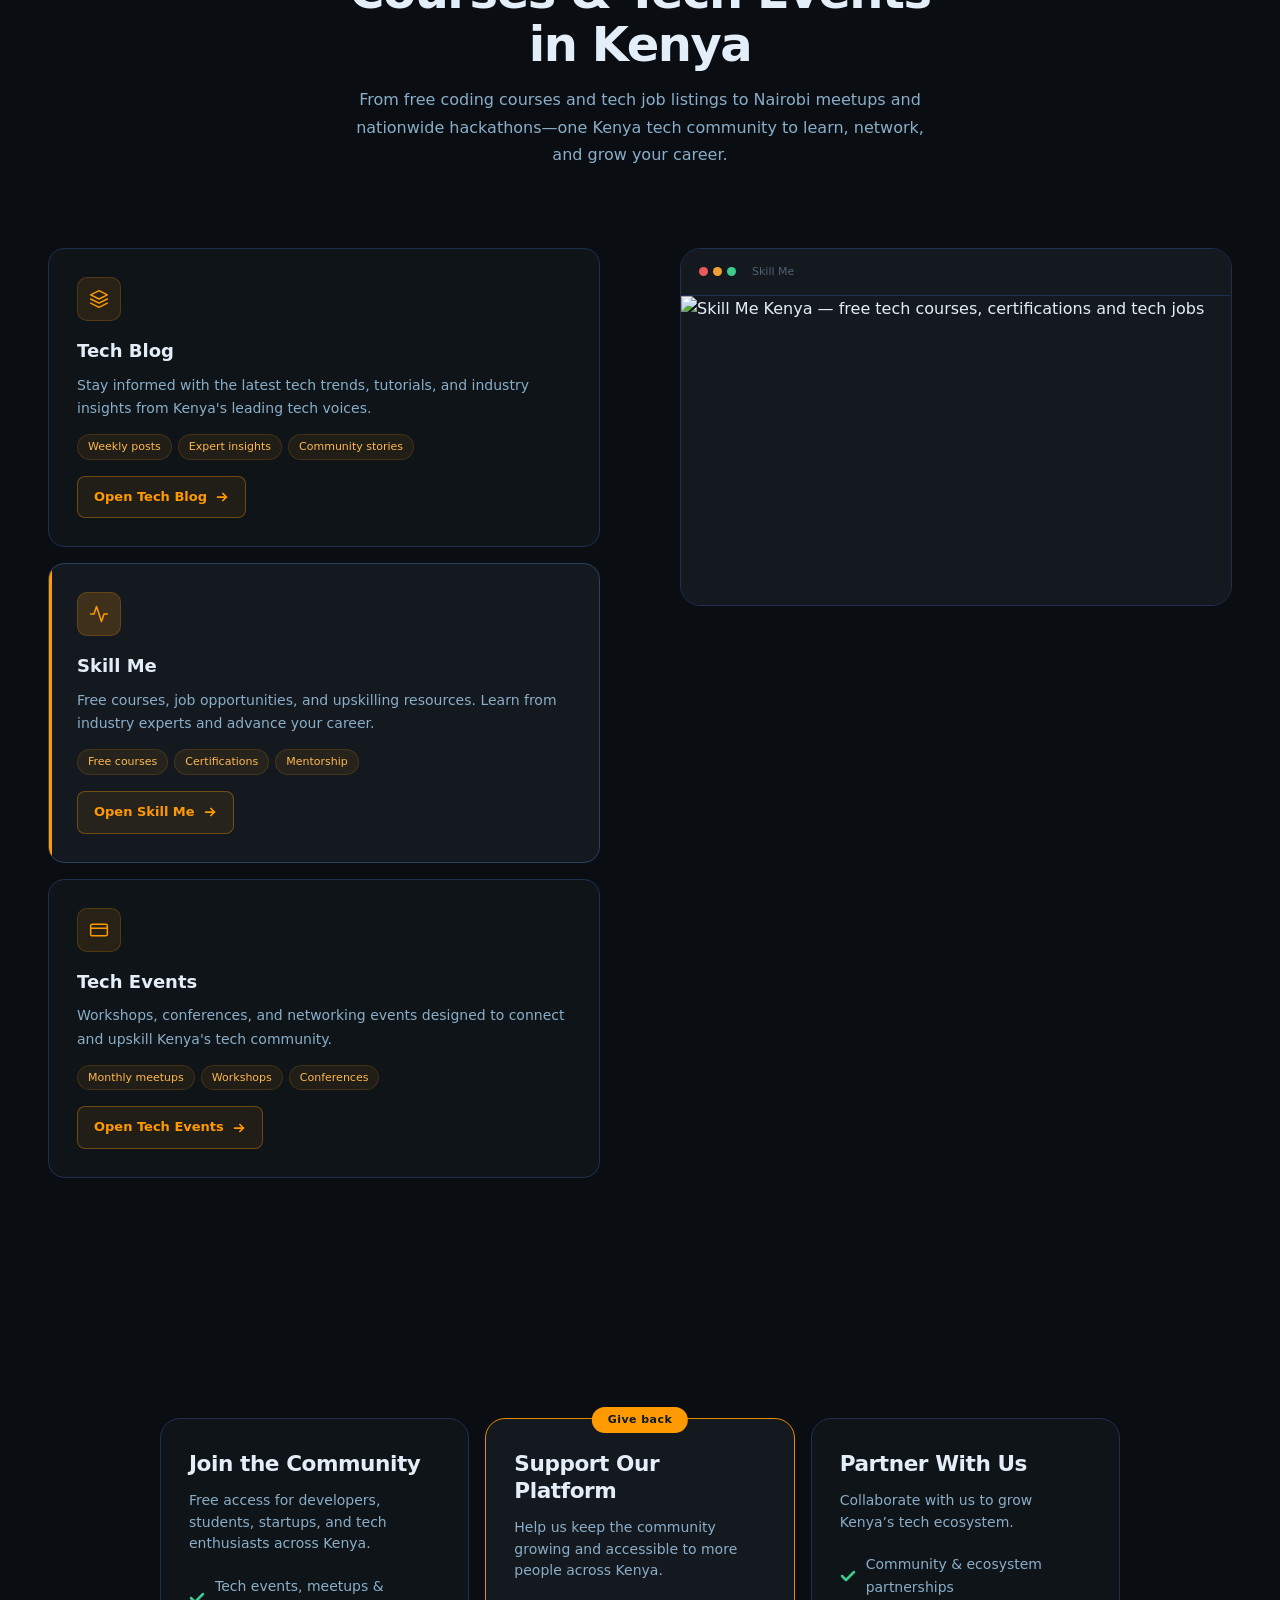
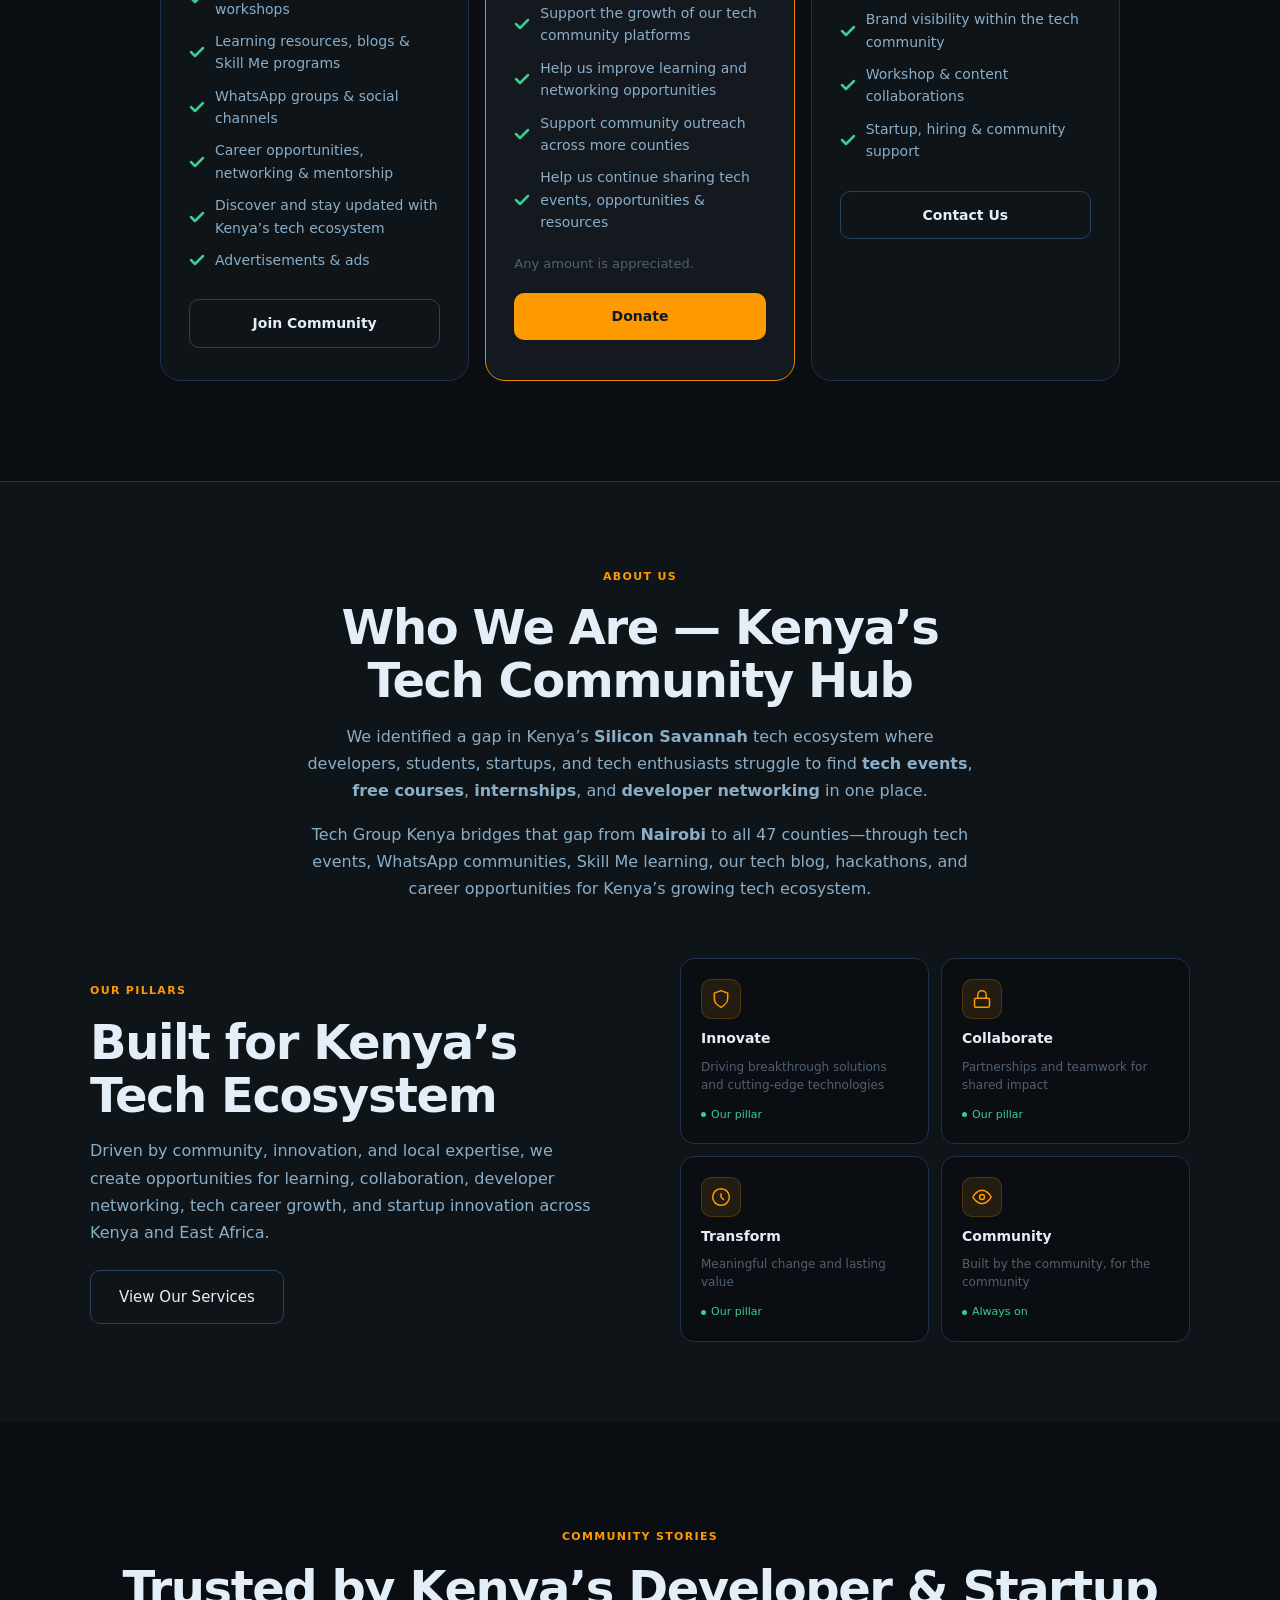
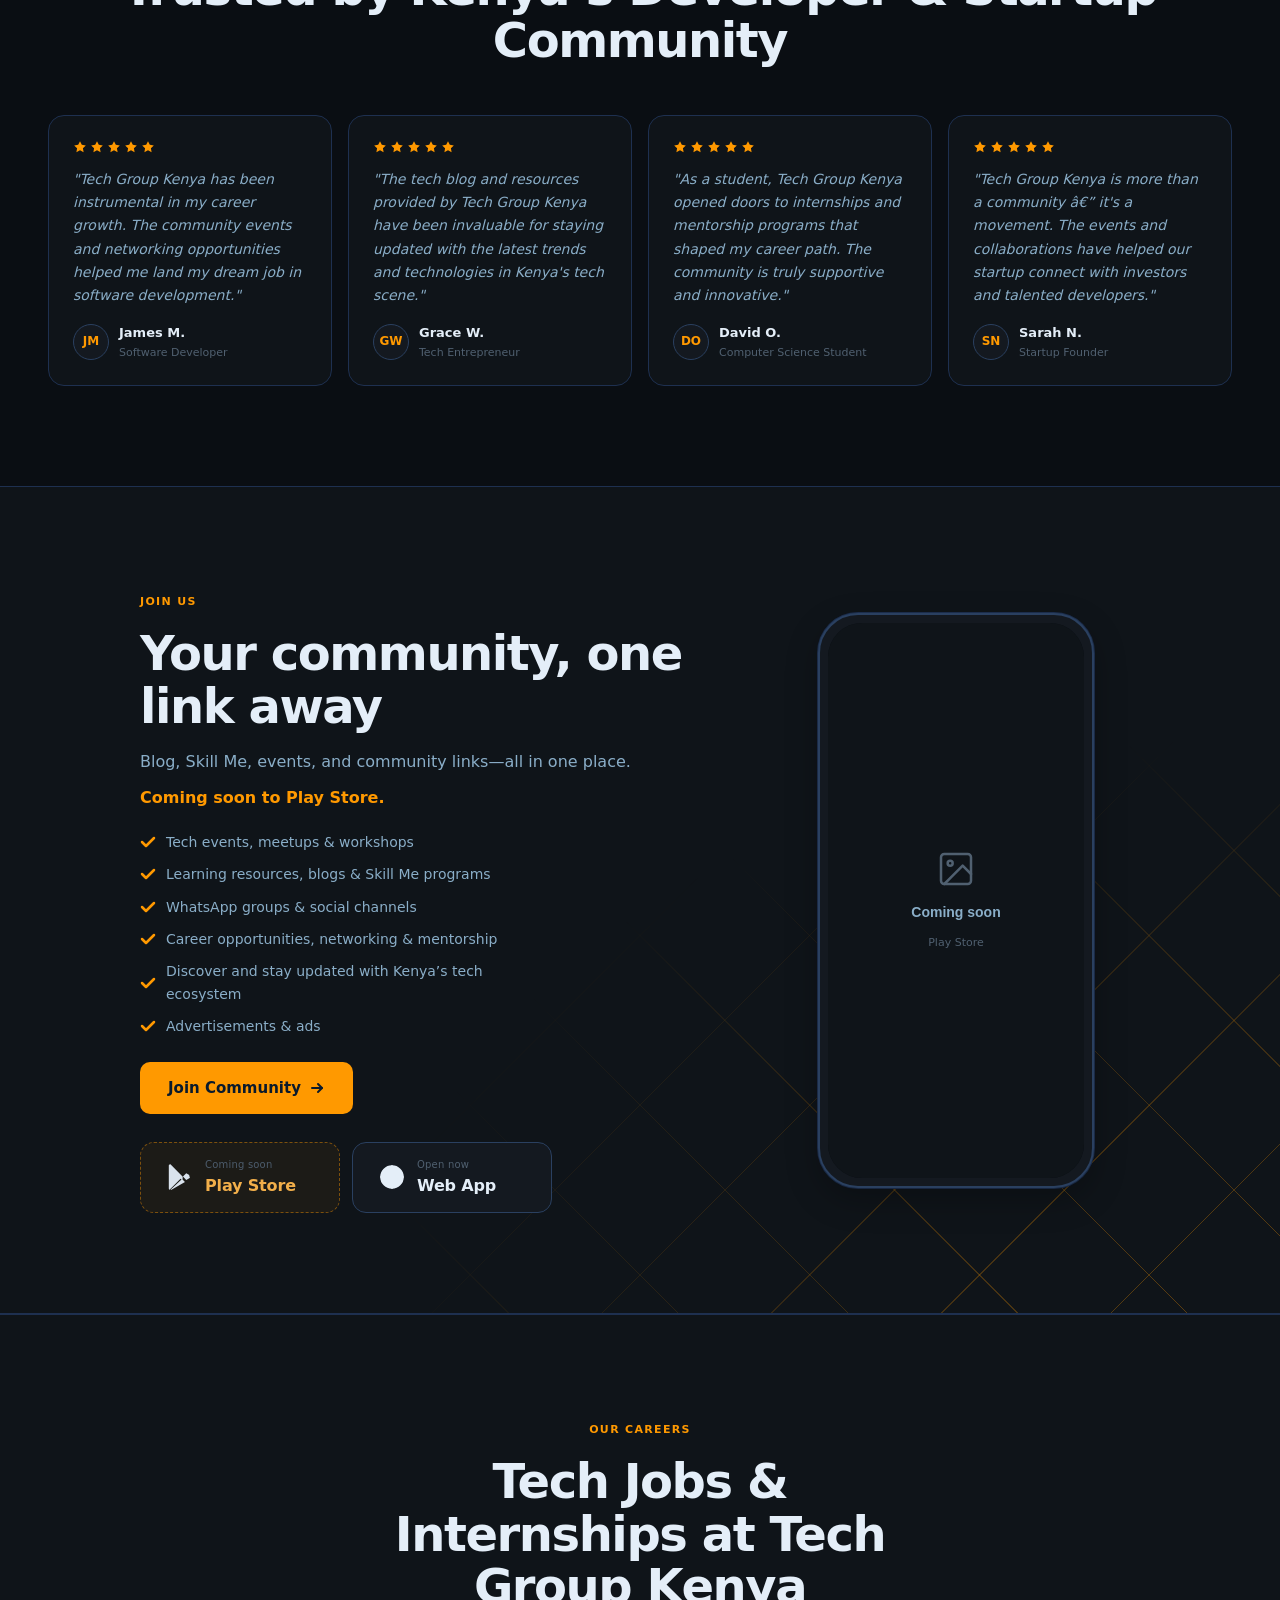
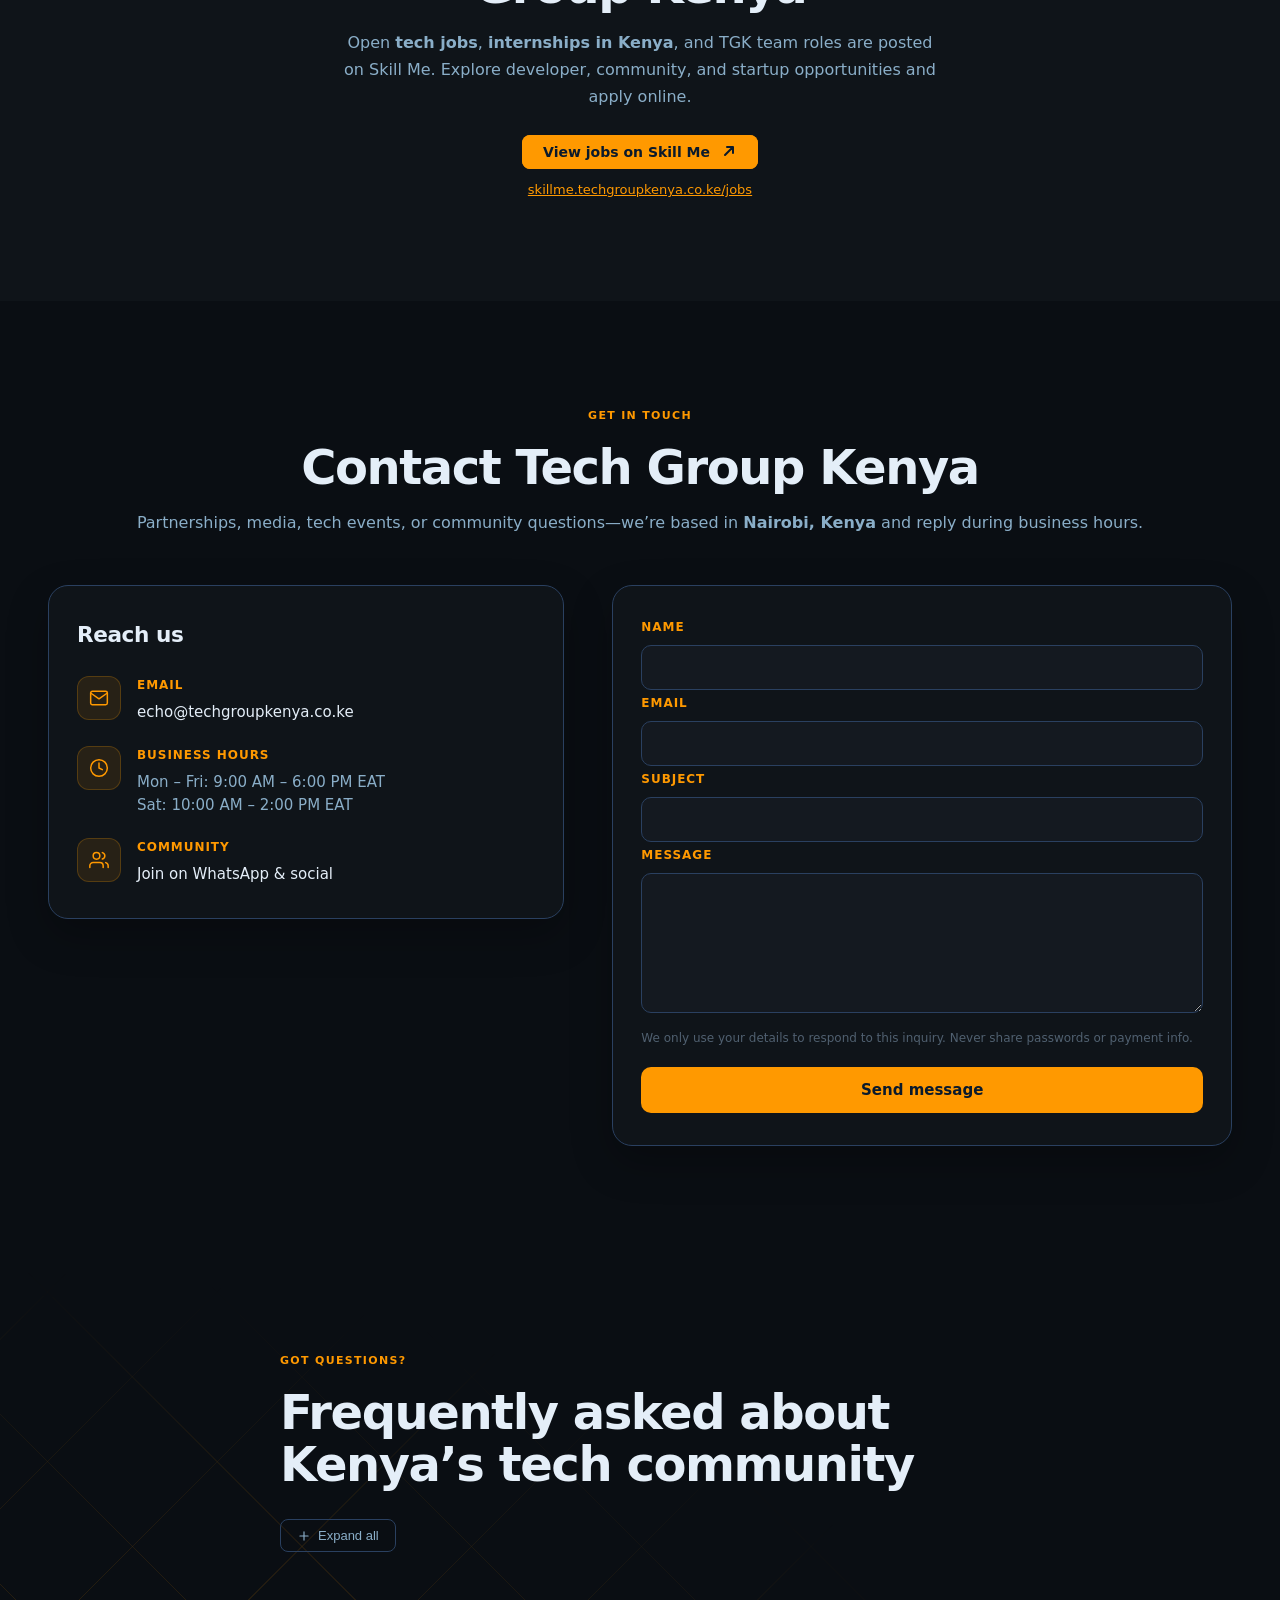
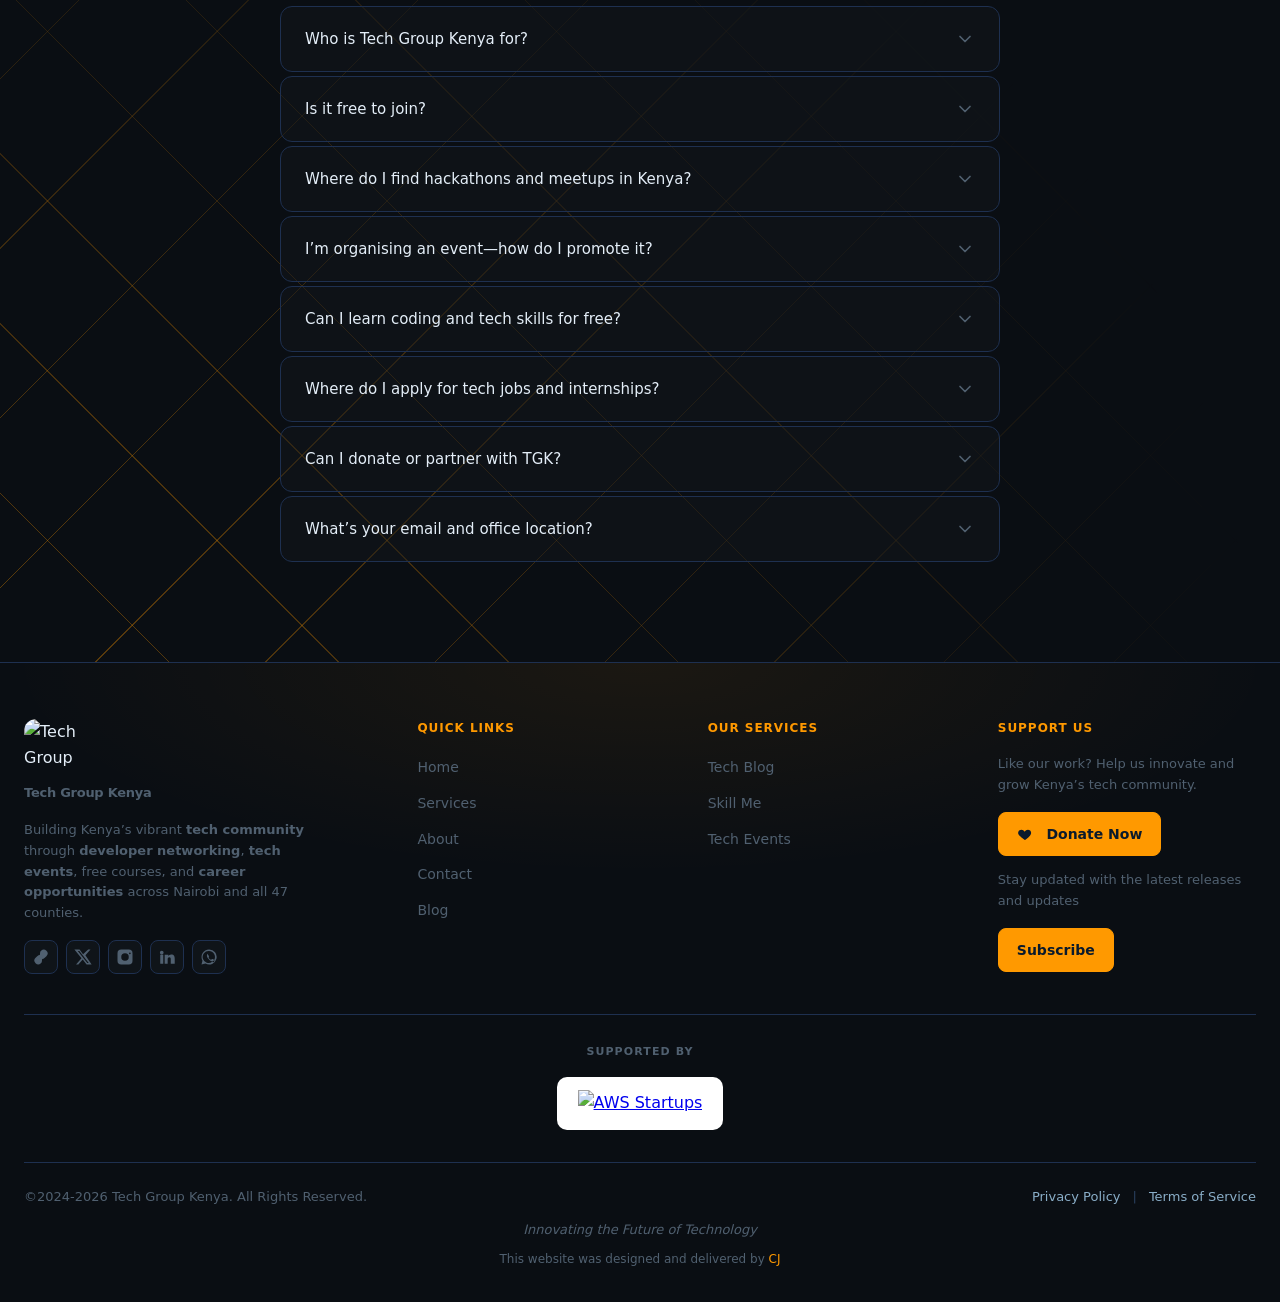
==== commit 4258ae67: "Add footer subscribe button" ====
--- a/index.html
+++ b/index.html
@@ -770,6 +770,13 @@
         <h3>Support Us</h3>
         <p>Like our work? Help us innovate and grow Kenya&rsquo;s tech community.</p>
         <a href="#donate" class="btn-primary tgk-footer-donate"><svg class="tgk-icon" viewBox="0 0 24 24" fill="currentColor" aria-hidden="true"><path d="M12 21s-6.7-4.35-9.33-8.03C.53 10.22 2.42 5.5 6.5 5.5c2.11 0 3.89 1.22 5 3 1.11-1.78 2.89-3 5-3 4.08 0 5.97 4.72 3.83 7.47C18.7 16.65 12 21 12 21z"/></svg> Donate Now</a>
+        <p style="margin-top:14px">Stay updated with the latest releases and updates</p>
+        <a
+          href="https://db7a9edb.sibforms.com/serve/[base64]"
+          class="btn-primary tgk-footer-donate"
+          target="_blank"
+          rel="noopener noreferrer"
+        >Subscribe</a>
       </div>
     </div>
     <div class="tgk-footer-sponsors" aria-label="Sponsors">
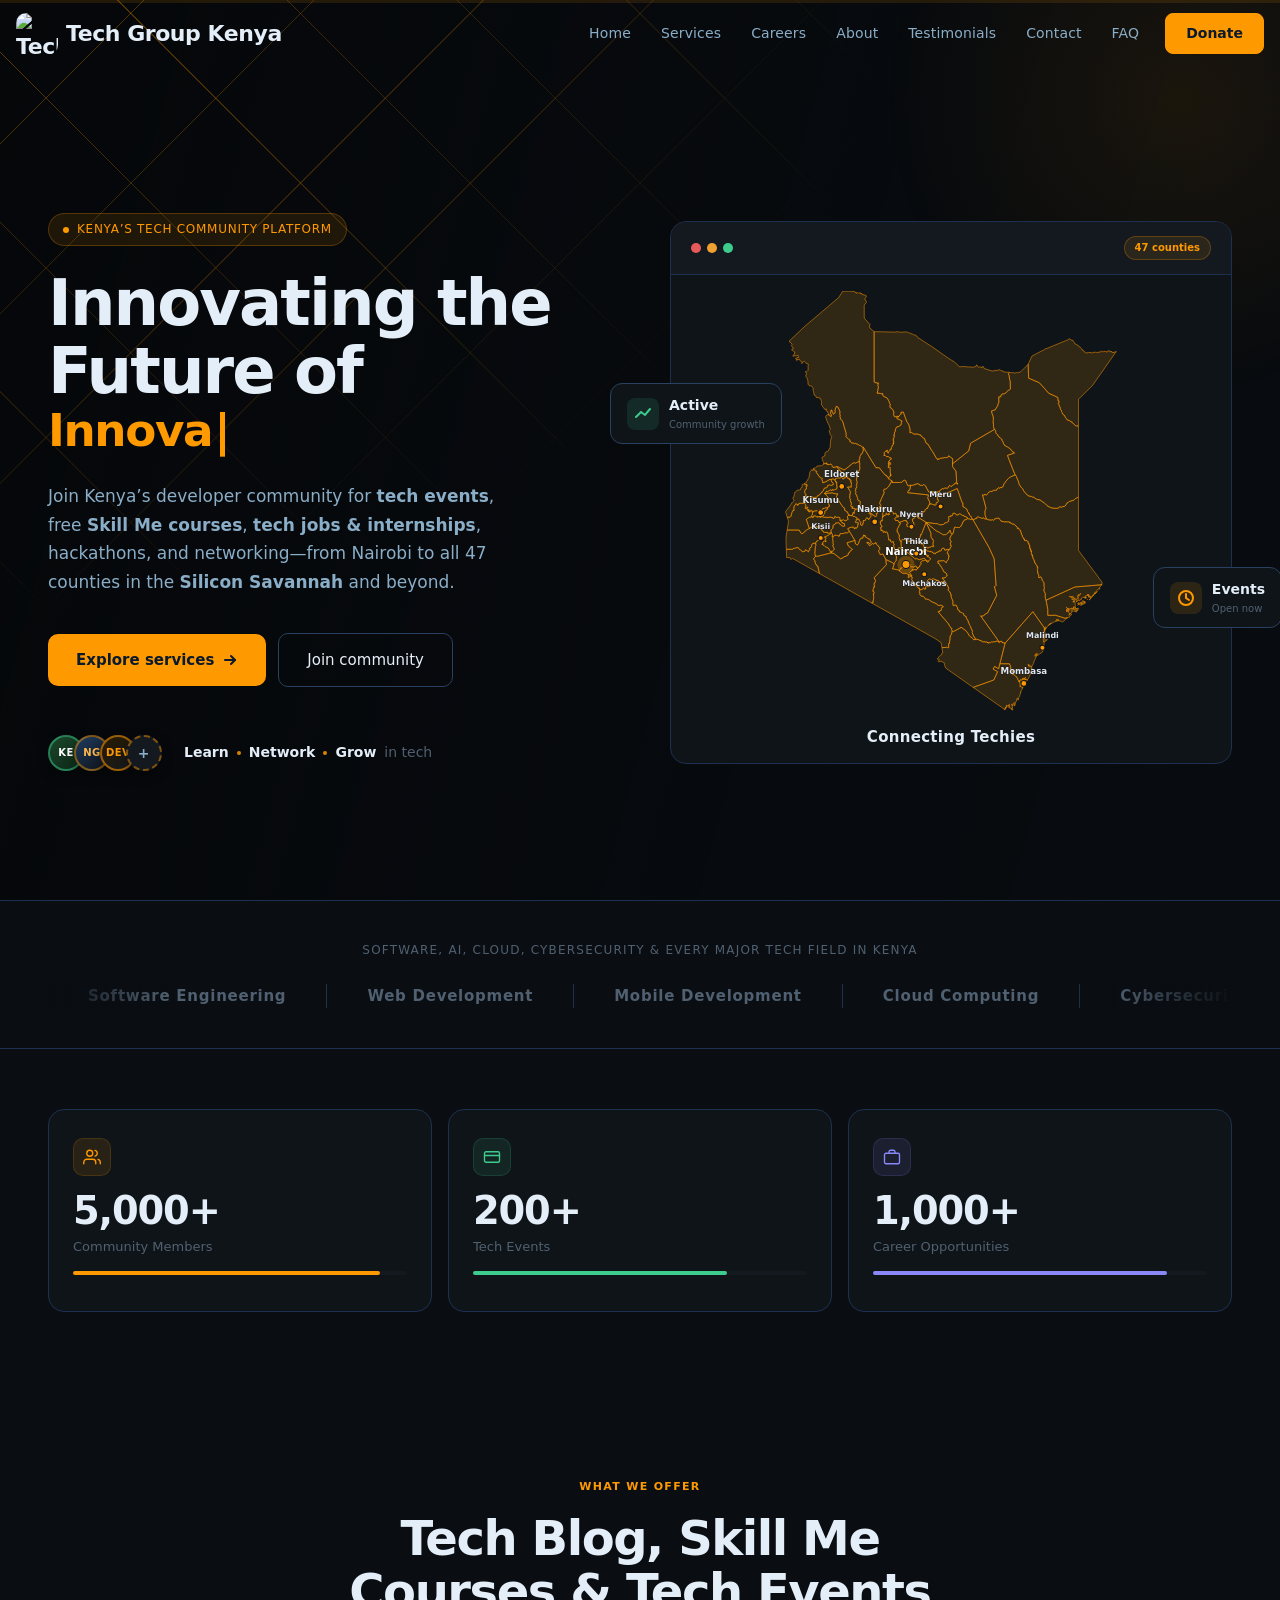
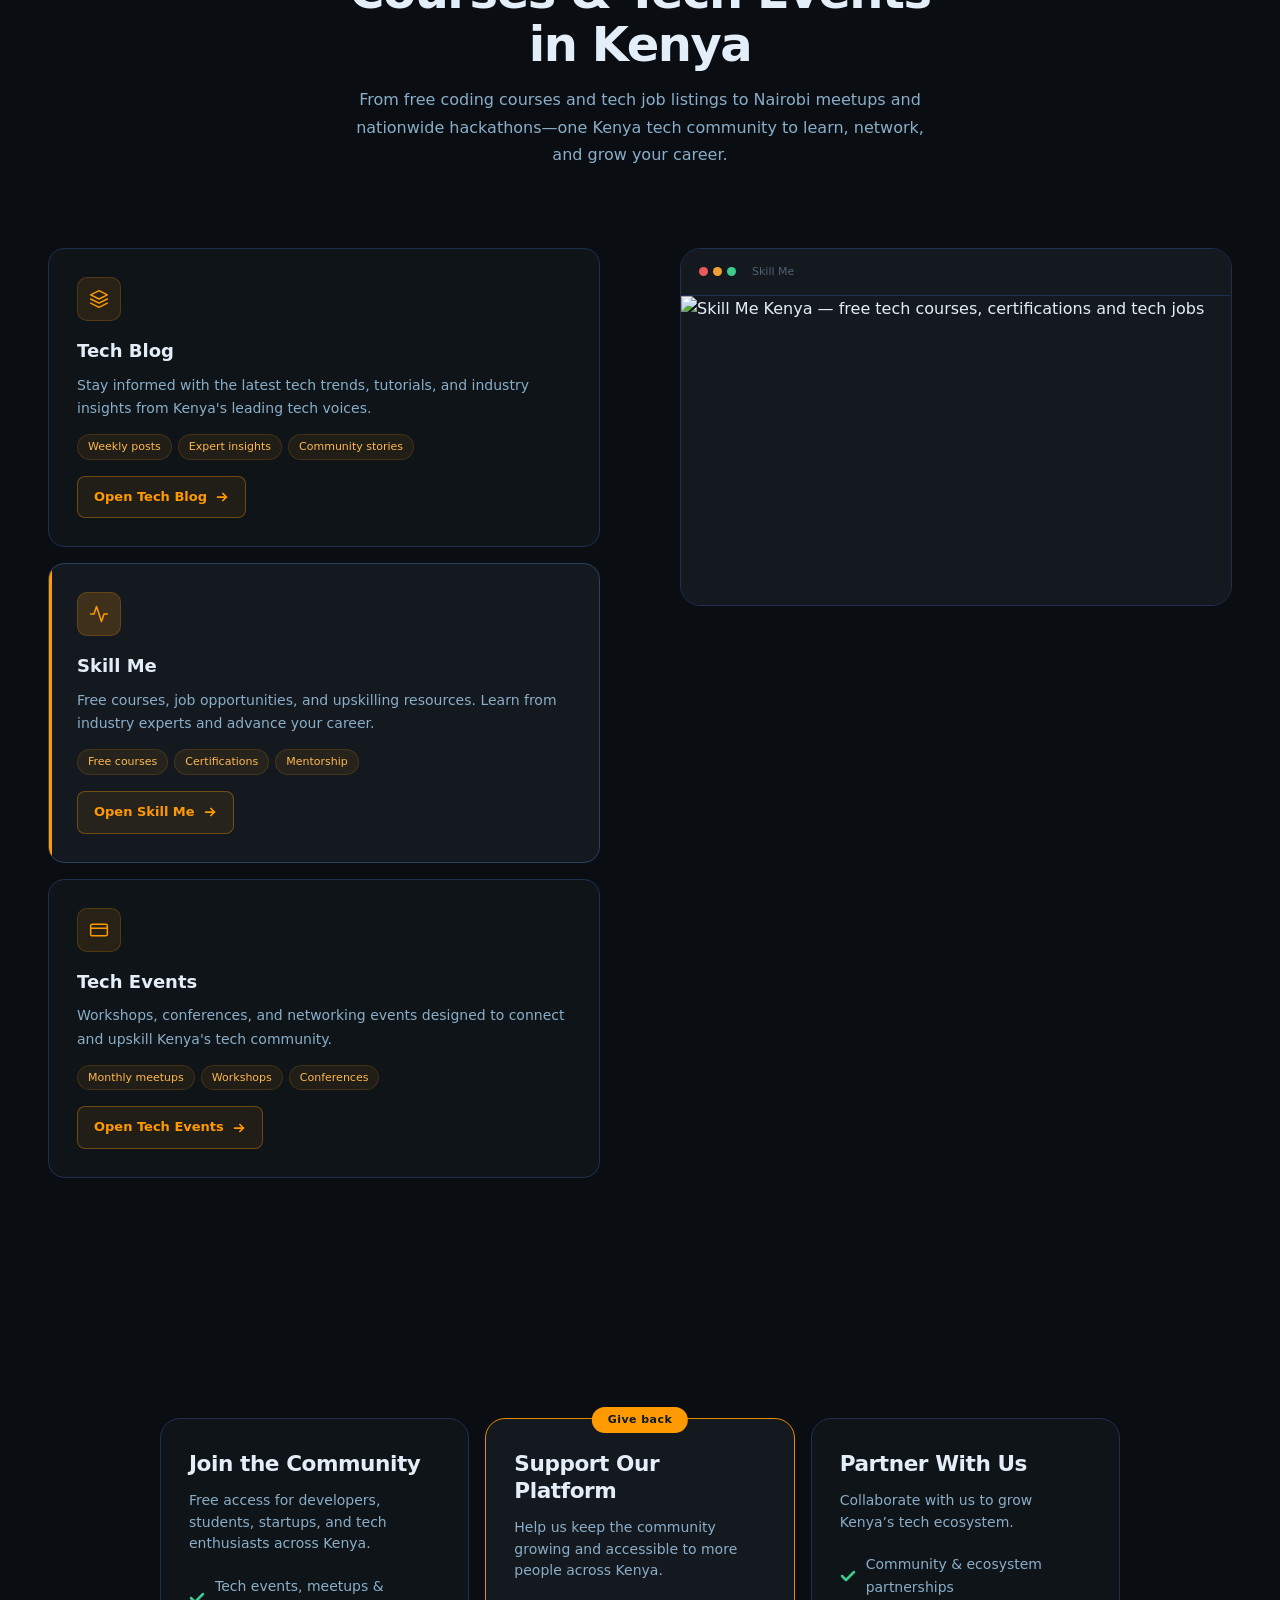
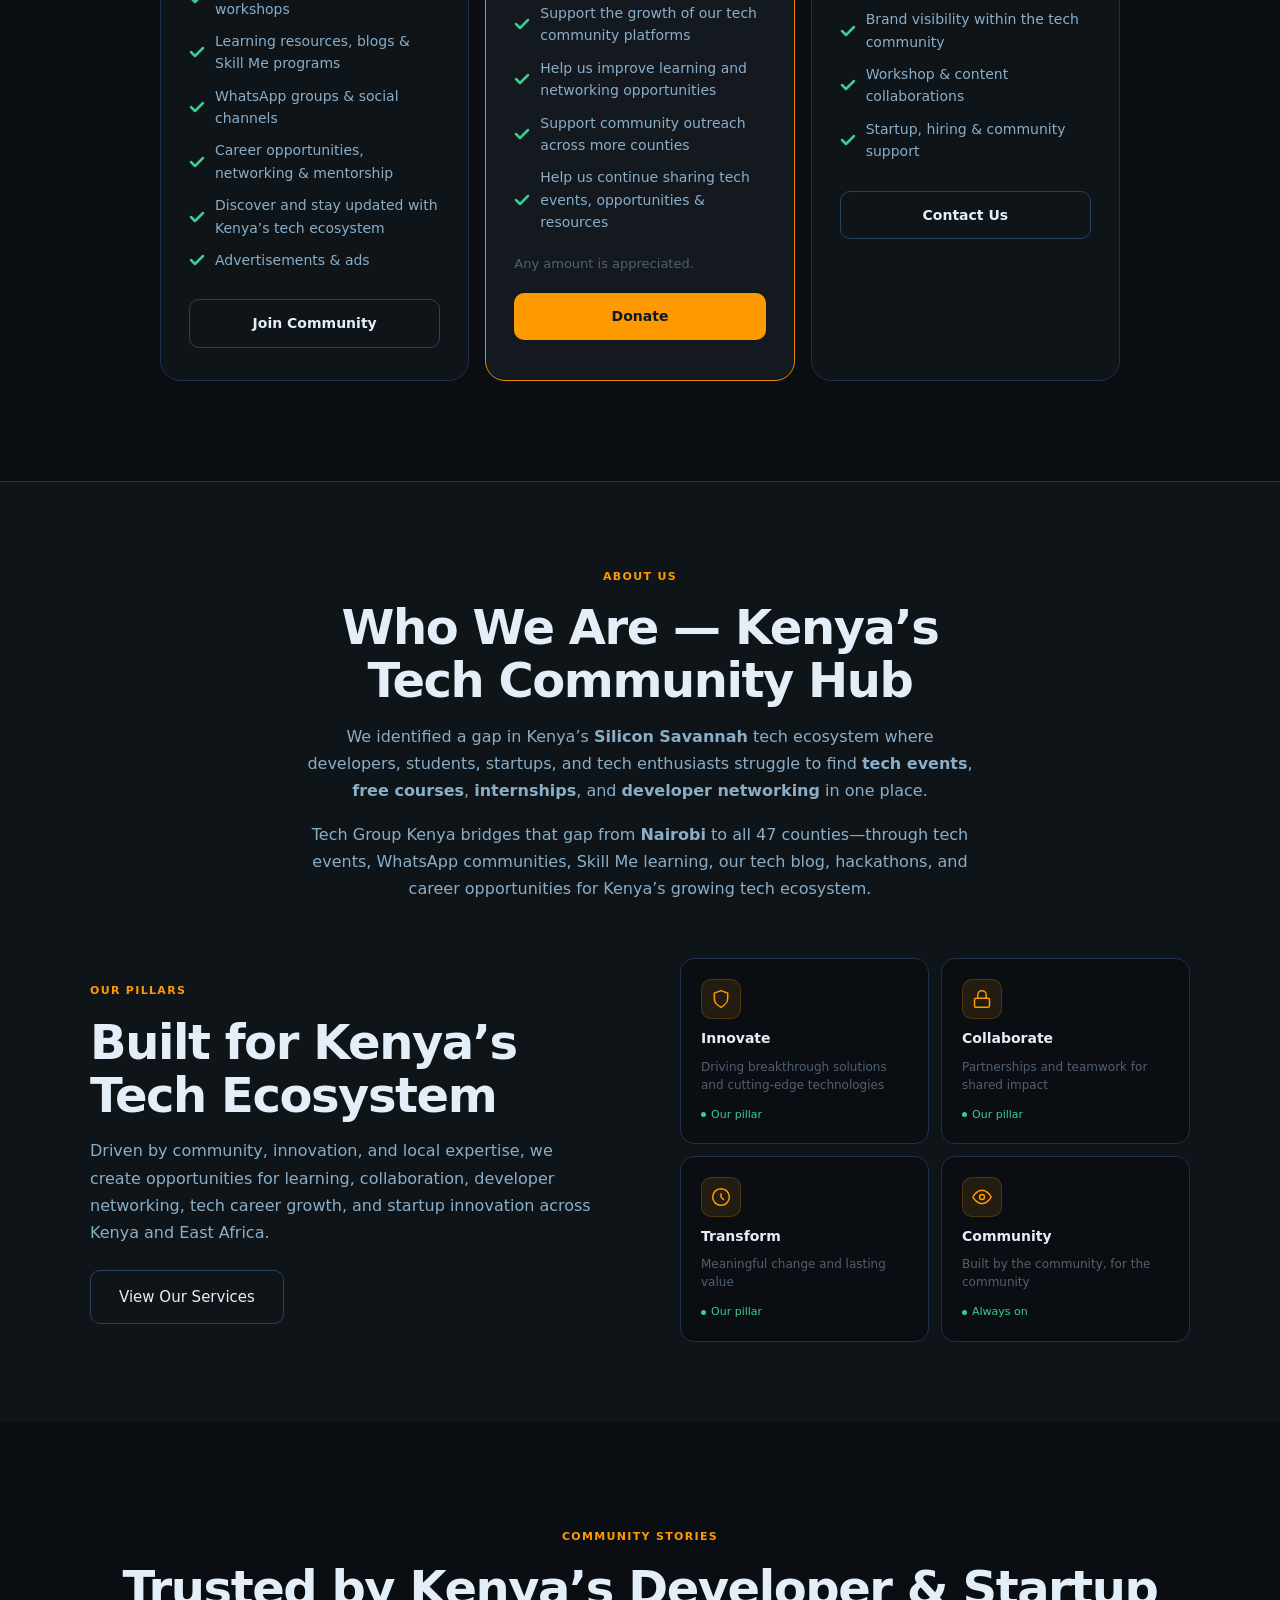
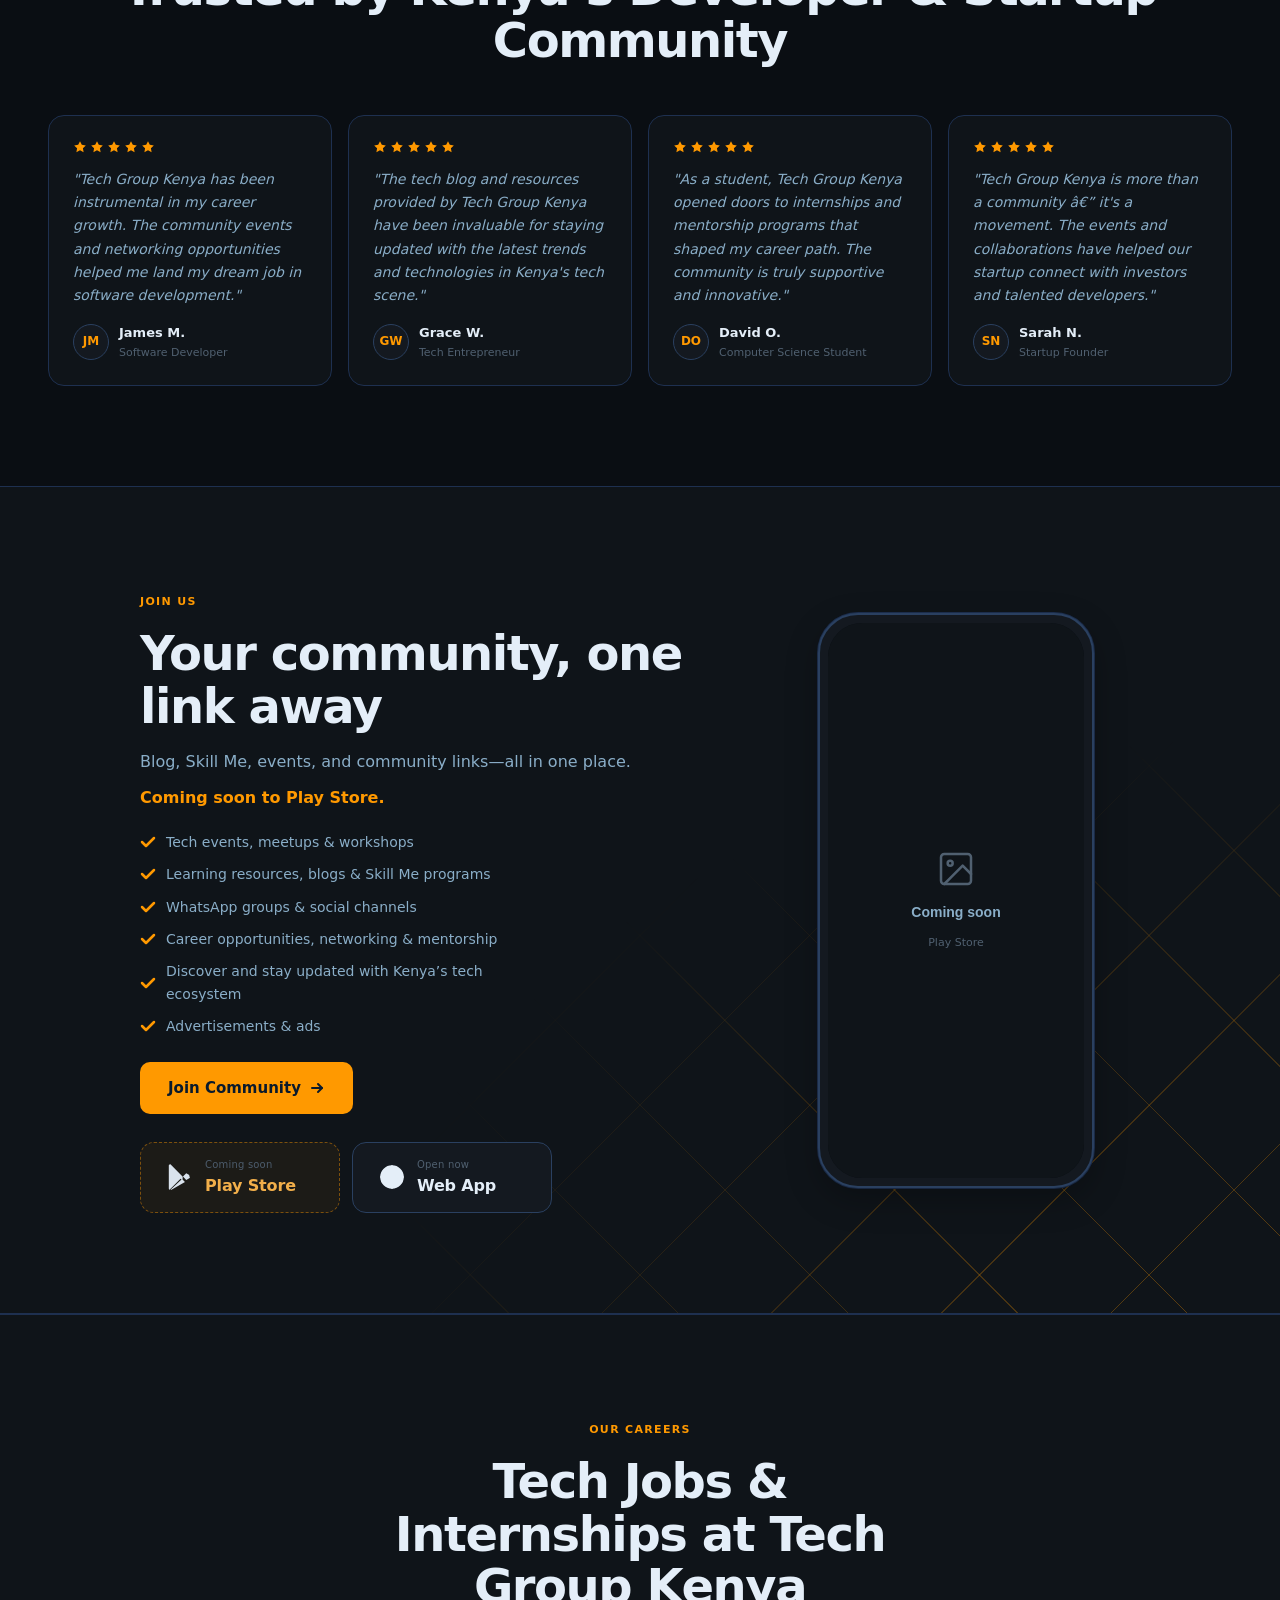
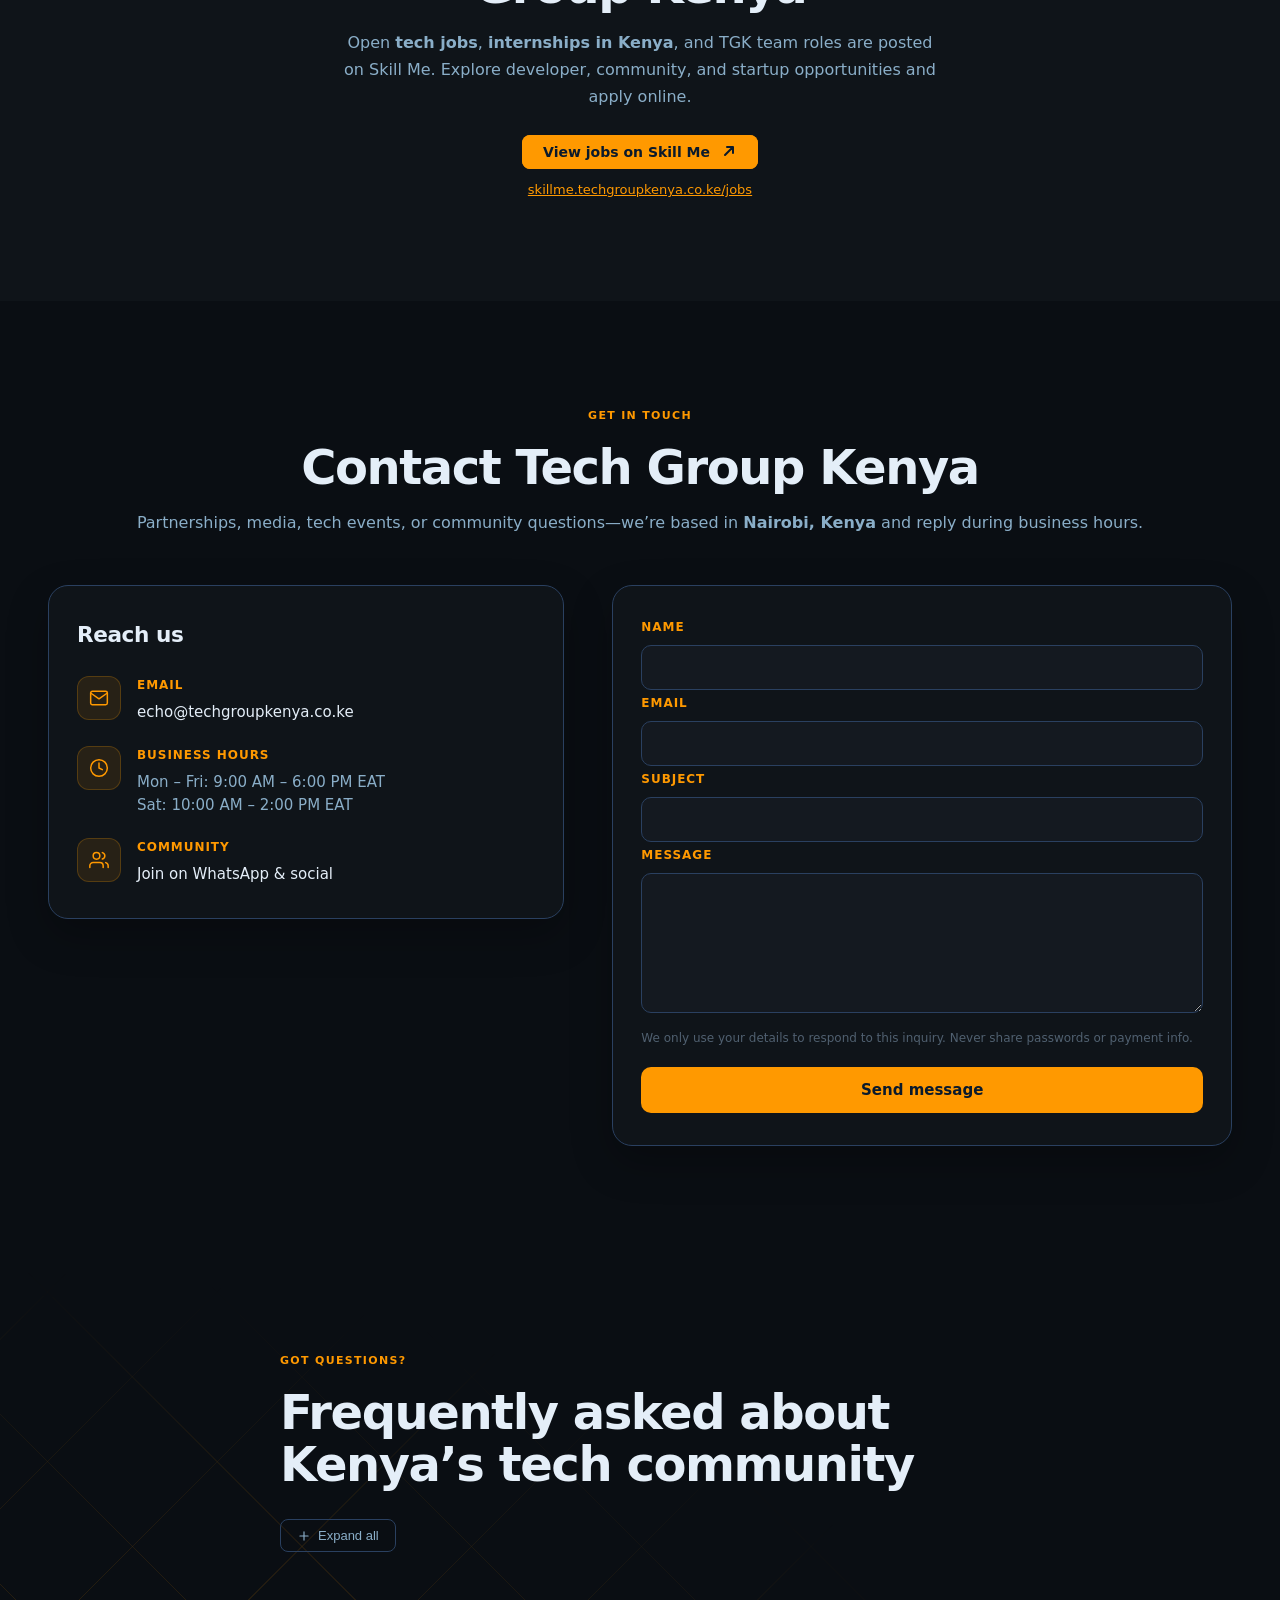
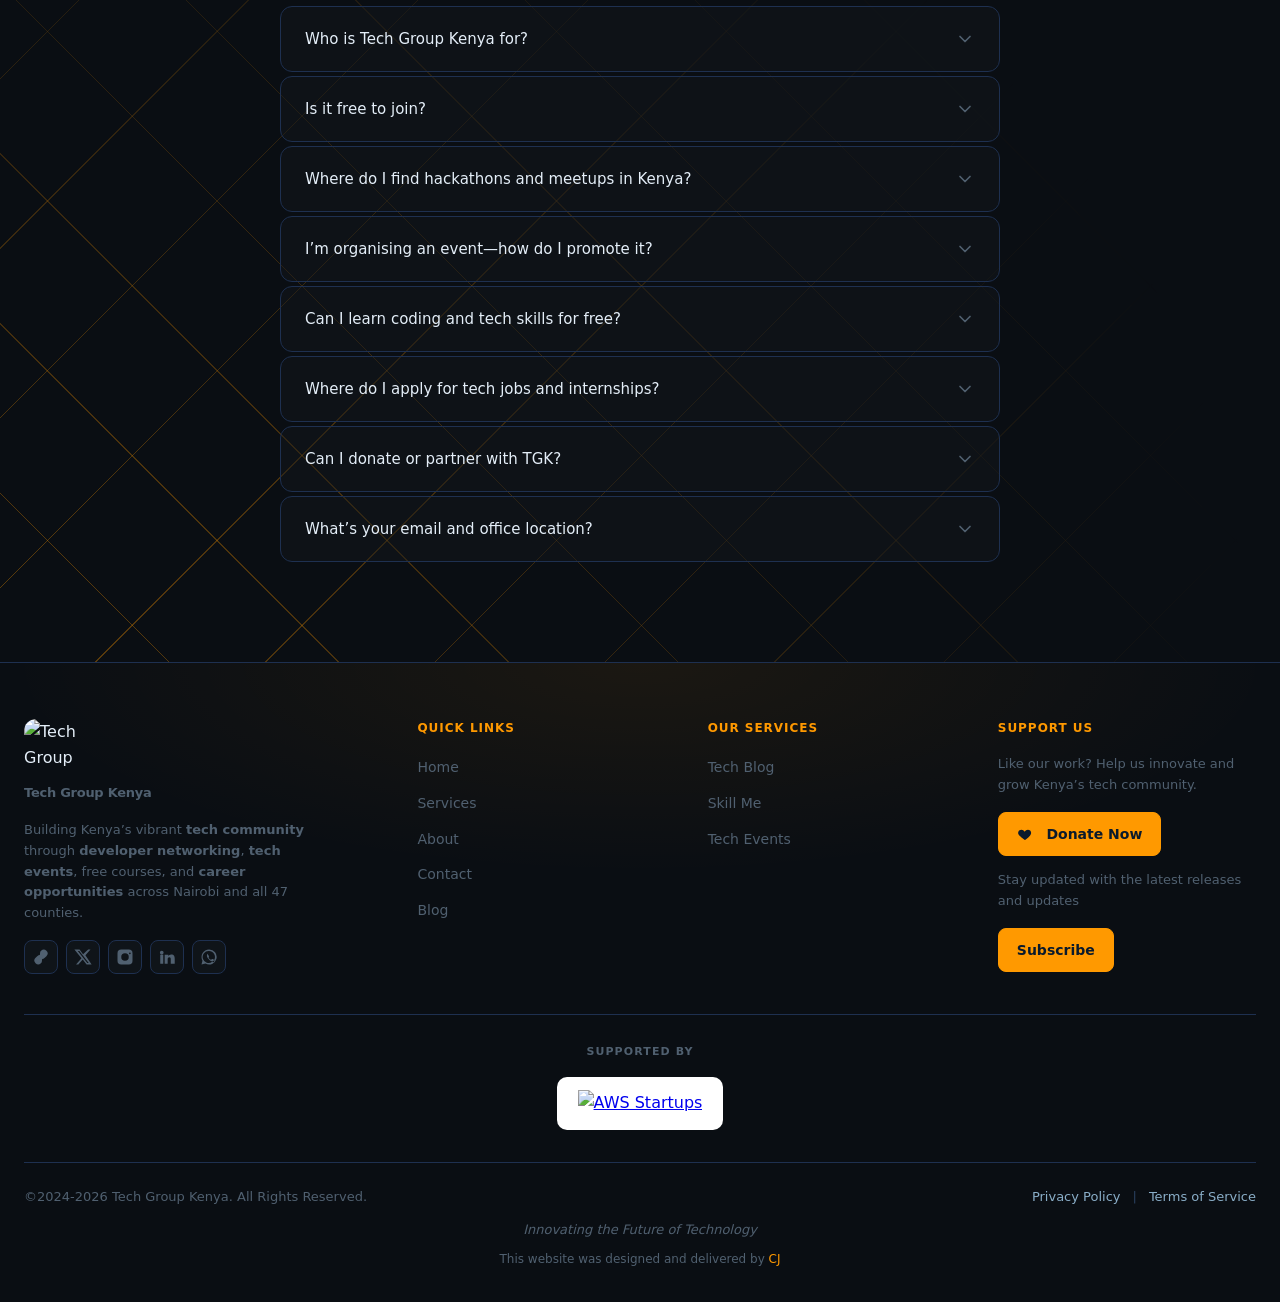
==== commit 99e7e250: "updated two support two preview" ====
--- a/index.html
+++ b/index.html
@@ -577,7 +577,7 @@
     <div id="phoneTiltWrap" style="display:flex;justify-content:center;align-items:center;perspective:1200px">
       <div id="phoneFrame" style="width:276px;background:var(--bg3);border:2px solid var(--border2);border-radius:40px;padding:8px;box-shadow:0 12px 32px rgba(0,0,0,.25),0 0 0 1px var(--border);transform-style:preserve-3d;transition:transform .8s var(--silk),box-shadow .8s var(--silk);will-change:transform">
         <div style="border-radius:34px;overflow:hidden;aspect-ratio:9/19.5;background:var(--bg);position:relative">
-          <img src="https://cdn.techgroupkenya.co.ke/images/skillmescreenshot.jpg" alt="TGK Hub app screenshot" width="390" height="844" loading="lazy" decoding="async" style="width:100%;height:100%;object-fit:cover;object-position:top center;display:block" onerror="this.style.display='none';this.nextElementSibling.style.display='flex'">
+          <img id="phonePreview" src="https://cdn.techgroupkenya.co.ke/images/skillmescreenshot.jpg" alt="TGK Hub app screenshot" width="390" height="844" loading="lazy" decoding="async" style="width:100%;height:100%;object-fit:cover;object-position:top center;display:block;opacity:1;transition:opacity .45s var(--silk)" onerror="this.style.display='none';this.nextElementSibling.style.display='flex'">
           <div style="display:none;position:absolute;inset:0;background:var(--bg2);align-items:center;justify-content:center;flex-direction:column;gap:12px;text-align:center;padding:24px">
             <svg width="40" height="40" fill="none" stroke="var(--text3)" stroke-width="1.5" stroke-linecap="round" stroke-linejoin="round" viewBox="0 0 24 24"><rect x="3" y="3" width="18" height="18" rx="2"/><circle cx="8.5" cy="8.5" r="1.5"/><polyline points="21,15 16,10 5,21"/></svg>
             <div style="font-family:'Outfit',sans-serif;font-size:14px;font-weight:700;color:var(--text2)">Coming soon</div>
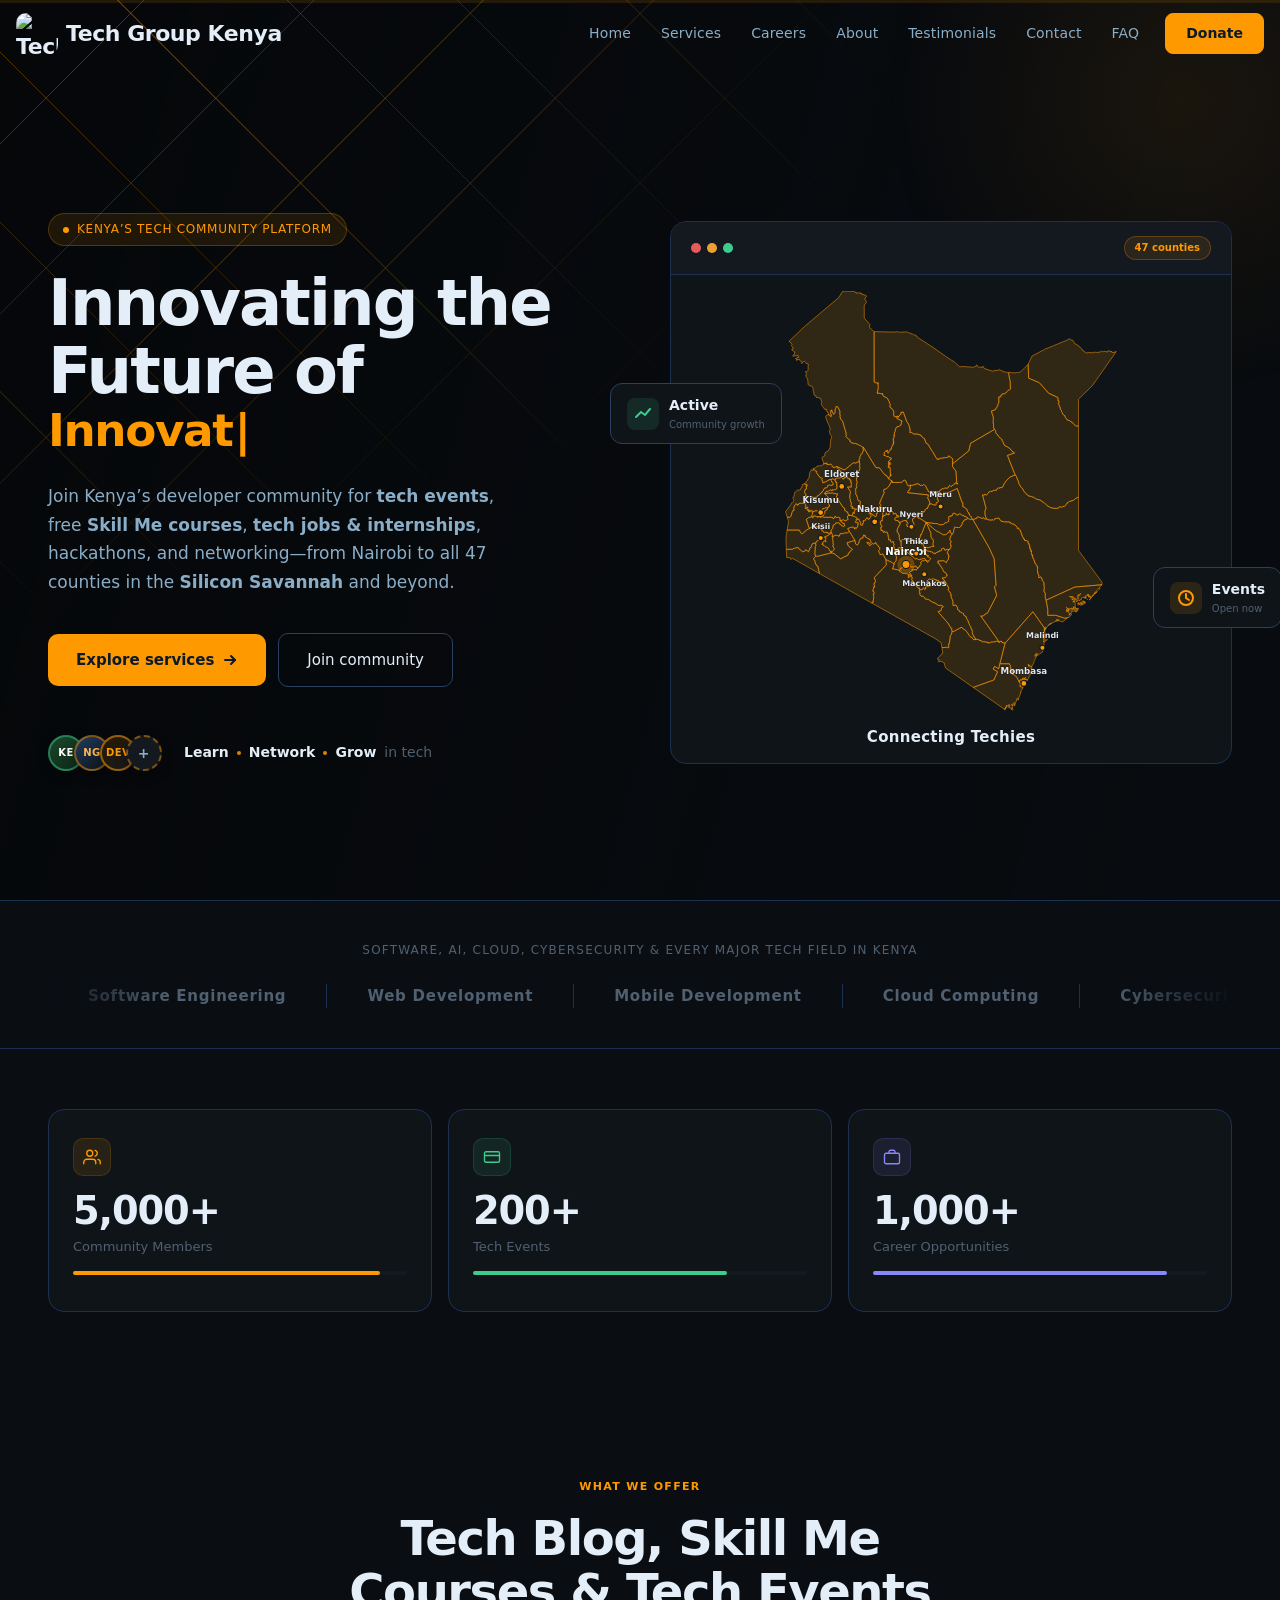
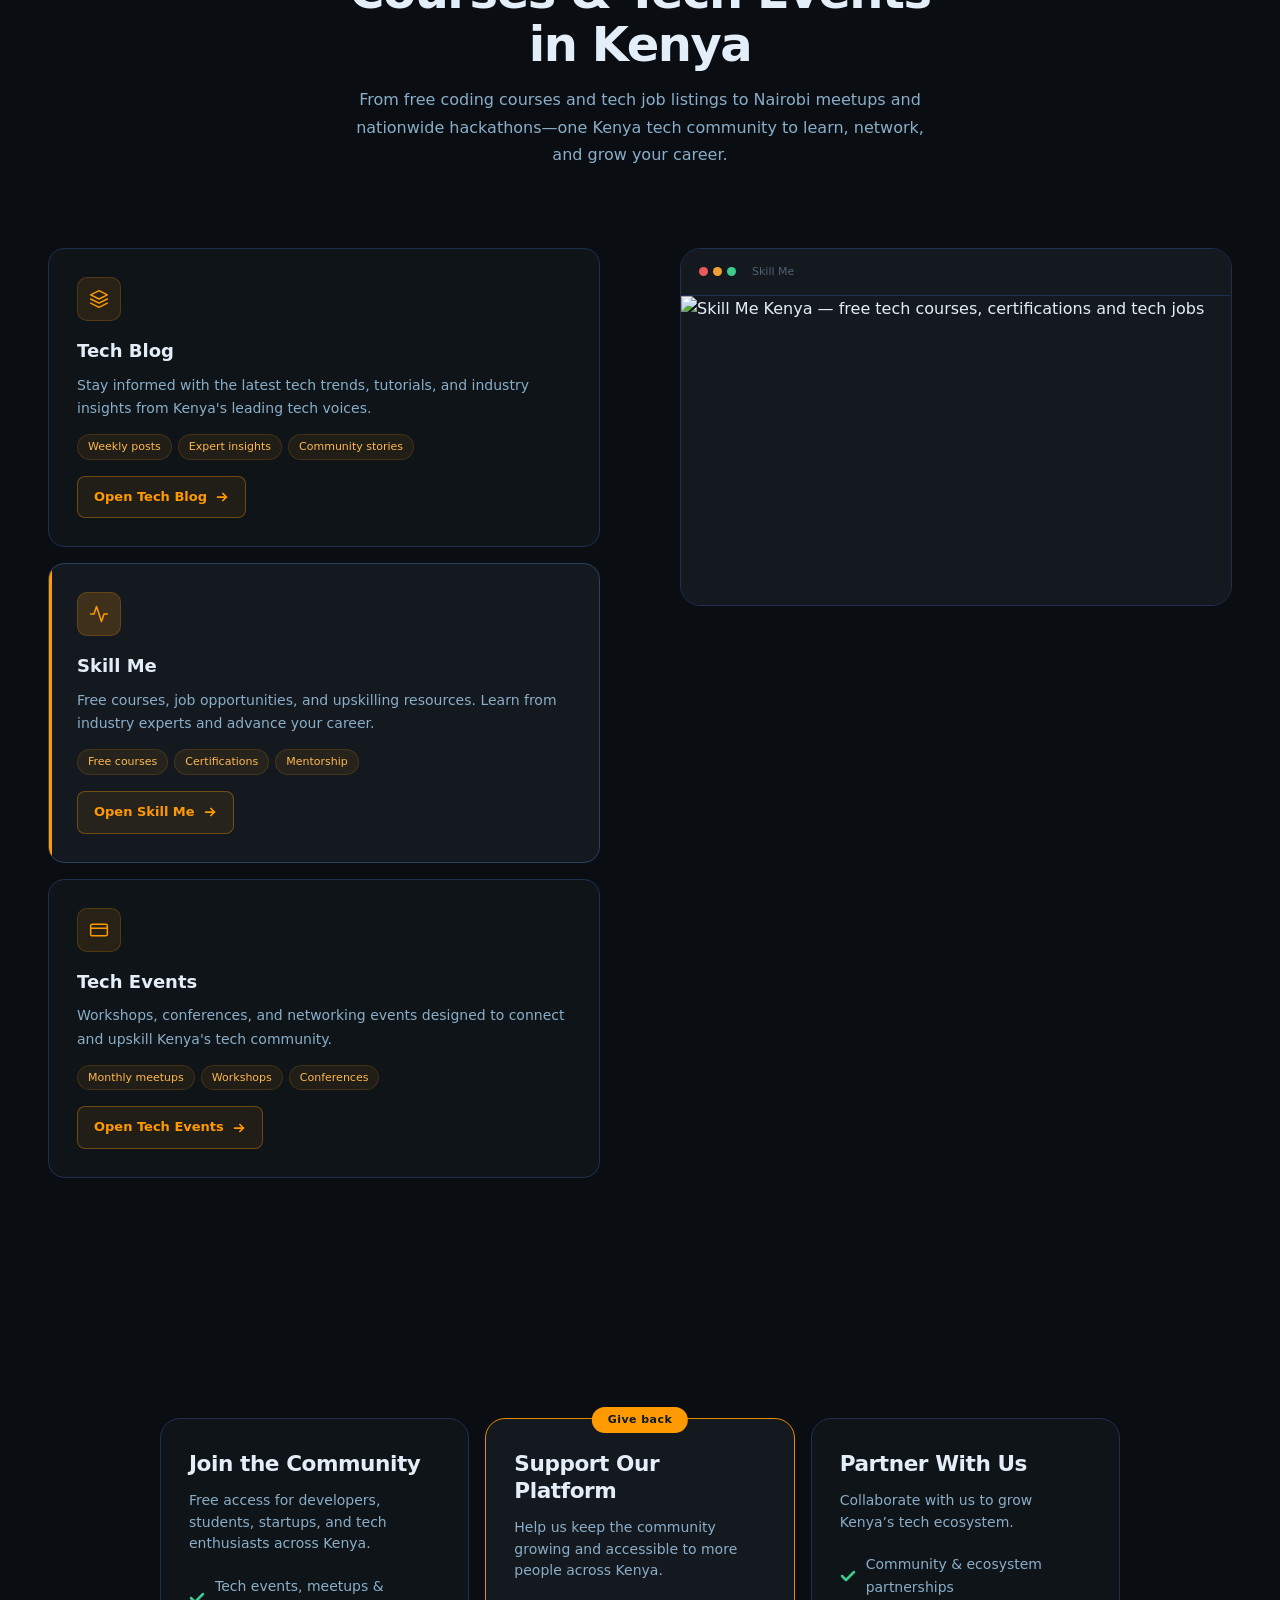
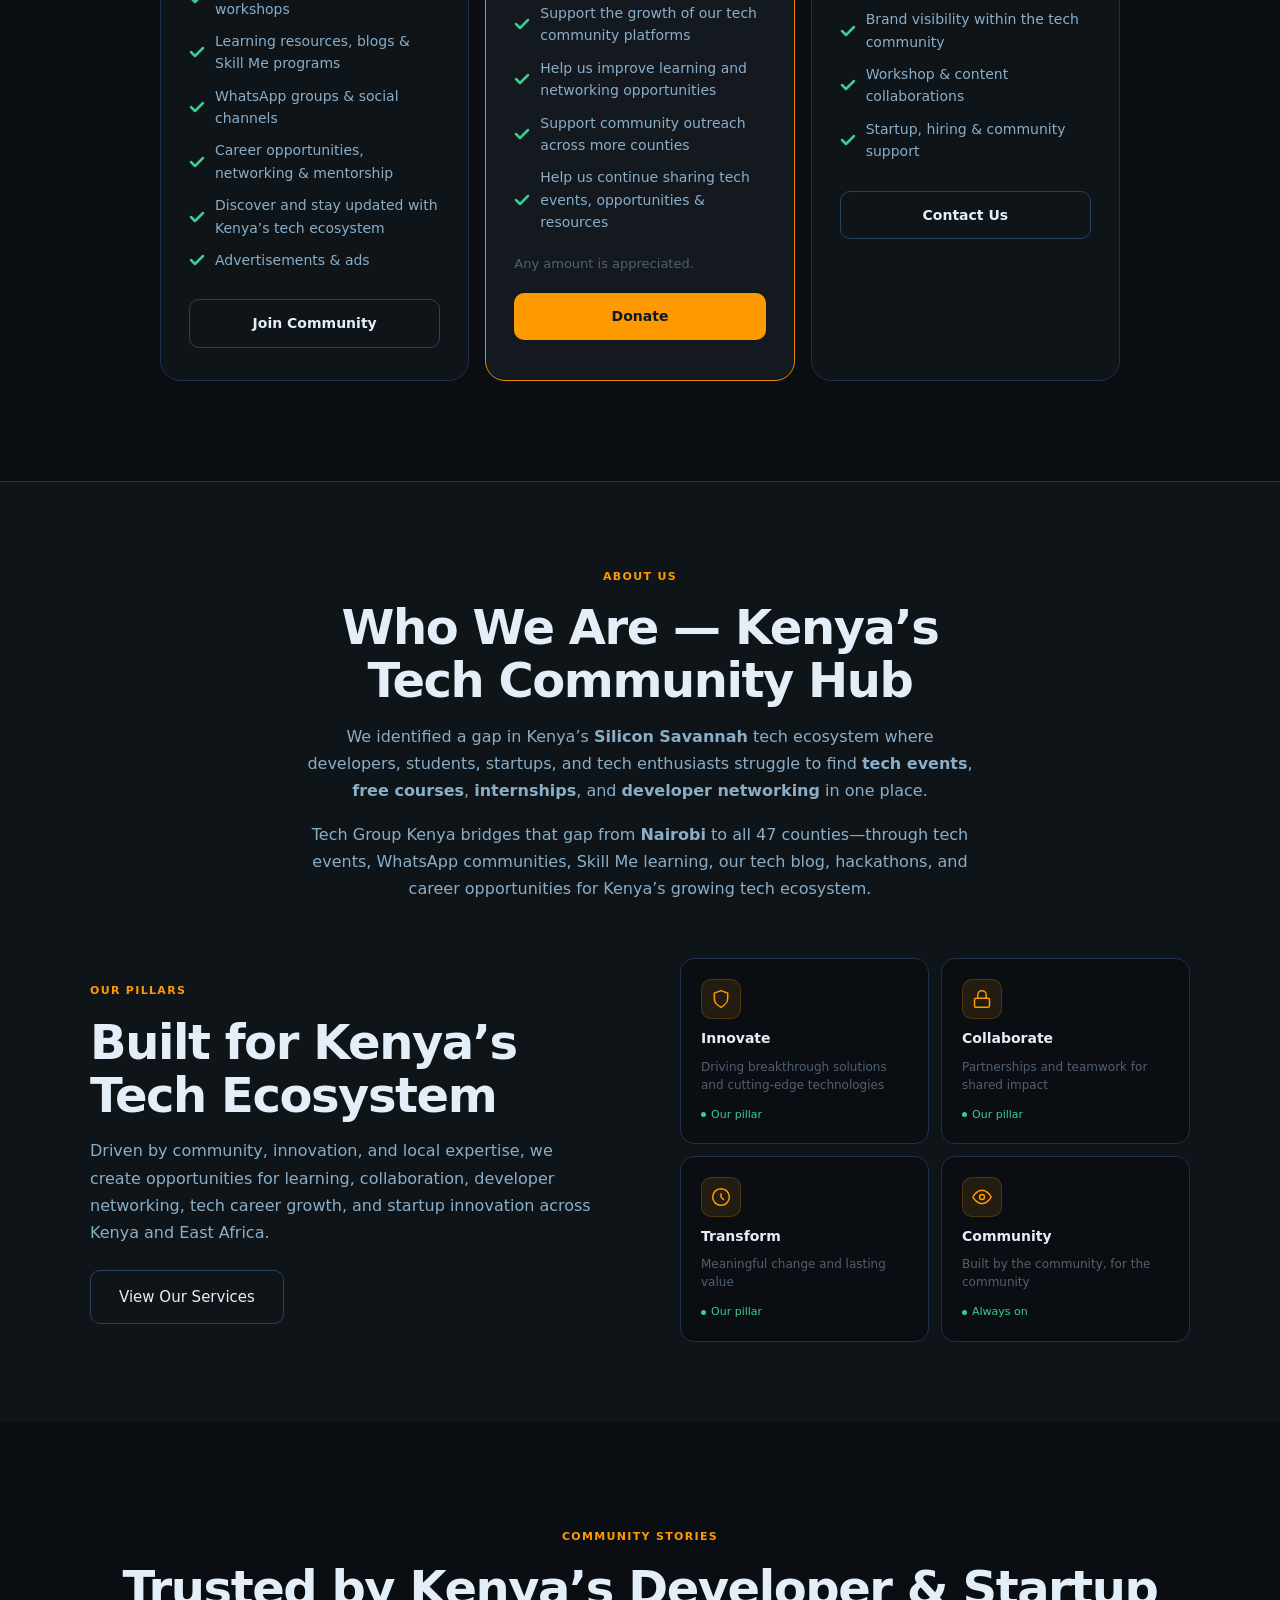
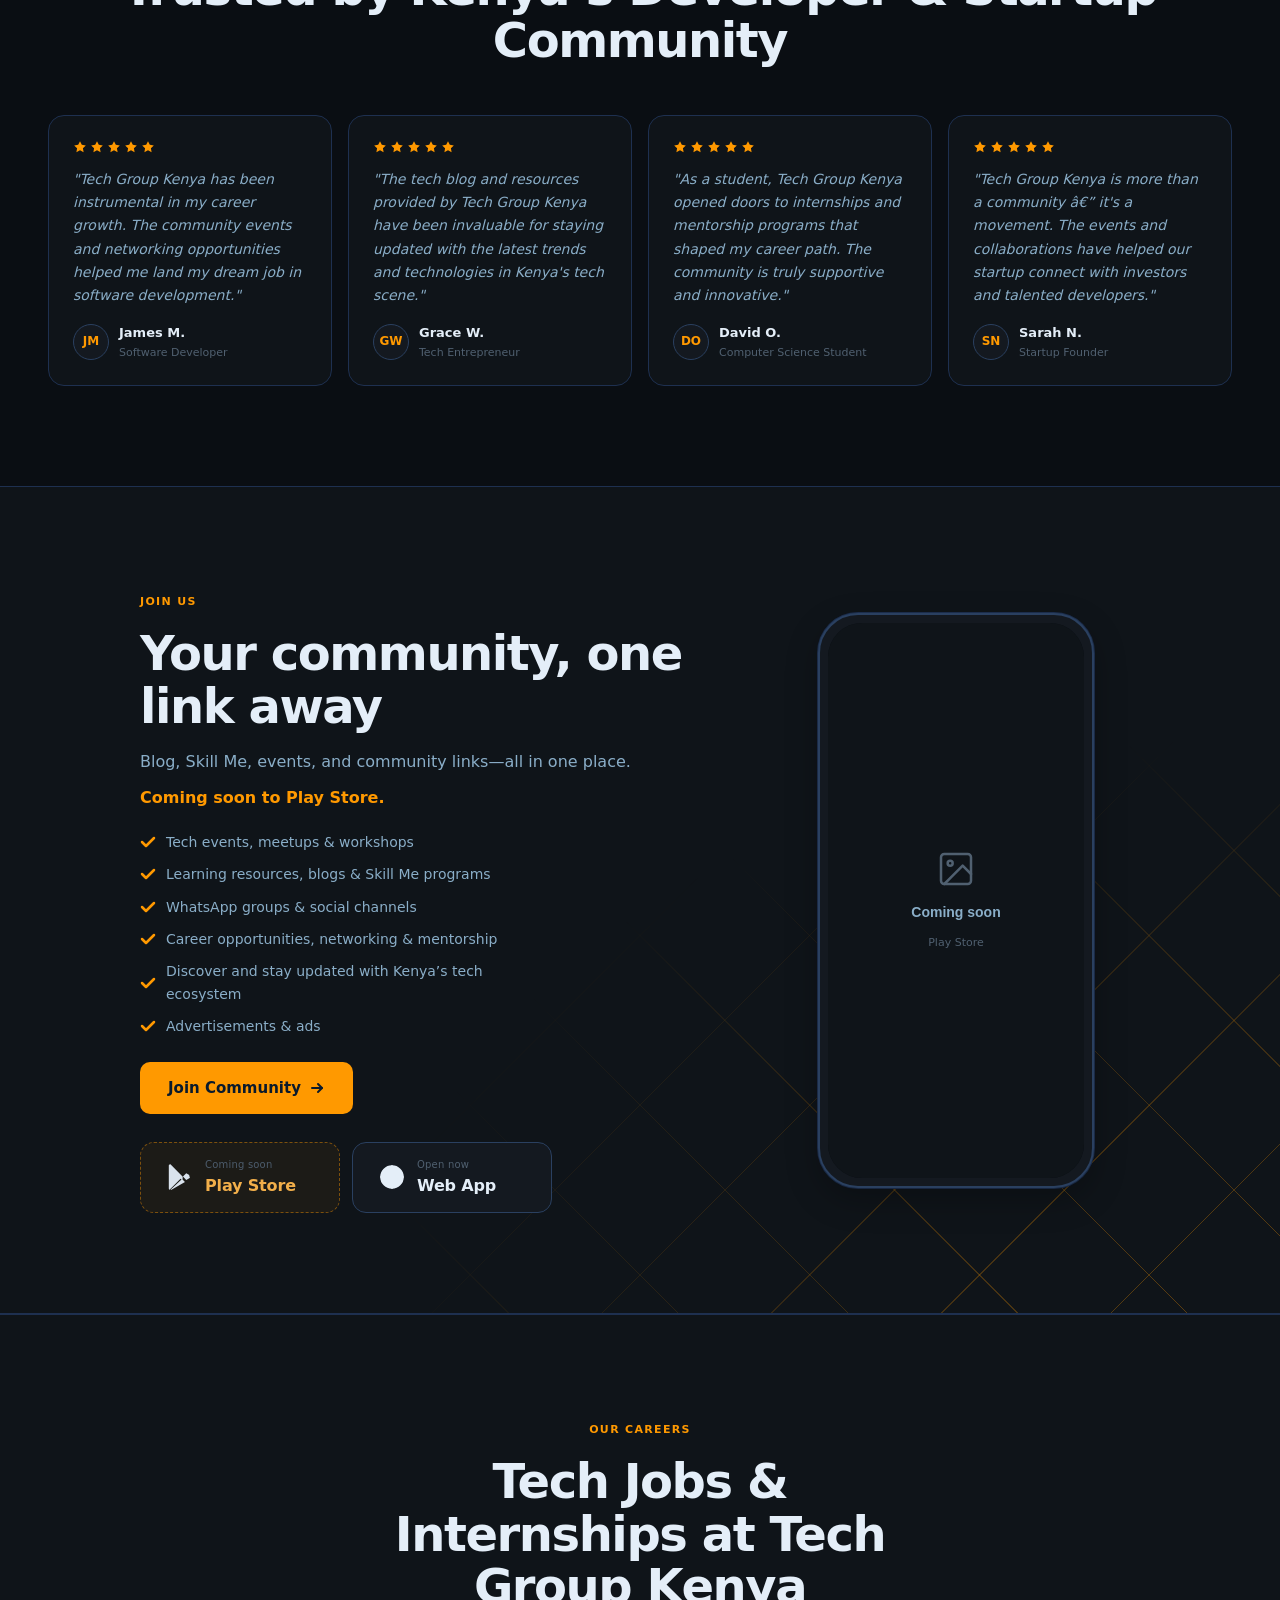
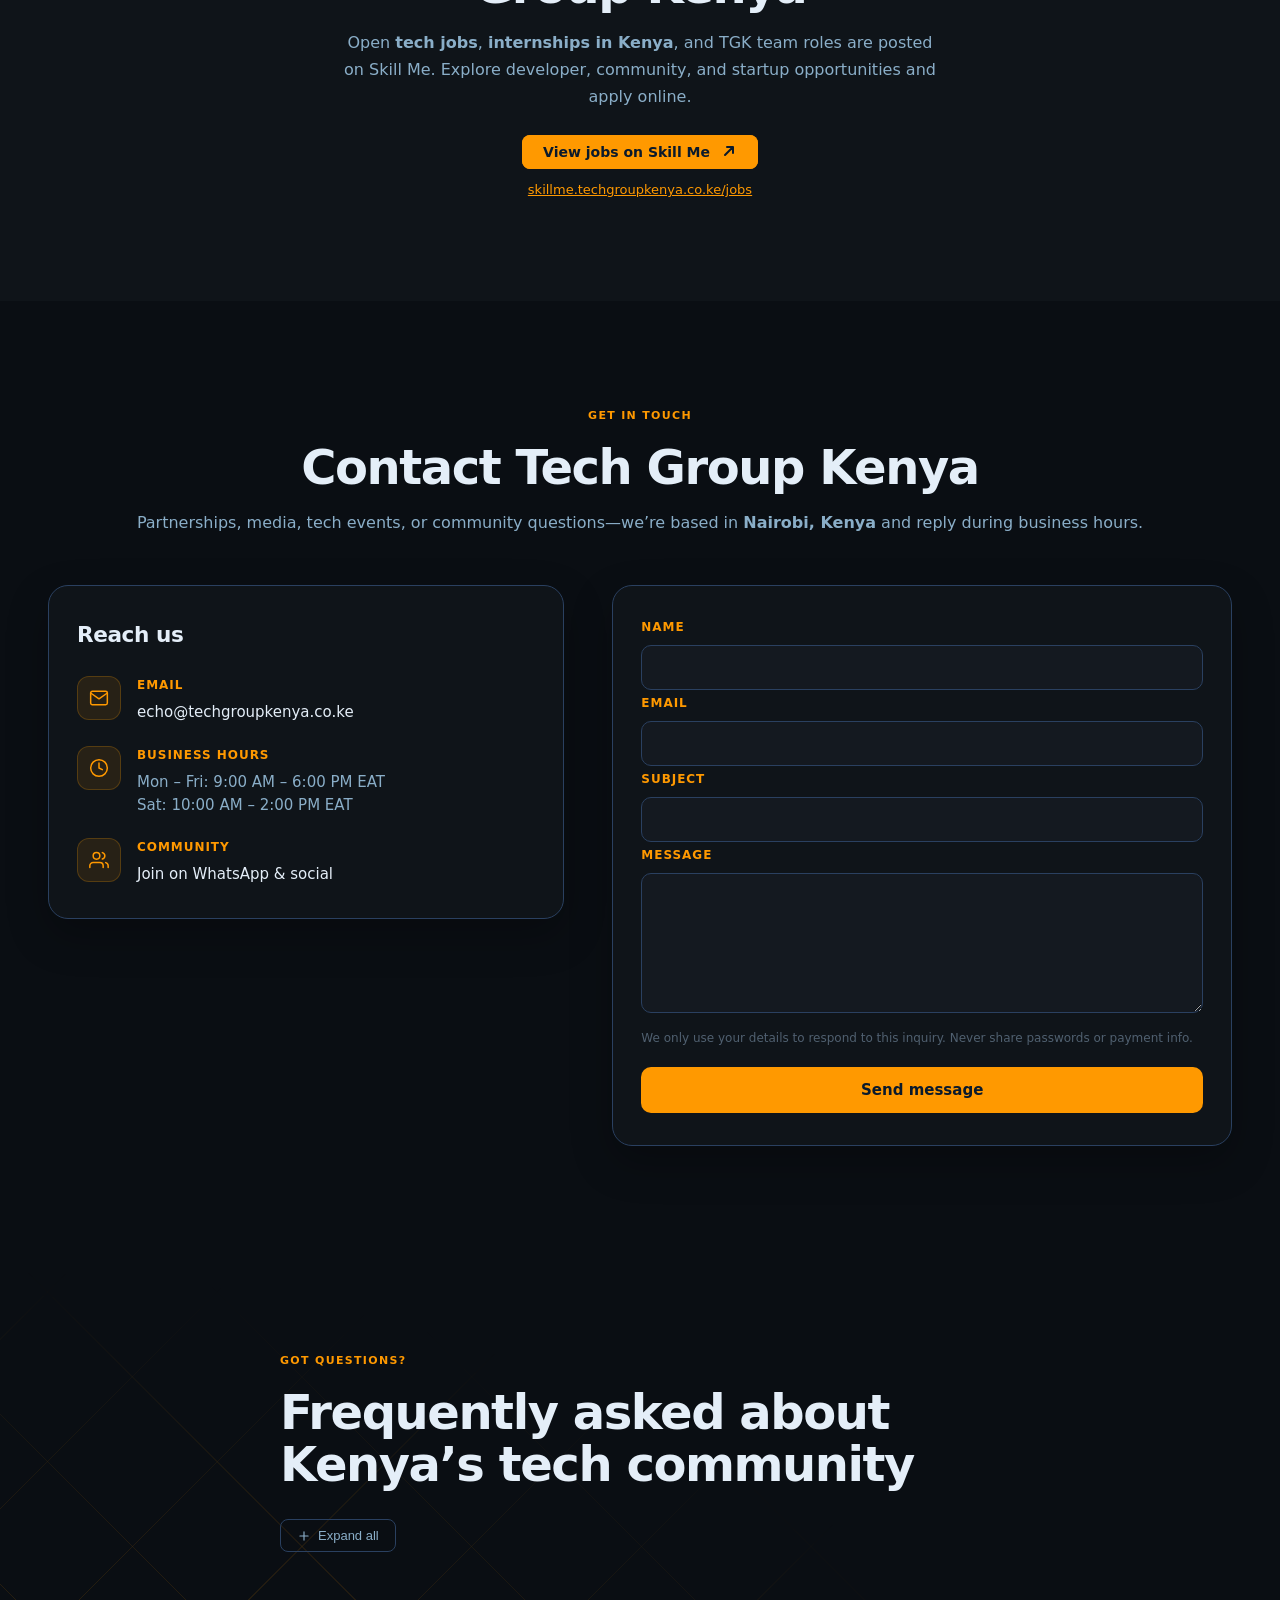
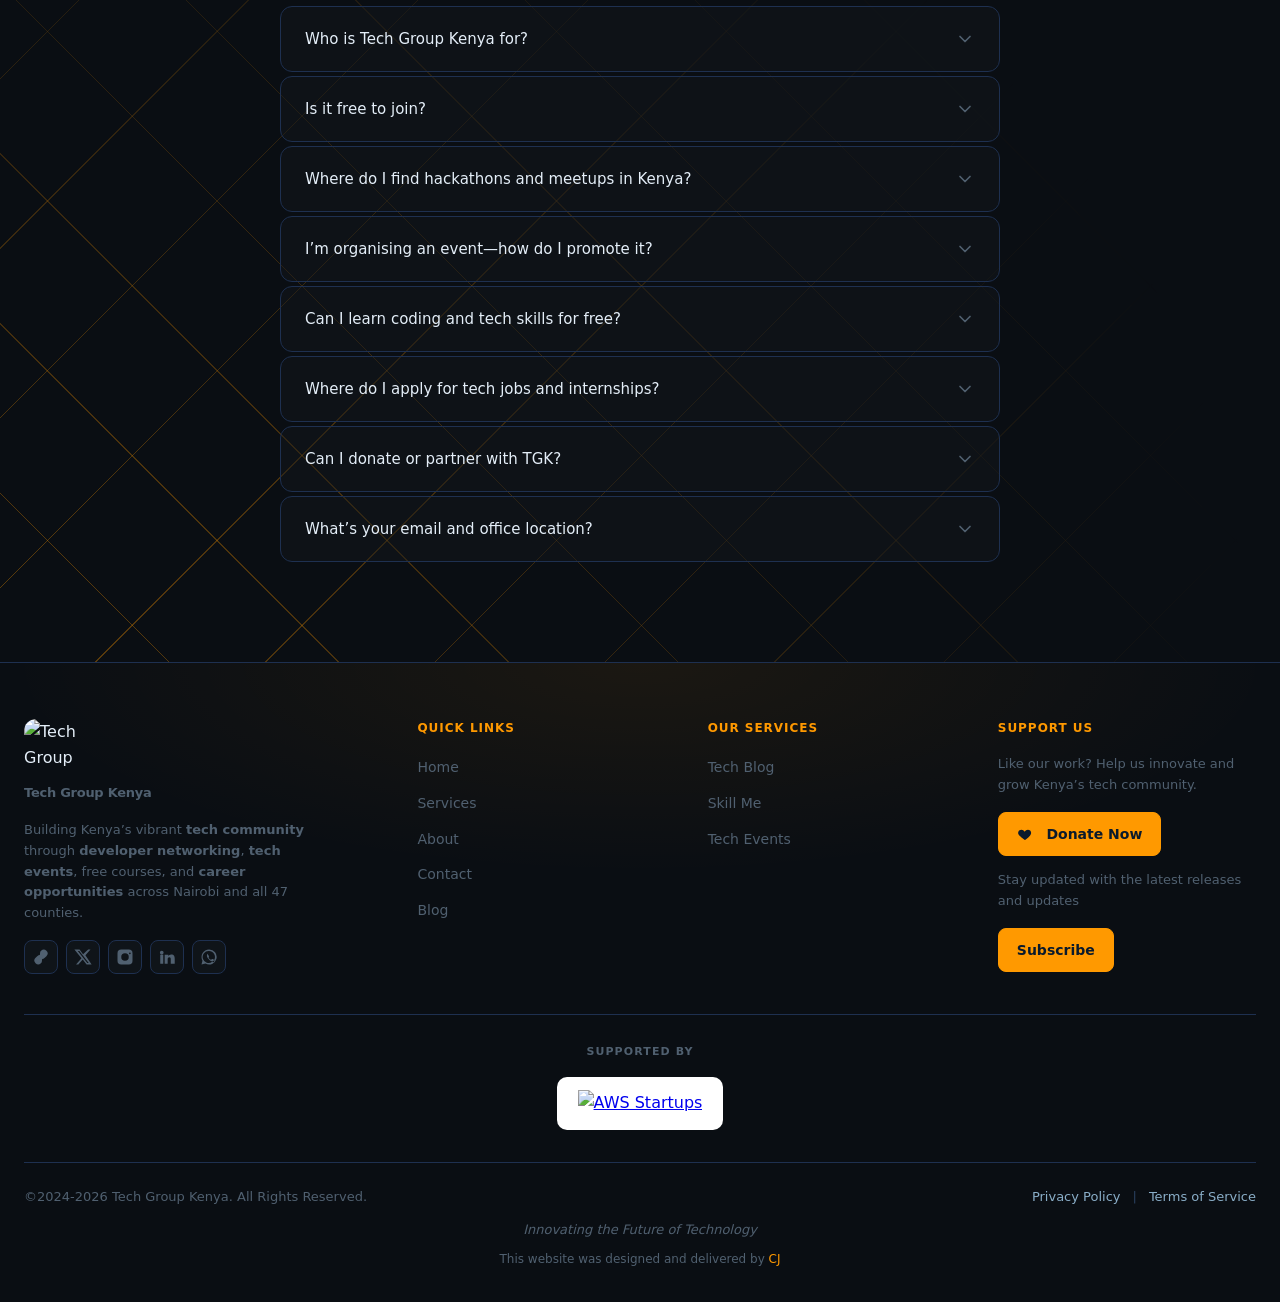
==== commit ac4e8126: "updated community links" ====
--- a/index.html
+++ b/index.html
@@ -74,7 +74,7 @@
         "https://x.com/TechGroupKenya",
         "https://instagram.com/techgroup_Kenya",
         "https://linkedin.com/company/techgroupkenya",
-        "https://redirect.techgroupkenya.co.ke/",
+        "https://community.techgroupkenya.co.ke",
         "https://blog.techgroupkenya.co.ke",
         "https://skillme.techgroupkenya.co.ke",
         "https://events.techgroupkenya.co.ke"
@@ -119,7 +119,7 @@
           "name": "Is it free to join?",
           "acceptedAnswer": {
             "@type": "Answer",
-            "text": "Yes. Sign up free at redirect.techgroupkenya.co.ke for WhatsApp groups, social links, and community updates."
+            "text": "Yes. Sign up free at community.techgroupkenya.co.ke for WhatsApp groups, social links, and community updates."
           }
         },
         {
@@ -263,7 +263,7 @@
         Explore services
         <svg viewBox="0 0 16 16"><line x1="3" y1="8" x2="13" y2="8"/><polyline points="9,4 13,8 9,12"/></svg>
       </a>
-      <a href="https://redirect.techgroupkenya.co.ke" class="btn-outline" target="_blank" rel="noopener">Join community</a>
+      <a href="https://community.techgroupkenya.co.ke" class="btn-outline" target="_blank" rel="noopener">Join community</a>
     </div>
     <div class="hero-trust" id="heroTrust">
       <div class="hero-trust-chips" role="list" aria-label="Community focus areas">
@@ -457,7 +457,7 @@
         <li><svg viewBox="0 0 16 16"><polyline points="2,8 6,12 14,4"/></svg>Discover and stay updated with Kenya&rsquo;s tech ecosystem</li>
         <li><svg viewBox="0 0 16 16"><polyline points="2,8 6,12 14,4"/></svg>Advertisements &amp; ads</li>
       </ul>
-      <a href="https://redirect.techgroupkenya.co.ke" class="price-btn price-btn-ghost" target="_blank" rel="noopener">Join Community</a>
+      <a href="https://community.techgroupkenya.co.ke" class="price-btn price-btn-ghost" target="_blank" rel="noopener">Join Community</a>
     </div>
     <div class="price-card featured">
       <div class="featured-badge">Give back</div>
@@ -553,7 +553,7 @@
         <li><svg viewBox="0 0 16 16" aria-hidden="true"><polyline points="2,8 6,12 14,4"/></svg>Discover and stay updated with Kenya&rsquo;s tech ecosystem</li>
         <li><svg viewBox="0 0 16 16" aria-hidden="true"><polyline points="2,8 6,12 14,4"/></svg>Advertisements &amp; ads</li>
       </ul>
-      <a href="https://redirect.techgroupkenya.co.ke" class="btn-hero tgk-app-join-btn" target="_blank" rel="noopener">
+      <a href="https://community.techgroupkenya.co.ke" class="btn-hero tgk-app-join-btn" target="_blank" rel="noopener">
         Join Community
         <svg viewBox="0 0 16 16" aria-hidden="true"><line x1="3" y1="8" x2="13" y2="8"/><polyline points="9,4 13,8 9,12"/></svg>
       </a>
@@ -635,7 +635,7 @@
         </div>
         <div class="tgk-contact-details">
           <strong>Community</strong>
-          <p><a href="https://redirect.techgroupkenya.co.ke" target="_blank" rel="noopener">Join on WhatsApp &amp; social</a></p>
+          <p><a href="https://community.techgroupkenya.co.ke" target="_blank" rel="noopener">Join on WhatsApp &amp; social</a></p>
         </div>
       </div>
     </div>
@@ -702,7 +702,7 @@
       </div>
       <div class="faq-item">
         <div class="faq-q"><span class="faq-q-text">Is it free to join?</span><svg class="faq-chevron" viewBox="0 0 24 24" aria-hidden="true"><polyline points="6,9 12,15 18,9"/></svg></div>
-        <div class="faq-a">Yes. Sign up free at <a href="https://redirect.techgroupkenya.co.ke" target="_blank" rel="noopener">redirect.techgroupkenya.co.ke</a> for WhatsApp groups, social links, and community updates.</div>
+        <div class="faq-a">Yes. Sign up free at <a href="https://community.techgroupkenya.co.ke" target="_blank" rel="noopener">community.techgroupkenya.co.ke</a> for WhatsApp groups, social links, and community updates.</div>
       </div>
       <div class="faq-item">
         <div class="faq-q"><span class="faq-q-text">Where do I find hackathons and meetups in Kenya?</span><svg class="faq-chevron" viewBox="0 0 24 24" aria-hidden="true"><polyline points="6,9 12,15 18,9"/></svg></div>
@@ -741,7 +741,7 @@
         <p class="tgk-footer-brand-name">Tech Group Kenya</p>
         <p>Building Kenya&rsquo;s vibrant <strong>tech community</strong> through <strong>developer networking</strong>, <strong>tech events</strong>, free courses, and <strong>career opportunities</strong> across Nairobi and all 47 counties.</p>
         <div class="tgk-social-icons">
-          <a href="https://redirect.techgroupkenya.co.ke/" target="_blank" rel="noopener nofollow" aria-label="Linktree"><svg class="tgk-icon" viewBox="0 0 24 24" fill="currentColor" aria-hidden="true"><path d="M10 13a5 5 0 0 0 7.07 0l2.12-2.12a5 5 0 1 0-7.07-7.07L11 5.05"/><path d="M14 11a5 5 0 0 0-7.07 0L4.81 13.12a5 5 0 1 0 7.07 7.07L13 18.95"/></svg></a>
+          <a href="https://community.techgroupkenya.co.ke" target="_blank" rel="noopener nofollow" aria-label="Linktree"><svg class="tgk-icon" viewBox="0 0 24 24" fill="currentColor" aria-hidden="true"><path d="M10 13a5 5 0 0 0 7.07 0l2.12-2.12a5 5 0 1 0-7.07-7.07L11 5.05"/><path d="M14 11a5 5 0 0 0-7.07 0L4.81 13.12a5 5 0 1 0 7.07 7.07L13 18.95"/></svg></a>
           <a href="https://x.com/TechGroupKenya" target="_blank" rel="noopener nofollow" aria-label="Twitter"><svg class="tgk-icon" viewBox="0 0 24 24" fill="currentColor" aria-hidden="true"><path d="M18.9 2H22l-6.8 7.8L23.5 22h-6.7l-5.2-6.8L5.8 22H2.7l7.3-8.4L.5 2h6.9l4.7 6.2L18.9 2zm-1.2 18h1.9L7.1 4.1H5.1l12.6 15.9z"/></svg></a>
           <a href="https://instagram.com/techgroup_Kenya" target="_blank" rel="noopener nofollow" aria-label="Instagram"><svg class="tgk-icon" viewBox="0 0 24 24" fill="currentColor" aria-hidden="true"><path d="M7 2h10a5 5 0 0 1 5 5v10a5 5 0 0 1-5 5H7a5 5 0 0 1-5-5V7a5 5 0 0 1 5-5zm5 5a5 5 0 1 0 0 10 5 5 0 0 0 0-10zm6.5-.9a1.1 1.1 0 1 0 0 2.2 1.1 1.1 0 0 0 0-2.2z"/></svg></a>
           <a href="https://linkedin.com/company/techgroupkenya" target="_blank" rel="noopener nofollow" aria-label="LinkedIn"><svg class="tgk-icon" viewBox="0 0 24 24" fill="currentColor" aria-hidden="true"><path d="M4.98 3.5a2.5 2.5 0 1 1 0 5 2.5 2.5 0 0 1 0-5zM3 9h4v12H3V9zm7 0h3.8v1.7h.1c.5-1 1.8-2.1 3.7-2.1 4 0 4.7 2.6 4.7 6v6.4H17v-5.7c0-1.4 0-3.1-1.9-3.1-1.9 0-2.2 1.5-2.2 3v5.8h-4V9z"/></svg></a>
